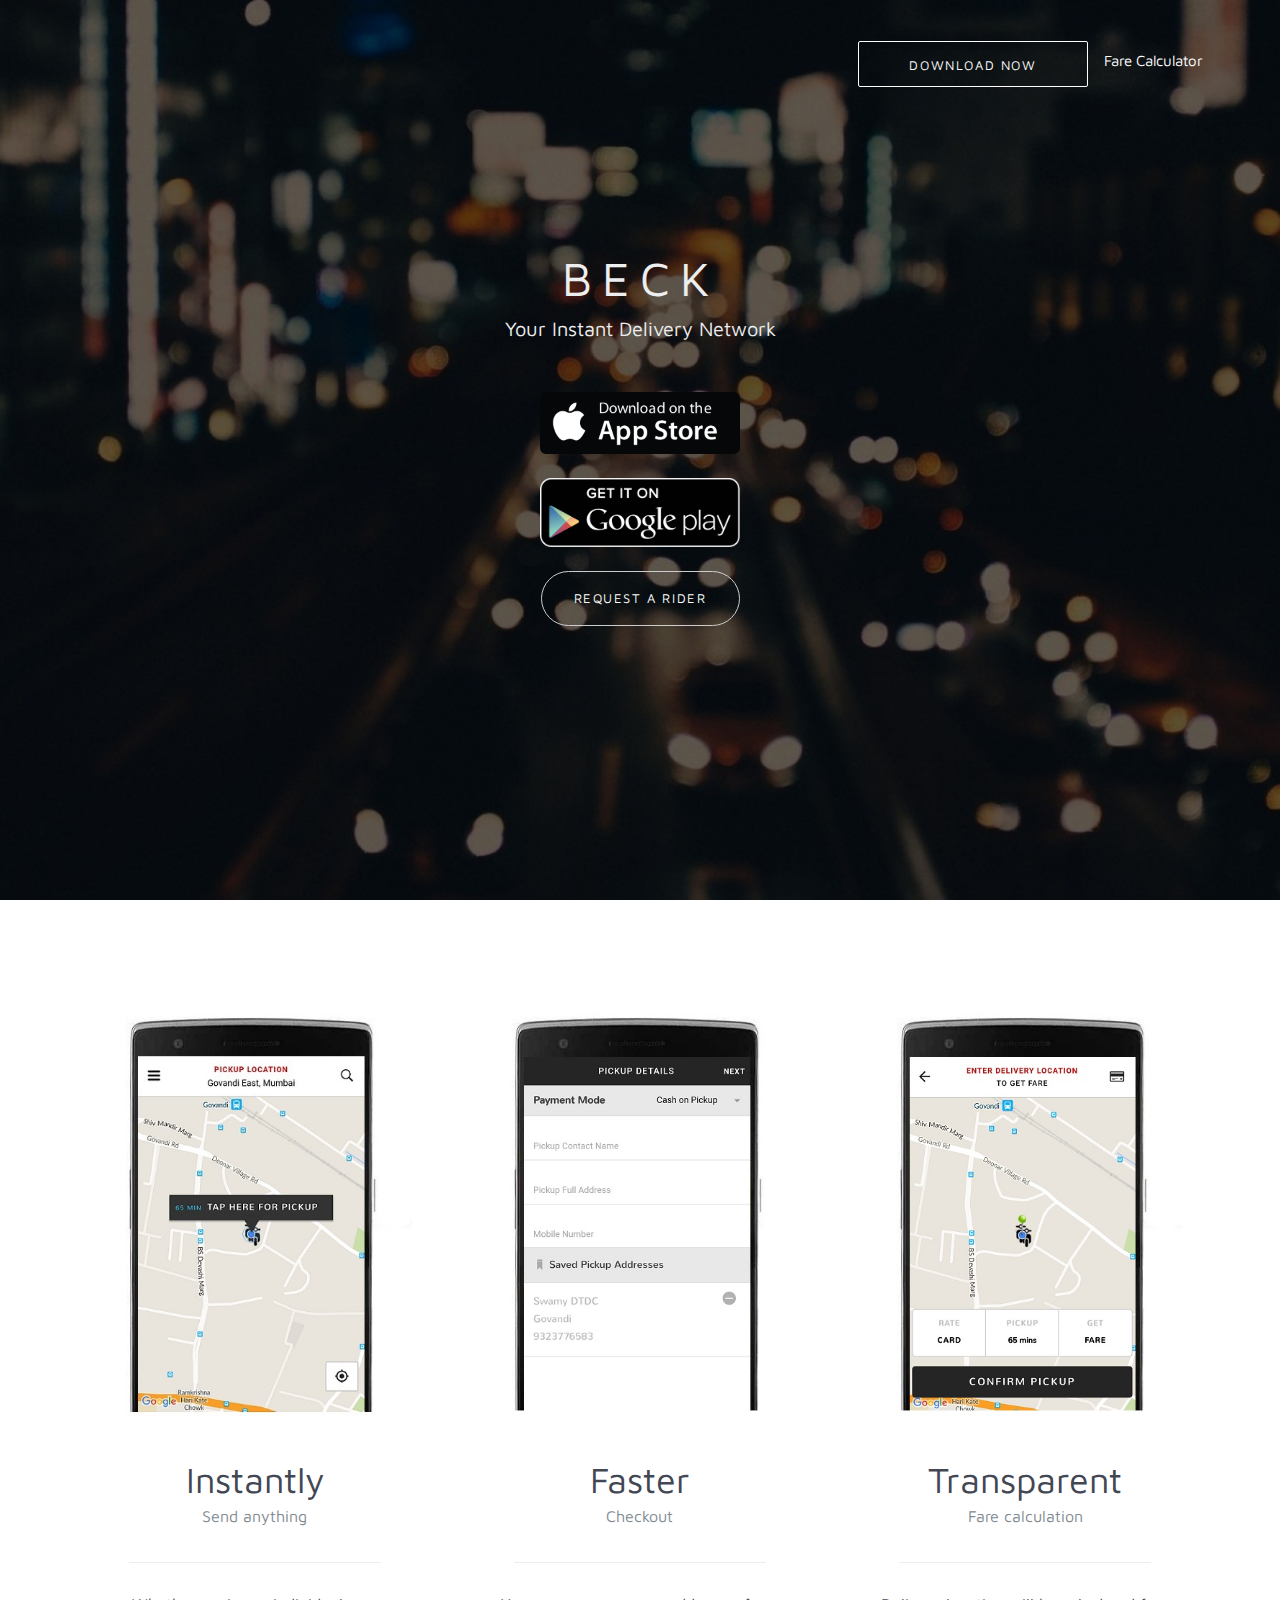
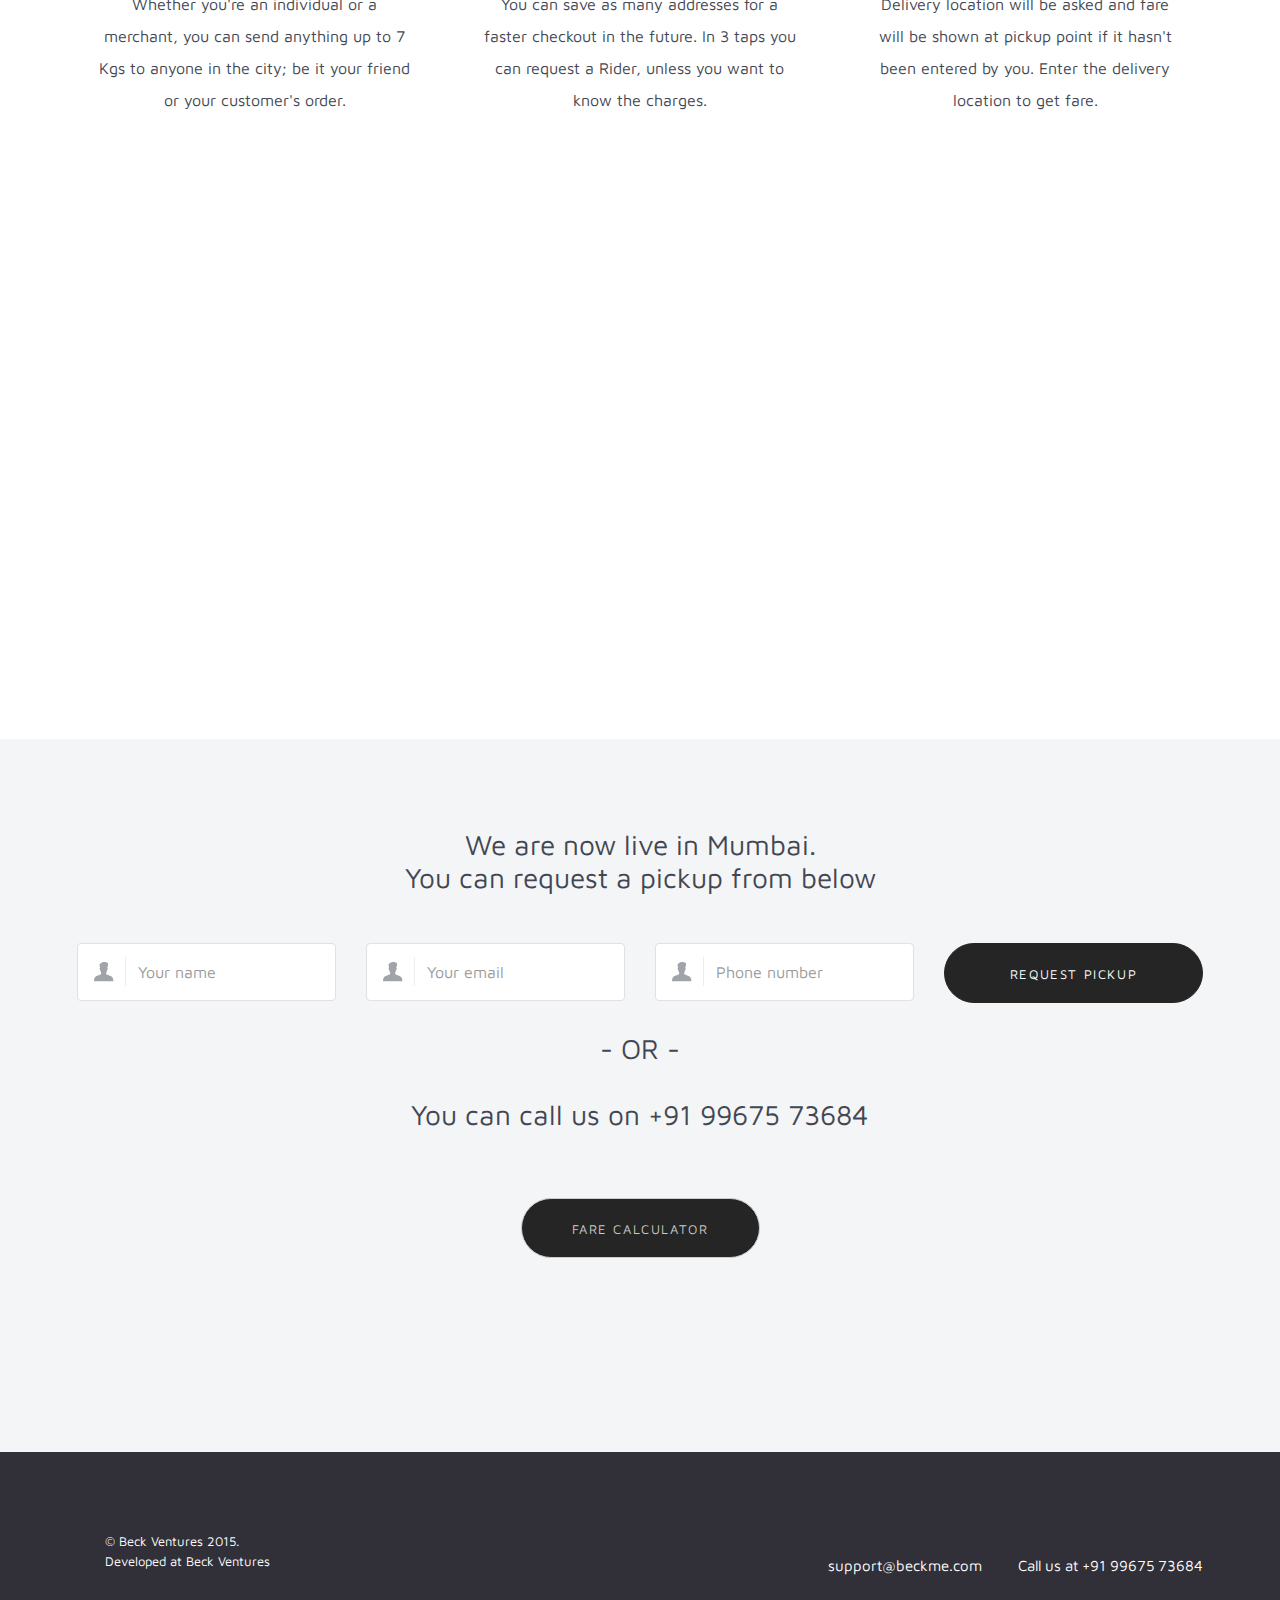
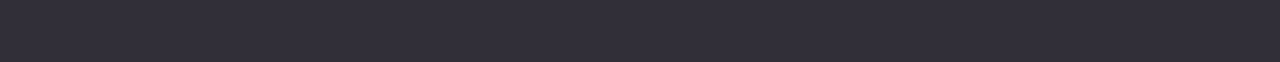
==== public/index.html @ 68cfd1de "changes in firebase json" ====
<!DOCTYPE html>
<html lang="en">
  <head>
    <meta charset="utf-8">
    <meta name="viewport" content="width=device-width, initial-scale=1">
    <meta http-equiv="x-ua-compatible" content="ie=edge">
    <title>BECK - Your Instant Delivery Network</title>
    <meta name="description" content="Deliver Instantly Anywhere in the city in minutes" />
    <meta name="keywords" content="instant delivery, courier, intra-city" />
    <meta name="author" content="Beck Ventures" />
   <link href='https://fonts.googleapis.com/css?family=Maven+Pro:400,500' rel='stylesheet' type='text/css'>
   <script async src="jquery.min.js"></script>
    <script type="text/javascript" async src="noty/js/noty/packaged/jquery.noty.packaged.min.js"></script>
   <script async src="Ply.min.js"></script>
    <meta name="theme-color" content="#252525">
    <link rel="stylesheet" href="css/animate.min.css">
    <link rel="stylesheet" href="css/landio.css">
    <link rel="stylesheet" href="ply.css">
	<script>
(function(i,s,o,g,r,a,m){i['GoogleAnalyticsObject']=r;i[r]=i[r]||function(){
(i[r].q=i[r].q||[]).push(arguments)},i[r].l=1*new Date();a=s.createElement(o),
m=s.getElementsByTagName(o)[0];a.async=1;a.src=g;m.parentNode.insertBefore(a,m)
})(window,document,'script','//www.google-analytics.com/analytics.js','ga');

ga('create', 'UA-71834469-1', 'auto');
ga('send', 'pageview');

$(document).ready(function(){
   getDevice();
});

function getDevice()
{
  var val=detectmob();
  if(val === true)
  {  
  document.getElementById("downnow").style.display="none";
}
}

function myFunction()
{
Ply.dialog("prompt", {
  title: "Enter your phone number",
  form: { number: "Mobile Number" }
})
 .done(function (ui) {
  console.log("just");
        
        var number=ui.data.number;
        var l=number.length;
        console.log( l+" "+number);
        if(l!=10)
        {
          //reload the function
        myFunction(); 
        }
        else if(isNaN(number))
        {
        //reload the function
        myFunction();
        }
        else 
        {
          $.ajax({
      url: 'https://www.beckme.in/getlink.php',
      data:
      {
        phoneNumber : number,
        message : 'Thanks for showing interest in BECK-Instant Delivery App. To download the app please go to the following url http://bit.ly/1PVJf0r'
      },
      error: function(error) {
       notsentSuccessfully();
        },
      success: function(data) {
       sentSuccessfully();
       },
      type: 'POST'
  }); 
        }
    });
   

}

function sentSuccessfully() {
    var n = noty({
    layout: 'top',
    color: '#ff0000',
    text: 'Message sent successfully',
    animation: {
        open: {height: 'toggle'}, // jQuery animate function property object
        close: {height: 'toggle'}, // jQuery animate function property object
        easing: 'swing', // easing
        speed: 500 // opening & closing animation speed
    }
});
}

function notsentSuccessfully() {
    var n = noty({
    layout: 'top',
    color: '#ff0000',
    text: 'There was an error.We were unable to send the message',
    modal: "true",
    animation: {
        open: {height: 'toggle'}, // jQuery animate function property object
        close: {height: 'toggle'}, // jQuery animate function property object
        easing: 'swing', // easing
        speed: 500 // opening & closing animation speed
    }
});
}

function detectmob() { 
 if( navigator.userAgent.match(/Android/i)
 || navigator.userAgent.match(/webOS/i)
 || navigator.userAgent.match(/iPhone/i)
 || navigator.userAgent.match(/iPad/i)
 || navigator.userAgent.match(/iPod/i)
 || navigator.userAgent.match(/BlackBerry/i)
 || navigator.userAgent.match(/Windows Phone/i)
 ){
    return true;
  }
 else {
    return false;
  }
}
	
</script>
  </head>

  <body style="font-family: 'Maven Pro', sans-serif;">
    <nav class="navbar navbar-dark bg-inverse bg-inverse-custom navbar-fixed-top">
      <div class="container">
        <a class="navbar-brand" href="#">
          <span class="sr-only">BECK</span>
        </a>
        <a class="navbar-toggler hidden-md-up pull-right" data-toggle="collapse" href="#collapsingNavbar" aria-expanded="false" aria-controls="collapsingNavbar">
        &#9776;
      </a>
        <a class="navbar-toggler navbar-toggler-custom hidden-md-up pull-right" data-toggle="collapse" href="#collapsingMobileUser" aria-expanded="false" aria-controls="collapsingMobileUser">
          <span class="icon-user"></span>
        </a>
        <div id="collapsingNavbar" class="collapse navbar-toggleable-custom" role="tabpanel" aria-labelledby="collapsingNavbar">
          <ul class="nav navbar-nav pull-right">

             <li class="nav-item nav-item-toggable">
              <a id="downnow" style="font-weight:normal;font-size:12 px; width:230px;height:40px;line-height:0px ;margin-top:-4px;border-radius:2px;border-style: solid;
    border-width: 1px; border-color: #fff;  color: white " class="btn btn-secondary-outline m-b-md" onclick="myFunction()" role="button" text-transform="none">download now</a>
            </li>
            
            <li class="nav-item nav-item-toggable">
              <a style="font-weight:normal" class="nav-link" href="http://beckotp.com/fare.html" target="_blank">Fare Calculator</a>
            </li>
            
          </ul>
        </div>
        
      </div>
    </nav>
    <header class="jumbotron bg-inverse text-center center-vertically" role="banner">
      <div class="container"> 
        <h1 class="display-3" style="font-weight:normal;font-size:48px;letter-spacing:10px">BECK</h1>
        <h2 class="m-b-lg" style="font-weight:normal;font-size:20px">Your Instant Delivery Network</h2>
        <a style="font-weight:normal;text-transform:none;border:none;padding:0px" class="btn btn-secondary-outline m-b-md" href="https://itunes.apple.com/us/app/beck-instant-delivery/id1063203934?ls=1&mt=8" target="_blank" role="button"><img src="appstore.png" width="200"></a><br>
        <a style="font-weight:normal;border:none;margin-top:0px;padding:0px" class="btn btn-secondary-outline m-b-md" href="https://play.google.com/store/apps/details?id=india.beckme.com&hl=en" target="_blank" role="button"><img src="googleplay.png" width="200"></a><br>

         <a style="font-weight:normal" class="btn btn-secondary-outline m-b-md" href="#reqst" role="button">Request a Rider</a>
       
      </div>
    </header>
	    
	    <section class="section-features text-center">
      <div class="container">
        <div class="row">
          <div class="col-md-4">
            <div class="card">
              <div class="card-block">
                <img src="img/screenshot-01.jpg" width="100%" alt="Team Member">
                <br>&nbsp;<br>
                <!--span class="icon-pen display-1"></span-->
                <h4 style="font-weight:normal" class="card-title" style="font-size:20px">Instantly</h4>
                <h6 class="card-subtitle text-muted">Send anything</h6>
                <p class="card-text">Whether you're an individual or a merchant, you can send anything up to 7 Kgs to anyone in the city; be it your friend or your customer's order.</p>
              </div>
            </div>
          </div>
          <div class="col-md-4">
            <div class="card">
              <div class="card-block">
                <img src="img/screenshot-02.jpg" width="100%" alt="Team Member">
                <br>&nbsp;<br>
                <!--span class="icon-thunderbolt display-1"></span-->
                <h4 style="font-weight:normal" class="card-title" style="font-size:20px">Faster</h4>
                <h6 class="card-subtitle text-muted">Checkout</h6>
                <p class="card-text">You can save as many addresses for a faster checkout in the future. In 3 taps you can request a Rider, unless you want to know the charges.</p>
                
              </div>
            </div>
          </div>
          <div class="col-md-4">
            <div class="card m-b-0">
              <div class="card-block">
                <img src="img/screenshot-03.jpg" width="100%" alt="Team Member">
                <br>&nbsp;<br>
                <!--span class="icon-heart display-1"></span-->
                <h4 style="font-weight:normal" class="card-title" style="font-size:20px">Transparent</h4>
                <h6 class="card-subtitle text-muted">Fare calculation</h6>
                <p class="card-text">Delivery location will be asked and fare will be shown at pickup point if it hasn't been entered by you. Enter the delivery location to get fare.</p>
              </div>
            </div>
          </div>
        </div>
      </div>
    </section>
	
	<section class="section-video bg-inverse text-center wp wp-4">
      <h3 class="sr-only">Video</h3>
      <video id="demo_video" class="video-js vjs-default-skin vjs-big-play-centered" controls poster="img/video-poster.jpg" data-setup='{}'>
        <source src="./movie.mp4" type='video/mp4'>
        
      </video>
    </section>   
	<section id="reqst" class="section-signup bg-faded">
      <div class="container">
        <h3 class="text-center m-b-lg">We are now live in Mumbai.<br>You can request a pickup from below</h3>
        <form>
          <div class="row">
            <div class="col-md-6 col-xl-3">
              <div class="form-group has-icon-left form-control-name">
                <label class="sr-only">Your name</label>
                <input type="text" class="form-control form-control-lg" id="inputName" placeholder="Your name">
              </div>
            </div>
            <div class="col-md-6 col-xl-3" >
              <div class="form-group has-icon-left form-control-name">
                <label class="sr-only">Your email</label>
                <input type="text" class="form-control form-control-lg" id="inputEmail" placeholder="Your email">
              </div>
            </div>
            <div class="col-md-6 col-xl-3">
               <div class="form-group has-icon-left form-control-name">
                <label class="sr-only">Phone number</label>
                <input type="text" class="form-control form-control-lg" id="inputPhone" placeholder="Phone number">
              </div>
            </div>
            <div class="col-md-6 col-xl-3">
              <div class="form-group">
                <button style="font-weight:normal" onclick="confirm()" type="submit" class="btn btn-primary btn-block">REQUEST PICKUP</button>
              </div>
            </div>
          </div>
         
        </form>
        <h3 class="text-center m-b-lg">- OR -<br>&nbsp;<br>You can call us on +91 99675 73684<br>&nbsp;<br>&nbsp;<br><a style="font-weight:normal;background:#252525" class="btn btn-secondary-outline m-b-md" href="http://beckotp.com/fare.html" target="_blank" role="button">Fare Calculator</a></h3><br>
        
      </div>
    </section>
    <footer class="section-footer bg-inverse" role="contentinfo">
      <div class="container">
        <div class="row">
          <div class="col-md-6 col-lg-5">
            <div class="media">
              <div class="media-left">
                
              </div>
              <small class="media-body media-bottom">
                &copy; Beck Ventures 2015. <br>
                Developed at Beck Ventures
                </small>
            </div>
          </div>
          <div class="col-md-6 col-lg-7">
            <ul class="list-inline m-b-0">
              <li><a style="font-weight:normal">support@beckme.com</a></li>
              <li><a style="font-weight:normal">Call us at +91 99675 73684</a></li>
            </ul>
          </div>
        </div>
      </div>
    </footer>
    <script src="https://ajax.googleapis.com/ajax/libs/jquery/2.1.4/jquery.min.js"></script>
    <script src="https://cdn.firebase.com/js/client/2.3.2/firebase.js"></script>
    <script src="js/landio.min.js"></script>
    <script src="js/app.js"></script>
  </body>
</html>
---- public/css/landio.css ----
/*--------------------------------------------------------------------------------

    Theme Name: Landio HTML
    Theme URI:  https://github.com/tatygrassini/landio-html
    Version:    1.0
    Author:     Taty Grassini @tatygrassini
    Author URI: http://tatygrassini.github.io/

-----------------------------------------------------------------------------------*/@import url("https://fonts.googleapis.com/css?family=Raleway:400,600,500,300,700|Lato:400,700");@font-face{font-family:'icomoon';src:url("fonts/icomoon.eot?-fnljg0");src:url("fonts/icomoon.eot?#iefix-fnljg0") format("embedded-opentype"),url("fonts/icomoon.ttf?-fnljg0") format("truetype"),url("fonts/icomoon.woff?-fnljg0") format("woff"),url("fonts/icomoon.svg?-fnljg0#icomoon") format("svg");font-weight:normal;font-style:normal}[class^="icon-"],[class*=" icon-"]{font-family:'icomoon';speak:none;font-style:normal;font-weight:normal;font-variant:normal;text-transform:none;line-height:1;-webkit-font-smoothing:antialiased;-moz-osx-font-smoothing:grayscale}.icon-volume-mute:before{content:"\e615"}.icon-volume-low:before{content:"\e616"}.icon-volume-high:before{content:"\e617"}.icon-volume-mid:before{content:"\e618"}.icon-arrow-right:before{content:"\e61a"}.icon-pause:before{content:"\e614"}.icon-edit:before{content:"\e613"}.icon-close:before{content:"\e612"}.icon-play:before{content:"\e611"}.icon-sketch:before{content:"\e600"}.icon-search:before{content:"\e601"}.icon-caret-down:before{content:"\e602"}.icon-caret-up:before{content:"\e603"}.icon-email:before{content:"\e604"}.icon-facebook:before{content:"\e605"}.icon-google:before{content:"\e606"}.icon-heart:before{content:"\e607"}.icon-linkedin:before{content:"\e608"}.icon-lock:before{content:"\e609"}.icon-logo:before{content:"\e60a"}.icon-pen:before{content:"\e60b"}.icon-tag:before{content:"\e60c"}.icon-thunderbolt:before{content:"\e60d"}.icon-time:before{content:"\e60e"}.icon-twitter:before{content:"\e60f"}.icon-user:before{content:"\e610"}.icon-spinner5:before{content:"\e619"}/* normalize.css v3.0.3 | MIT License | github.com/necolas/normalize.css */html{font-family:sans-serif;-ms-text-size-adjust:100%;-webkit-text-size-adjust:100%}body{margin:0}article,aside,details,figcaption,figure,footer,header,hgroup,main,menu,nav,section,summary{display:block}audio,canvas,progress,video{display:inline-block;vertical-align:baseline}audio:not([controls]){display:none;height:0}[hidden],template{display:none}a{background-color:transparent}a:active{outline:0}a:hover{outline:0}abbr[title]{border-bottom:1px dotted}b,strong{font-weight:bold}dfn{font-style:italic}h1{font-size:2em;margin:.67em 0}mark{background:#ff0;color:#000}small{font-size:80%}sub,sup{font-size:75%;line-height:0;position:relative;vertical-align:baseline}sup{top:-0.5em}sub{bottom:-0.25em}img{border:0}svg:not(:root){overflow:hidden}figure{margin:1em 40px}hr{box-sizing:content-box;height:0}pre{overflow:auto}code,kbd,pre,samp{font-family:monospace,monospace;font-size:1em}button,input,optgroup,select,textarea{color:inherit;font:inherit;margin:0}button{overflow:visible}button,select{text-transform:none}button,html input[type="button"],input[type="reset"],input[type="submit"]{-webkit-appearance:button;cursor:pointer}button[disabled],html input[disabled]{cursor:default}button::-moz-focus-inner,input::-moz-focus-inner{border:0;padding:0}input{line-height:normal}input[type="checkbox"],input[type="radio"]{box-sizing:border-box;padding:0}input[type="number"]::-webkit-inner-spin-button,input[type="number"]::-webkit-outer-spin-button{height:auto}input[type="search"]{-webkit-appearance:textfield;box-sizing:content-box}input[type="search"]::-webkit-search-cancel-button,input[type="search"]::-webkit-search-decoration{-webkit-appearance:none}fieldset{border:1px solid #c0c0c0;margin:0 2px;padding:.35em .625em .75em}legend{border:0;padding:0}textarea{overflow:auto}optgroup{font-weight:bold}table{border-collapse:collapse;border-spacing:0}td,th{padding:0}@media print{*,*:before,*:after{text-shadow:none!important;box-shadow:none!important}a,a:visited{text-decoration:underline}abbr[title]:after{content:" (" attr(title) ")"}pre,blockquote{border:1px solid #999;page-break-inside:avoid}thead{display:table-header-group}tr,img{page-break-inside:avoid}img{max-width:100%!important}p,h2,h3{orphans:3;widows:3}h2,h3{page-break-after:avoid}.navbar{display:none}.btn>.caret,.dropup>.btn>.caret{border-top-color:#000!important}.label{border:1px solid #000}.table{border-collapse:collapse!important}.table td,.table th{background-color:#fff!important}.table-bordered th,.table-bordered td{border:1px solid #ddd!important}}html{box-sizing:border-box}*,*:before,*:after{box-sizing:inherit}@-moz-viewport{width:device-width}@-ms-viewport{width:device-width}@-o-viewport{width:device-width}@-webkit-viewport{width:device-width}@viewport{width:device-width}html{font-size:16px;-webkit-tap-highlight-color:transparent}body{font-family:"Raleway",sans-serif;font-size:1rem;line-height:2;color:#424753;background-color:#fff}h1,h2,h3,h4,h5,h6{margin-top:0;margin-bottom:.5rem}p{margin-top:0;margin-bottom:1rem}abbr[title],abbr[data-original-title]{cursor:help;border-bottom:1px dotted #818a91}address{margin-bottom:1rem;font-style:normal;line-height:inherit}ol,ul,dl{margin-top:0;margin-bottom:1rem}ol ol,ul ul,ol ul,ul ol{margin-bottom:0}dt{font-weight:bold}dd{margin-bottom:.5rem;margin-left:0}blockquote{margin:0 0 1rem}a{color:#424753;text-decoration:none}a:focus,a:hover{color:#202328;text-decoration:none}a:focus{outline:thin dotted;outline:5px auto -webkit-focus-ring-color;outline-offset:-2px}pre{margin-top:0;margin-bottom:1rem}figure{margin:0 0 1rem}img{vertical-align:middle}[role="button"]{cursor:pointer}table{background-color:transparent}caption{padding-top:.75rem;padding-bottom:.75rem;color:#818a91;text-align:left;caption-side:bottom}th{text-align:left}label{display:inline-block;margin-bottom:.5rem}input,button,select,textarea{margin:0;line-height:inherit}textarea{resize:vertical}fieldset{min-width:0;padding:0;margin:0;border:0}legend{display:block;width:100%;padding:0;margin-bottom:.5rem;font-size:1.5rem;line-height:inherit}input[type="search"]{-webkit-appearance:none}output{display:inline-block}h1,h2,h3,h4,h5,h6,.h1,.h2,.h3,.h4,.h5,.h6{font-family:inherit;font-weight:500;line-height:1.175;color:inherit}h1,.h1,h2,.h2,h3,.h3{margin-bottom:.5rem}h4,.h4,h5,.h5,h6,.h6{margin-bottom:.5rem}h1,.h1{font-size:2.5rem}h2,.h2{font-size:1.625rem}h3,.h3{font-size:1.75rem}h4,.h4{font-size:1.5rem}h5,.h5{font-size:1.125rem}h6,.h6{font-size:.875rem}.lead{font-size:1rem;font-weight:300}.display-1{font-size:3.5rem;font-weight:300}.display-2{font-size:4.5rem;font-weight:300}.display-3{font-size:5rem;font-weight:500}.display-4{font-size:6rem;font-weight:300}hr{margin-top:1rem;margin-bottom:1rem;border:0;border-top:.0625rem solid rgba(0,0,0,0.1)}small,.small{font-size:80%;font-weight:normal}mark,.mark{padding:.2em;background-color:#fcf8e3}.list-unstyled{padding-left:0;list-style:none}.list-inline{padding-left:0;margin-left:-5px;list-style:none}.list-inline>li{display:inline-block;padding-right:5px;padding-left:5px}.dl-horizontal{margin-right:-1.875rem;margin-left:-1.875rem}.dl-horizontal:before,.dl-horizontal:after{content:" ";display:table}.dl-horizontal:after{clear:both}.initialism{font-size:90%;text-transform:uppercase}.blockquote{padding:.5rem 1rem;margin-bottom:1rem;font-size:1.25rem;border-left:.25rem solid #eceeef}.blockquote p:last-child,.blockquote ul:last-child,.blockquote ol:last-child{margin-bottom:0}.blockquote footer{display:block;font-size:80%;line-height:2;color:#818a91}.blockquote footer:before{content:"\2014 \00A0"}.blockquote-reverse{padding-right:1rem;padding-left:0;text-align:right;border-right:.25rem solid #eceeef;border-left:0}.blockquote-reverse footer:before{content:""}.blockquote-reverse footer:after{content:"\00A0 \2014"}.figure{display:inline-block}.figure>img{line-height:1;margin-bottom:.5rem}.figure-caption{font-size:90%;color:#818a91}.img-responsive,.figure>img,.carousel-inner>.carousel-item>img,.carousel-inner>.carousel-item>a>img{display:block;max-width:100%;height:auto}.img-rounded{border-radius:.3rem}.img-thumbnail{padding:.25rem;line-height:2;background-color:#fff;border:1px solid #ddd;border-radius:.25rem;-webkit-transition:all .2s ease-in-out;transition:all .2s ease-in-out;display:inline-block;max-width:100%;height:auto}.img-circle{border-radius:50%}.container{margin-right:auto;margin-left:auto;padding-left:.9375rem;padding-right:.9375rem}.container:before,.container:after{content:" ";display:table}.container:after{clear:both}@media(min-width:34em){.container{max-width:34rem}}@media(min-width:48em){.container{max-width:45rem}}@media(min-width:62em){.container{max-width:60rem}}@media(min-width:75em){.container{max-width:72.25rem}}.container-fluid{margin-right:auto;margin-left:auto;padding-left:.9375rem;padding-right:.9375rem}.container-fluid:before,.container-fluid:after{content:" ";display:table}.container-fluid:after{clear:both}.row{margin-left:-0.9375rem;margin-right:-0.9375rem}.row:before,.row:after{content:" ";display:table}.row:after{clear:both}.col-xs-1,.col-xs-2,.col-xs-3,.col-xs-4,.col-xs-5,.col-xs-6,.col-xs-7,.col-xs-8,.col-xs-9,.col-xs-10,.col-xs-11,.col-xs-12,.col-sm-1,.col-sm-2,.col-sm-3,.col-sm-4,.col-sm-5,.col-sm-6,.col-sm-7,.col-sm-8,.col-sm-9,.col-sm-10,.col-sm-11,.col-sm-12,.col-md-1,.col-md-2,.col-md-3,.col-md-4,.col-md-5,.col-md-6,.col-md-7,.col-md-8,.col-md-9,.col-md-10,.col-md-11,.col-md-12,.col-lg-1,.col-lg-2,.col-lg-3,.col-lg-4,.col-lg-5,.col-lg-6,.col-lg-7,.col-lg-8,.col-lg-9,.col-lg-10,.col-lg-11,.col-lg-12,.col-xl-1,.col-xl-2,.col-xl-3,.col-xl-4,.col-xl-5,.col-xl-6,.col-xl-7,.col-xl-8,.col-xl-9,.col-xl-10,.col-xl-11,.col-xl-12{position:relative;min-height:1px;padding-left:.9375rem;padding-right:.9375rem}.col-xs-1,.col-xs-2,.col-xs-3,.col-xs-4,.col-xs-5,.col-xs-6,.col-xs-7,.col-xs-8,.col-xs-9,.col-xs-10,.col-xs-11,.col-xs-12{float:left}.col-xs-1{width:8.3333333333%}.col-xs-2{width:16.6666666667%}.col-xs-3{width:25%}.col-xs-4{width:33.3333333333%}.col-xs-5{width:41.6666666667%}.col-xs-6{width:50%}.col-xs-7{width:58.3333333333%}.col-xs-8{width:66.6666666667%}.col-xs-9{width:75%}.col-xs-10{width:83.3333333333%}.col-xs-11{width:91.6666666667%}.col-xs-12{width:100%}.col-xs-pull-0{right:auto}.col-xs-pull-1{right:8.3333333333%}.col-xs-pull-2{right:16.6666666667%}.col-xs-pull-3{right:25%}.col-xs-pull-4{right:33.3333333333%}.col-xs-pull-5{right:41.6666666667%}.col-xs-pull-6{right:50%}.col-xs-pull-7{right:58.3333333333%}.col-xs-pull-8{right:66.6666666667%}.col-xs-pull-9{right:75%}.col-xs-pull-10{right:83.3333333333%}.col-xs-pull-11{right:91.6666666667%}.col-xs-pull-12{right:100%}.col-xs-push-0{left:auto}.col-xs-push-1{left:8.3333333333%}.col-xs-push-2{left:16.6666666667%}.col-xs-push-3{left:25%}.col-xs-push-4{left:33.3333333333%}.col-xs-push-5{left:41.6666666667%}.col-xs-push-6{left:50%}.col-xs-push-7{left:58.3333333333%}.col-xs-push-8{left:66.6666666667%}.col-xs-push-9{left:75%}.col-xs-push-10{left:83.3333333333%}.col-xs-push-11{left:91.6666666667%}.col-xs-push-12{left:100%}.col-xs-offset-0{margin-left:0}.col-xs-offset-1{margin-left:8.3333333333%}.col-xs-offset-2{margin-left:16.6666666667%}.col-xs-offset-3{margin-left:25%}.col-xs-offset-4{margin-left:33.3333333333%}.col-xs-offset-5{margin-left:41.6666666667%}.col-xs-offset-6{margin-left:50%}.col-xs-offset-7{margin-left:58.3333333333%}.col-xs-offset-8{margin-left:66.6666666667%}.col-xs-offset-9{margin-left:75%}.col-xs-offset-10{margin-left:83.3333333333%}.col-xs-offset-11{margin-left:91.6666666667%}.col-xs-offset-12{margin-left:100%}@media(min-width:34em){.col-sm-1,.col-sm-2,.col-sm-3,.col-sm-4,.col-sm-5,.col-sm-6,.col-sm-7,.col-sm-8,.col-sm-9,.col-sm-10,.col-sm-11,.col-sm-12{float:left}.col-sm-1{width:8.3333333333%}.col-sm-2{width:16.6666666667%}.col-sm-3{width:25%}.col-sm-4{width:33.3333333333%}.col-sm-5{width:41.6666666667%}.col-sm-6{width:50%}.col-sm-7{width:58.3333333333%}.col-sm-8{width:66.6666666667%}.col-sm-9{width:75%}.col-sm-10{width:83.3333333333%}.col-sm-11{width:91.6666666667%}.col-sm-12{width:100%}.col-sm-pull-0{right:auto}.col-sm-pull-1{right:8.3333333333%}.col-sm-pull-2{right:16.6666666667%}.col-sm-pull-3{right:25%}.col-sm-pull-4{right:33.3333333333%}.col-sm-pull-5{right:41.6666666667%}.col-sm-pull-6{right:50%}.col-sm-pull-7{right:58.3333333333%}.col-sm-pull-8{right:66.6666666667%}.col-sm-pull-9{right:75%}.col-sm-pull-10{right:83.3333333333%}.col-sm-pull-11{right:91.6666666667%}.col-sm-pull-12{right:100%}.col-sm-push-0{left:auto}.col-sm-push-1{left:8.3333333333%}.col-sm-push-2{left:16.6666666667%}.col-sm-push-3{left:25%}.col-sm-push-4{left:33.3333333333%}.col-sm-push-5{left:41.6666666667%}.col-sm-push-6{left:50%}.col-sm-push-7{left:58.3333333333%}.col-sm-push-8{left:66.6666666667%}.col-sm-push-9{left:75%}.col-sm-push-10{left:83.3333333333%}.col-sm-push-11{left:91.6666666667%}.col-sm-push-12{left:100%}.col-sm-offset-0{margin-left:0}.col-sm-offset-1{margin-left:8.3333333333%}.col-sm-offset-2{margin-left:16.6666666667%}.col-sm-offset-3{margin-left:25%}.col-sm-offset-4{margin-left:33.3333333333%}.col-sm-offset-5{margin-left:41.6666666667%}.col-sm-offset-6{margin-left:50%}.col-sm-offset-7{margin-left:58.3333333333%}.col-sm-offset-8{margin-left:66.6666666667%}.col-sm-offset-9{margin-left:75%}.col-sm-offset-10{margin-left:83.3333333333%}.col-sm-offset-11{margin-left:91.6666666667%}.col-sm-offset-12{margin-left:100%}}@media(min-width:48em){.col-md-1,.col-md-2,.col-md-3,.col-md-4,.col-md-5,.col-md-6,.col-md-7,.col-md-8,.col-md-9,.col-md-10,.col-md-11,.col-md-12{float:left}.col-md-1{width:8.3333333333%}.col-md-2{width:16.6666666667%}.col-md-3{width:25%}.col-md-4{width:33.3333333333%}.col-md-5{width:41.6666666667%}.col-md-6{width:50%}.col-md-7{width:58.3333333333%}.col-md-8{width:66.6666666667%}.col-md-9{width:75%}.col-md-10{width:83.3333333333%}.col-md-11{width:91.6666666667%}.col-md-12{width:100%}.col-md-pull-0{right:auto}.col-md-pull-1{right:8.3333333333%}.col-md-pull-2{right:16.6666666667%}.col-md-pull-3{right:25%}.col-md-pull-4{right:33.3333333333%}.col-md-pull-5{right:41.6666666667%}.col-md-pull-6{right:50%}.col-md-pull-7{right:58.3333333333%}.col-md-pull-8{right:66.6666666667%}.col-md-pull-9{right:75%}.col-md-pull-10{right:83.3333333333%}.col-md-pull-11{right:91.6666666667%}.col-md-pull-12{right:100%}.col-md-push-0{left:auto}.col-md-push-1{left:8.3333333333%}.col-md-push-2{left:16.6666666667%}.col-md-push-3{left:25%}.col-md-push-4{left:33.3333333333%}.col-md-push-5{left:41.6666666667%}.col-md-push-6{left:50%}.col-md-push-7{left:58.3333333333%}.col-md-push-8{left:66.6666666667%}.col-md-push-9{left:75%}.col-md-push-10{left:83.3333333333%}.col-md-push-11{left:91.6666666667%}.col-md-push-12{left:100%}.col-md-offset-0{margin-left:0}.col-md-offset-1{margin-left:8.3333333333%}.col-md-offset-2{margin-left:16.6666666667%}.col-md-offset-3{margin-left:25%}.col-md-offset-4{margin-left:33.3333333333%}.col-md-offset-5{margin-left:41.6666666667%}.col-md-offset-6{margin-left:50%}.col-md-offset-7{margin-left:58.3333333333%}.col-md-offset-8{margin-left:66.6666666667%}.col-md-offset-9{margin-left:75%}.col-md-offset-10{margin-left:83.3333333333%}.col-md-offset-11{margin-left:91.6666666667%}.col-md-offset-12{margin-left:100%}}@media(min-width:62em){.col-lg-1,.col-lg-2,.col-lg-3,.col-lg-4,.col-lg-5,.col-lg-6,.col-lg-7,.col-lg-8,.col-lg-9,.col-lg-10,.col-lg-11,.col-lg-12{float:left}.col-lg-1{width:8.3333333333%}.col-lg-2{width:16.6666666667%}.col-lg-3{width:25%}.col-lg-4{width:33.3333333333%}.col-lg-5{width:41.6666666667%}.col-lg-6{width:50%}.col-lg-7{width:58.3333333333%}.col-lg-8{width:66.6666666667%}.col-lg-9{width:75%}.col-lg-10{width:83.3333333333%}.col-lg-11{width:91.6666666667%}.col-lg-12{width:100%}.col-lg-pull-0{right:auto}.col-lg-pull-1{right:8.3333333333%}.col-lg-pull-2{right:16.6666666667%}.col-lg-pull-3{right:25%}.col-lg-pull-4{right:33.3333333333%}.col-lg-pull-5{right:41.6666666667%}.col-lg-pull-6{right:50%}.col-lg-pull-7{right:58.3333333333%}.col-lg-pull-8{right:66.6666666667%}.col-lg-pull-9{right:75%}.col-lg-pull-10{right:83.3333333333%}.col-lg-pull-11{right:91.6666666667%}.col-lg-pull-12{right:100%}.col-lg-push-0{left:auto}.col-lg-push-1{left:8.3333333333%}.col-lg-push-2{left:16.6666666667%}.col-lg-push-3{left:25%}.col-lg-push-4{left:33.3333333333%}.col-lg-push-5{left:41.6666666667%}.col-lg-push-6{left:50%}.col-lg-push-7{left:58.3333333333%}.col-lg-push-8{left:66.6666666667%}.col-lg-push-9{left:75%}.col-lg-push-10{left:83.3333333333%}.col-lg-push-11{left:91.6666666667%}.col-lg-push-12{left:100%}.col-lg-offset-0{margin-left:0}.col-lg-offset-1{margin-left:8.3333333333%}.col-lg-offset-2{margin-left:16.6666666667%}.col-lg-offset-3{margin-left:25%}.col-lg-offset-4{margin-left:33.3333333333%}.col-lg-offset-5{margin-left:41.6666666667%}.col-lg-offset-6{margin-left:50%}.col-lg-offset-7{margin-left:58.3333333333%}.col-lg-offset-8{margin-left:66.6666666667%}.col-lg-offset-9{margin-left:75%}.col-lg-offset-10{margin-left:83.3333333333%}.col-lg-offset-11{margin-left:91.6666666667%}.col-lg-offset-12{margin-left:100%}}@media(min-width:75em){.col-xl-1,.col-xl-2,.col-xl-3,.col-xl-4,.col-xl-5,.col-xl-6,.col-xl-7,.col-xl-8,.col-xl-9,.col-xl-10,.col-xl-11,.col-xl-12{float:left}.col-xl-1{width:8.3333333333%}.col-xl-2{width:16.6666666667%}.col-xl-3{width:25%}.col-xl-4{width:33.3333333333%}.col-xl-5{width:41.6666666667%}.col-xl-6{width:50%}.col-xl-7{width:58.3333333333%}.col-xl-8{width:66.6666666667%}.col-xl-9{width:75%}.col-xl-10{width:83.3333333333%}.col-xl-11{width:91.6666666667%}.col-xl-12{width:100%}.col-xl-pull-0{right:auto}.col-xl-pull-1{right:8.3333333333%}.col-xl-pull-2{right:16.6666666667%}.col-xl-pull-3{right:25%}.col-xl-pull-4{right:33.3333333333%}.col-xl-pull-5{right:41.6666666667%}.col-xl-pull-6{right:50%}.col-xl-pull-7{right:58.3333333333%}.col-xl-pull-8{right:66.6666666667%}.col-xl-pull-9{right:75%}.col-xl-pull-10{right:83.3333333333%}.col-xl-pull-11{right:91.6666666667%}.col-xl-pull-12{right:100%}.col-xl-push-0{left:auto}.col-xl-push-1{left:8.3333333333%}.col-xl-push-2{left:16.6666666667%}.col-xl-push-3{left:25%}.col-xl-push-4{left:33.3333333333%}.col-xl-push-5{left:41.6666666667%}.col-xl-push-6{left:50%}.col-xl-push-7{left:58.3333333333%}.col-xl-push-8{left:66.6666666667%}.col-xl-push-9{left:75%}.col-xl-push-10{left:83.3333333333%}.col-xl-push-11{left:91.6666666667%}.col-xl-push-12{left:100%}.col-xl-offset-0{margin-left:0}.col-xl-offset-1{margin-left:8.3333333333%}.col-xl-offset-2{margin-left:16.6666666667%}.col-xl-offset-3{margin-left:25%}.col-xl-offset-4{margin-left:33.3333333333%}.col-xl-offset-5{margin-left:41.6666666667%}.col-xl-offset-6{margin-left:50%}.col-xl-offset-7{margin-left:58.3333333333%}.col-xl-offset-8{margin-left:66.6666666667%}.col-xl-offset-9{margin-left:75%}.col-xl-offset-10{margin-left:83.3333333333%}.col-xl-offset-11{margin-left:91.6666666667%}.col-xl-offset-12{margin-left:100%}}.form-control{display:block;width:100%;padding:.375rem .75rem;font-size:1rem;line-height:2;color:#424753;background-color:#fff;background-image:none;border:.0625rem solid #e0e0e5;border-radius:.25rem;-webkit-transition:border-color ease-in-out .15s,box-shadow ease-in-out .15s;transition:border-color ease-in-out .15s,box-shadow ease-in-out .15s}.form-control::-ms-expand{background-color:transparent;border:0}.form-control:focus{border-color:#252525;outline:none}.form-control::-webkit-input-placeholder{color:#999;opacity:1}.form-control::-moz-placeholder{color:#999;opacity:1}.form-control:-ms-input-placeholder{color:#999;opacity:1}.form-control::placeholder{color:#999;opacity:1}.form-control:disabled,.form-control[readonly],fieldset[disabled] .form-control{background-color:#eceeef;opacity:1}.form-control[disabled],fieldset[disabled] .form-control{cursor:not-allowed}.form-control-file,.form-control-range{display:block}.form-control-label{padding:.4375rem .75rem;margin-bottom:0}@media screen and (-webkit-min-device-pixel-ratio:0){input[type="date"].form-control,input[type="time"].form-control,input[type="datetime-local"].form-control,input[type="month"].form-control{line-height:2.875rem}input[type="date"].input-sm,.input-group-sm input[type="date"].form-control,input[type="time"].input-sm,.input-group-sm input[type="time"].form-control,input[type="datetime-local"].input-sm,.input-group-sm input[type="datetime-local"].form-control,input[type="month"].input-sm,.input-group-sm input[type="month"].form-control{line-height:1.95rem}input[type="date"].input-lg,.input-group-lg input[type="date"].form-control,input[type="time"].input-lg,.input-group-lg input[type="time"].form-control,input[type="datetime-local"].input-lg,.input-group-lg input[type="datetime-local"].form-control,input[type="month"].input-lg,.input-group-lg input[type="month"].form-control{line-height:4.125rem}}.form-control-static{min-height:2.875rem;padding-top:.4375rem;padding-bottom:.4375rem;margin-bottom:0}.form-control-static.form-control-sm,.form-control-static.form-control-lg{padding-right:0;padding-left:0}.form-control-sm{padding:.275rem .75rem;font-size:.85rem;line-height:1.5;border-radius:.25rem}.form-control-lg{padding:.75rem 1.25rem;font-size:1.25rem;line-height:2;border-radius:.25rem}.form-group{margin-bottom:15px}.radio,.checkbox{position:relative;display:block;margin-bottom:.75rem}.radio label,.checkbox label{padding-left:1.25rem;margin-bottom:0;font-weight:normal;cursor:pointer}.radio label input:only-child,.checkbox label input:only-child{position:static}.radio input[type="radio"],.radio-inline input[type="radio"],.checkbox input[type="checkbox"],.checkbox-inline input[type="checkbox"]{position:absolute;margin-top:.25rem;margin-left:-1.25rem}.radio+.radio,.checkbox+.checkbox{margin-top:-.25rem}.radio-inline,.checkbox-inline{position:relative;display:inline-block;padding-left:1.25rem;margin-bottom:0;font-weight:normal;vertical-align:middle;cursor:pointer}.radio-inline+.radio-inline,.checkbox-inline+.checkbox-inline{margin-top:0;margin-left:.75rem}input[type="radio"]:disabled,input[type="radio"].disabled,fieldset[disabled] input[type="radio"],input[type="checkbox"]:disabled,input[type="checkbox"].disabled,fieldset[disabled] input[type="checkbox"]{cursor:not-allowed}.radio-inline.disabled,fieldset[disabled] .radio-inline,.checkbox-inline.disabled,fieldset[disabled] .checkbox-inline{cursor:not-allowed}.radio.disabled label,fieldset[disabled] .radio label,.checkbox.disabled label,fieldset[disabled] .checkbox label{cursor:not-allowed}.form-control-success,.form-control-warning,.form-control-error{padding-right:2.25rem;background-position:center right .71875rem;background-size:1.86875rem 1.86875rem;background-repeat:no-repeat}.has-success .help-block,.has-success .control-label,.has-success .radio,.has-success .checkbox,.has-success .radio-inline,.has-success .checkbox-inline,.has-success.radio label,.has-success.checkbox label,.has-success.radio-inline label,.has-success.checkbox-inline label{color:#5cb85c}.has-success .form-control{border-color:#5cb85c}.has-success .input-group-addon{color:#5cb85c;border-color:#5cb85c;background-color:#eaf6ea}.has-success .form-control-feedback{color:#5cb85c}.has-success .form-control-success{background-image:url("[data-uri]")}.has-warning .help-block,.has-warning .control-label,.has-warning .radio,.has-warning .checkbox,.has-warning .radio-inline,.has-warning .checkbox-inline,.has-warning.radio label,.has-warning.checkbox label,.has-warning.radio-inline label,.has-warning.checkbox-inline label{color:#f0ad4e}.has-warning .form-control{border-color:#f0ad4e}.has-warning .input-group-addon{color:#f0ad4e;border-color:#f0ad4e;background-color:white}.has-warning .form-control-feedback{color:#f0ad4e}.has-warning .form-control-warning{background-image:url("[data-uri]")}.has-error .help-block,.has-error .control-label,.has-error .radio,.has-error .checkbox,.has-error .radio-inline,.has-error .checkbox-inline,.has-error.radio label,.has-error.checkbox label,.has-error.radio-inline label,.has-error.checkbox-inline label{color:#d9534f}.has-error .form-control{border-color:#d9534f}.has-error .input-group-addon{color:#d9534f;border-color:#d9534f;background-color:#fdf7f7}.has-error .form-control-feedback{color:#d9534f}.has-error .form-control-error{background-image:url("[data-uri]")}@media(min-width:34em){.form-inline .form-group{display:inline-block;margin-bottom:0;vertical-align:middle}.form-inline .form-control{display:inline-block;width:auto;vertical-align:middle}.form-inline .form-control-static{display:inline-block}.form-inline .input-group{display:inline-table;vertical-align:middle}.form-inline .input-group .input-group-addon,.form-inline .input-group .input-group-btn,.form-inline .input-group .form-control{width:auto}.form-inline .input-group>.form-control{width:100%}.form-inline .control-label{margin-bottom:0;vertical-align:middle}.form-inline .radio,.form-inline .checkbox{display:inline-block;margin-top:0;margin-bottom:0;vertical-align:middle}.form-inline .radio label,.form-inline .checkbox label{padding-left:0}.form-inline .radio input[type="radio"],.form-inline .checkbox input[type="checkbox"]{position:relative;margin-left:0}.form-inline .has-feedback .form-control-feedback{top:0}}.btn{display:inline-block;font-weight:600;text-align:center;white-space:nowrap;vertical-align:middle;-ms-touch-action:manipulation;touch-action:manipulation;cursor:pointer;-webkit-user-select:none;-moz-user-select:none;-ms-user-select:none;user-select:none;border:.0625rem solid transparent;padding:1.4rem 4.375rem;font-size:1rem;line-height:2;border-radius:2rem;-webkit-transition:all .2s ease-in-out;transition:all .2s ease-in-out}.btn:focus,.btn.focus,.btn:active:focus,.btn:active.focus,.btn.active:focus,.btn.active.focus{outline:thin dotted;outline:5px auto -webkit-focus-ring-color;outline-offset:-2px}.btn:focus,.btn:hover{text-decoration:none}.btn.focus{text-decoration:none}.btn:active,.btn.active{background-image:none;outline:0}.btn.disabled,.btn:disabled,fieldset[disabled] .btn{cursor:not-allowed;opacity:.65}a.btn.disaabled,fieldset[disabled] a.btn{pointer-events:none}.btn-primary{color:#fff;background-color:#252525;border-color:#252525}.btn-primary:focus,.btn-primary.focus,.btn-primary:active,.btn-primary.active,.open>.btn-primary.dropdown-toggle{color:#fff;background-color:#554496;border-color:#51418f}.btn-primary:hover{color:#fff;background-color:#554496;border-color:#51418f}.btn-primary:active,.btn-primary.active,.open>.btn-primary.dropdown-toggle{background-image:none}.btn-primary.disabled:focus,.btn-primary.disabled.focus,.btn-primary:disabled:focus,.btn-primary:disabled.focus,fieldset[disabled] .btn-primary:focus,fieldset[disabled] .btn-primary.focus{background-color:#252525;border-color:#252525}.btn-primary.disabled:hover,.btn-primary:disabled:hover,fieldset[disabled] .btn-primary:hover{background-color:#252525;border-color:#252525}.btn-secondary{color:#312f38;background-color:#fff;border-color:#ccc}.btn-secondary:focus,.btn-secondary.focus,.btn-secondary:active,.btn-secondary.active,.open>.btn-secondary.dropdown-toggle{color:#312f38;background-color:#e6e6e6;border-color:#adadad}.btn-secondary:hover{color:#312f38;background-color:#e6e6e6;border-color:#adadad}.btn-secondary:active,.btn-secondary.active,.open>.btn-secondary.dropdown-toggle{background-image:none}.btn-secondary.disabled:focus,.btn-secondary.disabled.focus,.btn-secondary:disabled:focus,.btn-secondary:disabled.focus,fieldset[disabled] .btn-secondary:focus,fieldset[disabled] .btn-secondary.focus{background-color:#fff;border-color:#ccc}.btn-secondary.disabled:hover,.btn-secondary:disabled:hover,fieldset[disabled] .btn-secondary:hover{background-color:#fff;border-color:#ccc}.btn-info{color:#fff;background-color:#2b8be3;border-color:#2b8be3}.btn-info:focus,.btn-info.focus,.btn-info:active,.btn-info.active,.open>.btn-info.dropdown-toggle{color:#fff;background-color:#1a71c1;border-color:#186cb8}.btn-info:hover{color:#fff;background-color:#1a71c1;border-color:#186cb8}.btn-info:active,.btn-info.active,.open>.btn-info.dropdown-toggle{background-image:none}.btn-info.disabled:focus,.btn-info.disabled.focus,.btn-info:disabled:focus,.btn-info:disabled.focus,fieldset[disabled] .btn-info:focus,fieldset[disabled] .btn-info.focus{background-color:#2b8be3;border-color:#2b8be3}.btn-info.disabled:hover,.btn-info:disabled:hover,fieldset[disabled] .btn-info:hover{background-color:#2b8be3;border-color:#2b8be3}.btn-success{color:#fff;background-color:#5cb85c;border-color:#5cb85c}.btn-success:focus,.btn-success.focus,.btn-success:active,.btn-success.active,.open>.btn-success.dropdown-toggle{color:#fff;background-color:#449d44;border-color:#419641}.btn-success:hover{color:#fff;background-color:#449d44;border-color:#419641}.btn-success:active,.btn-success.active,.open>.btn-success.dropdown-toggle{background-image:none}.btn-success.disabled:focus,.btn-success.disabled.focus,.btn-success:disabled:focus,.btn-success:disabled.focus,fieldset[disabled] .btn-success:focus,fieldset[disabled] .btn-success.focus{background-color:#5cb85c;border-color:#5cb85c}.btn-success.disabled:hover,.btn-success:disabled:hover,fieldset[disabled] .btn-success:hover{background-color:#5cb85c;border-color:#5cb85c}.btn-warning{color:#fff;background-color:#f0ad4e;border-color:#f0ad4e}.btn-warning:focus,.btn-warning.focus,.btn-warning:active,.btn-warning.active,.open>.btn-warning.dropdown-toggle{color:#fff;background-color:#ec971f;border-color:#eb9316}.btn-warning:hover{color:#fff;background-color:#ec971f;border-color:#eb9316}.btn-warning:active,.btn-warning.active,.open>.btn-warning.dropdown-toggle{background-image:none}.btn-warning.disabled:focus,.btn-warning.disabled.focus,.btn-warning:disabled:focus,.btn-warning:disabled.focus,fieldset[disabled] .btn-warning:focus,fieldset[disabled] .btn-warning.focus{background-color:#f0ad4e;border-color:#f0ad4e}.btn-warning.disabled:hover,.btn-warning:disabled:hover,fieldset[disabled] .btn-warning:hover{background-color:#f0ad4e;border-color:#f0ad4e}.btn-danger{color:#fff;background-color:#d9534f;border-color:#d9534f}.btn-danger:focus,.btn-danger.focus,.btn-danger:active,.btn-danger.active,.open>.btn-danger.dropdown-toggle{color:#fff;background-color:#c9302c;border-color:#c12e2a}.btn-danger:hover{color:#fff;background-color:#c9302c;border-color:#c12e2a}.btn-danger:active,.btn-danger.active,.open>.btn-danger.dropdown-toggle{background-image:none}.btn-danger.disabled:focus,.btn-danger.disabled.focus,.btn-danger:disabled:focus,.btn-danger:disabled.focus,fieldset[disabled] .btn-danger:focus,fieldset[disabled] .btn-danger.focus{background-color:#d9534f;border-color:#d9534f}.btn-danger.disabled:hover,.btn-danger:disabled:hover,fieldset[disabled] .btn-danger:hover{background-color:#d9534f;border-color:#d9534f}.btn-primary-outline{color:#252525;background-image:none;background-color:transparent;border-color:#252525}.btn-primary-outline:focus,.btn-primary-outline.focus,.btn-primary-outline:active,.btn-primary-outline.active,.open>.btn-primary-outline.dropdown-toggle{color:#fff;background-color:#252525;border-color:#252525}.btn-primary-outline:hover{color:#fff;background-color:#252525;border-color:#252525}.btn-primary-outline.disabled:focus,.btn-primary-outline.disabled.focus,.btn-primary-outline:disabled:focus,.btn-primary-outline:disabled.focus,fieldset[disabled] .btn-primary-outline:focus,fieldset[disabled] .btn-primary-outline.focus{border-color:#aa9fd4}.btn-primary-outline.disabled:hover,.btn-primary-outline:disabled:hover,fieldset[disabled] .btn-primary-outline:hover{border-color:#aa9fd4}.btn-secondary-outline{color:#ccc;background-image:none;background-color:transparent;border-color:#ccc}.btn-secondary-outline:focus,.btn-secondary-outline.focus,.btn-secondary-outline:active,.btn-secondary-outline.active,.open>.btn-secondary-outline.dropdown-toggle{color:#fff;background-color:#ccc;border-color:#ccc}.btn-secondary-outline:hover{color:#fff;background-color:#ccc;border-color:#ccc}.btn-secondary-outline.disabled:focus,.btn-secondary-outline.disabled.focus,.btn-secondary-outline:disabled:focus,.btn-secondary-outline:disabled.focus,fieldset[disabled] .btn-secondary-outline:focus,fieldset[disabled] .btn-secondary-outline.focus{border-color:white}.btn-secondary-outline.disabled:hover,.btn-secondary-outline:disabled:hover,fieldset[disabled] .btn-secondary-outline:hover{border-color:white}.btn-info-outline{color:#2b8be3;background-image:none;background-color:transparent;border-color:#2b8be3}.btn-info-outline:focus,.btn-info-outline.focus,.btn-info-outline:active,.btn-info-outline.active,.open>.btn-info-outline.dropdown-toggle{color:#fff;background-color:#2b8be3;border-color:#2b8be3}.btn-info-outline:hover{color:#fff;background-color:#2b8be3;border-color:#2b8be3}.btn-info-outline.disabled:focus,.btn-info-outline.disabled.focus,.btn-info-outline:disabled:focus,.btn-info-outline:disabled.focus,fieldset[disabled] .btn-info-outline:focus,fieldset[disabled] .btn-info-outline.focus{border-color:#85bcef}.btn-info-outline.disabled:hover,.btn-info-outline:disabled:hover,fieldset[disabled] .btn-info-outline:hover{border-color:#85bcef}.btn-success-outline{color:#5cb85c;background-image:none;background-color:transparent;border-color:#5cb85c}.btn-success-outline:focus,.btn-success-outline.focus,.btn-success-outline:active,.btn-success-outline.active,.open>.btn-success-outline.dropdown-toggle{color:#fff;background-color:#5cb85c;border-color:#5cb85c}.btn-success-outline:hover{color:#fff;background-color:#5cb85c;border-color:#5cb85c}.btn-success-outline.disabled:focus,.btn-success-outline.disabled.focus,.btn-success-outline:disabled:focus,.btn-success-outline:disabled.focus,fieldset[disabled] .btn-success-outline:focus,fieldset[disabled] .btn-success-outline.focus{border-color:#a3d7a3}.btn-success-outline.disabled:hover,.btn-success-outline:disabled:hover,fieldset[disabled] .btn-success-outline:hover{border-color:#a3d7a3}.btn-warning-outline{color:#f0ad4e;background-image:none;background-color:transparent;border-color:#f0ad4e}.btn-warning-outline:focus,.btn-warning-outline.focus,.btn-warning-outline:active,.btn-warning-outline.active,.open>.btn-warning-outline.dropdown-toggle{color:#fff;background-color:#f0ad4e;border-color:#f0ad4e}.btn-warning-outline:hover{color:#fff;background-color:#f0ad4e;border-color:#f0ad4e}.btn-warning-outline.disabled:focus,.btn-warning-outline.disabled.focus,.btn-warning-outline:disabled:focus,.btn-warning-outline:disabled.focus,fieldset[disabled] .btn-warning-outline:focus,fieldset[disabled] .btn-warning-outline.focus{border-color:#f8d9ac}.btn-warning-outline.disabled:hover,.btn-warning-outline:disabled:hover,fieldset[disabled] .btn-warning-outline:hover{border-color:#f8d9ac}.btn-danger-outline{color:#d9534f;background-image:none;background-color:transparent;border-color:#d9534f}.btn-danger-outline:focus,.btn-danger-outline.focus,.btn-danger-outline:active,.btn-danger-outline.active,.open>.btn-danger-outline.dropdown-toggle{color:#fff;background-color:#d9534f;border-color:#d9534f}.btn-danger-outline:hover{color:#fff;background-color:#d9534f;border-color:#d9534f}.btn-danger-outline.disabled:focus,.btn-danger-outline.disabled.focus,.btn-danger-outline:disabled:focus,.btn-danger-outline:disabled.focus,fieldset[disabled] .btn-danger-outline:focus,fieldset[disabled] .btn-danger-outline.focus{border-color:#eba5a3}.btn-danger-outline.disabled:hover,.btn-danger-outline:disabled:hover,fieldset[disabled] .btn-danger-outline:hover{border-color:#eba5a3}.btn-link{font-weight:normal;color:#424753;border-radius:0}.btn-link,.btn-link:active,.btn-link.active,.btn-link:disabled,fieldset[disabled] .btn-link{background-color:transparent}.btn-link,.btn-link:focus,.btn-link:active{border-color:transparent}.btn-link:hover{border-color:transparent}.btn-link:focus,.btn-link:hover{color:#202328;text-decoration:none;background-color:transparent}.btn-link:disabled:focus,.btn-link:disabled:hover,fieldset[disabled] .btn-link:focus,fieldset[disabled] .btn-link:hover{color:#818a91;text-decoration:none}.btn-lg{padding:.75rem 1.25rem;font-size:1.25rem;line-height:2;border-radius:.3rem}.btn-sm{padding:.25rem .75rem;font-size:.85rem;line-height:1.5;border-radius:.25rem}.btn-block{display:block;width:100%}.btn-block+.btn-block{margin-top:5px}input[type="submit"].btn-block,input[type="reset"].btn-block,input[type="button"].btn-block{width:100%}.fade{opacity:0;-webkit-transition:opacity .15s linear;transition:opacity .15s linear}.fade.in{opacity:1}.collapse{display:none}.collapse.in{display:block}.collapsing{position:relative;height:0;overflow:hidden;-webkit-transition-timing-function:ease;transition-timing-function:ease;-webkit-transition-duration:.35s;transition-duration:.35s;-webkit-transition-property:height;transition-property:height}.dropup,.dropdown{position:relative}.dropdown-toggle:after{display:inline-block;width:0;height:0;margin-left:.25rem;vertical-align:middle;content:"";border-top:.3em solid;border-right:.3em solid transparent;border-left:.3em solid transparent}.dropdown-toggle:focus{outline:0}.dropdown-menu{position:absolute;top:100%;left:0;z-index:1000;display:none;float:left;min-width:160px;padding:5px 0;margin:2px 0 0;font-size:1rem;text-align:left;list-style:none;background-color:#fff;background-clip:padding-box;border:1px solid rgba(0,0,0,0.15);border-radius:.25rem}.dropdown-divider{height:1px;margin:.5rem 0;overflow:hidden;background-color:#e5e5e5}.dropdown-item{display:block;padding:3px 20px;clear:both;font-weight:normal;line-height:2;color:#312f38;white-space:nowrap;text-align:inherit;width:100%;background:none;border:0}.dropdown-item:focus,.dropdown-item:hover{color:#25232a;text-decoration:none;background-color:#f5f5f5}.dropdown-item.active,.dropdown-item.active:focus,.dropdown-item.active:hover{color:#fff;text-decoration:none;background-color:#252525;outline:0}.dropdown-item.disabled,.dropdown-item.disabled:focus,.dropdown-item.disabled:hover{color:#818a91}.dropdown-item.disabled:focus,.dropdown-item.disabled:hover{text-decoration:none;cursor:not-allowed;background-color:transparent;background-image:none;filter:"progid:DXImageTransform.Microsoft.gradient(enabled = false)"}.open>.dropdown-menu{display:block}.open>a{outline:0}.dropdown-menu-right{right:0;left:auto}.dropdown-menu-left{right:auto;left:0}.dropdown-header{display:block;padding:3px 20px;font-size:.85rem;line-height:2;color:#818a91;white-space:nowrap}.dropdown-backdrop{position:fixed;top:0;right:0;bottom:0;left:0;z-index:990}.pull-right>.dropdown-menu{right:0;left:auto}.dropup .caret,.navbar-fixed-bottom .dropdown .caret{content:"";border-top:0;border-bottom:.3em solid}.dropup .dropdown-menu,.navbar-fixed-bottom .dropdown .dropdown-menu{top:auto;bottom:100%;margin-bottom:2px}.c-input{position:relative;display:inline;padding-left:1.5rem;color:#555;cursor:pointer}.c-input>input{position:absolute;z-index:-1;opacity:0}.c-input>input:checked ~ .c-indicator{color:#fff;background-color:#0074d9}.c-input>input:active ~ .c-indicator{color:#fff;background-color:#84c6ff}.c-input+.c-input{margin-left:1rem}.c-indicator{position:absolute;top:0;left:0;display:block;width:1rem;height:1rem;font-size:65%;line-height:1rem;color:#eee;text-align:center;-webkit-user-select:none;-moz-user-select:none;-ms-user-select:none;user-select:none;background-color:#eee;background-repeat:no-repeat;background-position:center center;background-size:50% 50%}.c-checkbox .c-indicator{border-radius:.25rem}.c-checkbox input:checked ~ .c-indicator{background-image:url([data-uri])}.c-checkbox input:indeterminate ~ .c-indicator{background-color:#0074d9;background-image:url([data-uri])}.c-radio .c-indicator{border-radius:50%}.c-radio input:checked ~ .c-indicator{background-image:url([data-uri])}.c-inputs-stacked .c-input{display:inline}.c-inputs-stacked .c-input:after{display:block;margin-bottom:.25rem;content:""}.c-inputs-stacked .c-input+.c-input{margin-left:0}.c-select{display:inline-block;max-width:100%;padding:.375rem 1.75rem .375rem .75rem;vertical-align:middle;background:#fff url([data-uri]) no-repeat right .75rem center;background-size:8px 10px;border:1px solid #e0e0e5;-webkit-appearance:none;-moz-appearance:none;appearance:none;padding-right:.75rem \9;background-image:none \9}.c-select:focus{outline:none;border-color:#51a7e8;box-shadow:inset 0 1px 2px rgba(0,0,0,0.075),0 0 5px rgba(81,167,232,0.5)}.c-select::-ms-expand{opacity:0}.c-select-sm{padding-top:3px;padding-bottom:3px;font-size:12px}.c-select-sm:not([multiple]){height:26px;min-height:26px}.file{position:relative;display:inline-block;height:2.5rem;cursor:pointer}.file input{min-width:14rem;margin:0;filter:alpha(opacity=0);opacity:0}.file-custom{position:absolute;top:0;right:0;left:0;z-index:5;height:2.5rem;padding:.5rem 1rem;line-height:1.5;color:#555;-webkit-user-select:none;-moz-user-select:none;-ms-user-select:none;user-select:none;background-color:#fff;border:.075rem solid #ddd;border-radius:.25rem;box-shadow:inset 0 .2rem .4rem rgba(0,0,0,0.05)}.file-custom:after{content:"Choose file..."}.file-custom:before{position:absolute;top:-.075rem;right:-.075rem;bottom:-.075rem;z-index:6;display:block;height:2.5rem;padding:.5rem 1rem;line-height:1.5;color:#555;content:"Browse";background-color:#eee;border:.075rem solid #ddd;border-radius:0 .25rem .25rem 0}.file input:focus ~ .file-custom{box-shadow:0 0 0 .075rem #fff,0 0 0 .2rem #0074d9}.nav{padding-left:0;margin-bottom:0;list-style:none}.nav-link{display:inline-block}.nav-link:focus,.nav-link:hover{text-decoration:none}.nav-link.disabled{color:#818a91}.nav-link.disabled,.nav-link.disabled:focus,.nav-link.disabled:hover{color:#818a91;cursor:not-allowed;background-color:transparent}.nav-inline .nav-link+.nav-link{margin-left:1rem}.nav-tabs{border-bottom:1px solid #ddd}.nav-tabs:before,.nav-tabs:after{content:" ";display:table}.nav-tabs:after{clear:both}.nav-tabs .nav-item{float:left;margin-bottom:-1px}.nav-tabs .nav-item+.nav-item{margin-left:.2rem}.nav-tabs .nav-link{display:block;padding:.5em 1em;border:1px solid transparent;border-radius:.25rem .25rem 0 0}.nav-tabs .nav-link:focus,.nav-tabs .nav-link:hover{border-color:#eceeef #eceeef #ddd}.nav-tabs .nav-link.disabled,.nav-tabs .nav-link.disabled:focus,.nav-tabs .nav-link.disabled:hover{color:#818a91;background-color:transparent;border-color:transparent}.nav-tabs .nav-link.active,.nav-tabs .nav-link.active:focus,.nav-tabs .nav-link.active:hover,.nav-tabs .nav-item.open .nav-link,.nav-tabs .nav-item.open .nav-link:focus,.nav-tabs .nav-item.open .nav-link:hover{color:#424753;background-color:#fff;border-color:#ddd #ddd transparent}.nav-pills .nav-item{float:left}.nav-pills .nav-item+.nav-item{margin-left:.2rem}.nav-pills .nav-link{display:block;padding:.5em 1em;border-radius:.25rem}.nav-pills .nav-link.active,.nav-pills .nav-link.active:focus,.nav-pills .nav-link.active:hover,.nav-pills .nav-item.open .nav-link,.nav-pills .nav-item.open .nav-link:focus,.nav-pills .nav-item.open .nav-link:hover{color:#fff;cursor:default;background-color:#252525}.nav-stacked .nav-item{display:block;float:none}.nav-stacked .nav-item+.nav-item{margin-top:.2rem;margin-left:0}.tab-content>.tab-pane{display:none}.tab-content>.active{display:block}.nav-tabs .dropdown-menu{margin-top:-1px;border-top-right-radius:0;border-top-left-radius:0}.navbar{position:relative;padding:2.75rem 0}.navbar:before,.navbar:after{content:" ";display:table}.navbar:after{clear:both}@media(min-width:34em){.navbar{border-radius:0}}.navbar-static-top{z-index:1000}@media(min-width:34em){.navbar-static-top{border-radius:0}}.navbar-fixed-top,.navbar-fixed-bottom{position:fixed;right:0;left:0;z-index:1030;margin-bottom:0}@media(min-width:34em){.navbar-fixed-top,.navbar-fixed-bottom{border-radius:0}}.navbar-fixed-top{top:0}.navbar-fixed-bottom{bottom:0}.navbar-sticky-top{position:-webkit-sticky;position:sticky;top:0;z-index:1030;width:100%}@media(min-width:34em){.navbar-sticky-top{border-radius:0}}.navbar-brand{float:left;margin-right:1rem;padding-top:.25rem;padding-bottom:.25rem;font-size:1.25rem}.navbar-brand:focus,.navbar-brand:hover{text-decoration:none}.navbar-brand>img{display:block}.navbar-divider{float:left;width:1px;padding-top:.425rem;padding-bottom:.425rem;overflow:hidden;margin-left:0;margin-right:0}.navbar-divider:before{content:'\00a0'}.navbar-toggler{padding:.5rem .75rem;font-size:1.25rem;line-height:1;background:none;border:.0625rem solid transparent;border-radius:2rem}.navbar-toggler:focus,.navbar-toggler:hover{text-decoration:none}@media(min-width:34em){.navbar-toggleable-xs{display:block!important}}@media(min-width:48em){.navbar-toggleable-sm{display:block!important}}.navbar-nav .nav-item{float:left}.navbar-nav .nav-link{display:block;padding-top:.425rem;padding-bottom:.425rem}.navbar-nav .nav-link+.nav-link{margin-left:1rem}.navbar-nav .nav-item+.nav-item{margin-left:1rem}.navbar-light .navbar-brand{color:rgba(0,0,0,0.8)}.navbar-light .navbar-brand:focus,.navbar-light .navbar-brand:hover{color:rgba(0,0,0,0.8)}.navbar-light .navbar-nav .nav-link{color:rgba(0,0,0,0.3)}.navbar-light .navbar-nav .nav-link:focus,.navbar-light .navbar-nav .nav-link:hover{color:rgba(0,0,0,0.6)}.navbar-light .navbar-nav .open>.nav-link,.navbar-light .navbar-nav .open>.nav-link:focus,.navbar-light .navbar-nav .open>.nav-link:hover,.navbar-light .navbar-nav .active>.nav-link,.navbar-light .navbar-nav .active>.nav-link:focus,.navbar-light .navbar-nav .active>.nav-link:hover,.navbar-light .navbar-nav .nav-link.open,.navbar-light .navbar-nav .nav-link.open:focus,.navbar-light .navbar-nav .nav-link.open:hover,.navbar-light .navbar-nav .nav-link.active,.navbar-light .navbar-nav .nav-link.active:focus,.navbar-light .navbar-nav .nav-link.active:hover{color:rgba(0,0,0,0.8)}.navbar-light .navbar-divider{background-color:rgba(0,0,0,0.075)}.navbar-dark .navbar-brand{color:white}.navbar-dark .navbar-brand:focus,.navbar-dark .navbar-brand:hover{color:white}.navbar-dark .navbar-nav .nav-link{color:white}.navbar-dark .navbar-nav .nav-link:focus,.navbar-dark .navbar-nav .nav-link:hover{color:rgba(255,255,255,0.75)}.navbar-dark .navbar-nav .open>.nav-link,.navbar-dark .navbar-nav .open>.nav-link:focus,.navbar-dark .navbar-nav .open>.nav-link:hover,.navbar-dark .navbar-nav .active>.nav-link,.navbar-dark .navbar-nav .active>.nav-link:focus,.navbar-dark .navbar-nav .active>.nav-link:hover,.navbar-dark .navbar-nav .nav-link.open,.navbar-dark .navbar-nav .nav-link.open:focus,.navbar-dark .navbar-nav .nav-link.open:hover,.navbar-dark .navbar-nav .nav-link.active,.navbar-dark .navbar-nav .nav-link.active:focus,.navbar-dark .navbar-nav .nav-link.active:hover{color:white}.navbar-dark .navbar-divider{background-color:rgba(255,255,255,0.075)}.card{position:relative;margin-bottom:.75rem;border:.0625rem solid #e5e5e5;border-radius:.25rem}.card-block{padding:1.25rem}.card-title{margin-top:0;margin-bottom:.75rem}.card-subtitle{margin-top:-0.375rem;margin-bottom:0}.card-text:last-child{margin-bottom:0}.card-link:hover{text-decoration:none}.card-link+.card-link{margin-left:1.25rem}.card>.list-group:first-child .list-group-item:first-child{border-radius:.25rem .25rem 0 0}.card>.list-group:last-child .list-group-item:last-child{border-radius:0 0 .25rem .25rem}.card-header{padding:.75rem 1.25rem;background-color:#f5f5f5;border-bottom:.0625rem solid #e5e5e5}.card-header:first-child{border-radius:.1875rem .1875rem 0 0}.card-footer{padding:.75rem 1.25rem;background-color:#f5f5f5;border-top:.0625rem solid #e5e5e5}.card-footer:last-child{border-radius:0 0 .1875rem .1875rem}.card-primary{background-color:#252525;border-color:#252525}.card-success{background-color:#5cb85c;border-color:#5cb85c}.card-info{background-color:#2b8be3;border-color:#2b8be3}.card-warning{background-color:#f0ad4e;border-color:#f0ad4e}.card-danger{background-color:#d9534f;border-color:#d9534f}.card-inverse .card-header,.card-inverse .card-footer{border-bottom:.075rem solid rgba(255,255,255,0.2)}.card-inverse .card-header,.card-inverse .card-footer,.card-inverse .card-title,.card-inverse .card-blockquote{color:#fff}.card-inverse .card-link,.card-inverse .card-text,.card-inverse .card-blockquote>footer{color:rgba(255,255,255,0.65)}.card-inverse .card-link:focus,.card-inverse .card-link:hover{color:#fff}.card-blockquote{padding:0;margin-bottom:0;border-left:0}.card-img{border-radius:.25rem}.card-img-overlay{position:absolute;top:0;right:0;bottom:0;left:0;padding:1.25rem}.card-img-top{border-radius:.25rem .25rem 0 0}.card-img-bottom{border-radius:0 0 .25rem .25rem}.card-deck{display:table;table-layout:fixed;border-spacing:1.25rem 0}.card-deck .card{display:table-cell;width:1%;vertical-align:top}.card-deck-wrapper{margin-right:-1.25rem;margin-left:-1.25rem}.card-group{display:table;width:100%;table-layout:fixed}.card-group .card{display:table-cell;vertical-align:top}.card-group .card+.card{margin-left:0;border-left:0}.card-group .card:first-child .card-img-top{border-top-right-radius:0}.card-group .card:first-child .card-img-bottom{border-bottom-right-radius:0}.card-group .card:last-child .card-img-top{border-top-left-radius:0}.card-group .card:last-child .card-img-bottom{border-bottom-left-radius:0}.card-group .card:not(:first-child):not(:last-child){border-radius:0}.card-group .card:not(:first-child):not(:last-child) .card-img-top,.card-group .card:not(:first-child):not(:last-child) .card-img-bottom{border-radius:0}.card-columns{-webkit-column-count:3;-moz-column-count:3;column-count:3;-webkit-column-gap:1.25rem;-moz-column-gap:1.25rem;column-gap:1.25rem}.card-columns .card{display:inline-block;width:100%}.label{display:inline-block;padding:.25em .4em;font-size:75%;font-weight:bold;line-height:1;color:#fff;text-align:center;white-space:nowrap;vertical-align:baseline;border-radius:.25rem}.label:empty{display:none}.btn .label{position:relative;top:-1px}a.label:focus,a.label:hover{color:#fff;text-decoration:none;cursor:pointer}.label-pill{padding-left:.6em;padding-right:.6em;border-radius:1rem}.label-default{background-color:#818a91}.label-default[href]:focus,.label-default[href]:hover{background-color:#687077}.label-primary{background-color:#252525}.label-primary[href]:focus,.label-primary[href]:hover{background-color:#554496}.label-success{background-color:#5cb85c}.label-success[href]:focus,.label-success[href]:hover{background-color:#449d44}.label-info{background-color:#2b8be3}.label-info[href]:focus,.label-info[href]:hover{background-color:#1a71c1}.label-warning{background-color:#f0ad4e}.label-warning[href]:focus,.label-warning[href]:hover{background-color:#ec971f}.label-danger{background-color:#d9534f}.label-danger[href]:focus,.label-danger[href]:hover{background-color:#c9302c}.jumbotron{padding:2rem 1rem;margin-bottom:2rem;background-color:#eceeef;border-radius:.3rem}.jumbotron-hr{border-top-color:#d0d5d8}@media(min-width:34em){.jumbotron{padding:4rem 2rem}}.jumbotron-fluid{padding-right:0;padding-left:0;border-radius:0}.media{margin-top:15px}.media:first-child{margin-top:0}.media,.media-body{overflow:hidden;zoom:1}.media-body{width:10000px}.media-left,.media-right,.media-body{display:table-cell;vertical-align:top}.media-middle{vertical-align:middle}.media-bottom{vertical-align:bottom}.media-object{display:block}.media-object.img-thumbnail{max-width:none}.media-right{padding-left:10px}.media-left{padding-right:10px}.media-heading{margin-top:0;margin-bottom:5px}.media-list{padding-left:0;list-style:none}.list-group{padding-left:0;margin-bottom:0}.list-group-item{position:relative;display:block;padding:.75rem 1.25rem;margin-bottom:-.0625rem;background-color:#fff;border:.0625rem solid #ddd}.list-group-item:first-child{border-top-right-radius:.25rem;border-top-left-radius:.25rem}.list-group-item:last-child{margin-bottom:0;border-bottom-right-radius:.25rem;border-bottom-left-radius:.25rem}.list-group-flush .list-group-item{border-width:.0625rem 0;border-radius:0}a.list-group-item,button.list-group-item{width:100%;text-align:inherit;color:#555}a.list-group-item .list-group-item-heading,button.list-group-item .list-group-item-heading{color:#333}a.list-group-item:focus,a.list-group-item:hover,button.list-group-item:focus,button.list-group-item:hover{color:#555;text-decoration:none;background-color:#f5f5f5}.list-group-item.disabled,.list-group-item.disabled:focus,.list-group-item.disabled:hover{color:#818a91;cursor:not-allowed;background-color:#eceeef}.list-group-item.disabled .list-group-item-heading,.list-group-item.disabled:focus .list-group-item-heading,.list-group-item.disabled:hover .list-group-item-heading{color:inherit}.list-group-item.disabled .list-group-item-text,.list-group-item.disabled:focus .list-group-item-text,.list-group-item.disabled:hover .list-group-item-text{color:#818a91}.list-group-item.active,.list-group-item.active:focus,.list-group-item.active:hover{z-index:2;color:#fff;background-color:#252525;border-color:#252525}.list-group-item.active .list-group-item-heading,.list-group-item.active .list-group-item-heading>small,.list-group-item.active .list-group-item-heading>.small,.list-group-item.active:focus .list-group-item-heading,.list-group-item.active:focus .list-group-item-heading>small,.list-group-item.active:focus .list-group-item-heading>.small,.list-group-item.active:hover .list-group-item-heading,.list-group-item.active:hover .list-group-item-heading>small,.list-group-item.active:hover .list-group-item-heading>.small{color:inherit}.list-group-item.active .list-group-item-text,.list-group-item.active:focus .list-group-item-text,.list-group-item.active:hover .list-group-item-text{color:#e8e6f3}.list-group-item-state{color:#3c763d;background-color:#dff0d8}a.list-group-item-state,button.list-group-item-state{color:#3c763d}a.list-group-item-state .list-group-item-heading,button.list-group-item-state .list-group-item-heading{color:inherit}a.list-group-item-state:focus,a.list-group-item-state:hover,button.list-group-item-state:focus,button.list-group-item-state:hover{color:#3c763d;background-color:#d0e9c6}a.list-group-item-state.active,a.list-group-item-state.active:focus,a.list-group-item-state.active:hover,button.list-group-item-state.active,button.list-group-item-state.active:focus,button.list-group-item-state.active:hover{color:#fff;background-color:#3c763d;border-color:#3c763d}.list-group-item-state{color:#31708f;background-color:#d9edf7}a.list-group-item-state,button.list-group-item-state{color:#31708f}a.list-group-item-state .list-group-item-heading,button.list-group-item-state .list-group-item-heading{color:inherit}a.list-group-item-state:focus,a.list-group-item-state:hover,button.list-group-item-state:focus,button.list-group-item-state:hover{color:#31708f;background-color:#c4e3f3}a.list-group-item-state.active,a.list-group-item-state.active:focus,a.list-group-item-state.active:hover,button.list-group-item-state.active,button.list-group-item-state.active:focus,button.list-group-item-state.active:hover{color:#fff;background-color:#31708f;border-color:#31708f}.list-group-item-state{color:#8a6d3b;background-color:#fcf8e3}a.list-group-item-state,button.list-group-item-state{color:#8a6d3b}a.list-group-item-state .list-group-item-heading,button.list-group-item-state .list-group-item-heading{color:inherit}a.list-group-item-state:focus,a.list-group-item-state:hover,button.list-group-item-state:focus,button.list-group-item-state:hover{color:#8a6d3b;background-color:#faf2cc}a.list-group-item-state.active,a.list-group-item-state.active:focus,a.list-group-item-state.active:hover,button.list-group-item-state.active,button.list-group-item-state.active:focus,button.list-group-item-state.active:hover{color:#fff;background-color:#8a6d3b;border-color:#8a6d3b}.list-group-item-state{color:#a94442;background-color:#f2dede}a.list-group-item-state,button.list-group-item-state{color:#a94442}a.list-group-item-state .list-group-item-heading,button.list-group-item-state .list-group-item-heading{color:inherit}a.list-group-item-state:focus,a.list-group-item-state:hover,button.list-group-item-state:focus,button.list-group-item-state:hover{color:#a94442;background-color:#ebcccc}a.list-group-item-state.active,a.list-group-item-state.active:focus,a.list-group-item-state.active:hover,button.list-group-item-state.active,button.list-group-item-state.active:focus,button.list-group-item-state.active:hover{color:#fff;background-color:#a94442;border-color:#a94442}.list-group-item-heading{margin-top:0;margin-bottom:5px}.list-group-item-text{margin-bottom:0;line-height:1.3}.embed-responsive{position:relative;display:block;height:0;padding:0;overflow:hidden}.embed-responsive .embed-responsive-item,.embed-responsive iframe,.embed-responsive embed,.embed-responsive object,.embed-responsive video{position:absolute;top:0;bottom:0;left:0;width:100%;height:100%;border:0}.embed-responsive-21by9{padding-bottom:42.8571428571%}.embed-responsive-16by9{padding-bottom:56.25%}.embed-responsive-4by3{padding-bottom:75%}.modal-open{overflow:hidden}.modal{position:fixed;top:0;right:0;bottom:0;left:0;z-index:1050;display:none;overflow:hidden;outline:0;-webkit-overflow-scrolling:touch}.modal.fade .modal-dialog{-webkit-transform:translate(0,-25%);-ms-transform:translate(0,-25%);transform:translate(0,-25%);-webkit-transition:-webkit-transform .3s ease-out;transition:transform .3s ease-out}.modal.in .modal-dialog{-webkit-transform:translate(0,0);-ms-transform:translate(0,0);transform:translate(0,0)}.modal-open .modal{overflow-x:hidden;overflow-y:auto}.modal-dialog{position:relative;width:auto;margin:10px}.modal-content{position:relative;background-color:#fff;background-clip:padding-box;border:1px solid rgba(0,0,0,0.2);border-radius:.3rem;outline:0}.modal-backdrop{position:fixed;top:0;right:0;bottom:0;left:0;z-index:1040;background-color:#000}.modal-backdrop.fade{opacity:0}.modal-backdrop.in{opacity:.75}.modal-header{padding:15px;border-bottom:1px solid #e5e5e5}.modal-header:before,.modal-header:after{content:" ";display:table}.modal-header:after{clear:both}.modal-header .close{margin-top:-2px}.modal-title{margin:0;line-height:2}.modal-body{position:relative;padding:15px}.modal-footer{padding:15px;text-align:right;border-top:1px solid #e5e5e5}.modal-footer:before,.modal-footer:after{content:" ";display:table}.modal-footer:after{clear:both}.modal-footer .btn+.btn{margin-bottom:0;margin-left:5px}.modal-footer .btn-group .btn+.btn{margin-left:-1px}.modal-footer .btn-block+.btn-block{margin-left:0}.modal-scrollbar-measure{position:absolute;top:-9999px;width:50px;height:50px;overflow:scroll}@media(min-width:34em){.modal-dialog{width:600px;margin:30px auto}.modal-sm{width:300px}}@media(min-width:48em){.modal-lg{width:900px}}.carousel{position:relative}.carousel-inner{position:relative;width:100%;overflow:hidden}.carousel-inner>.carousel-item{position:relative;display:none;-webkit-transition:.6s ease-in-out left;transition:.6s ease-in-out left}.carousel-inner>.carousel-item>img,.carousel-inner>.carousel-item>a>img{line-height:1}@media all and (transform-3d),(-webkit-transform-3d){.carousel-inner>.carousel-item{-webkit-transition:-webkit-transform .6s ease-in-out;transition:transform .6s ease-in-out;-webkit-backface-visibility:hidden;backface-visibility:hidden;-webkit-perspective:1000px;perspective:1000px}.carousel-inner>.carousel-item.next,.carousel-inner>.carousel-item.active.right{left:0;-webkit-transform:translate3d(100%,0,0);transform:translate3d(100%,0,0)}.carousel-inner>.carousel-item.prev,.carousel-inner>.carousel-item.active.left{left:0;-webkit-transform:translate3d(-100%,0,0);transform:translate3d(-100%,0,0)}.carousel-inner>.carousel-item.next.left,.carousel-inner>.carousel-item.prev.right,.carousel-inner>.carousel-item.active{left:0;-webkit-transform:translate3d(0,0,0);transform:translate3d(0,0,0)}}.carousel-inner>.active,.carousel-inner>.next,.carousel-inner>.prev{display:block}.carousel-inner>.active{left:0}.carousel-inner>.next,.carousel-inner>.prev{position:absolute;top:0;width:100%}.carousel-inner>.next{left:100%}.carousel-inner>.prev{left:-100%}.carousel-inner>.next.left,.carousel-inner>.prev.right{left:0}.carousel-inner>.active.left{left:-100%}.carousel-inner>.active.right{left:100%}.carousel-control{position:absolute;top:0;bottom:0;left:0;width:15%;font-size:20px;color:#fff;text-align:center;text-shadow:0 1px 2px rgba(0,0,0,0.6);opacity:.5}.carousel-control.left{background-image:-webkit-linear-gradient(left,rgba(0,0,0,0.5) 0,rgba(0,0,0,0.0001) 100%);background-image:linear-gradient(to right,rgba(0,0,0,0.5) 0,rgba(0,0,0,0.0001) 100%);background-repeat:repeat-x;filter:progid:DXImageTransform.Microsoft.gradient(startColorstr='#80000000',endColorstr='#00000000',GradientType=1)}.carousel-control.right{right:0;left:auto;background-image:-webkit-linear-gradient(left,rgba(0,0,0,0.0001) 0,rgba(0,0,0,0.5) 100%);background-image:linear-gradient(to right,rgba(0,0,0,0.0001) 0,rgba(0,0,0,0.5) 100%);background-repeat:repeat-x;filter:progid:DXImageTransform.Microsoft.gradient(startColorstr='#00000000',endColorstr='#80000000',GradientType=1)}.carousel-control:focus,.carousel-control:hover{color:#fff;text-decoration:none;outline:0;opacity:.9}.carousel-control .icon-prev,.carousel-control .icon-next{position:absolute;top:50%;z-index:5;display:inline-block;width:20px;height:20px;margin-top:-10px;font-family:serif;line-height:1}.carousel-control .icon-prev{left:50%;margin-left:-10px}.carousel-control .icon-next{right:50%;margin-right:-10px}.carousel-control .icon-prev:before{content:"\2039"}.carousel-control .icon-next:before{content:"\203a"}.carousel-indicators{position:absolute;bottom:10px;left:50%;z-index:15;width:60%;padding-left:0;margin-left:-30%;text-align:center;list-style:none}.carousel-indicators li{display:inline-block;width:10px;height:10px;margin:1px;text-indent:-999px;cursor:pointer;background-color:transparent;border:1px solid #fff;border-radius:10px}.carousel-indicators .active{width:12px;height:12px;margin:0;background-color:#fff}.carousel-caption{position:absolute;right:15%;bottom:20px;left:15%;z-index:10;padding-top:20px;padding-bottom:20px;color:#fff;text-align:center;text-shadow:0 1px 2px rgba(0,0,0,0.6)}.carousel-caption .btn{text-shadow:none}@media(min-width:34em){.carousel-control .icon-prev,.carousel-control .icon-next{width:30px;height:30px;margin-top:-15px;font-size:30px}.carousel-control .icon-prev{margin-left:-15px}.carousel-control .icon-next{margin-right:-15px}.carousel-caption{right:20%;left:20%;padding-bottom:30px}.carousel-indicators{bottom:20px}}.clearfix:before,.clearfix:after{content:" ";display:table}.clearfix:after{clear:both}.center-block{display:block;margin-left:auto;margin-right:auto}.pull-right{float:right!important}.pull-left{float:left!important}.sr-only{position:absolute;width:1px;height:1px;padding:0;margin:-1px;overflow:hidden;clip:rect(0,0,0,0);border:0}.sr-only-focusable:active,.sr-only-focusable:focus{position:static;width:auto;height:auto;margin:0;overflow:visible;clip:auto}[hidden]{display:none!important}.invisible{visibility:hidden}.text-hide{font:"0/0" a;color:transparent;text-shadow:none;background-color:transparent;border:0}.text-left{text-align:left}.text-right{text-align:right}.text-center{text-align:center}.text-justify{text-align:justify}.text-nowrap{white-space:nowrap}.text-truncate{overflow:hidden;text-overflow:ellipsis;white-space:nowrap}.text-xs-left{text-align:left}.text-xs-right{text-align:right}.text-xs-center{text-align:center}@media(min-width:34em){.text-sm-left{text-align:left}.text-sm-right{text-align:right}.text-sm-center{text-align:center}}@media(min-width:48em){.text-md-left{text-align:left}.text-md-right{text-align:right}.text-md-center{text-align:center}}@media(min-width:62em){.text-lg-left{text-align:left}.text-lg-right{text-align:right}.text-lg-center{text-align:center}}@media(min-width:75em){.text-xl-left{text-align:left}.text-xl-right{text-align:right}.text-xl-center{text-align:center}}.text-lowercase{text-transform:lowercase}.text-uppercase{text-transform:uppercase}.text-capitalize{text-transform:capitalize}.text-muted{color:#818a91}.text-primary{color:#252525}a.text-primary:focus,a.text-primary:hover{color:#554496}.text-success{color:#5cb85c}a.text-success:focus,a.text-success:hover{color:#449d44}.text-info{color:#2b8be3}a.text-info:focus,a.text-info:hover{color:#1a71c1}.text-warning{color:#f0ad4e}a.text-warning:focus,a.text-warning:hover{color:#ec971f}.text-danger{color:#d9534f}a.text-danger:focus,a.text-danger:hover{color:#c9302c}.bg-inverse{color:#eceeef;background-color:#312f38}.bg-faded{background-color:#f4f5f7}.bg-primary{color:#fff;background-color:#252525}a.bg-primary:focus,a.bg-primary:hover{background-color:#554496}.bg-success{color:#fff;background-color:#5cb85c}a.bg-success:focus,a.bg-success:hover{background-color:#449d44}.bg-info{color:#fff;background-color:#2b8be3}a.bg-info:focus,a.bg-info:hover{background-color:#1a71c1}.bg-warning{color:#fff;background-color:#f0ad4e}a.bg-warning:focus,a.bg-warning:hover{background-color:#ec971f}.bg-danger{color:#fff;background-color:#d9534f}a.bg-danger:focus,a.bg-danger:hover{background-color:#c9302c}.m-a-0{margin:0!important}.m-t-0{margin-top:0!important}.m-r-0{margin-right:0!important}.m-b-0{margin-bottom:0!important}.m-l-0{margin-left:0!important}.m-x-0{margin-right:0!important;margin-left:0!important}.m-y-0{margin-top:0!important;margin-bottom:0!important}.m-a{margin:1rem!important}.m-t{margin-top:1rem!important}.m-r{margin-right:1rem!important}.m-b{margin-bottom:1rem!important}.m-l{margin-left:1rem!important}.m-x{margin-right:1rem!important;margin-left:1rem!important}.m-y{margin-top:1rem!important;margin-bottom:1rem!important}.m-x-auto{margin-right:auto!important;margin-left:auto!important}.m-a-md{margin:1.5rem!important}.m-t-md{margin-top:1.5rem!important}.m-r-md{margin-right:1.5rem!important}.m-b-md{margin-bottom:1.5rem!important}.m-l-md{margin-left:1.5rem!important}.m-x-md{margin-right:1.5rem!important;margin-left:1.5rem!important}.m-y-md{margin-top:1.5rem!important;margin-bottom:1.5rem!important}.m-a-lg{margin:3rem!important}.m-t-lg{margin-top:3rem!important}.m-r-lg{margin-right:3rem!important}.m-b-lg{margin-bottom:3rem!important}.m-l-lg{margin-left:3rem!important}.m-x-lg{margin-right:3rem!important;margin-left:3rem!important}.m-y-lg{margin-top:3rem!important;margin-bottom:3rem!important}.p-a-0{padding:0!important}.p-t-0{padding-top:0!important}.p-r-0{padding-right:0!important}.p-b-0{padding-bottom:0!important}.p-l-0{padding-left:0!important}.p-x-0{padding-left:0!important;padding-right:0!important}.p-y-0{padding-top:0!important;padding-bottom:0!important}.p-a{padding:1rem!important}.p-t{padding-top:1rem!important}.p-r{padding-right:1rem!important}.p-b{padding-bottom:1rem!important}.p-l{padding-left:1rem!important}.p-x{padding-right:1rem!important;padding-left:1rem!important}.p-y{padding-top:1rem!important;padding-bottom:1rem!important}.p-a-md{padding:1.5rem!important}.p-t-md{padding-top:1.5rem!important}.p-r-md{padding-right:1.5rem!important}.p-b-md{padding-bottom:1.5rem!important}.p-l-md{padding-left:1.5rem!important}.p-x-md{padding-right:1.5rem!important;padding-left:1.5rem!important}.p-y-md{padding-top:1.5rem!important;padding-bottom:1.5rem!important}.p-a-lg{padding:3rem!important}.p-t-lg{padding-top:3rem!important}.p-r-lg{padding-right:3rem!important}.p-b-lg{padding-bottom:3rem!important}.p-l-lg{padding-left:3rem!important}.p-x-lg{padding-right:3rem!important;padding-left:3rem!important}.p-y-lg{padding-top:3rem!important;padding-bottom:3rem!important}.pos-f-t{position:fixed;top:0;right:0;left:0;z-index:1030}.hidden-xs-up{display:none!important}@media(max-width:33.9em){.hidden-xs-down{display:none!important}}@media(min-width:34em){.hidden-sm-up{display:none!important}}@media(max-width:47.9em){.hidden-sm-down{display:none!important}}@media(min-width:48em){.hidden-md-up{display:none!important}}@media(max-width:61.9em){.hidden-md-down{display:none!important}}@media(min-width:62em){.hidden-lg-up{display:none!important}}@media(max-width:74.9em){.hidden-lg-down{display:none!important}}@media(min-width:75em){.hidden-xl-up{display:none!important}}.hidden-xl-down{display:none!important}.visible-print-block{display:none!important}@media print{.visible-print-block{display:block!important}}.visible-print-inline{display:none!important}@media print{.visible-print-inline{display:inline!important}}.visible-print-inline-block{display:none!important}@media print{.visible-print-inline-block{display:inline-block!important}}@media print{.hidden-print .hidden-print{display:none!important}}.vjs-hidden,.vjs-controls-disabled .vjs-control-bar,.vjs-using-native-controls .vjs-control-bar,.vjs-error .vjs-control-bar,.vjs-live-controls,.vjs-play-control,.vjs-default-skin .vjs-seek-handle,.vjs-remaining-time,.vjs-time-divider,.vjs-using-native-controls .vjs-big-play-button,.vjs-error .vjs-big-play-button,.vjs-menu,.vjs-menu-button,.vjs-menu-content,.vjs-has-started .vjs-poster,.vjs-controls-disabled .vjs-poster,.vjs-using-native-controls .vjs-poster,.ytp-button{display:none!important}@font-face{font-family:'icomoon';src:url("fonts/icomoon.eot?-d8wcrs");src:url("fonts/icomoon.eot?#iefix-d8wcrs") format("embedded-opentype"),url("fonts/icomoon.ttf?-d8wcrs") format("truetype"),url("fonts/icomoon.woff?-d8wcrs") format("woff"),url("fonts/icomoon.svg?-d8wcrs#icomoon") format("svg");font-weight:normal;font-style:normal}.vjs-default-skin{color:#fff}.vjs-default-skin .vjs-slider{position:relative;padding:0;outline:0;cursor:pointer}.vjs-default-skin .vjs-control-bar{display:none;position:absolute;right:0;bottom:0;left:0;background-color:transparent;height:51px}.vjs-has-started .vjs-control-bar,.vjs-has-started .vjs-big-play-button{display:block;visibility:visible;opacity:1;-webkit-transition:visibility .1s,opacity .1s;transition:visibility .1s,opacity .1s}.vjs-has-started.vjs-user-inactive.vjs-playing .vjs-control-bar,.vjs-has-started.vjs-user-inactive.vjs-playing .vjs-big-play-button{display:block;visibility:hidden;opacity:0;-webkit-transition:visibility 1s,opacity 1s;transition:visibility 1s,opacity 1s}.vjs-audio.vjs-has-started.vjs-user-inactive.vjs-playing .vjs-control-bar{opacity:1;visibility:visible}.vjs-default-skin .vjs-control{outline:none;position:relative;float:left;text-align:center;margin:0;padding:0}.vjs-default-skin .vjs-control:before{font-family:'icomoon';font-size:1.5em;line-height:2;text-align:center}.vjs-default-skin .vjs-control-text{border:0;clip:rect(0 0 0 0);height:1px;margin:-1px;overflow:hidden;padding:0;position:absolute;width:1px}.vjs-default-skin .vjs-mute-control{position:absolute;bottom:13px;left:50%;font-size:20px;cursor:pointer;-webkit-transform:translateX(-154px);-ms-transform:translateX(-154px);transform:translateX(-154px)}@media(max-width:47.9em){.vjs-default-skin .vjs-mute-control{bottom:3px}}.vjs-default-skin .vjs-mute-control:before{content:"\e617"}.vjs-default-skin .vjs-mute-control.vjs-vol-0:before{content:"\e615"}.vjs-default-skin .vjs-mute-control.vjs-vol-1:before{content:"\e616"}.vjs-default-skin .vjs-mute-control.vjs-vol-2:before{content:"\e618"}.vjs-default-skin .vjs-volume-control{position:absolute;right:49%;bottom:40px;width:16rem;-webkit-transform:translateX(50%);-ms-transform:translateX(50%);transform:translateX(50%)}@media(max-width:47.9em){.vjs-default-skin .vjs-volume-control{bottom:30px}}.vjs-default-skin .vjs-volume-bar{margin:0;width:16rem;height:5px;background-color:rgba(255,255,255,0.5);border-radius:2px}.vjs-default-skin .vjs-volume-level{position:absolute;top:0;left:0;height:.3125rem;width:100%;background-color:#fff;border-radius:2px}.vjs-default-skin .vjs-volume-bar .vjs-volume-handle{position:absolute;left:15rem}.vjs-default-skin .vjs-volume-handle:before{display:block;width:1.25rem;height:1.25rem;content:"";position:relative;top:-8px;left:0;background-color:#fff;border-radius:50%}.vjs-default-skin .vjs-progress-control{position:absolute;right:0;bottom:0;left:0;width:auto;height:8px;font-size:.3em}.vjs-default-skin .vjs-progress-holder{height:100%}.vjs-default-skin .vjs-progress-holder .vjs-play-progress,.vjs-default-skin .vjs-progress-holder .vjs-load-progress,.vjs-default-skin .vjs-progress-holder .vjs-load-progress div{position:absolute;display:block;height:100%;margin:0;padding:0;width:0;left:0;top:0}.vjs-default-skin .vjs-play-progress{background-color:rgba(255,255,255,0.8)}.vjs-default-skin .vjs-load-progress{background-color:rgba(255,255,255,0.5)}.vjs-default-skin .vjs-current-time,.vjs-default-skin .vjs-duration{margin-right:.9375rem;margin-left:.9375rem;padding:.1875rem .8125rem;background-color:rgba(236,236,236,0.4);border-radius:.25rem}@media(max-width:47.9em){.vjs-default-skin .vjs-current-time,.vjs-default-skin .vjs-duration{display:none}}.vjs-default-skin .vjs-current-time{float:left}.vjs-default-skin .vjs-duration{float:right}.vjs-default-skin .vjs-big-play-button{position:absolute;color:#fff;top:50%;left:50%;-webkit-transform:translate(-50%,-50%);-ms-transform:translate(-50%,-50%);transform:translate(-50%,-50%);z-index:2}.vjs-default-skin .vjs-big-play-button:before{content:"\e611";font-family:'icomoon';font-size:3.125rem}.vjs-default-skin .vjs-big-play-button:hover{cursor:pointer}.vjs-default-skin .vjs-big-play-button:focus{outline:0}.vjs-playing .vjs-big-play-button{pointer-events:none}.vjs-playing .vjs-big-play-button:before{content:"\e614"}@media(max-width:33.9em){.vjs-has-started .vjs-big-play-button{top:30%}}.vjs-loading-spinner{display:none;position:absolute;top:50%;left:50%;font-size:4em;line-height:1;width:1em;height:1em;margin-left:-0.5em;margin-top:-0.5em;opacity:.75}.vjs-waiting .vjs-loading-spinner,.vjs-seeking .vjs-loading-spinner{display:block;-webkit-animation:spin 1.5s infinite linear;animation:spin 1.5s infinite linear}.vjs-default-skin .vjs-loading-spinner:before{content:"\e619";font-family:'icomoon';position:absolute;top:0;left:0;width:1em;height:1em;text-align:center;text-shadow:0 0 .1em #000}@-webkit-keyframes spin{0%{-webkit-transform:rotate(0deg);transform:rotate(0deg)}100%{-webkit-transform:rotate(359deg);transform:rotate(359deg)}}@keyframes spin{0%{-webkit-transform:rotate(0deg);transform:rotate(0deg)}100%{-webkit-transform:rotate(359deg);transform:rotate(359deg)}}.video-js{background-color:#424753;position:relative;padding:0;font-size:10px;vertical-align:middle;font-weight:normal;font-style:normal;font-family:"Raleway",sans-serif;font-size:.8125rem;line-height:1.1538;-webkit-user-select:none;-moz-user-select:none;-ms-user-select:none;user-select:none}.video-js.vjs-has-started:after{z-index:-1}.video-js .vjs-tech{position:absolute;top:0;left:0;width:100%;height:100%}.vjs-poster{margin:0;padding:0;background-repeat:no-repeat;background-position:50% 50%;background-size:cover;background-color:#424753;cursor:pointer}.vjs-poster img{display:block;margin:0 auto;padding:0;width:100%;height:auto}.vjs-audio.vjs-has-started .vjs-poster{display:block}.vjs-ended .vjs-poster{display:block}.vjs-lock-showing{display:block!important;opacity:1;visibility:visible}.textselect-off{-webkit-user-select:none;-moz-user-select:none;-ms-user-select:none;user-select:none}.hidden-overflow{overflow:hidden}.stacking-top{position:relative;z-index:10}.wp{visibility:hidden}.wp-2{-webkit-animation-delay:.1s;animation-delay:.1s}.wp-3{-webkit-animation-delay:.2s;animation-delay:.2s}.wp-5,.wp-6{-webkit-animation-delay:.3s;animation-delay:.3s;-webkit-animation-timing-function:cubic-bezier(0.2,1,0.3,1);animation-timing-function:cubic-bezier(0.2,1,0.3,1)}.wp-8{-webkit-animation-delay:.2s;animation-delay:.2s}.wp.animated{visibility:visible}.bg-inverse a,.bg-inverse a:focus,.bg-inverse a:hover{color:#fff}.bg-inverse-custom{margin-top:1.1875rem;background-color:transparent}.bg-white{background-color:#fff}.section-intro,.section-features,.section-pricing,.section-testimonials,.section-text,.section-signup{padding-top:2.8125rem}@media(min-width:48em){.section-intro,.section-features,.section-pricing,.section-testimonials,.section-text,.section-signup{padding-top:5.625rem}}.section-features,.section-pricing,.section-text,.section-news,.section-signup{padding-bottom:2.8125rem}@media(min-width:48em){.section-features,.section-pricing,.section-text,.section-news,.section-signup{padding-bottom:5.625rem}}@media(max-width:47.9em){.p-y-lg{padding-top:.5rem!important;padding-bottom:.5rem!important}}.navbar-toggler{padding:0;margin-top:-.3rem;margin-left:.75rem;font-size:2rem;border:0;border-radius:0}.navbar-toggler:focus{outline:0}.bg-inverse .navbar-toggler{color:rgba(255,255,255,0.75)}.bg-inverse .navbar-toggler:focus,.bg-inverse .navbar-toggler:hover{color:#fff}.navbar-toggler-custom{margin-top:-.05rem;font-size:1.55rem}.navbar{padding:1.65rem 0 .8rem;font-size:.9375rem;font-weight:600;line-height:1.2}@media(max-width:47.9em){.navbar{padding-top:1.5625rem}}@media(max-width:47.9em){.navbar-toggleable-custom{clear:both}}@media(min-width:48em){#collapsingNavbar,#collapsingNavbarInverse{display:block!important}}@media(max-width:47.9em){.navbar-nav .nav-item+.nav-item{margin-left:2rem}}@media(max-width:47.9em) and (max-width:47.9em){.navbar-nav .nav-item+.nav-item{margin-left:0}}@media(max-width:47.9em){.navbar-nav{float:none!important;width:100%}.navbar-nav .nav-item{display:block;float:none;margin:0 0 1px;text-align:right;background-color:#fff}.navbar-dark .navbar-nav .nav-item{background-color:transparent}.navbar-dark .navbar-nav .nav-link{display:block;color:#ccc}.navbar-dark .navbar-nav .nav-link:focus,.navbar-dark .navbar-nav .nav-link:hover{color:#fff}.navbar-dark .navbar-nav .active .nav-link{color:#fff}.bg-inverse-custom .navbar-nav .nav-item{background-color:#fff}.bg-inverse-custom .navbar-nav .nav-link{padding:1rem;color:#6f788c}.bg-inverse-custom .navbar-nav .nav-link:focus,.bg-inverse-custom .navbar-nav .nav-link:hover{color:#424753}.bg-inverse-custom .navbar-nav .active>.nav-link{color:#252525!important}}.navbar-fixed-top{position:absolute}.navbar-brand{padding:0;margin:-.625rem 0 0}.icon-logo{font-size:45px}@media(max-width:47.9em){.navbar-nav .active>.nav-link{color:#252525}}@media(min-width:48em){.navbar-nav .active>.nav-link{box-shadow:0 2px 0 rgba(66,71,83,0.2)}}@media(min-width:48em){.navbar-dark .navbar-nav .active>.nav-link{box-shadow:0 2px 0 rgba(255,255,255,0.2)}}.navbar-divider{width:5px;height:5px;padding:0;margin:.8125rem 1.5rem .75rem;background:rgba(66,71,83,0.2);border-radius:50%}.navbar-dark .navbar-divider{background:rgba(255,255,255,0.2)}.dropdown.open .icon-search:before{content:"\e612"}.dropdown-menu{padding:1.5rem 1.75rem;margin-top:0;border:0 none;box-shadow:0 0 4px 0 rgba(0,0,0,0.25)}.dropdown-menu .media{padding-bottom:1.25rem;margin-bottom:1.25rem;color:#424753;border-bottom:1px solid #e9eaec}.dropdown-menu .text-muted{color:rgba(66,71,83,0.4)!important}.dropdown-menu-animated{display:block;visibility:hidden;opacity:0;padding:1.5rem 1.75rem;margin-top:0;border:0 none;box-shadow:0 0 4px 0 rgba(0,0,0,0.25);-webkit-transform-origin:100% 0;-ms-transform-origin:100% 0;transform-origin:100% 0;-webkit-transform:scale3d(0.95,0.95,1) translate3d(0,-15px,0);transform:scale3d(0.95,0.95,1) translate3d(0,-15px,0);-webkit-transition:opacity .5s,-webkit-transform .5s,visibility 0s .5s;transition:opacity .5s,transform .5s,visibility 0s .5s;-webkit-transition-timing-function:cubic-bezier(0.7,0,0.3,1);transition-timing-function:cubic-bezier(0.7,0,0.3,1)}.open>.dropdown-menu-animated{visibility:visible;opacity:1;-webkit-transform:scale3d(1,1,1) translate3d(0,0,0);transform:scale3d(1,1,1) translate3d(0,0,0);-webkit-transition:opacity .5s,-webkit-transform .5s;transition:opacity .5s,transform .5s;-webkit-transition-timing-function:cubic-bezier(0.2,1,0.3,1);transition-timing-function:cubic-bezier(0.2,1,0.3,1)}.dropdown-menu-custom{overflow-y:auto;background-color:#fff;border:0 none}.dropdown-menu-custom .media{margin-bottom:1.5rem;color:#424753}.dropdown-menu-custom .text-muted{color:rgba(66,71,83,0.4)!important}.dropdown-item{padding:0 0 .625rem;font-size:.8125rem;font-weight:600;line-height:1.1538}.dropdown-item+.dropdown-item{padding-top:.625rem}.dropdown-item:hover,.dropdown-item:focus{background-color:transparent}.bg-inverse .dropdown-item{color:#424753}.bg-inverse .dropdown-item:focus,.bg-inverse .dropdown-item:hover{color:#252525;background-color:transparent}h5{font-weight:600;line-height:1.2}h6{font-weight:300;line-height:1}.btn-circle{display:block;width:2.5rem;height:2.5rem;padding:0;font-size:1.25rem;line-height:2.2;color:#fff;text-align:center;border-radius:50%;opacity:.8}.btn-circle:focus,.btn-circle:hover{color:#fff;background-repeat:repeat-x;background-image:-webkit-linear-gradient(45deg,#663fb5,#663fb5);background-image:linear-gradient(45deg,#663fb5,#663fb5)}.has-gradient{background-repeat:repeat-x;background-image:-webkit-linear-gradient(45deg,#663fb5,#2b8be3);background-image:linear-gradient(45deg,#663fb5,#2b8be3)}.dropdown-menu-search{padding:0;margin:0;box-shadow:none}@media(min-width:34em){.dropdown-menu-search{position:absolute;top:.7rem;right:2rem;min-width:22rem;background-color:transparent}}.navbar-form .form-control{padding:1rem 0 1rem 15px;font-size:.9375rem;font-weight:600;line-height:1.2;background:transparent;border:0}@media(min-width:34em){.navbar-form .form-control{padding:.425rem;font-size:.9375rem;border-bottom:2px solid rgba(66,71,83,0.2);border-radius:0}.navbar-form .form-control::-webkit-input-placeholder{color:#424753}.navbar-form .form-control::-moz-placeholder{color:#424753}.navbar-form .form-control:-ms-input-placeholder{color:#424753}.navbar-form .form-control::placeholder{color:#424753}}.navbar-form .form-control:hover{cursor:pointer}.navbar-form .form-control:focus{box-shadow:none}@media(min-width:34em){.bg-inverse .navbar-form .form-control{color:#fff;border-bottom:2px solid rgba(255,255,255,0.2)}.bg-inverse .navbar-form .form-control::-webkit-input-placeholder{color:#fff}.bg-inverse .navbar-form .form-control::-moz-placeholder{color:#fff}.bg-inverse .navbar-form .form-control:-ms-input-placeholder{color:#fff}.bg-inverse .navbar-form .form-control::placeholder{color:#fff}}.icon-search{display:block;margin-top:.5rem;font-size:1.25rem}.dropdown-toggle:hover{cursor:pointer}.dropdown-toggle:after{display:none}.dropdown-toggle img{margin-right:.5rem;box-shadow:0 0 0 4px #424753}.dropdown-toggle span{vertical-align:middle}.bg-inverse .dropdown-toggle img{box-shadow:0 0 0 4px #fff}@media(min-width:34em){.nav-dropdown-search{margin-top:-.7rem}}@media(min-width:34em){.nav-dropdown-user{margin-top:-.8rem}}.dropdown-menu-user{top:138%}@media(min-width:48em){.scroll-nav{position:fixed;top:50%;right:5%;z-index:2;-webkit-transform:translateY(-50%);-ms-transform:translateY(-50%);transform:translateY(-50%)}.scroll-nav a{width:17px;height:17px;color:#fff;background-color:#fff;border-radius:50%}.scroll-nav a.active{border:4px solid rgba(255,255,255,0.25)}}html,body{width:100%;height:100%}.jumbotron{padding-top:7rem;margin-bottom:0;background:#252525 url(../img/bg-header.jpg) no-repeat center bottom;background-size:cover;border-radius:0}@media(max-width:47.9em){.jumbotron{padding-top:6.25rem}}.jumbotron .btn{padding:1.2rem 2rem}.jumbotron a.jumbolink{opacity:.6;-webkit-transition:opacity .175s;transition:opacity .175s}.jumbotron a.jumbolink:hover,.jumbotron a.jumbolink:focus{opacity:1}@media(max-width:47.9em){.display-3{font-size:2rem}}@media(min-width:48em) and (min-height:37.5em){.center-vertically{display:table;width:100%;height:100%;padding:0}.center-vertically>div{display:table-cell;vertical-align:middle}}h2{font-weight:300;line-height:1.5}@media(max-width:47.9em){h2{font-size:1.35rem}}h2 em{font-weight:500}.btn{padding:1.4rem 3.125rem 1.3rem;font-size:.8125rem;line-height:1.1538;text-transform:uppercase;letter-spacing:.1rem}.btn>i,.btn>span{margin-right:.3rem;font-size:1.28rem;line-height:1;vertical-align:-20%}.bg-inverse .btn-secondary-outline:focus,.bg-inverse .btn-secondary-outline:hover{background-color:rgba(255,255,255,0.5);border-color:transparent}.social-share{font-family:"Lato",sans-serif;font-size:.8125rem;font-weight:700;line-height:1.23;text-align:center}@media(min-width:48em) and (min-height:37.5em){.social-share{position:absolute;right:0;bottom:35px;left:0}}.social-share a{color:#fff}.social-share a span{margin-right:.3rem;font-size:.9375rem;color:rgba(255,255,255,0.5)}.social-share a .icon-facebook{margin-right:.1rem}.social-share a:focus span,.social-share a:hover span{color:#fff}.social-share li{padding:.1875rem .7rem}.social-share li+li{border-left:1px solid rgba(255,255,255,0.25)}h3{margin-bottom:1.25rem;font-weight:400;line-height:1.178}.section-intro .lead{margin-bottom:2.5rem}.section-features .card{padding-right:0;padding-left:0;margin-bottom:3rem;border:0 none}@media(min-width:48em){.section-features .card{margin-bottom:0}}.section-features .card-block{padding:0}@media(min-width:48em){.section-features .card-block{padding:0 1.25rem}}.card-block>span{display:block;width:90px;height:90px;margin:0 auto 20px;font-size:2.125rem;line-height:2.5;text-align:center;border:5px solid #f5f5f5;border-radius:50%}.card-block .icon-heart{font-size:1.85rem;line-height:2.75}.card-title{margin-bottom:5px;font-size:2.25rem;font-weight:600;line-height:1.1666}.card-subtitle{margin-bottom:.5rem;font-size:1rem;font-weight:300;line-height:2}@media(min-width:34em){.card-subtitle{margin-bottom:1.5625rem}.card-subtitle:after{display:block;width:80%;height:1px;margin:30px auto 0;content:"";background-color:#ededed}}.card-text{font-weight:300}figure{position:relative}.img-responsive-custom{width:100%}.modal-video{width:auto;margin:.9375rem}@media(min-width:48em){.modal-video{margin:.9375rem 1.875rem}}.modal-video .modal-content{border:0 none}.has-light-mask,.video-js{position:relative;z-index:1}.has-light-mask:after,.video-js:after{position:absolute;top:0;right:0;z-index:1;width:100%;height:100%;content:"";background-color:#c3c7cb;-webkit-transition:opacity .3s;transition:opacity .3s;opacity:.6}.has-light-mask:hover:after,.video-js:hover:after{opacity:0}.image-effect{overflow:hidden}.image-effect img{-webkit-transform:scale3d(1.8,1.8,1);transform:scale3d(1.8,1.8,1);-webkit-transition:-webkit-transform .5s cubic-bezier(0.7,0,0.3,1);transition:transform .5s cubic-bezier(0.7,0,0.3,1)}.image-effect:hover img{-webkit-transform:scale3d(1,1,1);transform:scale3d(1,1,1)}.icon-play-button{position:absolute;top:50%;left:50%;z-index:2;color:#fff;-webkit-transform:translate(-50%,-50%);-ms-transform:translate(-50%,-50%);transform:translate(-50%,-50%)}.icon-play-button span{font-size:3.125rem}.icon-play-button:focus,.icon-play-button:hover{color:rgba(255,255,255,0.5);outline:0}.pricing-box{padding-bottom:1.5625rem;font-weight:300;background-color:#fcfefe;border:1px solid #eceff3}.pricing-box .card-block{padding:1rem}@media(min-width:34em){.pricing-box .card-block{padding-top:1.5625rem}}.pricing-box .card-header{padding-top:1.1rem;padding-bottom:1.1rem;font-size:.8125rem;font-weight:600;line-height:1.1538;background-color:#eceff3;border-bottom:0 none}.pricing-box .card-header:first-child{border-radius:0}.pricing-box .card-title{margin-bottom:.625rem;font-size:1rem;font-weight:300;line-height:2}.pricing-box h4 small{font-size:.8125rem;font-weight:600;line-height:1.1538;color:#aeb0b5}.pricing-box .list-group{margin-bottom:1rem}@media(min-width:34em){.pricing-box .list-group{margin-bottom:4.0625rem}}.pricing-box .list-group-item{padding:.45rem 1rem;background-color:transparent;border-color:#ededef}.pricing-box .list-group-item:first-child{border-top-color:transparent}.pricing-box .list-group-item:last-child{border-bottom-color:transparent}.pricing-box-currency,.pricing-box-price{margin-right:-1rem;font-family:"Lato",sans-serif;line-height:1.214}.pricing-box-currency{top:-1.5rem;font-size:1.75rem;font-weight:400;letter-spacing:.75rem}.pricing-box-price{font-size:4.25rem;font-weight:700}.pricing-best{background-color:#fff;border:2px solid #252525}@media(min-width:48em){.pricing-best{margin-right:-30px;margin-left:-30px}}.pricing-best .card-header{color:#fff;background-color:#252525}.section-testimonials{background:#663fb5 url(../img/bg-testimonials.jpg) no-repeat center bottom;background-size:cover}.section-testimonials .blockquote{margin:0 auto 2rem;border-left:0 none}@media(min-width:48em){.section-testimonials .blockquote{max-width:60rem;margin-bottom:4.5rem}}.section-testimonials .blockquote>img{margin-bottom:1.5625rem;border:4px solid #fff}.section-testimonials .blockquote p{margin-bottom:.9375rem;font-weight:400;line-height:1.464}.section-testimonials .blockquote p:before{content:"\201c"}.section-testimonials .blockquote p:after{content:"\201d"}.section-testimonials .blockquote footer{font-size:1rem;font-weight:600;line-height:1.1875;color:#fff}.section-testimonials .blockquote footer:before{content:""}.section-testimonials .blockquote footer:after{display:block;width:2.5rem;height:1px;margin:.625rem auto 0;content:"";background-color:rgba(255,255,255,0.25)}.section-testimonials .carousel-indicators{position:inherit;bottom:auto;left:auto;width:auto;margin:0 0 2.1875rem}.section-testimonials .carousel-indicators img{width:45px;height:45px;margin:5.5px auto 0;border:3px solid #fff;-webkit-transition:all .1s ease-in-out;transition:all .1s ease-in-out}.section-testimonials .carousel-indicators li{width:60px;height:60px;margin:0;text-indent:inherit;border:0;border-radius:0;opacity:.5;-webkit-transition:opacity .2s;transition:opacity .2s}.section-testimonials .carousel-indicators li:hover{opacity:.9}.section-testimonials .carousel-indicators li.active{margin:0;background-color:transparent;opacity:1}.section-testimonials .carousel-indicators li.active img{width:56px;height:56px;margin-top:0;border:4px solid #fff}.separator-x{position:relative}.separator-x:before{position:absolute;top:0;left:-20%;display:block;width:1px;height:100%;content:"";background-color:#ededed}@media(max-width:47.9em){.section-news .p-r-0{padding-right:.9375rem!important}.section-news .p-l-0{padding-left:.9375rem!important}}.section-news article{max-width:22.5rem;padding:1rem}@media(min-width:62em){.section-news article{padding:4rem 0}}@media(min-width:75em){.section-news article{padding:6.5rem 0}}.section-news .icon-arrow-right{margin-left:.25rem;font-size:.875rem;-webkit-transition:-webkit-transform .3s;transition:transform .3s;display:inline-block}.section-news h5{margin-bottom:1rem;line-height:1.777}.section-news h5 a{display:block}.section-news h5 a:hover .icon-arrow-right{-webkit-transform:translate3d(15px,0,0);transform:translate3d(15px,0,0)}.label{padding:.35em .85em;margin-bottom:.5rem;font-size:.8125rem;font-weight:600;line-height:1.1538;border-radius:2.5rem}.label span{margin-right:.15rem;font-size:16px;vertical-align:text-top}.label-default{padding-right:0;padding-left:0;margin-right:.5rem;color:rgba(255,255,255,0.6);background-color:transparent}.form-group{margin-bottom:1.875rem}.has-icon-left{position:relative}.has-icon-left:before{position:absolute;top:14px;left:48px;width:1px;height:1.8125rem;content:"";background-color:#ededef}.has-icon-left:after{position:absolute;top:14px;left:16px;z-index:9999;width:30px;height:30px;content:"";background-repeat:no-repeat;background-position:5% center}.has-icon-left .form-control{padding-left:60px}.form-control-name:after{background-image:url(../img/icon-user.png);background-image:url("[data-uri]")}.form-control-email:after{background-image:url(../img/icon-email.png);background-image:url("[data-uri]")}.form-control-password:after{background-image:url(../img/icon-lock.png);background-image:url("[data-uri]")}.form-control:focus{box-shadow:0 0 4px rgba(135,121,189,0.53)}.form-control:focus+span{color:#252525}.form-control-lg{font-size:1rem}.btn-block{padding-right:0;padding-left:0}.c-input{display:block;padding:0;font-size:.9375rem;line-height:1.2;color:rgba(187,190,196,0.8);text-align:center}@media(min-width:48em){.c-input{text-align:left}}.c-input a{color:rgba(187,190,196,0.8);text-decoration:underline}.c-input a:focus,.c-input a:hover{color:#bbbec4}.c-indicator{position:inherit;top:2px;display:inline-block;width:20px;height:20px;margin-right:.3rem}.c-checkbox .c-indicator{background-color:#fff;border:1px solid #252525;border-radius:0}.c-input>input:checked ~ .c-indicator{background-color:#252525}.section-footer{padding-top:4.4rem;padding-bottom:3rem}@media(min-width:48em){.section-footer{padding-bottom:4.4rem}}.section-footer small{font-size:.8125rem;line-height:1.538}@media(max-width:47.9em){.section-footer .media{margin-bottom:2rem;text-align:center}}@media(min-width:48em){.section-footer .media{padding-top:1.75rem}}@media(min-width:62em){.section-footer .media{padding-top:0}}@media(min-width:75em){.section-footer .media{padding-top:.55rem}}.section-footer .media-left{padding-right:1.75rem}@media(max-width:47.9em){.section-footer .media-left{display:block;padding:0;margin:0 0 1rem}}.section-footer .list-inline{font-size:.9375rem;font-weight:600;line-height:1.2;text-align:center}@media(min-width:48em){.section-footer .list-inline{text-align:right}}@media(min-width:75em){.section-footer .list-inline{padding-top:1.65rem}}.section-footer .list-inline>li{padding-right:1rem;padding-left:1rem}@media(max-width:47.9em){.section-footer .list-inline>li{display:block;text-align:center}}@media(min-width:75em){.section-footer .list-inline>li:first-child{padding-left:0}.section-footer .list-inline>li:last-child{padding-right:0}}.section-footer .list-inline>li.active a{box-shadow:0 2px 0 rgba(66,71,83,0.2)}.section-footer .list-inline>li a{display:inline-block;padding-top:.5rem;padding-bottom:.5rem;margin-bottom:.5rem}@media(max-width:74.9em){.section-footer .list-inline>li a{padding-top:1rem;padding-bottom:1rem}}.section-footer .icon-caret-up{margin-left:.25rem;font-size:20px;vertical-align:middle}@media(max-width:47.9em){.section-footer .icon-caret-up{display:block;margin:1rem 0}}.section-footer.bg-inverse{color:#fff}.section-footer.bg-inverse .list-inline>li.active a{box-shadow:0 2px 0 rgba(255,255,255,0.2)}.section-footer.bg-inverse .list-inline>li.active a:focus,.section-footer.bg-inverse .list-inline>li.active a:hover{color:#fff}.section-footer.bg-inverse .list-inline>li a:focus,.section-footer.bg-inverse .list-inline>li a:hover{color:rgba(255,255,255,0.6)}.card-social{background-color:#fff;border:0 none;border-radius:0;border-radius:.25rem}@media(min-width:48em){.card-social .card-stat+.card-stat:before{position:absolute;top:0;right:100%;bottom:0;width:1px;height:100%;content:"";background-color:#e9eaec}}.card-social .card-block{padding-top:1.875rem;padding-bottom:1.875rem}.card-social .card-block:first-child{border-radius:.25rem .25rem 0 0}.card-social .card-block:last-child{border-radius:0 0 .25rem .25rem}.card-social img{margin-bottom:1rem;box-shadow:0 0 0 4px #fff}.card-social .card-title{font-size:1.125rem}.card-social .card-subtitle{margin-bottom:0;color:#fff}.card-social .card-subtitle:after{display:none}.card-social .btn{position:absolute;top:1rem;right:1rem;padding:.4rem .75rem;font-size:.875rem;font-weight:300;color:#fff;text-transform:capitalize;letter-spacing:0;border-color:#fff}.card-social .btn:hover,.card-social .btn:focus{background-color:rgba(255,255,255,0.25);border-color:transparent}.card-social h4{font-family:"Lato",sans-serif}@media(min-width:48em){.card-social h4{margin-bottom:0}}.card-social small{display:block;font-family:"Raleway",sans-serif;font-size:.8125rem;color:rgba(66,71,83,0.4)}.card-social .card-stat{position:relative}.bg-facebook{background-color:#3b5998}.bg-twitter{background-color:#55acee}.bg-google{background-color:#dc4e41}.bg-linkedin{background-color:#0077b5}.btn-social{color:#fff;border-radius:.25rem}.btn-social:focus,.btn-social:hover{color:#fff;background-color:#424753}.btn-social span:before{color:rgba(255,255,255,0.5)}.btn-social>.icon-linkedin{position:relative;top:-.2rem;font-size:1.1rem}.btn-social-icon{padding:1.4rem;background-color:#fff}.btn-social-icon>span{margin:0}.btn-social-icon>span:before{color:rgba(66,78,83,0.5)}.btn-social-icon:hover>span:before,.btn-social-icon:focus>span:before{color:#fff}.btn-social-facebook:hover,.btn-social-facebook:focus{background-color:#3b5998}.btn-social-twitter:hover,.btn-social-twitter:focus{background-color:#55acee}.btn-social-google:hover,.btn-social-google:focus{background-color:#dc4e41}.btn-social-linkedin:hover,.btn-social-linkedin:focus{background-color:#0077b5}.card-chart{background-color:#fff}.card-chart .list-group-item{padding-top:1.035rem;padding-bottom:1.0625rem;margin-bottom:0;font-size:.8125rem;font-weight:600;line-height:1;color:rgba(65,70,83,0.75);text-transform:uppercase;border:0 none;border-top:1px solid #e9eaec;border-radius:0}.card-chart .list-group-item:first-child{border-top-color:transparent}.card-chart .list-group-item .label{padding:0;margin:0;font-family:"Lato",sans-serif;font-size:1.125rem;font-weight:700;line-height:.7222;color:rgba(65,70,83,0.8)}.card-chart .list-group-item.complete{background-color:#f4f5f7}.icon-status{display:inline-block;width:16px;height:16px;margin-right:.5rem;vertical-align:text-bottom;border-radius:50%}.status-completed{background-color:#5e98e3}.status-backlog{background-color:#59d0bd}.status-noticket{background-color:#e8e9ec}#chart-holder{position:relative;width:80%;padding-top:2rem;padding-bottom:2rem}#chart-holder:before{position:absolute;top:50%;left:50%;display:block;width:100%;font:700 35px sans-serif;text-align:center;content:attr(data-active);-webkit-transform:translate(-50%,-50%);-ms-transform:translate(-50%,-50%);transform:translate(-50%,-50%)}#chart-holder canvas{width:170px}
---- public/ply.css ----
/* Global loading */
.ply-global-loading {
	top: 50%;
	left: 50%;
	padding: 30px;
	width: 60px;
	height: 60px;
	margin: -100px 0 0 -60px;
	z-index: 100000;
	position: fixed;
	border-radius: 10%;
	background-color: rgba(255,255,255,.5);
	box-shadow: 0 1px 2px rgba(0,0,0,.2);
}

.ply-loading-spinner {
    width: 100%;
    height: 100%;
    opacity: .9;
	background: #fff;
	border-radius: 100%;
	overflow: hidden;
	position: relative;
	box-shadow: 0 1px 3px rgba(0,0,0,.6);
}

.ply-loading-spinner::before {
	content: "";
    display: block;
    width: 100%;
    height: 100%;
    position: absolute;
    top: 0;
    left: 0;
    background: #333;
    max-height: 0;
    -webkit-animation: loading 3s normal infinite;
    animation: loading 3s normal infinite;
}

@keyframes loading {
  0%   { max-height: 0; }
  50%  { max-height: 100%; top: 0; }
  100% { max-height: 0; top: 120%; }
}

@-webkit-keyframes loading {
  0%   { max-height: 0; }
  50%  { max-height: 100%; top: 0; }
  100% { max-height: 0; top: 120%; }
}


/* Layer */
.ply-layer {
	color: #000;
	min-width: 350px;
	box-shadow: 0 0 3px rgba(0,0,0,.3);
	background-color: #fff;
	border-radius: 2px;
	font-size: 14px;
}
	.ply-layer.alert .ply-content,
	.ply-layer.confirm .ply-content {
		padding: 20px 0 15px;
		text-align: center;
	}

	.ply-layer.base .ply-footer,
	.ply-layer.alert .ply-footer,
	.ply-layer.confirm .ply-footer,
	.ply-layer.prompt .ply-footer {
		margin-top: 20px;
		text-align: center;
	}

.ply-inside {
	padding: 20px;
}

.ply-header {
	margin: -20px -20px 20px;
	padding: 10px 20px;
	font-size: 18px;
	background-color: #f1f1f1;
	border-radius: 2px 2px 0 0;
}

.ply-content {
}

.ply-footer {
}
	.ply-footer .ply-ctrl {
		margin-left: 20px;
	}
	.ply-footer .ply-ctrl:first-child {
		margin-left: 0;
	}


/* Controls */
.ply-x {
	top: 12px;
	right: 5px;
	cursor: pointer;
	padding: 5px;
	z-index: 1000;
	position: absolute;
	font-size: 20px;
	line-height: 0;
}

.ply-ok,
.ply-cancel {
	color: #fff;
	cursor: pointer;
	border: 0;
	outline: 0;
	padding: 5px 20px;
	box-shadow: 0 1px 1px rgba(0,0,0,.2);
	background-color: #000;
	border-radius: 3px;
	font-size: 16px;
}

.ply-ok {
	width: 100px;
}

.ply-cancel {
	background-color: #ff4e4e;
}
	.ply-ok:focus,
	.ply-cancel:focus {
		box-shadow: 0 0 1px 2px rgba(255, 180, 0, .6);
		border: 2px solid rgb(255, 210, 102)\9;
	}

.ply-ok::-moz-focus-inner,
.ply-cancel::-moz-focus-inner {
	border: 0;
}



/* Forms */
.ply-input {
	width: 100%;
	border: 2px solid #ccc;
	outline: 0;
	padding: 5px 10px;
	margin-top: 15px;
	font-size: 16px;
	box-sizing: border-box;
}
	.ply-input:first-child {
		margin-top: 0;
	}

	.ply-input:focus {
		border-color: #cccccc;
	}



/* Global modifiers */
.ply-invalid .ply-input {
	border-color: #c00;
}

.ply-loading:before {
	top: 0;
	left: 0;
	right: 0;
	bottom: 0;
	display: block;
	content: '';
	position: absolute;
}

.ply-loading .ply-ok {
	color: rgba(255,255,255,.7);
	-webkit-animation: ply-ok-loading 1s linear infinite;
	   -moz-animation: ply-ok-loading 1s linear infinite;
	        animation: ply-ok-loading 1s linear infinite;
	-webkit-background-size: 30px 30px;
       -moz-background-size: 30px 30px;
	        background-size: 30px 30px;
	background-image: -webkit-gradient(linear, left top, right bottom,
						color-stop(.25, rgba(255, 255, 255, .15)), color-stop(.25, transparent),
						color-stop(.5, transparent), color-stop(.5, rgba(255, 255, 255, .15)),
						color-stop(.75, rgba(255, 255, 255, .15)), color-stop(.75, transparent),
						to(transparent));
	background-image: -webkit-linear-gradient(135deg, rgba(255, 255, 255, .15) 25%, transparent 25%,
						transparent 50%, rgba(255, 255, 255, .15) 50%, rgba(255, 255, 255, .15) 75%,
						transparent 75%, transparent);
	background-image: -moz-linear-gradient(135deg, rgba(255, 255, 255, .15) 25%, transparent 25%,
						transparent 50%, rgba(255, 255, 255, .15) 50%, rgba(255, 255, 255, .15) 75%,
						transparent 75%, transparent);
	background-image: -ms-linear-gradient(135deg, rgba(255, 255, 255, .15) 25%, transparent 25%,
						transparent 50%, rgba(255, 255, 255, .15) 50%, rgba(255, 255, 255, .15) 75%,
						transparent 75%, transparent);
	background-image: -o-linear-gradient(135deg, rgba(255, 255, 255, .15) 25%, transparent 25%,
						transparent 50%, rgba(255, 255, 255, .15) 50%, rgba(255, 255, 255, .15) 75%,
						transparent 75%, transparent);
	background-image: linear-gradient(135deg, rgba(255, 255, 255, .15) 25%, transparent 25%,
						transparent 50%, rgba(255, 255, 255, .15) 50%, rgba(255, 255, 255, .15) 75%,
						transparent 75%, transparent);
}

@-webkit-keyframes ply-ok-loading {
	to { background-position: 60px; }
}

@-moz-keyframes ply-ok-loading {
	to { background-position: 60px; }
}

@keyframes ply-ok-loading {
	to { background-position: 60px; }
}
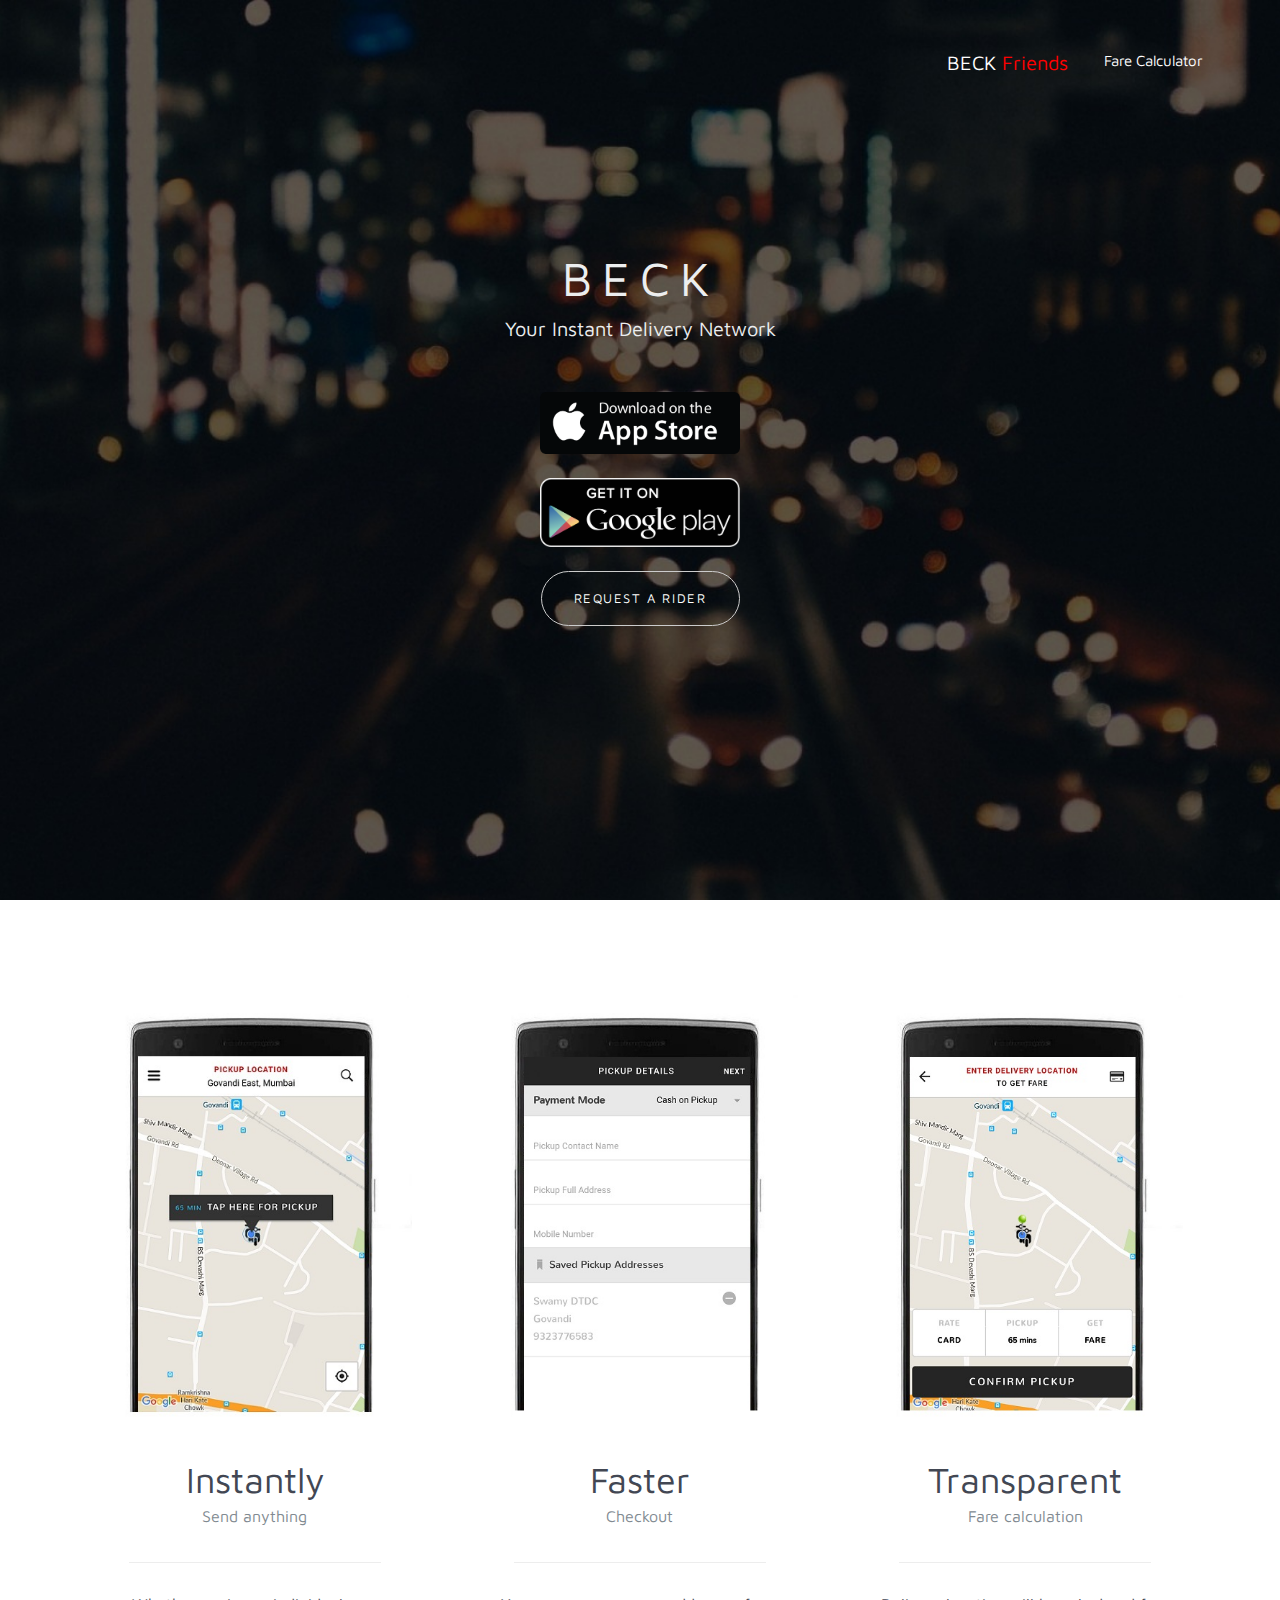
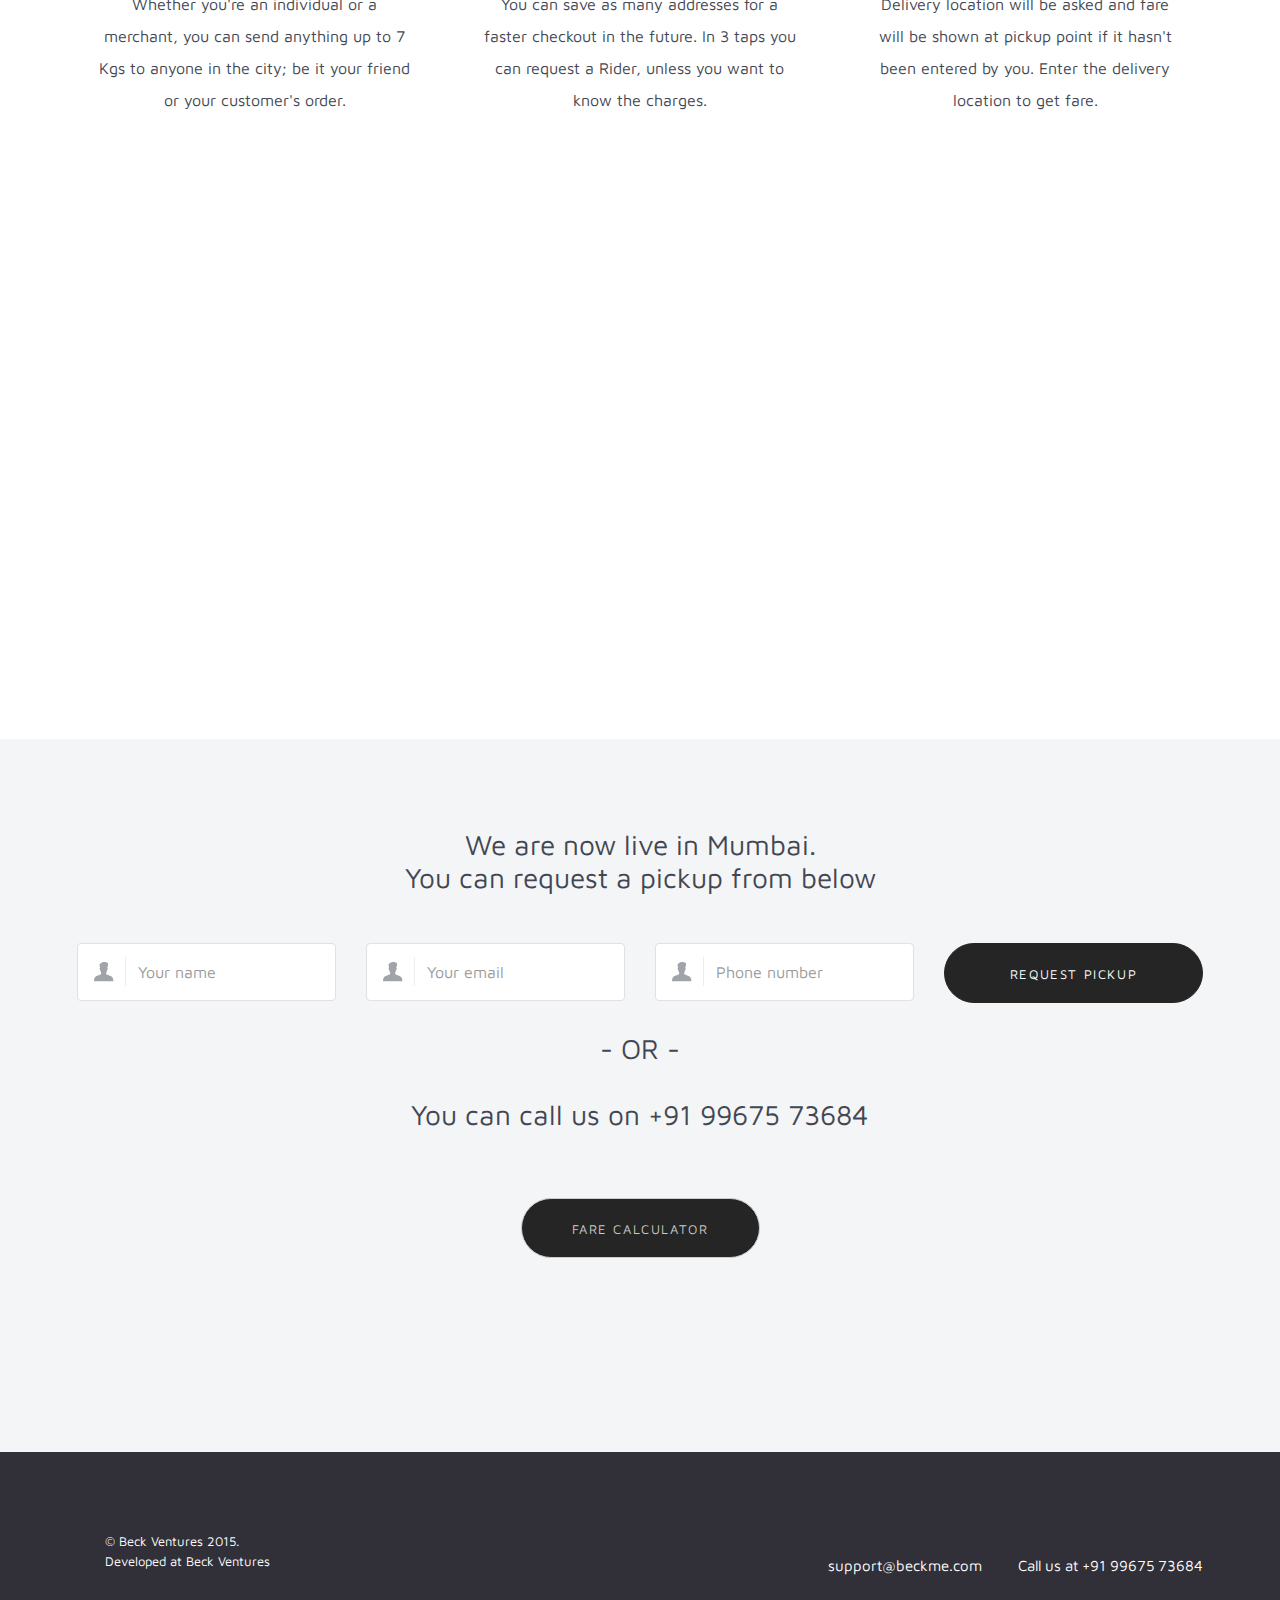
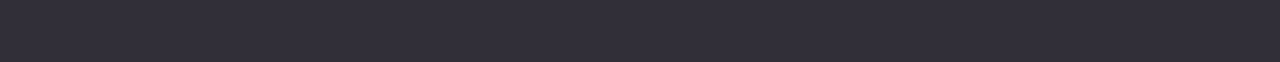
==== commit 4e67391b: "homepage changes" ====
--- a/public/index.html
+++ b/public/index.html
@@ -1,4 +1,4 @@
-<!DOCTYPE html>
+  <!DOCTYPE html>
 <html lang="en">
   <head>
     <meta charset="utf-8">
@@ -8,14 +8,15 @@
     <meta name="description" content="Deliver Instantly Anywhere in the city in minutes" />
     <meta name="keywords" content="instant delivery, courier, intra-city" />
     <meta name="author" content="Beck Ventures" />
-   <link href='https://fonts.googleapis.com/css?family=Maven+Pro:400,500' rel='stylesheet' type='text/css'>
+   <link href='https://fonts.googleapis.com/css?family=Maven+Pro:400,500|Raleway:400,600,500,300,700|Lato:400,700' rel='stylesheet' type='text/css'>
+    <link rel="stylesheet" href="css/animate.min.css">
+    <link rel="stylesheet" href="css/landio.css">
+    <link rel="stylesheet" href="ply.css">
    <script async src="jquery.min.js"></script>
     <script type="text/javascript" async src="noty/js/noty/packaged/jquery.noty.packaged.min.js"></script>
    <script async src="Ply.min.js"></script>
     <meta name="theme-color" content="#252525">
-    <link rel="stylesheet" href="css/animate.min.css">
-    <link rel="stylesheet" href="css/landio.css">
-    <link rel="stylesheet" href="ply.css">
+   
 	<script>
 (function(i,s,o,g,r,a,m){i['GoogleAnalyticsObject']=r;i[r]=i[r]||function(){
 (i[r].q=i[r].q||[]).push(arguments)},i[r].l=1*new Date();a=s.createElement(o),
@@ -147,8 +148,10 @@
           <ul class="nav navbar-nav pull-right">
 
              <li class="nav-item nav-item-toggable">
-              <a id="downnow" style="font-weight:normal;font-size:12 px; width:230px;height:40px;line-height:0px ;margin-top:-4px;border-radius:2px;border-style: solid;
-    border-width: 1px; border-color: #fff;  color: white " class="btn btn-secondary-outline m-b-md" onclick="myFunction()" role="button" text-transform="none">download now</a>
+             <a style="font-weight:normal;font-size:20px;height:40px;line-height:3px ;color: white ;margin-top: 9px; margin-right:20px" class="nav-link" href="http://www.beckfriends.com/"target="_blank" >BECK <span style="color:red">Friends</span></a>
+
+      <!--<a style="font-weight:normal;font-size:18px;display: inline-block;height:40px;line-height:0px ;margin-top:-4px;border-bottom:solid white 2px; border-left : none ; border-right : none ; border-top : none; padding-bottom : 1px;
+      color: white" class="nav-link" href="http://beckotp.com/fare.html" target="_blank">BECK <span style="color:red">Friends</a>-->
             </li>
             
             <li class="nav-item nav-item-toggable">
--- a/public/css/landio.css
+++ b/public/css/landio.css
@@ -6,4 +6,4 @@
     Author:     Taty Grassini @tatygrassini
     Author URI: http://tatygrassini.github.io/
 
------------------------------------------------------------------------------------*/@import url("https://fonts.googleapis.com/css?family=Raleway:400,600,500,300,700|Lato:400,700");@font-face{font-family:'icomoon';src:url("fonts/icomoon.eot?-fnljg0");src:url("fonts/icomoon.eot?#iefix-fnljg0") format("embedded-opentype"),url("fonts/icomoon.ttf?-fnljg0") format("truetype"),url("fonts/icomoon.woff?-fnljg0") format("woff"),url("fonts/icomoon.svg?-fnljg0#icomoon") format("svg");font-weight:normal;font-style:normal}[class^="icon-"],[class*=" icon-"]{font-family:'icomoon';speak:none;font-style:normal;font-weight:normal;font-variant:normal;text-transform:none;line-height:1;-webkit-font-smoothing:antialiased;-moz-osx-font-smoothing:grayscale}.icon-volume-mute:before{content:"\e615"}.icon-volume-low:before{content:"\e616"}.icon-volume-high:before{content:"\e617"}.icon-volume-mid:before{content:"\e618"}.icon-arrow-right:before{content:"\e61a"}.icon-pause:before{content:"\e614"}.icon-edit:before{content:"\e613"}.icon-close:before{content:"\e612"}.icon-play:before{content:"\e611"}.icon-sketch:before{content:"\e600"}.icon-search:before{content:"\e601"}.icon-caret-down:before{content:"\e602"}.icon-caret-up:before{content:"\e603"}.icon-email:before{content:"\e604"}.icon-facebook:before{content:"\e605"}.icon-google:before{content:"\e606"}.icon-heart:before{content:"\e607"}.icon-linkedin:before{content:"\e608"}.icon-lock:before{content:"\e609"}.icon-logo:before{content:"\e60a"}.icon-pen:before{content:"\e60b"}.icon-tag:before{content:"\e60c"}.icon-thunderbolt:before{content:"\e60d"}.icon-time:before{content:"\e60e"}.icon-twitter:before{content:"\e60f"}.icon-user:before{content:"\e610"}.icon-spinner5:before{content:"\e619"}/* normalize.css v3.0.3 | MIT License | github.com/necolas/normalize.css */html{font-family:sans-serif;-ms-text-size-adjust:100%;-webkit-text-size-adjust:100%}body{margin:0}article,aside,details,figcaption,figure,footer,header,hgroup,main,menu,nav,section,summary{display:block}audio,canvas,progress,video{display:inline-block;vertical-align:baseline}audio:not([controls]){display:none;height:0}[hidden],template{display:none}a{background-color:transparent}a:active{outline:0}a:hover{outline:0}abbr[title]{border-bottom:1px dotted}b,strong{font-weight:bold}dfn{font-style:italic}h1{font-size:2em;margin:.67em 0}mark{background:#ff0;color:#000}small{font-size:80%}sub,sup{font-size:75%;line-height:0;position:relative;vertical-align:baseline}sup{top:-0.5em}sub{bottom:-0.25em}img{border:0}svg:not(:root){overflow:hidden}figure{margin:1em 40px}hr{box-sizing:content-box;height:0}pre{overflow:auto}code,kbd,pre,samp{font-family:monospace,monospace;font-size:1em}button,input,optgroup,select,textarea{color:inherit;font:inherit;margin:0}button{overflow:visible}button,select{text-transform:none}button,html input[type="button"],input[type="reset"],input[type="submit"]{-webkit-appearance:button;cursor:pointer}button[disabled],html input[disabled]{cursor:default}button::-moz-focus-inner,input::-moz-focus-inner{border:0;padding:0}input{line-height:normal}input[type="checkbox"],input[type="radio"]{box-sizing:border-box;padding:0}input[type="number"]::-webkit-inner-spin-button,input[type="number"]::-webkit-outer-spin-button{height:auto}input[type="search"]{-webkit-appearance:textfield;box-sizing:content-box}input[type="search"]::-webkit-search-cancel-button,input[type="search"]::-webkit-search-decoration{-webkit-appearance:none}fieldset{border:1px solid #c0c0c0;margin:0 2px;padding:.35em .625em .75em}legend{border:0;padding:0}textarea{overflow:auto}optgroup{font-weight:bold}table{border-collapse:collapse;border-spacing:0}td,th{padding:0}@media print{*,*:before,*:after{text-shadow:none!important;box-shadow:none!important}a,a:visited{text-decoration:underline}abbr[title]:after{content:" (" attr(title) ")"}pre,blockquote{border:1px solid #999;page-break-inside:avoid}thead{display:table-header-group}tr,img{page-break-inside:avoid}img{max-width:100%!important}p,h2,h3{orphans:3;widows:3}h2,h3{page-break-after:avoid}.navbar{display:none}.btn>.caret,.dropup>.btn>.caret{border-top-color:#000!important}.label{border:1px solid #000}.table{border-collapse:collapse!important}.table td,.table th{background-color:#fff!important}.table-bordered th,.table-bordered td{border:1px solid #ddd!important}}html{box-sizing:border-box}*,*:before,*:after{box-sizing:inherit}@-moz-viewport{width:device-width}@-ms-viewport{width:device-width}@-o-viewport{width:device-width}@-webkit-viewport{width:device-width}@viewport{width:device-width}html{font-size:16px;-webkit-tap-highlight-color:transparent}body{font-family:"Raleway",sans-serif;font-size:1rem;line-height:2;color:#424753;background-color:#fff}h1,h2,h3,h4,h5,h6{margin-top:0;margin-bottom:.5rem}p{margin-top:0;margin-bottom:1rem}abbr[title],abbr[data-original-title]{cursor:help;border-bottom:1px dotted #818a91}address{margin-bottom:1rem;font-style:normal;line-height:inherit}ol,ul,dl{margin-top:0;margin-bottom:1rem}ol ol,ul ul,ol ul,ul ol{margin-bottom:0}dt{font-weight:bold}dd{margin-bottom:.5rem;margin-left:0}blockquote{margin:0 0 1rem}a{color:#424753;text-decoration:none}a:focus,a:hover{color:#202328;text-decoration:none}a:focus{outline:thin dotted;outline:5px auto -webkit-focus-ring-color;outline-offset:-2px}pre{margin-top:0;margin-bottom:1rem}figure{margin:0 0 1rem}img{vertical-align:middle}[role="button"]{cursor:pointer}table{background-color:transparent}caption{padding-top:.75rem;padding-bottom:.75rem;color:#818a91;text-align:left;caption-side:bottom}th{text-align:left}label{display:inline-block;margin-bottom:.5rem}input,button,select,textarea{margin:0;line-height:inherit}textarea{resize:vertical}fieldset{min-width:0;padding:0;margin:0;border:0}legend{display:block;width:100%;padding:0;margin-bottom:.5rem;font-size:1.5rem;line-height:inherit}input[type="search"]{-webkit-appearance:none}output{display:inline-block}h1,h2,h3,h4,h5,h6,.h1,.h2,.h3,.h4,.h5,.h6{font-family:inherit;font-weight:500;line-height:1.175;color:inherit}h1,.h1,h2,.h2,h3,.h3{margin-bottom:.5rem}h4,.h4,h5,.h5,h6,.h6{margin-bottom:.5rem}h1,.h1{font-size:2.5rem}h2,.h2{font-size:1.625rem}h3,.h3{font-size:1.75rem}h4,.h4{font-size:1.5rem}h5,.h5{font-size:1.125rem}h6,.h6{font-size:.875rem}.lead{font-size:1rem;font-weight:300}.display-1{font-size:3.5rem;font-weight:300}.display-2{font-size:4.5rem;font-weight:300}.display-3{font-size:5rem;font-weight:500}.display-4{font-size:6rem;font-weight:300}hr{margin-top:1rem;margin-bottom:1rem;border:0;border-top:.0625rem solid rgba(0,0,0,0.1)}small,.small{font-size:80%;font-weight:normal}mark,.mark{padding:.2em;background-color:#fcf8e3}.list-unstyled{padding-left:0;list-style:none}.list-inline{padding-left:0;margin-left:-5px;list-style:none}.list-inline>li{display:inline-block;padding-right:5px;padding-left:5px}.dl-horizontal{margin-right:-1.875rem;margin-left:-1.875rem}.dl-horizontal:before,.dl-horizontal:after{content:" ";display:table}.dl-horizontal:after{clear:both}.initialism{font-size:90%;text-transform:uppercase}.blockquote{padding:.5rem 1rem;margin-bottom:1rem;font-size:1.25rem;border-left:.25rem solid #eceeef}.blockquote p:last-child,.blockquote ul:last-child,.blockquote ol:last-child{margin-bottom:0}.blockquote footer{display:block;font-size:80%;line-height:2;color:#818a91}.blockquote footer:before{content:"\2014 \00A0"}.blockquote-reverse{padding-right:1rem;padding-left:0;text-align:right;border-right:.25rem solid #eceeef;border-left:0}.blockquote-reverse footer:before{content:""}.blockquote-reverse footer:after{content:"\00A0 \2014"}.figure{display:inline-block}.figure>img{line-height:1;margin-bottom:.5rem}.figure-caption{font-size:90%;color:#818a91}.img-responsive,.figure>img,.carousel-inner>.carousel-item>img,.carousel-inner>.carousel-item>a>img{display:block;max-width:100%;height:auto}.img-rounded{border-radius:.3rem}.img-thumbnail{padding:.25rem;line-height:2;background-color:#fff;border:1px solid #ddd;border-radius:.25rem;-webkit-transition:all .2s ease-in-out;transition:all .2s ease-in-out;display:inline-block;max-width:100%;height:auto}.img-circle{border-radius:50%}.container{margin-right:auto;margin-left:auto;padding-left:.9375rem;padding-right:.9375rem}.container:before,.container:after{content:" ";display:table}.container:after{clear:both}@media(min-width:34em){.container{max-width:34rem}}@media(min-width:48em){.container{max-width:45rem}}@media(min-width:62em){.container{max-width:60rem}}@media(min-width:75em){.container{max-width:72.25rem}}.container-fluid{margin-right:auto;margin-left:auto;padding-left:.9375rem;padding-right:.9375rem}.container-fluid:before,.container-fluid:after{content:" ";display:table}.container-fluid:after{clear:both}.row{margin-left:-0.9375rem;margin-right:-0.9375rem}.row:before,.row:after{content:" ";display:table}.row:after{clear:both}.col-xs-1,.col-xs-2,.col-xs-3,.col-xs-4,.col-xs-5,.col-xs-6,.col-xs-7,.col-xs-8,.col-xs-9,.col-xs-10,.col-xs-11,.col-xs-12,.col-sm-1,.col-sm-2,.col-sm-3,.col-sm-4,.col-sm-5,.col-sm-6,.col-sm-7,.col-sm-8,.col-sm-9,.col-sm-10,.col-sm-11,.col-sm-12,.col-md-1,.col-md-2,.col-md-3,.col-md-4,.col-md-5,.col-md-6,.col-md-7,.col-md-8,.col-md-9,.col-md-10,.col-md-11,.col-md-12,.col-lg-1,.col-lg-2,.col-lg-3,.col-lg-4,.col-lg-5,.col-lg-6,.col-lg-7,.col-lg-8,.col-lg-9,.col-lg-10,.col-lg-11,.col-lg-12,.col-xl-1,.col-xl-2,.col-xl-3,.col-xl-4,.col-xl-5,.col-xl-6,.col-xl-7,.col-xl-8,.col-xl-9,.col-xl-10,.col-xl-11,.col-xl-12{position:relative;min-height:1px;padding-left:.9375rem;padding-right:.9375rem}.col-xs-1,.col-xs-2,.col-xs-3,.col-xs-4,.col-xs-5,.col-xs-6,.col-xs-7,.col-xs-8,.col-xs-9,.col-xs-10,.col-xs-11,.col-xs-12{float:left}.col-xs-1{width:8.3333333333%}.col-xs-2{width:16.6666666667%}.col-xs-3{width:25%}.col-xs-4{width:33.3333333333%}.col-xs-5{width:41.6666666667%}.col-xs-6{width:50%}.col-xs-7{width:58.3333333333%}.col-xs-8{width:66.6666666667%}.col-xs-9{width:75%}.col-xs-10{width:83.3333333333%}.col-xs-11{width:91.6666666667%}.col-xs-12{width:100%}.col-xs-pull-0{right:auto}.col-xs-pull-1{right:8.3333333333%}.col-xs-pull-2{right:16.6666666667%}.col-xs-pull-3{right:25%}.col-xs-pull-4{right:33.3333333333%}.col-xs-pull-5{right:41.6666666667%}.col-xs-pull-6{right:50%}.col-xs-pull-7{right:58.3333333333%}.col-xs-pull-8{right:66.6666666667%}.col-xs-pull-9{right:75%}.col-xs-pull-10{right:83.3333333333%}.col-xs-pull-11{right:91.6666666667%}.col-xs-pull-12{right:100%}.col-xs-push-0{left:auto}.col-xs-push-1{left:8.3333333333%}.col-xs-push-2{left:16.6666666667%}.col-xs-push-3{left:25%}.col-xs-push-4{left:33.3333333333%}.col-xs-push-5{left:41.6666666667%}.col-xs-push-6{left:50%}.col-xs-push-7{left:58.3333333333%}.col-xs-push-8{left:66.6666666667%}.col-xs-push-9{left:75%}.col-xs-push-10{left:83.3333333333%}.col-xs-push-11{left:91.6666666667%}.col-xs-push-12{left:100%}.col-xs-offset-0{margin-left:0}.col-xs-offset-1{margin-left:8.3333333333%}.col-xs-offset-2{margin-left:16.6666666667%}.col-xs-offset-3{margin-left:25%}.col-xs-offset-4{margin-left:33.3333333333%}.col-xs-offset-5{margin-left:41.6666666667%}.col-xs-offset-6{margin-left:50%}.col-xs-offset-7{margin-left:58.3333333333%}.col-xs-offset-8{margin-left:66.6666666667%}.col-xs-offset-9{margin-left:75%}.col-xs-offset-10{margin-left:83.3333333333%}.col-xs-offset-11{margin-left:91.6666666667%}.col-xs-offset-12{margin-left:100%}@media(min-width:34em){.col-sm-1,.col-sm-2,.col-sm-3,.col-sm-4,.col-sm-5,.col-sm-6,.col-sm-7,.col-sm-8,.col-sm-9,.col-sm-10,.col-sm-11,.col-sm-12{float:left}.col-sm-1{width:8.3333333333%}.col-sm-2{width:16.6666666667%}.col-sm-3{width:25%}.col-sm-4{width:33.3333333333%}.col-sm-5{width:41.6666666667%}.col-sm-6{width:50%}.col-sm-7{width:58.3333333333%}.col-sm-8{width:66.6666666667%}.col-sm-9{width:75%}.col-sm-10{width:83.3333333333%}.col-sm-11{width:91.6666666667%}.col-sm-12{width:100%}.col-sm-pull-0{right:auto}.col-sm-pull-1{right:8.3333333333%}.col-sm-pull-2{right:16.6666666667%}.col-sm-pull-3{right:25%}.col-sm-pull-4{right:33.3333333333%}.col-sm-pull-5{right:41.6666666667%}.col-sm-pull-6{right:50%}.col-sm-pull-7{right:58.3333333333%}.col-sm-pull-8{right:66.6666666667%}.col-sm-pull-9{right:75%}.col-sm-pull-10{right:83.3333333333%}.col-sm-pull-11{right:91.6666666667%}.col-sm-pull-12{right:100%}.col-sm-push-0{left:auto}.col-sm-push-1{left:8.3333333333%}.col-sm-push-2{left:16.6666666667%}.col-sm-push-3{left:25%}.col-sm-push-4{left:33.3333333333%}.col-sm-push-5{left:41.6666666667%}.col-sm-push-6{left:50%}.col-sm-push-7{left:58.3333333333%}.col-sm-push-8{left:66.6666666667%}.col-sm-push-9{left:75%}.col-sm-push-10{left:83.3333333333%}.col-sm-push-11{left:91.6666666667%}.col-sm-push-12{left:100%}.col-sm-offset-0{margin-left:0}.col-sm-offset-1{margin-left:8.3333333333%}.col-sm-offset-2{margin-left:16.6666666667%}.col-sm-offset-3{margin-left:25%}.col-sm-offset-4{margin-left:33.3333333333%}.col-sm-offset-5{margin-left:41.6666666667%}.col-sm-offset-6{margin-left:50%}.col-sm-offset-7{margin-left:58.3333333333%}.col-sm-offset-8{margin-left:66.6666666667%}.col-sm-offset-9{margin-left:75%}.col-sm-offset-10{margin-left:83.3333333333%}.col-sm-offset-11{margin-left:91.6666666667%}.col-sm-offset-12{margin-left:100%}}@media(min-width:48em){.col-md-1,.col-md-2,.col-md-3,.col-md-4,.col-md-5,.col-md-6,.col-md-7,.col-md-8,.col-md-9,.col-md-10,.col-md-11,.col-md-12{float:left}.col-md-1{width:8.3333333333%}.col-md-2{width:16.6666666667%}.col-md-3{width:25%}.col-md-4{width:33.3333333333%}.col-md-5{width:41.6666666667%}.col-md-6{width:50%}.col-md-7{width:58.3333333333%}.col-md-8{width:66.6666666667%}.col-md-9{width:75%}.col-md-10{width:83.3333333333%}.col-md-11{width:91.6666666667%}.col-md-12{width:100%}.col-md-pull-0{right:auto}.col-md-pull-1{right:8.3333333333%}.col-md-pull-2{right:16.6666666667%}.col-md-pull-3{right:25%}.col-md-pull-4{right:33.3333333333%}.col-md-pull-5{right:41.6666666667%}.col-md-pull-6{right:50%}.col-md-pull-7{right:58.3333333333%}.col-md-pull-8{right:66.6666666667%}.col-md-pull-9{right:75%}.col-md-pull-10{right:83.3333333333%}.col-md-pull-11{right:91.6666666667%}.col-md-pull-12{right:100%}.col-md-push-0{left:auto}.col-md-push-1{left:8.3333333333%}.col-md-push-2{left:16.6666666667%}.col-md-push-3{left:25%}.col-md-push-4{left:33.3333333333%}.col-md-push-5{left:41.6666666667%}.col-md-push-6{left:50%}.col-md-push-7{left:58.3333333333%}.col-md-push-8{left:66.6666666667%}.col-md-push-9{left:75%}.col-md-push-10{left:83.3333333333%}.col-md-push-11{left:91.6666666667%}.col-md-push-12{left:100%}.col-md-offset-0{margin-left:0}.col-md-offset-1{margin-left:8.3333333333%}.col-md-offset-2{margin-left:16.6666666667%}.col-md-offset-3{margin-left:25%}.col-md-offset-4{margin-left:33.3333333333%}.col-md-offset-5{margin-left:41.6666666667%}.col-md-offset-6{margin-left:50%}.col-md-offset-7{margin-left:58.3333333333%}.col-md-offset-8{margin-left:66.6666666667%}.col-md-offset-9{margin-left:75%}.col-md-offset-10{margin-left:83.3333333333%}.col-md-offset-11{margin-left:91.6666666667%}.col-md-offset-12{margin-left:100%}}@media(min-width:62em){.col-lg-1,.col-lg-2,.col-lg-3,.col-lg-4,.col-lg-5,.col-lg-6,.col-lg-7,.col-lg-8,.col-lg-9,.col-lg-10,.col-lg-11,.col-lg-12{float:left}.col-lg-1{width:8.3333333333%}.col-lg-2{width:16.6666666667%}.col-lg-3{width:25%}.col-lg-4{width:33.3333333333%}.col-lg-5{width:41.6666666667%}.col-lg-6{width:50%}.col-lg-7{width:58.3333333333%}.col-lg-8{width:66.6666666667%}.col-lg-9{width:75%}.col-lg-10{width:83.3333333333%}.col-lg-11{width:91.6666666667%}.col-lg-12{width:100%}.col-lg-pull-0{right:auto}.col-lg-pull-1{right:8.3333333333%}.col-lg-pull-2{right:16.6666666667%}.col-lg-pull-3{right:25%}.col-lg-pull-4{right:33.3333333333%}.col-lg-pull-5{right:41.6666666667%}.col-lg-pull-6{right:50%}.col-lg-pull-7{right:58.3333333333%}.col-lg-pull-8{right:66.6666666667%}.col-lg-pull-9{right:75%}.col-lg-pull-10{right:83.3333333333%}.col-lg-pull-11{right:91.6666666667%}.col-lg-pull-12{right:100%}.col-lg-push-0{left:auto}.col-lg-push-1{left:8.3333333333%}.col-lg-push-2{left:16.6666666667%}.col-lg-push-3{left:25%}.col-lg-push-4{left:33.3333333333%}.col-lg-push-5{left:41.6666666667%}.col-lg-push-6{left:50%}.col-lg-push-7{left:58.3333333333%}.col-lg-push-8{left:66.6666666667%}.col-lg-push-9{left:75%}.col-lg-push-10{left:83.3333333333%}.col-lg-push-11{left:91.6666666667%}.col-lg-push-12{left:100%}.col-lg-offset-0{margin-left:0}.col-lg-offset-1{margin-left:8.3333333333%}.col-lg-offset-2{margin-left:16.6666666667%}.col-lg-offset-3{margin-left:25%}.col-lg-offset-4{margin-left:33.3333333333%}.col-lg-offset-5{margin-left:41.6666666667%}.col-lg-offset-6{margin-left:50%}.col-lg-offset-7{margin-left:58.3333333333%}.col-lg-offset-8{margin-left:66.6666666667%}.col-lg-offset-9{margin-left:75%}.col-lg-offset-10{margin-left:83.3333333333%}.col-lg-offset-11{margin-left:91.6666666667%}.col-lg-offset-12{margin-left:100%}}@media(min-width:75em){.col-xl-1,.col-xl-2,.col-xl-3,.col-xl-4,.col-xl-5,.col-xl-6,.col-xl-7,.col-xl-8,.col-xl-9,.col-xl-10,.col-xl-11,.col-xl-12{float:left}.col-xl-1{width:8.3333333333%}.col-xl-2{width:16.6666666667%}.col-xl-3{width:25%}.col-xl-4{width:33.3333333333%}.col-xl-5{width:41.6666666667%}.col-xl-6{width:50%}.col-xl-7{width:58.3333333333%}.col-xl-8{width:66.6666666667%}.col-xl-9{width:75%}.col-xl-10{width:83.3333333333%}.col-xl-11{width:91.6666666667%}.col-xl-12{width:100%}.col-xl-pull-0{right:auto}.col-xl-pull-1{right:8.3333333333%}.col-xl-pull-2{right:16.6666666667%}.col-xl-pull-3{right:25%}.col-xl-pull-4{right:33.3333333333%}.col-xl-pull-5{right:41.6666666667%}.col-xl-pull-6{right:50%}.col-xl-pull-7{right:58.3333333333%}.col-xl-pull-8{right:66.6666666667%}.col-xl-pull-9{right:75%}.col-xl-pull-10{right:83.3333333333%}.col-xl-pull-11{right:91.6666666667%}.col-xl-pull-12{right:100%}.col-xl-push-0{left:auto}.col-xl-push-1{left:8.3333333333%}.col-xl-push-2{left:16.6666666667%}.col-xl-push-3{left:25%}.col-xl-push-4{left:33.3333333333%}.col-xl-push-5{left:41.6666666667%}.col-xl-push-6{left:50%}.col-xl-push-7{left:58.3333333333%}.col-xl-push-8{left:66.6666666667%}.col-xl-push-9{left:75%}.col-xl-push-10{left:83.3333333333%}.col-xl-push-11{left:91.6666666667%}.col-xl-push-12{left:100%}.col-xl-offset-0{margin-left:0}.col-xl-offset-1{margin-left:8.3333333333%}.col-xl-offset-2{margin-left:16.6666666667%}.col-xl-offset-3{margin-left:25%}.col-xl-offset-4{margin-left:33.3333333333%}.col-xl-offset-5{margin-left:41.6666666667%}.col-xl-offset-6{margin-left:50%}.col-xl-offset-7{margin-left:58.3333333333%}.col-xl-offset-8{margin-left:66.6666666667%}.col-xl-offset-9{margin-left:75%}.col-xl-offset-10{margin-left:83.3333333333%}.col-xl-offset-11{margin-left:91.6666666667%}.col-xl-offset-12{margin-left:100%}}.form-control{display:block;width:100%;padding:.375rem .75rem;font-size:1rem;line-height:2;color:#424753;background-color:#fff;background-image:none;border:.0625rem solid #e0e0e5;border-radius:.25rem;-webkit-transition:border-color ease-in-out .15s,box-shadow ease-in-out .15s;transition:border-color ease-in-out .15s,box-shadow ease-in-out .15s}.form-control::-ms-expand{background-color:transparent;border:0}.form-control:focus{border-color:#252525;outline:none}.form-control::-webkit-input-placeholder{color:#999;opacity:1}.form-control::-moz-placeholder{color:#999;opacity:1}.form-control:-ms-input-placeholder{color:#999;opacity:1}.form-control::placeholder{color:#999;opacity:1}.form-control:disabled,.form-control[readonly],fieldset[disabled] .form-control{background-color:#eceeef;opacity:1}.form-control[disabled],fieldset[disabled] .form-control{cursor:not-allowed}.form-control-file,.form-control-range{display:block}.form-control-label{padding:.4375rem .75rem;margin-bottom:0}@media screen and (-webkit-min-device-pixel-ratio:0){input[type="date"].form-control,input[type="time"].form-control,input[type="datetime-local"].form-control,input[type="month"].form-control{line-height:2.875rem}input[type="date"].input-sm,.input-group-sm input[type="date"].form-control,input[type="time"].input-sm,.input-group-sm input[type="time"].form-control,input[type="datetime-local"].input-sm,.input-group-sm input[type="datetime-local"].form-control,input[type="month"].input-sm,.input-group-sm input[type="month"].form-control{line-height:1.95rem}input[type="date"].input-lg,.input-group-lg input[type="date"].form-control,input[type="time"].input-lg,.input-group-lg input[type="time"].form-control,input[type="datetime-local"].input-lg,.input-group-lg input[type="datetime-local"].form-control,input[type="month"].input-lg,.input-group-lg input[type="month"].form-control{line-height:4.125rem}}.form-control-static{min-height:2.875rem;padding-top:.4375rem;padding-bottom:.4375rem;margin-bottom:0}.form-control-static.form-control-sm,.form-control-static.form-control-lg{padding-right:0;padding-left:0}.form-control-sm{padding:.275rem .75rem;font-size:.85rem;line-height:1.5;border-radius:.25rem}.form-control-lg{padding:.75rem 1.25rem;font-size:1.25rem;line-height:2;border-radius:.25rem}.form-group{margin-bottom:15px}.radio,.checkbox{position:relative;display:block;margin-bottom:.75rem}.radio label,.checkbox label{padding-left:1.25rem;margin-bottom:0;font-weight:normal;cursor:pointer}.radio label input:only-child,.checkbox label input:only-child{position:static}.radio input[type="radio"],.radio-inline input[type="radio"],.checkbox input[type="checkbox"],.checkbox-inline input[type="checkbox"]{position:absolute;margin-top:.25rem;margin-left:-1.25rem}.radio+.radio,.checkbox+.checkbox{margin-top:-.25rem}.radio-inline,.checkbox-inline{position:relative;display:inline-block;padding-left:1.25rem;margin-bottom:0;font-weight:normal;vertical-align:middle;cursor:pointer}.radio-inline+.radio-inline,.checkbox-inline+.checkbox-inline{margin-top:0;margin-left:.75rem}input[type="radio"]:disabled,input[type="radio"].disabled,fieldset[disabled] input[type="radio"],input[type="checkbox"]:disabled,input[type="checkbox"].disabled,fieldset[disabled] input[type="checkbox"]{cursor:not-allowed}.radio-inline.disabled,fieldset[disabled] .radio-inline,.checkbox-inline.disabled,fieldset[disabled] .checkbox-inline{cursor:not-allowed}.radio.disabled label,fieldset[disabled] .radio label,.checkbox.disabled label,fieldset[disabled] .checkbox label{cursor:not-allowed}.form-control-success,.form-control-warning,.form-control-error{padding-right:2.25rem;background-position:center right .71875rem;background-size:1.86875rem 1.86875rem;background-repeat:no-repeat}.has-success .help-block,.has-success .control-label,.has-success .radio,.has-success .checkbox,.has-success .radio-inline,.has-success .checkbox-inline,.has-success.radio label,.has-success.checkbox label,.has-success.radio-inline label,.has-success.checkbox-inline label{color:#5cb85c}.has-success .form-control{border-color:#5cb85c}.has-success .input-group-addon{color:#5cb85c;border-color:#5cb85c;background-color:#eaf6ea}.has-success .form-control-feedback{color:#5cb85c}.has-success .form-control-success{background-image:url("[data-uri]")}.has-warning .help-block,.has-warning .control-label,.has-warning .radio,.has-warning .checkbox,.has-warning .radio-inline,.has-warning .checkbox-inline,.has-warning.radio label,.has-warning.checkbox label,.has-warning.radio-inline label,.has-warning.checkbox-inline label{color:#f0ad4e}.has-warning .form-control{border-color:#f0ad4e}.has-warning .input-group-addon{color:#f0ad4e;border-color:#f0ad4e;background-color:white}.has-warning .form-control-feedback{color:#f0ad4e}.has-warning .form-control-warning{background-image:url("[data-uri]")}.has-error .help-block,.has-error .control-label,.has-error .radio,.has-error .checkbox,.has-error .radio-inline,.has-error .checkbox-inline,.has-error.radio label,.has-error.checkbox label,.has-error.radio-inline label,.has-error.checkbox-inline label{color:#d9534f}.has-error .form-control{border-color:#d9534f}.has-error .input-group-addon{color:#d9534f;border-color:#d9534f;background-color:#fdf7f7}.has-error .form-control-feedback{color:#d9534f}.has-error .form-control-error{background-image:url("[data-uri]")}@media(min-width:34em){.form-inline .form-group{display:inline-block;margin-bottom:0;vertical-align:middle}.form-inline .form-control{display:inline-block;width:auto;vertical-align:middle}.form-inline .form-control-static{display:inline-block}.form-inline .input-group{display:inline-table;vertical-align:middle}.form-inline .input-group .input-group-addon,.form-inline .input-group .input-group-btn,.form-inline .input-group .form-control{width:auto}.form-inline .input-group>.form-control{width:100%}.form-inline .control-label{margin-bottom:0;vertical-align:middle}.form-inline .radio,.form-inline .checkbox{display:inline-block;margin-top:0;margin-bottom:0;vertical-align:middle}.form-inline .radio label,.form-inline .checkbox label{padding-left:0}.form-inline .radio input[type="radio"],.form-inline .checkbox input[type="checkbox"]{position:relative;margin-left:0}.form-inline .has-feedback .form-control-feedback{top:0}}.btn{display:inline-block;font-weight:600;text-align:center;white-space:nowrap;vertical-align:middle;-ms-touch-action:manipulation;touch-action:manipulation;cursor:pointer;-webkit-user-select:none;-moz-user-select:none;-ms-user-select:none;user-select:none;border:.0625rem solid transparent;padding:1.4rem 4.375rem;font-size:1rem;line-height:2;border-radius:2rem;-webkit-transition:all .2s ease-in-out;transition:all .2s ease-in-out}.btn:focus,.btn.focus,.btn:active:focus,.btn:active.focus,.btn.active:focus,.btn.active.focus{outline:thin dotted;outline:5px auto -webkit-focus-ring-color;outline-offset:-2px}.btn:focus,.btn:hover{text-decoration:none}.btn.focus{text-decoration:none}.btn:active,.btn.active{background-image:none;outline:0}.btn.disabled,.btn:disabled,fieldset[disabled] .btn{cursor:not-allowed;opacity:.65}a.btn.disaabled,fieldset[disabled] a.btn{pointer-events:none}.btn-primary{color:#fff;background-color:#252525;border-color:#252525}.btn-primary:focus,.btn-primary.focus,.btn-primary:active,.btn-primary.active,.open>.btn-primary.dropdown-toggle{color:#fff;background-color:#554496;border-color:#51418f}.btn-primary:hover{color:#fff;background-color:#554496;border-color:#51418f}.btn-primary:active,.btn-primary.active,.open>.btn-primary.dropdown-toggle{background-image:none}.btn-primary.disabled:focus,.btn-primary.disabled.focus,.btn-primary:disabled:focus,.btn-primary:disabled.focus,fieldset[disabled] .btn-primary:focus,fieldset[disabled] .btn-primary.focus{background-color:#252525;border-color:#252525}.btn-primary.disabled:hover,.btn-primary:disabled:hover,fieldset[disabled] .btn-primary:hover{background-color:#252525;border-color:#252525}.btn-secondary{color:#312f38;background-color:#fff;border-color:#ccc}.btn-secondary:focus,.btn-secondary.focus,.btn-secondary:active,.btn-secondary.active,.open>.btn-secondary.dropdown-toggle{color:#312f38;background-color:#e6e6e6;border-color:#adadad}.btn-secondary:hover{color:#312f38;background-color:#e6e6e6;border-color:#adadad}.btn-secondary:active,.btn-secondary.active,.open>.btn-secondary.dropdown-toggle{background-image:none}.btn-secondary.disabled:focus,.btn-secondary.disabled.focus,.btn-secondary:disabled:focus,.btn-secondary:disabled.focus,fieldset[disabled] .btn-secondary:focus,fieldset[disabled] .btn-secondary.focus{background-color:#fff;border-color:#ccc}.btn-secondary.disabled:hover,.btn-secondary:disabled:hover,fieldset[disabled] .btn-secondary:hover{background-color:#fff;border-color:#ccc}.btn-info{color:#fff;background-color:#2b8be3;border-color:#2b8be3}.btn-info:focus,.btn-info.focus,.btn-info:active,.btn-info.active,.open>.btn-info.dropdown-toggle{color:#fff;background-color:#1a71c1;border-color:#186cb8}.btn-info:hover{color:#fff;background-color:#1a71c1;border-color:#186cb8}.btn-info:active,.btn-info.active,.open>.btn-info.dropdown-toggle{background-image:none}.btn-info.disabled:focus,.btn-info.disabled.focus,.btn-info:disabled:focus,.btn-info:disabled.focus,fieldset[disabled] .btn-info:focus,fieldset[disabled] .btn-info.focus{background-color:#2b8be3;border-color:#2b8be3}.btn-info.disabled:hover,.btn-info:disabled:hover,fieldset[disabled] .btn-info:hover{background-color:#2b8be3;border-color:#2b8be3}.btn-success{color:#fff;background-color:#5cb85c;border-color:#5cb85c}.btn-success:focus,.btn-success.focus,.btn-success:active,.btn-success.active,.open>.btn-success.dropdown-toggle{color:#fff;background-color:#449d44;border-color:#419641}.btn-success:hover{color:#fff;background-color:#449d44;border-color:#419641}.btn-success:active,.btn-success.active,.open>.btn-success.dropdown-toggle{background-image:none}.btn-success.disabled:focus,.btn-success.disabled.focus,.btn-success:disabled:focus,.btn-success:disabled.focus,fieldset[disabled] .btn-success:focus,fieldset[disabled] .btn-success.focus{background-color:#5cb85c;border-color:#5cb85c}.btn-success.disabled:hover,.btn-success:disabled:hover,fieldset[disabled] .btn-success:hover{background-color:#5cb85c;border-color:#5cb85c}.btn-warning{color:#fff;background-color:#f0ad4e;border-color:#f0ad4e}.btn-warning:focus,.btn-warning.focus,.btn-warning:active,.btn-warning.active,.open>.btn-warning.dropdown-toggle{color:#fff;background-color:#ec971f;border-color:#eb9316}.btn-warning:hover{color:#fff;background-color:#ec971f;border-color:#eb9316}.btn-warning:active,.btn-warning.active,.open>.btn-warning.dropdown-toggle{background-image:none}.btn-warning.disabled:focus,.btn-warning.disabled.focus,.btn-warning:disabled:focus,.btn-warning:disabled.focus,fieldset[disabled] .btn-warning:focus,fieldset[disabled] .btn-warning.focus{background-color:#f0ad4e;border-color:#f0ad4e}.btn-warning.disabled:hover,.btn-warning:disabled:hover,fieldset[disabled] .btn-warning:hover{background-color:#f0ad4e;border-color:#f0ad4e}.btn-danger{color:#fff;background-color:#d9534f;border-color:#d9534f}.btn-danger:focus,.btn-danger.focus,.btn-danger:active,.btn-danger.active,.open>.btn-danger.dropdown-toggle{color:#fff;background-color:#c9302c;border-color:#c12e2a}.btn-danger:hover{color:#fff;background-color:#c9302c;border-color:#c12e2a}.btn-danger:active,.btn-danger.active,.open>.btn-danger.dropdown-toggle{background-image:none}.btn-danger.disabled:focus,.btn-danger.disabled.focus,.btn-danger:disabled:focus,.btn-danger:disabled.focus,fieldset[disabled] .btn-danger:focus,fieldset[disabled] .btn-danger.focus{background-color:#d9534f;border-color:#d9534f}.btn-danger.disabled:hover,.btn-danger:disabled:hover,fieldset[disabled] .btn-danger:hover{background-color:#d9534f;border-color:#d9534f}.btn-primary-outline{color:#252525;background-image:none;background-color:transparent;border-color:#252525}.btn-primary-outline:focus,.btn-primary-outline.focus,.btn-primary-outline:active,.btn-primary-outline.active,.open>.btn-primary-outline.dropdown-toggle{color:#fff;background-color:#252525;border-color:#252525}.btn-primary-outline:hover{color:#fff;background-color:#252525;border-color:#252525}.btn-primary-outline.disabled:focus,.btn-primary-outline.disabled.focus,.btn-primary-outline:disabled:focus,.btn-primary-outline:disabled.focus,fieldset[disabled] .btn-primary-outline:focus,fieldset[disabled] .btn-primary-outline.focus{border-color:#aa9fd4}.btn-primary-outline.disabled:hover,.btn-primary-outline:disabled:hover,fieldset[disabled] .btn-primary-outline:hover{border-color:#aa9fd4}.btn-secondary-outline{color:#ccc;background-image:none;background-color:transparent;border-color:#ccc}.btn-secondary-outline:focus,.btn-secondary-outline.focus,.btn-secondary-outline:active,.btn-secondary-outline.active,.open>.btn-secondary-outline.dropdown-toggle{color:#fff;background-color:#ccc;border-color:#ccc}.btn-secondary-outline:hover{color:#fff;background-color:#ccc;border-color:#ccc}.btn-secondary-outline.disabled:focus,.btn-secondary-outline.disabled.focus,.btn-secondary-outline:disabled:focus,.btn-secondary-outline:disabled.focus,fieldset[disabled] .btn-secondary-outline:focus,fieldset[disabled] .btn-secondary-outline.focus{border-color:white}.btn-secondary-outline.disabled:hover,.btn-secondary-outline:disabled:hover,fieldset[disabled] .btn-secondary-outline:hover{border-color:white}.btn-info-outline{color:#2b8be3;background-image:none;background-color:transparent;border-color:#2b8be3}.btn-info-outline:focus,.btn-info-outline.focus,.btn-info-outline:active,.btn-info-outline.active,.open>.btn-info-outline.dropdown-toggle{color:#fff;background-color:#2b8be3;border-color:#2b8be3}.btn-info-outline:hover{color:#fff;background-color:#2b8be3;border-color:#2b8be3}.btn-info-outline.disabled:focus,.btn-info-outline.disabled.focus,.btn-info-outline:disabled:focus,.btn-info-outline:disabled.focus,fieldset[disabled] .btn-info-outline:focus,fieldset[disabled] .btn-info-outline.focus{border-color:#85bcef}.btn-info-outline.disabled:hover,.btn-info-outline:disabled:hover,fieldset[disabled] .btn-info-outline:hover{border-color:#85bcef}.btn-success-outline{color:#5cb85c;background-image:none;background-color:transparent;border-color:#5cb85c}.btn-success-outline:focus,.btn-success-outline.focus,.btn-success-outline:active,.btn-success-outline.active,.open>.btn-success-outline.dropdown-toggle{color:#fff;background-color:#5cb85c;border-color:#5cb85c}.btn-success-outline:hover{color:#fff;background-color:#5cb85c;border-color:#5cb85c}.btn-success-outline.disabled:focus,.btn-success-outline.disabled.focus,.btn-success-outline:disabled:focus,.btn-success-outline:disabled.focus,fieldset[disabled] .btn-success-outline:focus,fieldset[disabled] .btn-success-outline.focus{border-color:#a3d7a3}.btn-success-outline.disabled:hover,.btn-success-outline:disabled:hover,fieldset[disabled] .btn-success-outline:hover{border-color:#a3d7a3}.btn-warning-outline{color:#f0ad4e;background-image:none;background-color:transparent;border-color:#f0ad4e}.btn-warning-outline:focus,.btn-warning-outline.focus,.btn-warning-outline:active,.btn-warning-outline.active,.open>.btn-warning-outline.dropdown-toggle{color:#fff;background-color:#f0ad4e;border-color:#f0ad4e}.btn-warning-outline:hover{color:#fff;background-color:#f0ad4e;border-color:#f0ad4e}.btn-warning-outline.disabled:focus,.btn-warning-outline.disabled.focus,.btn-warning-outline:disabled:focus,.btn-warning-outline:disabled.focus,fieldset[disabled] .btn-warning-outline:focus,fieldset[disabled] .btn-warning-outline.focus{border-color:#f8d9ac}.btn-warning-outline.disabled:hover,.btn-warning-outline:disabled:hover,fieldset[disabled] .btn-warning-outline:hover{border-color:#f8d9ac}.btn-danger-outline{color:#d9534f;background-image:none;background-color:transparent;border-color:#d9534f}.btn-danger-outline:focus,.btn-danger-outline.focus,.btn-danger-outline:active,.btn-danger-outline.active,.open>.btn-danger-outline.dropdown-toggle{color:#fff;background-color:#d9534f;border-color:#d9534f}.btn-danger-outline:hover{color:#fff;background-color:#d9534f;border-color:#d9534f}.btn-danger-outline.disabled:focus,.btn-danger-outline.disabled.focus,.btn-danger-outline:disabled:focus,.btn-danger-outline:disabled.focus,fieldset[disabled] .btn-danger-outline:focus,fieldset[disabled] .btn-danger-outline.focus{border-color:#eba5a3}.btn-danger-outline.disabled:hover,.btn-danger-outline:disabled:hover,fieldset[disabled] .btn-danger-outline:hover{border-color:#eba5a3}.btn-link{font-weight:normal;color:#424753;border-radius:0}.btn-link,.btn-link:active,.btn-link.active,.btn-link:disabled,fieldset[disabled] .btn-link{background-color:transparent}.btn-link,.btn-link:focus,.btn-link:active{border-color:transparent}.btn-link:hover{border-color:transparent}.btn-link:focus,.btn-link:hover{color:#202328;text-decoration:none;background-color:transparent}.btn-link:disabled:focus,.btn-link:disabled:hover,fieldset[disabled] .btn-link:focus,fieldset[disabled] .btn-link:hover{color:#818a91;text-decoration:none}.btn-lg{padding:.75rem 1.25rem;font-size:1.25rem;line-height:2;border-radius:.3rem}.btn-sm{padding:.25rem .75rem;font-size:.85rem;line-height:1.5;border-radius:.25rem}.btn-block{display:block;width:100%}.btn-block+.btn-block{margin-top:5px}input[type="submit"].btn-block,input[type="reset"].btn-block,input[type="button"].btn-block{width:100%}.fade{opacity:0;-webkit-transition:opacity .15s linear;transition:opacity .15s linear}.fade.in{opacity:1}.collapse{display:none}.collapse.in{display:block}.collapsing{position:relative;height:0;overflow:hidden;-webkit-transition-timing-function:ease;transition-timing-function:ease;-webkit-transition-duration:.35s;transition-duration:.35s;-webkit-transition-property:height;transition-property:height}.dropup,.dropdown{position:relative}.dropdown-toggle:after{display:inline-block;width:0;height:0;margin-left:.25rem;vertical-align:middle;content:"";border-top:.3em solid;border-right:.3em solid transparent;border-left:.3em solid transparent}.dropdown-toggle:focus{outline:0}.dropdown-menu{position:absolute;top:100%;left:0;z-index:1000;display:none;float:left;min-width:160px;padding:5px 0;margin:2px 0 0;font-size:1rem;text-align:left;list-style:none;background-color:#fff;background-clip:padding-box;border:1px solid rgba(0,0,0,0.15);border-radius:.25rem}.dropdown-divider{height:1px;margin:.5rem 0;overflow:hidden;background-color:#e5e5e5}.dropdown-item{display:block;padding:3px 20px;clear:both;font-weight:normal;line-height:2;color:#312f38;white-space:nowrap;text-align:inherit;width:100%;background:none;border:0}.dropdown-item:focus,.dropdown-item:hover{color:#25232a;text-decoration:none;background-color:#f5f5f5}.dropdown-item.active,.dropdown-item.active:focus,.dropdown-item.active:hover{color:#fff;text-decoration:none;background-color:#252525;outline:0}.dropdown-item.disabled,.dropdown-item.disabled:focus,.dropdown-item.disabled:hover{color:#818a91}.dropdown-item.disabled:focus,.dropdown-item.disabled:hover{text-decoration:none;cursor:not-allowed;background-color:transparent;background-image:none;filter:"progid:DXImageTransform.Microsoft.gradient(enabled = false)"}.open>.dropdown-menu{display:block}.open>a{outline:0}.dropdown-menu-right{right:0;left:auto}.dropdown-menu-left{right:auto;left:0}.dropdown-header{display:block;padding:3px 20px;font-size:.85rem;line-height:2;color:#818a91;white-space:nowrap}.dropdown-backdrop{position:fixed;top:0;right:0;bottom:0;left:0;z-index:990}.pull-right>.dropdown-menu{right:0;left:auto}.dropup .caret,.navbar-fixed-bottom .dropdown .caret{content:"";border-top:0;border-bottom:.3em solid}.dropup .dropdown-menu,.navbar-fixed-bottom .dropdown .dropdown-menu{top:auto;bottom:100%;margin-bottom:2px}.c-input{position:relative;display:inline;padding-left:1.5rem;color:#555;cursor:pointer}.c-input>input{position:absolute;z-index:-1;opacity:0}.c-input>input:checked ~ .c-indicator{color:#fff;background-color:#0074d9}.c-input>input:active ~ .c-indicator{color:#fff;background-color:#84c6ff}.c-input+.c-input{margin-left:1rem}.c-indicator{position:absolute;top:0;left:0;display:block;width:1rem;height:1rem;font-size:65%;line-height:1rem;color:#eee;text-align:center;-webkit-user-select:none;-moz-user-select:none;-ms-user-select:none;user-select:none;background-color:#eee;background-repeat:no-repeat;background-position:center center;background-size:50% 50%}.c-checkbox .c-indicator{border-radius:.25rem}.c-checkbox input:checked ~ .c-indicator{background-image:url([data-uri])}.c-checkbox input:indeterminate ~ .c-indicator{background-color:#0074d9;background-image:url([data-uri])}.c-radio .c-indicator{border-radius:50%}.c-radio input:checked ~ .c-indicator{background-image:url([data-uri])}.c-inputs-stacked .c-input{display:inline}.c-inputs-stacked .c-input:after{display:block;margin-bottom:.25rem;content:""}.c-inputs-stacked .c-input+.c-input{margin-left:0}.c-select{display:inline-block;max-width:100%;padding:.375rem 1.75rem .375rem .75rem;vertical-align:middle;background:#fff url([data-uri]) no-repeat right .75rem center;background-size:8px 10px;border:1px solid #e0e0e5;-webkit-appearance:none;-moz-appearance:none;appearance:none;padding-right:.75rem \9;background-image:none \9}.c-select:focus{outline:none;border-color:#51a7e8;box-shadow:inset 0 1px 2px rgba(0,0,0,0.075),0 0 5px rgba(81,167,232,0.5)}.c-select::-ms-expand{opacity:0}.c-select-sm{padding-top:3px;padding-bottom:3px;font-size:12px}.c-select-sm:not([multiple]){height:26px;min-height:26px}.file{position:relative;display:inline-block;height:2.5rem;cursor:pointer}.file input{min-width:14rem;margin:0;filter:alpha(opacity=0);opacity:0}.file-custom{position:absolute;top:0;right:0;left:0;z-index:5;height:2.5rem;padding:.5rem 1rem;line-height:1.5;color:#555;-webkit-user-select:none;-moz-user-select:none;-ms-user-select:none;user-select:none;background-color:#fff;border:.075rem solid #ddd;border-radius:.25rem;box-shadow:inset 0 .2rem .4rem rgba(0,0,0,0.05)}.file-custom:after{content:"Choose file..."}.file-custom:before{position:absolute;top:-.075rem;right:-.075rem;bottom:-.075rem;z-index:6;display:block;height:2.5rem;padding:.5rem 1rem;line-height:1.5;color:#555;content:"Browse";background-color:#eee;border:.075rem solid #ddd;border-radius:0 .25rem .25rem 0}.file input:focus ~ .file-custom{box-shadow:0 0 0 .075rem #fff,0 0 0 .2rem #0074d9}.nav{padding-left:0;margin-bottom:0;list-style:none}.nav-link{display:inline-block}.nav-link:focus,.nav-link:hover{text-decoration:none}.nav-link.disabled{color:#818a91}.nav-link.disabled,.nav-link.disabled:focus,.nav-link.disabled:hover{color:#818a91;cursor:not-allowed;background-color:transparent}.nav-inline .nav-link+.nav-link{margin-left:1rem}.nav-tabs{border-bottom:1px solid #ddd}.nav-tabs:before,.nav-tabs:after{content:" ";display:table}.nav-tabs:after{clear:both}.nav-tabs .nav-item{float:left;margin-bottom:-1px}.nav-tabs .nav-item+.nav-item{margin-left:.2rem}.nav-tabs .nav-link{display:block;padding:.5em 1em;border:1px solid transparent;border-radius:.25rem .25rem 0 0}.nav-tabs .nav-link:focus,.nav-tabs .nav-link:hover{border-color:#eceeef #eceeef #ddd}.nav-tabs .nav-link.disabled,.nav-tabs .nav-link.disabled:focus,.nav-tabs .nav-link.disabled:hover{color:#818a91;background-color:transparent;border-color:transparent}.nav-tabs .nav-link.active,.nav-tabs .nav-link.active:focus,.nav-tabs .nav-link.active:hover,.nav-tabs .nav-item.open .nav-link,.nav-tabs .nav-item.open .nav-link:focus,.nav-tabs .nav-item.open .nav-link:hover{color:#424753;background-color:#fff;border-color:#ddd #ddd transparent}.nav-pills .nav-item{float:left}.nav-pills .nav-item+.nav-item{margin-left:.2rem}.nav-pills .nav-link{display:block;padding:.5em 1em;border-radius:.25rem}.nav-pills .nav-link.active,.nav-pills .nav-link.active:focus,.nav-pills .nav-link.active:hover,.nav-pills .nav-item.open .nav-link,.nav-pills .nav-item.open .nav-link:focus,.nav-pills .nav-item.open .nav-link:hover{color:#fff;cursor:default;background-color:#252525}.nav-stacked .nav-item{display:block;float:none}.nav-stacked .nav-item+.nav-item{margin-top:.2rem;margin-left:0}.tab-content>.tab-pane{display:none}.tab-content>.active{display:block}.nav-tabs .dropdown-menu{margin-top:-1px;border-top-right-radius:0;border-top-left-radius:0}.navbar{position:relative;padding:2.75rem 0}.navbar:before,.navbar:after{content:" ";display:table}.navbar:after{clear:both}@media(min-width:34em){.navbar{border-radius:0}}.navbar-static-top{z-index:1000}@media(min-width:34em){.navbar-static-top{border-radius:0}}.navbar-fixed-top,.navbar-fixed-bottom{position:fixed;right:0;left:0;z-index:1030;margin-bottom:0}@media(min-width:34em){.navbar-fixed-top,.navbar-fixed-bottom{border-radius:0}}.navbar-fixed-top{top:0}.navbar-fixed-bottom{bottom:0}.navbar-sticky-top{position:-webkit-sticky;position:sticky;top:0;z-index:1030;width:100%}@media(min-width:34em){.navbar-sticky-top{border-radius:0}}.navbar-brand{float:left;margin-right:1rem;padding-top:.25rem;padding-bottom:.25rem;font-size:1.25rem}.navbar-brand:focus,.navbar-brand:hover{text-decoration:none}.navbar-brand>img{display:block}.navbar-divider{float:left;width:1px;padding-top:.425rem;padding-bottom:.425rem;overflow:hidden;margin-left:0;margin-right:0}.navbar-divider:before{content:'\00a0'}.navbar-toggler{padding:.5rem .75rem;font-size:1.25rem;line-height:1;background:none;border:.0625rem solid transparent;border-radius:2rem}.navbar-toggler:focus,.navbar-toggler:hover{text-decoration:none}@media(min-width:34em){.navbar-toggleable-xs{display:block!important}}@media(min-width:48em){.navbar-toggleable-sm{display:block!important}}.navbar-nav .nav-item{float:left}.navbar-nav .nav-link{display:block;padding-top:.425rem;padding-bottom:.425rem}.navbar-nav .nav-link+.nav-link{margin-left:1rem}.navbar-nav .nav-item+.nav-item{margin-left:1rem}.navbar-light .navbar-brand{color:rgba(0,0,0,0.8)}.navbar-light .navbar-brand:focus,.navbar-light .navbar-brand:hover{color:rgba(0,0,0,0.8)}.navbar-light .navbar-nav .nav-link{color:rgba(0,0,0,0.3)}.navbar-light .navbar-nav .nav-link:focus,.navbar-light .navbar-nav .nav-link:hover{color:rgba(0,0,0,0.6)}.navbar-light .navbar-nav .open>.nav-link,.navbar-light .navbar-nav .open>.nav-link:focus,.navbar-light .navbar-nav .open>.nav-link:hover,.navbar-light .navbar-nav .active>.nav-link,.navbar-light .navbar-nav .active>.nav-link:focus,.navbar-light .navbar-nav .active>.nav-link:hover,.navbar-light .navbar-nav .nav-link.open,.navbar-light .navbar-nav .nav-link.open:focus,.navbar-light .navbar-nav .nav-link.open:hover,.navbar-light .navbar-nav .nav-link.active,.navbar-light .navbar-nav .nav-link.active:focus,.navbar-light .navbar-nav .nav-link.active:hover{color:rgba(0,0,0,0.8)}.navbar-light .navbar-divider{background-color:rgba(0,0,0,0.075)}.navbar-dark .navbar-brand{color:white}.navbar-dark .navbar-brand:focus,.navbar-dark .navbar-brand:hover{color:white}.navbar-dark .navbar-nav .nav-link{color:white}.navbar-dark .navbar-nav .nav-link:focus,.navbar-dark .navbar-nav .nav-link:hover{color:rgba(255,255,255,0.75)}.navbar-dark .navbar-nav .open>.nav-link,.navbar-dark .navbar-nav .open>.nav-link:focus,.navbar-dark .navbar-nav .open>.nav-link:hover,.navbar-dark .navbar-nav .active>.nav-link,.navbar-dark .navbar-nav .active>.nav-link:focus,.navbar-dark .navbar-nav .active>.nav-link:hover,.navbar-dark .navbar-nav .nav-link.open,.navbar-dark .navbar-nav .nav-link.open:focus,.navbar-dark .navbar-nav .nav-link.open:hover,.navbar-dark .navbar-nav .nav-link.active,.navbar-dark .navbar-nav .nav-link.active:focus,.navbar-dark .navbar-nav .nav-link.active:hover{color:white}.navbar-dark .navbar-divider{background-color:rgba(255,255,255,0.075)}.card{position:relative;margin-bottom:.75rem;border:.0625rem solid #e5e5e5;border-radius:.25rem}.card-block{padding:1.25rem}.card-title{margin-top:0;margin-bottom:.75rem}.card-subtitle{margin-top:-0.375rem;margin-bottom:0}.card-text:last-child{margin-bottom:0}.card-link:hover{text-decoration:none}.card-link+.card-link{margin-left:1.25rem}.card>.list-group:first-child .list-group-item:first-child{border-radius:.25rem .25rem 0 0}.card>.list-group:last-child .list-group-item:last-child{border-radius:0 0 .25rem .25rem}.card-header{padding:.75rem 1.25rem;background-color:#f5f5f5;border-bottom:.0625rem solid #e5e5e5}.card-header:first-child{border-radius:.1875rem .1875rem 0 0}.card-footer{padding:.75rem 1.25rem;background-color:#f5f5f5;border-top:.0625rem solid #e5e5e5}.card-footer:last-child{border-radius:0 0 .1875rem .1875rem}.card-primary{background-color:#252525;border-color:#252525}.card-success{background-color:#5cb85c;border-color:#5cb85c}.card-info{background-color:#2b8be3;border-color:#2b8be3}.card-warning{background-color:#f0ad4e;border-color:#f0ad4e}.card-danger{background-color:#d9534f;border-color:#d9534f}.card-inverse .card-header,.card-inverse .card-footer{border-bottom:.075rem solid rgba(255,255,255,0.2)}.card-inverse .card-header,.card-inverse .card-footer,.card-inverse .card-title,.card-inverse .card-blockquote{color:#fff}.card-inverse .card-link,.card-inverse .card-text,.card-inverse .card-blockquote>footer{color:rgba(255,255,255,0.65)}.card-inverse .card-link:focus,.card-inverse .card-link:hover{color:#fff}.card-blockquote{padding:0;margin-bottom:0;border-left:0}.card-img{border-radius:.25rem}.card-img-overlay{position:absolute;top:0;right:0;bottom:0;left:0;padding:1.25rem}.card-img-top{border-radius:.25rem .25rem 0 0}.card-img-bottom{border-radius:0 0 .25rem .25rem}.card-deck{display:table;table-layout:fixed;border-spacing:1.25rem 0}.card-deck .card{display:table-cell;width:1%;vertical-align:top}.card-deck-wrapper{margin-right:-1.25rem;margin-left:-1.25rem}.card-group{display:table;width:100%;table-layout:fixed}.card-group .card{display:table-cell;vertical-align:top}.card-group .card+.card{margin-left:0;border-left:0}.card-group .card:first-child .card-img-top{border-top-right-radius:0}.card-group .card:first-child .card-img-bottom{border-bottom-right-radius:0}.card-group .card:last-child .card-img-top{border-top-left-radius:0}.card-group .card:last-child .card-img-bottom{border-bottom-left-radius:0}.card-group .card:not(:first-child):not(:last-child){border-radius:0}.card-group .card:not(:first-child):not(:last-child) .card-img-top,.card-group .card:not(:first-child):not(:last-child) .card-img-bottom{border-radius:0}.card-columns{-webkit-column-count:3;-moz-column-count:3;column-count:3;-webkit-column-gap:1.25rem;-moz-column-gap:1.25rem;column-gap:1.25rem}.card-columns .card{display:inline-block;width:100%}.label{display:inline-block;padding:.25em .4em;font-size:75%;font-weight:bold;line-height:1;color:#fff;text-align:center;white-space:nowrap;vertical-align:baseline;border-radius:.25rem}.label:empty{display:none}.btn .label{position:relative;top:-1px}a.label:focus,a.label:hover{color:#fff;text-decoration:none;cursor:pointer}.label-pill{padding-left:.6em;padding-right:.6em;border-radius:1rem}.label-default{background-color:#818a91}.label-default[href]:focus,.label-default[href]:hover{background-color:#687077}.label-primary{background-color:#252525}.label-primary[href]:focus,.label-primary[href]:hover{background-color:#554496}.label-success{background-color:#5cb85c}.label-success[href]:focus,.label-success[href]:hover{background-color:#449d44}.label-info{background-color:#2b8be3}.label-info[href]:focus,.label-info[href]:hover{background-color:#1a71c1}.label-warning{background-color:#f0ad4e}.label-warning[href]:focus,.label-warning[href]:hover{background-color:#ec971f}.label-danger{background-color:#d9534f}.label-danger[href]:focus,.label-danger[href]:hover{background-color:#c9302c}.jumbotron{padding:2rem 1rem;margin-bottom:2rem;background-color:#eceeef;border-radius:.3rem}.jumbotron-hr{border-top-color:#d0d5d8}@media(min-width:34em){.jumbotron{padding:4rem 2rem}}.jumbotron-fluid{padding-right:0;padding-left:0;border-radius:0}.media{margin-top:15px}.media:first-child{margin-top:0}.media,.media-body{overflow:hidden;zoom:1}.media-body{width:10000px}.media-left,.media-right,.media-body{display:table-cell;vertical-align:top}.media-middle{vertical-align:middle}.media-bottom{vertical-align:bottom}.media-object{display:block}.media-object.img-thumbnail{max-width:none}.media-right{padding-left:10px}.media-left{padding-right:10px}.media-heading{margin-top:0;margin-bottom:5px}.media-list{padding-left:0;list-style:none}.list-group{padding-left:0;margin-bottom:0}.list-group-item{position:relative;display:block;padding:.75rem 1.25rem;margin-bottom:-.0625rem;background-color:#fff;border:.0625rem solid #ddd}.list-group-item:first-child{border-top-right-radius:.25rem;border-top-left-radius:.25rem}.list-group-item:last-child{margin-bottom:0;border-bottom-right-radius:.25rem;border-bottom-left-radius:.25rem}.list-group-flush .list-group-item{border-width:.0625rem 0;border-radius:0}a.list-group-item,button.list-group-item{width:100%;text-align:inherit;color:#555}a.list-group-item .list-group-item-heading,button.list-group-item .list-group-item-heading{color:#333}a.list-group-item:focus,a.list-group-item:hover,button.list-group-item:focus,button.list-group-item:hover{color:#555;text-decoration:none;background-color:#f5f5f5}.list-group-item.disabled,.list-group-item.disabled:focus,.list-group-item.disabled:hover{color:#818a91;cursor:not-allowed;background-color:#eceeef}.list-group-item.disabled .list-group-item-heading,.list-group-item.disabled:focus .list-group-item-heading,.list-group-item.disabled:hover .list-group-item-heading{color:inherit}.list-group-item.disabled .list-group-item-text,.list-group-item.disabled:focus .list-group-item-text,.list-group-item.disabled:hover .list-group-item-text{color:#818a91}.list-group-item.active,.list-group-item.active:focus,.list-group-item.active:hover{z-index:2;color:#fff;background-color:#252525;border-color:#252525}.list-group-item.active .list-group-item-heading,.list-group-item.active .list-group-item-heading>small,.list-group-item.active .list-group-item-heading>.small,.list-group-item.active:focus .list-group-item-heading,.list-group-item.active:focus .list-group-item-heading>small,.list-group-item.active:focus .list-group-item-heading>.small,.list-group-item.active:hover .list-group-item-heading,.list-group-item.active:hover .list-group-item-heading>small,.list-group-item.active:hover .list-group-item-heading>.small{color:inherit}.list-group-item.active .list-group-item-text,.list-group-item.active:focus .list-group-item-text,.list-group-item.active:hover .list-group-item-text{color:#e8e6f3}.list-group-item-state{color:#3c763d;background-color:#dff0d8}a.list-group-item-state,button.list-group-item-state{color:#3c763d}a.list-group-item-state .list-group-item-heading,button.list-group-item-state .list-group-item-heading{color:inherit}a.list-group-item-state:focus,a.list-group-item-state:hover,button.list-group-item-state:focus,button.list-group-item-state:hover{color:#3c763d;background-color:#d0e9c6}a.list-group-item-state.active,a.list-group-item-state.active:focus,a.list-group-item-state.active:hover,button.list-group-item-state.active,button.list-group-item-state.active:focus,button.list-group-item-state.active:hover{color:#fff;background-color:#3c763d;border-color:#3c763d}.list-group-item-state{color:#31708f;background-color:#d9edf7}a.list-group-item-state,button.list-group-item-state{color:#31708f}a.list-group-item-state .list-group-item-heading,button.list-group-item-state .list-group-item-heading{color:inherit}a.list-group-item-state:focus,a.list-group-item-state:hover,button.list-group-item-state:focus,button.list-group-item-state:hover{color:#31708f;background-color:#c4e3f3}a.list-group-item-state.active,a.list-group-item-state.active:focus,a.list-group-item-state.active:hover,button.list-group-item-state.active,button.list-group-item-state.active:focus,button.list-group-item-state.active:hover{color:#fff;background-color:#31708f;border-color:#31708f}.list-group-item-state{color:#8a6d3b;background-color:#fcf8e3}a.list-group-item-state,button.list-group-item-state{color:#8a6d3b}a.list-group-item-state .list-group-item-heading,button.list-group-item-state .list-group-item-heading{color:inherit}a.list-group-item-state:focus,a.list-group-item-state:hover,button.list-group-item-state:focus,button.list-group-item-state:hover{color:#8a6d3b;background-color:#faf2cc}a.list-group-item-state.active,a.list-group-item-state.active:focus,a.list-group-item-state.active:hover,button.list-group-item-state.active,button.list-group-item-state.active:focus,button.list-group-item-state.active:hover{color:#fff;background-color:#8a6d3b;border-color:#8a6d3b}.list-group-item-state{color:#a94442;background-color:#f2dede}a.list-group-item-state,button.list-group-item-state{color:#a94442}a.list-group-item-state .list-group-item-heading,button.list-group-item-state .list-group-item-heading{color:inherit}a.list-group-item-state:focus,a.list-group-item-state:hover,button.list-group-item-state:focus,button.list-group-item-state:hover{color:#a94442;background-color:#ebcccc}a.list-group-item-state.active,a.list-group-item-state.active:focus,a.list-group-item-state.active:hover,button.list-group-item-state.active,button.list-group-item-state.active:focus,button.list-group-item-state.active:hover{color:#fff;background-color:#a94442;border-color:#a94442}.list-group-item-heading{margin-top:0;margin-bottom:5px}.list-group-item-text{margin-bottom:0;line-height:1.3}.embed-responsive{position:relative;display:block;height:0;padding:0;overflow:hidden}.embed-responsive .embed-responsive-item,.embed-responsive iframe,.embed-responsive embed,.embed-responsive object,.embed-responsive video{position:absolute;top:0;bottom:0;left:0;width:100%;height:100%;border:0}.embed-responsive-21by9{padding-bottom:42.8571428571%}.embed-responsive-16by9{padding-bottom:56.25%}.embed-responsive-4by3{padding-bottom:75%}.modal-open{overflow:hidden}.modal{position:fixed;top:0;right:0;bottom:0;left:0;z-index:1050;display:none;overflow:hidden;outline:0;-webkit-overflow-scrolling:touch}.modal.fade .modal-dialog{-webkit-transform:translate(0,-25%);-ms-transform:translate(0,-25%);transform:translate(0,-25%);-webkit-transition:-webkit-transform .3s ease-out;transition:transform .3s ease-out}.modal.in .modal-dialog{-webkit-transform:translate(0,0);-ms-transform:translate(0,0);transform:translate(0,0)}.modal-open .modal{overflow-x:hidden;overflow-y:auto}.modal-dialog{position:relative;width:auto;margin:10px}.modal-content{position:relative;background-color:#fff;background-clip:padding-box;border:1px solid rgba(0,0,0,0.2);border-radius:.3rem;outline:0}.modal-backdrop{position:fixed;top:0;right:0;bottom:0;left:0;z-index:1040;background-color:#000}.modal-backdrop.fade{opacity:0}.modal-backdrop.in{opacity:.75}.modal-header{padding:15px;border-bottom:1px solid #e5e5e5}.modal-header:before,.modal-header:after{content:" ";display:table}.modal-header:after{clear:both}.modal-header .close{margin-top:-2px}.modal-title{margin:0;line-height:2}.modal-body{position:relative;padding:15px}.modal-footer{padding:15px;text-align:right;border-top:1px solid #e5e5e5}.modal-footer:before,.modal-footer:after{content:" ";display:table}.modal-footer:after{clear:both}.modal-footer .btn+.btn{margin-bottom:0;margin-left:5px}.modal-footer .btn-group .btn+.btn{margin-left:-1px}.modal-footer .btn-block+.btn-block{margin-left:0}.modal-scrollbar-measure{position:absolute;top:-9999px;width:50px;height:50px;overflow:scroll}@media(min-width:34em){.modal-dialog{width:600px;margin:30px auto}.modal-sm{width:300px}}@media(min-width:48em){.modal-lg{width:900px}}.carousel{position:relative}.carousel-inner{position:relative;width:100%;overflow:hidden}.carousel-inner>.carousel-item{position:relative;display:none;-webkit-transition:.6s ease-in-out left;transition:.6s ease-in-out left}.carousel-inner>.carousel-item>img,.carousel-inner>.carousel-item>a>img{line-height:1}@media all and (transform-3d),(-webkit-transform-3d){.carousel-inner>.carousel-item{-webkit-transition:-webkit-transform .6s ease-in-out;transition:transform .6s ease-in-out;-webkit-backface-visibility:hidden;backface-visibility:hidden;-webkit-perspective:1000px;perspective:1000px}.carousel-inner>.carousel-item.next,.carousel-inner>.carousel-item.active.right{left:0;-webkit-transform:translate3d(100%,0,0);transform:translate3d(100%,0,0)}.carousel-inner>.carousel-item.prev,.carousel-inner>.carousel-item.active.left{left:0;-webkit-transform:translate3d(-100%,0,0);transform:translate3d(-100%,0,0)}.carousel-inner>.carousel-item.next.left,.carousel-inner>.carousel-item.prev.right,.carousel-inner>.carousel-item.active{left:0;-webkit-transform:translate3d(0,0,0);transform:translate3d(0,0,0)}}.carousel-inner>.active,.carousel-inner>.next,.carousel-inner>.prev{display:block}.carousel-inner>.active{left:0}.carousel-inner>.next,.carousel-inner>.prev{position:absolute;top:0;width:100%}.carousel-inner>.next{left:100%}.carousel-inner>.prev{left:-100%}.carousel-inner>.next.left,.carousel-inner>.prev.right{left:0}.carousel-inner>.active.left{left:-100%}.carousel-inner>.active.right{left:100%}.carousel-control{position:absolute;top:0;bottom:0;left:0;width:15%;font-size:20px;color:#fff;text-align:center;text-shadow:0 1px 2px rgba(0,0,0,0.6);opacity:.5}.carousel-control.left{background-image:-webkit-linear-gradient(left,rgba(0,0,0,0.5) 0,rgba(0,0,0,0.0001) 100%);background-image:linear-gradient(to right,rgba(0,0,0,0.5) 0,rgba(0,0,0,0.0001) 100%);background-repeat:repeat-x;filter:progid:DXImageTransform.Microsoft.gradient(startColorstr='#80000000',endColorstr='#00000000',GradientType=1)}.carousel-control.right{right:0;left:auto;background-image:-webkit-linear-gradient(left,rgba(0,0,0,0.0001) 0,rgba(0,0,0,0.5) 100%);background-image:linear-gradient(to right,rgba(0,0,0,0.0001) 0,rgba(0,0,0,0.5) 100%);background-repeat:repeat-x;filter:progid:DXImageTransform.Microsoft.gradient(startColorstr='#00000000',endColorstr='#80000000',GradientType=1)}.carousel-control:focus,.carousel-control:hover{color:#fff;text-decoration:none;outline:0;opacity:.9}.carousel-control .icon-prev,.carousel-control .icon-next{position:absolute;top:50%;z-index:5;display:inline-block;width:20px;height:20px;margin-top:-10px;font-family:serif;line-height:1}.carousel-control .icon-prev{left:50%;margin-left:-10px}.carousel-control .icon-next{right:50%;margin-right:-10px}.carousel-control .icon-prev:before{content:"\2039"}.carousel-control .icon-next:before{content:"\203a"}.carousel-indicators{position:absolute;bottom:10px;left:50%;z-index:15;width:60%;padding-left:0;margin-left:-30%;text-align:center;list-style:none}.carousel-indicators li{display:inline-block;width:10px;height:10px;margin:1px;text-indent:-999px;cursor:pointer;background-color:transparent;border:1px solid #fff;border-radius:10px}.carousel-indicators .active{width:12px;height:12px;margin:0;background-color:#fff}.carousel-caption{position:absolute;right:15%;bottom:20px;left:15%;z-index:10;padding-top:20px;padding-bottom:20px;color:#fff;text-align:center;text-shadow:0 1px 2px rgba(0,0,0,0.6)}.carousel-caption .btn{text-shadow:none}@media(min-width:34em){.carousel-control .icon-prev,.carousel-control .icon-next{width:30px;height:30px;margin-top:-15px;font-size:30px}.carousel-control .icon-prev{margin-left:-15px}.carousel-control .icon-next{margin-right:-15px}.carousel-caption{right:20%;left:20%;padding-bottom:30px}.carousel-indicators{bottom:20px}}.clearfix:before,.clearfix:after{content:" ";display:table}.clearfix:after{clear:both}.center-block{display:block;margin-left:auto;margin-right:auto}.pull-right{float:right!important}.pull-left{float:left!important}.sr-only{position:absolute;width:1px;height:1px;padding:0;margin:-1px;overflow:hidden;clip:rect(0,0,0,0);border:0}.sr-only-focusable:active,.sr-only-focusable:focus{position:static;width:auto;height:auto;margin:0;overflow:visible;clip:auto}[hidden]{display:none!important}.invisible{visibility:hidden}.text-hide{font:"0/0" a;color:transparent;text-shadow:none;background-color:transparent;border:0}.text-left{text-align:left}.text-right{text-align:right}.text-center{text-align:center}.text-justify{text-align:justify}.text-nowrap{white-space:nowrap}.text-truncate{overflow:hidden;text-overflow:ellipsis;white-space:nowrap}.text-xs-left{text-align:left}.text-xs-right{text-align:right}.text-xs-center{text-align:center}@media(min-width:34em){.text-sm-left{text-align:left}.text-sm-right{text-align:right}.text-sm-center{text-align:center}}@media(min-width:48em){.text-md-left{text-align:left}.text-md-right{text-align:right}.text-md-center{text-align:center}}@media(min-width:62em){.text-lg-left{text-align:left}.text-lg-right{text-align:right}.text-lg-center{text-align:center}}@media(min-width:75em){.text-xl-left{text-align:left}.text-xl-right{text-align:right}.text-xl-center{text-align:center}}.text-lowercase{text-transform:lowercase}.text-uppercase{text-transform:uppercase}.text-capitalize{text-transform:capitalize}.text-muted{color:#818a91}.text-primary{color:#252525}a.text-primary:focus,a.text-primary:hover{color:#554496}.text-success{color:#5cb85c}a.text-success:focus,a.text-success:hover{color:#449d44}.text-info{color:#2b8be3}a.text-info:focus,a.text-info:hover{color:#1a71c1}.text-warning{color:#f0ad4e}a.text-warning:focus,a.text-warning:hover{color:#ec971f}.text-danger{color:#d9534f}a.text-danger:focus,a.text-danger:hover{color:#c9302c}.bg-inverse{color:#eceeef;background-color:#312f38}.bg-faded{background-color:#f4f5f7}.bg-primary{color:#fff;background-color:#252525}a.bg-primary:focus,a.bg-primary:hover{background-color:#554496}.bg-success{color:#fff;background-color:#5cb85c}a.bg-success:focus,a.bg-success:hover{background-color:#449d44}.bg-info{color:#fff;background-color:#2b8be3}a.bg-info:focus,a.bg-info:hover{background-color:#1a71c1}.bg-warning{color:#fff;background-color:#f0ad4e}a.bg-warning:focus,a.bg-warning:hover{background-color:#ec971f}.bg-danger{color:#fff;background-color:#d9534f}a.bg-danger:focus,a.bg-danger:hover{background-color:#c9302c}.m-a-0{margin:0!important}.m-t-0{margin-top:0!important}.m-r-0{margin-right:0!important}.m-b-0{margin-bottom:0!important}.m-l-0{margin-left:0!important}.m-x-0{margin-right:0!important;margin-left:0!important}.m-y-0{margin-top:0!important;margin-bottom:0!important}.m-a{margin:1rem!important}.m-t{margin-top:1rem!important}.m-r{margin-right:1rem!important}.m-b{margin-bottom:1rem!important}.m-l{margin-left:1rem!important}.m-x{margin-right:1rem!important;margin-left:1rem!important}.m-y{margin-top:1rem!important;margin-bottom:1rem!important}.m-x-auto{margin-right:auto!important;margin-left:auto!important}.m-a-md{margin:1.5rem!important}.m-t-md{margin-top:1.5rem!important}.m-r-md{margin-right:1.5rem!important}.m-b-md{margin-bottom:1.5rem!important}.m-l-md{margin-left:1.5rem!important}.m-x-md{margin-right:1.5rem!important;margin-left:1.5rem!important}.m-y-md{margin-top:1.5rem!important;margin-bottom:1.5rem!important}.m-a-lg{margin:3rem!important}.m-t-lg{margin-top:3rem!important}.m-r-lg{margin-right:3rem!important}.m-b-lg{margin-bottom:3rem!important}.m-l-lg{margin-left:3rem!important}.m-x-lg{margin-right:3rem!important;margin-left:3rem!important}.m-y-lg{margin-top:3rem!important;margin-bottom:3rem!important}.p-a-0{padding:0!important}.p-t-0{padding-top:0!important}.p-r-0{padding-right:0!important}.p-b-0{padding-bottom:0!important}.p-l-0{padding-left:0!important}.p-x-0{padding-left:0!important;padding-right:0!important}.p-y-0{padding-top:0!important;padding-bottom:0!important}.p-a{padding:1rem!important}.p-t{padding-top:1rem!important}.p-r{padding-right:1rem!important}.p-b{padding-bottom:1rem!important}.p-l{padding-left:1rem!important}.p-x{padding-right:1rem!important;padding-left:1rem!important}.p-y{padding-top:1rem!important;padding-bottom:1rem!important}.p-a-md{padding:1.5rem!important}.p-t-md{padding-top:1.5rem!important}.p-r-md{padding-right:1.5rem!important}.p-b-md{padding-bottom:1.5rem!important}.p-l-md{padding-left:1.5rem!important}.p-x-md{padding-right:1.5rem!important;padding-left:1.5rem!important}.p-y-md{padding-top:1.5rem!important;padding-bottom:1.5rem!important}.p-a-lg{padding:3rem!important}.p-t-lg{padding-top:3rem!important}.p-r-lg{padding-right:3rem!important}.p-b-lg{padding-bottom:3rem!important}.p-l-lg{padding-left:3rem!important}.p-x-lg{padding-right:3rem!important;padding-left:3rem!important}.p-y-lg{padding-top:3rem!important;padding-bottom:3rem!important}.pos-f-t{position:fixed;top:0;right:0;left:0;z-index:1030}.hidden-xs-up{display:none!important}@media(max-width:33.9em){.hidden-xs-down{display:none!important}}@media(min-width:34em){.hidden-sm-up{display:none!important}}@media(max-width:47.9em){.hidden-sm-down{display:none!important}}@media(min-width:48em){.hidden-md-up{display:none!important}}@media(max-width:61.9em){.hidden-md-down{display:none!important}}@media(min-width:62em){.hidden-lg-up{display:none!important}}@media(max-width:74.9em){.hidden-lg-down{display:none!important}}@media(min-width:75em){.hidden-xl-up{display:none!important}}.hidden-xl-down{display:none!important}.visible-print-block{display:none!important}@media print{.visible-print-block{display:block!important}}.visible-print-inline{display:none!important}@media print{.visible-print-inline{display:inline!important}}.visible-print-inline-block{display:none!important}@media print{.visible-print-inline-block{display:inline-block!important}}@media print{.hidden-print .hidden-print{display:none!important}}.vjs-hidden,.vjs-controls-disabled .vjs-control-bar,.vjs-using-native-controls .vjs-control-bar,.vjs-error .vjs-control-bar,.vjs-live-controls,.vjs-play-control,.vjs-default-skin .vjs-seek-handle,.vjs-remaining-time,.vjs-time-divider,.vjs-using-native-controls .vjs-big-play-button,.vjs-error .vjs-big-play-button,.vjs-menu,.vjs-menu-button,.vjs-menu-content,.vjs-has-started .vjs-poster,.vjs-controls-disabled .vjs-poster,.vjs-using-native-controls .vjs-poster,.ytp-button{display:none!important}@font-face{font-family:'icomoon';src:url("fonts/icomoon.eot?-d8wcrs");src:url("fonts/icomoon.eot?#iefix-d8wcrs") format("embedded-opentype"),url("fonts/icomoon.ttf?-d8wcrs") format("truetype"),url("fonts/icomoon.woff?-d8wcrs") format("woff"),url("fonts/icomoon.svg?-d8wcrs#icomoon") format("svg");font-weight:normal;font-style:normal}.vjs-default-skin{color:#fff}.vjs-default-skin .vjs-slider{position:relative;padding:0;outline:0;cursor:pointer}.vjs-default-skin .vjs-control-bar{display:none;position:absolute;right:0;bottom:0;left:0;background-color:transparent;height:51px}.vjs-has-started .vjs-control-bar,.vjs-has-started .vjs-big-play-button{display:block;visibility:visible;opacity:1;-webkit-transition:visibility .1s,opacity .1s;transition:visibility .1s,opacity .1s}.vjs-has-started.vjs-user-inactive.vjs-playing .vjs-control-bar,.vjs-has-started.vjs-user-inactive.vjs-playing .vjs-big-play-button{display:block;visibility:hidden;opacity:0;-webkit-transition:visibility 1s,opacity 1s;transition:visibility 1s,opacity 1s}.vjs-audio.vjs-has-started.vjs-user-inactive.vjs-playing .vjs-control-bar{opacity:1;visibility:visible}.vjs-default-skin .vjs-control{outline:none;position:relative;float:left;text-align:center;margin:0;padding:0}.vjs-default-skin .vjs-control:before{font-family:'icomoon';font-size:1.5em;line-height:2;text-align:center}.vjs-default-skin .vjs-control-text{border:0;clip:rect(0 0 0 0);height:1px;margin:-1px;overflow:hidden;padding:0;position:absolute;width:1px}.vjs-default-skin .vjs-mute-control{position:absolute;bottom:13px;left:50%;font-size:20px;cursor:pointer;-webkit-transform:translateX(-154px);-ms-transform:translateX(-154px);transform:translateX(-154px)}@media(max-width:47.9em){.vjs-default-skin .vjs-mute-control{bottom:3px}}.vjs-default-skin .vjs-mute-control:before{content:"\e617"}.vjs-default-skin .vjs-mute-control.vjs-vol-0:before{content:"\e615"}.vjs-default-skin .vjs-mute-control.vjs-vol-1:before{content:"\e616"}.vjs-default-skin .vjs-mute-control.vjs-vol-2:before{content:"\e618"}.vjs-default-skin .vjs-volume-control{position:absolute;right:49%;bottom:40px;width:16rem;-webkit-transform:translateX(50%);-ms-transform:translateX(50%);transform:translateX(50%)}@media(max-width:47.9em){.vjs-default-skin .vjs-volume-control{bottom:30px}}.vjs-default-skin .vjs-volume-bar{margin:0;width:16rem;height:5px;background-color:rgba(255,255,255,0.5);border-radius:2px}.vjs-default-skin .vjs-volume-level{position:absolute;top:0;left:0;height:.3125rem;width:100%;background-color:#fff;border-radius:2px}.vjs-default-skin .vjs-volume-bar .vjs-volume-handle{position:absolute;left:15rem}.vjs-default-skin .vjs-volume-handle:before{display:block;width:1.25rem;height:1.25rem;content:"";position:relative;top:-8px;left:0;background-color:#fff;border-radius:50%}.vjs-default-skin .vjs-progress-control{position:absolute;right:0;bottom:0;left:0;width:auto;height:8px;font-size:.3em}.vjs-default-skin .vjs-progress-holder{height:100%}.vjs-default-skin .vjs-progress-holder .vjs-play-progress,.vjs-default-skin .vjs-progress-holder .vjs-load-progress,.vjs-default-skin .vjs-progress-holder .vjs-load-progress div{position:absolute;display:block;height:100%;margin:0;padding:0;width:0;left:0;top:0}.vjs-default-skin .vjs-play-progress{background-color:rgba(255,255,255,0.8)}.vjs-default-skin .vjs-load-progress{background-color:rgba(255,255,255,0.5)}.vjs-default-skin .vjs-current-time,.vjs-default-skin .vjs-duration{margin-right:.9375rem;margin-left:.9375rem;padding:.1875rem .8125rem;background-color:rgba(236,236,236,0.4);border-radius:.25rem}@media(max-width:47.9em){.vjs-default-skin .vjs-current-time,.vjs-default-skin .vjs-duration{display:none}}.vjs-default-skin .vjs-current-time{float:left}.vjs-default-skin .vjs-duration{float:right}.vjs-default-skin .vjs-big-play-button{position:absolute;color:#fff;top:50%;left:50%;-webkit-transform:translate(-50%,-50%);-ms-transform:translate(-50%,-50%);transform:translate(-50%,-50%);z-index:2}.vjs-default-skin .vjs-big-play-button:before{content:"\e611";font-family:'icomoon';font-size:3.125rem}.vjs-default-skin .vjs-big-play-button:hover{cursor:pointer}.vjs-default-skin .vjs-big-play-button:focus{outline:0}.vjs-playing .vjs-big-play-button{pointer-events:none}.vjs-playing .vjs-big-play-button:before{content:"\e614"}@media(max-width:33.9em){.vjs-has-started .vjs-big-play-button{top:30%}}.vjs-loading-spinner{display:none;position:absolute;top:50%;left:50%;font-size:4em;line-height:1;width:1em;height:1em;margin-left:-0.5em;margin-top:-0.5em;opacity:.75}.vjs-waiting .vjs-loading-spinner,.vjs-seeking .vjs-loading-spinner{display:block;-webkit-animation:spin 1.5s infinite linear;animation:spin 1.5s infinite linear}.vjs-default-skin .vjs-loading-spinner:before{content:"\e619";font-family:'icomoon';position:absolute;top:0;left:0;width:1em;height:1em;text-align:center;text-shadow:0 0 .1em #000}@-webkit-keyframes spin{0%{-webkit-transform:rotate(0deg);transform:rotate(0deg)}100%{-webkit-transform:rotate(359deg);transform:rotate(359deg)}}@keyframes spin{0%{-webkit-transform:rotate(0deg);transform:rotate(0deg)}100%{-webkit-transform:rotate(359deg);transform:rotate(359deg)}}.video-js{background-color:#424753;position:relative;padding:0;font-size:10px;vertical-align:middle;font-weight:normal;font-style:normal;font-family:"Raleway",sans-serif;font-size:.8125rem;line-height:1.1538;-webkit-user-select:none;-moz-user-select:none;-ms-user-select:none;user-select:none}.video-js.vjs-has-started:after{z-index:-1}.video-js .vjs-tech{position:absolute;top:0;left:0;width:100%;height:100%}.vjs-poster{margin:0;padding:0;background-repeat:no-repeat;background-position:50% 50%;background-size:cover;background-color:#424753;cursor:pointer}.vjs-poster img{display:block;margin:0 auto;padding:0;width:100%;height:auto}.vjs-audio.vjs-has-started .vjs-poster{display:block}.vjs-ended .vjs-poster{display:block}.vjs-lock-showing{display:block!important;opacity:1;visibility:visible}.textselect-off{-webkit-user-select:none;-moz-user-select:none;-ms-user-select:none;user-select:none}.hidden-overflow{overflow:hidden}.stacking-top{position:relative;z-index:10}.wp{visibility:hidden}.wp-2{-webkit-animation-delay:.1s;animation-delay:.1s}.wp-3{-webkit-animation-delay:.2s;animation-delay:.2s}.wp-5,.wp-6{-webkit-animation-delay:.3s;animation-delay:.3s;-webkit-animation-timing-function:cubic-bezier(0.2,1,0.3,1);animation-timing-function:cubic-bezier(0.2,1,0.3,1)}.wp-8{-webkit-animation-delay:.2s;animation-delay:.2s}.wp.animated{visibility:visible}.bg-inverse a,.bg-inverse a:focus,.bg-inverse a:hover{color:#fff}.bg-inverse-custom{margin-top:1.1875rem;background-color:transparent}.bg-white{background-color:#fff}.section-intro,.section-features,.section-pricing,.section-testimonials,.section-text,.section-signup{padding-top:2.8125rem}@media(min-width:48em){.section-intro,.section-features,.section-pricing,.section-testimonials,.section-text,.section-signup{padding-top:5.625rem}}.section-features,.section-pricing,.section-text,.section-news,.section-signup{padding-bottom:2.8125rem}@media(min-width:48em){.section-features,.section-pricing,.section-text,.section-news,.section-signup{padding-bottom:5.625rem}}@media(max-width:47.9em){.p-y-lg{padding-top:.5rem!important;padding-bottom:.5rem!important}}.navbar-toggler{padding:0;margin-top:-.3rem;margin-left:.75rem;font-size:2rem;border:0;border-radius:0}.navbar-toggler:focus{outline:0}.bg-inverse .navbar-toggler{color:rgba(255,255,255,0.75)}.bg-inverse .navbar-toggler:focus,.bg-inverse .navbar-toggler:hover{color:#fff}.navbar-toggler-custom{margin-top:-.05rem;font-size:1.55rem}.navbar{padding:1.65rem 0 .8rem;font-size:.9375rem;font-weight:600;line-height:1.2}@media(max-width:47.9em){.navbar{padding-top:1.5625rem}}@media(max-width:47.9em){.navbar-toggleable-custom{clear:both}}@media(min-width:48em){#collapsingNavbar,#collapsingNavbarInverse{display:block!important}}@media(max-width:47.9em){.navbar-nav .nav-item+.nav-item{margin-left:2rem}}@media(max-width:47.9em) and (max-width:47.9em){.navbar-nav .nav-item+.nav-item{margin-left:0}}@media(max-width:47.9em){.navbar-nav{float:none!important;width:100%}.navbar-nav .nav-item{display:block;float:none;margin:0 0 1px;text-align:right;background-color:#fff}.navbar-dark .navbar-nav .nav-item{background-color:transparent}.navbar-dark .navbar-nav .nav-link{display:block;color:#ccc}.navbar-dark .navbar-nav .nav-link:focus,.navbar-dark .navbar-nav .nav-link:hover{color:#fff}.navbar-dark .navbar-nav .active .nav-link{color:#fff}.bg-inverse-custom .navbar-nav .nav-item{background-color:#fff}.bg-inverse-custom .navbar-nav .nav-link{padding:1rem;color:#6f788c}.bg-inverse-custom .navbar-nav .nav-link:focus,.bg-inverse-custom .navbar-nav .nav-link:hover{color:#424753}.bg-inverse-custom .navbar-nav .active>.nav-link{color:#252525!important}}.navbar-fixed-top{position:absolute}.navbar-brand{padding:0;margin:-.625rem 0 0}.icon-logo{font-size:45px}@media(max-width:47.9em){.navbar-nav .active>.nav-link{color:#252525}}@media(min-width:48em){.navbar-nav .active>.nav-link{box-shadow:0 2px 0 rgba(66,71,83,0.2)}}@media(min-width:48em){.navbar-dark .navbar-nav .active>.nav-link{box-shadow:0 2px 0 rgba(255,255,255,0.2)}}.navbar-divider{width:5px;height:5px;padding:0;margin:.8125rem 1.5rem .75rem;background:rgba(66,71,83,0.2);border-radius:50%}.navbar-dark .navbar-divider{background:rgba(255,255,255,0.2)}.dropdown.open .icon-search:before{content:"\e612"}.dropdown-menu{padding:1.5rem 1.75rem;margin-top:0;border:0 none;box-shadow:0 0 4px 0 rgba(0,0,0,0.25)}.dropdown-menu .media{padding-bottom:1.25rem;margin-bottom:1.25rem;color:#424753;border-bottom:1px solid #e9eaec}.dropdown-menu .text-muted{color:rgba(66,71,83,0.4)!important}.dropdown-menu-animated{display:block;visibility:hidden;opacity:0;padding:1.5rem 1.75rem;margin-top:0;border:0 none;box-shadow:0 0 4px 0 rgba(0,0,0,0.25);-webkit-transform-origin:100% 0;-ms-transform-origin:100% 0;transform-origin:100% 0;-webkit-transform:scale3d(0.95,0.95,1) translate3d(0,-15px,0);transform:scale3d(0.95,0.95,1) translate3d(0,-15px,0);-webkit-transition:opacity .5s,-webkit-transform .5s,visibility 0s .5s;transition:opacity .5s,transform .5s,visibility 0s .5s;-webkit-transition-timing-function:cubic-bezier(0.7,0,0.3,1);transition-timing-function:cubic-bezier(0.7,0,0.3,1)}.open>.dropdown-menu-animated{visibility:visible;opacity:1;-webkit-transform:scale3d(1,1,1) translate3d(0,0,0);transform:scale3d(1,1,1) translate3d(0,0,0);-webkit-transition:opacity .5s,-webkit-transform .5s;transition:opacity .5s,transform .5s;-webkit-transition-timing-function:cubic-bezier(0.2,1,0.3,1);transition-timing-function:cubic-bezier(0.2,1,0.3,1)}.dropdown-menu-custom{overflow-y:auto;background-color:#fff;border:0 none}.dropdown-menu-custom .media{margin-bottom:1.5rem;color:#424753}.dropdown-menu-custom .text-muted{color:rgba(66,71,83,0.4)!important}.dropdown-item{padding:0 0 .625rem;font-size:.8125rem;font-weight:600;line-height:1.1538}.dropdown-item+.dropdown-item{padding-top:.625rem}.dropdown-item:hover,.dropdown-item:focus{background-color:transparent}.bg-inverse .dropdown-item{color:#424753}.bg-inverse .dropdown-item:focus,.bg-inverse .dropdown-item:hover{color:#252525;background-color:transparent}h5{font-weight:600;line-height:1.2}h6{font-weight:300;line-height:1}.btn-circle{display:block;width:2.5rem;height:2.5rem;padding:0;font-size:1.25rem;line-height:2.2;color:#fff;text-align:center;border-radius:50%;opacity:.8}.btn-circle:focus,.btn-circle:hover{color:#fff;background-repeat:repeat-x;background-image:-webkit-linear-gradient(45deg,#663fb5,#663fb5);background-image:linear-gradient(45deg,#663fb5,#663fb5)}.has-gradient{background-repeat:repeat-x;background-image:-webkit-linear-gradient(45deg,#663fb5,#2b8be3);background-image:linear-gradient(45deg,#663fb5,#2b8be3)}.dropdown-menu-search{padding:0;margin:0;box-shadow:none}@media(min-width:34em){.dropdown-menu-search{position:absolute;top:.7rem;right:2rem;min-width:22rem;background-color:transparent}}.navbar-form .form-control{padding:1rem 0 1rem 15px;font-size:.9375rem;font-weight:600;line-height:1.2;background:transparent;border:0}@media(min-width:34em){.navbar-form .form-control{padding:.425rem;font-size:.9375rem;border-bottom:2px solid rgba(66,71,83,0.2);border-radius:0}.navbar-form .form-control::-webkit-input-placeholder{color:#424753}.navbar-form .form-control::-moz-placeholder{color:#424753}.navbar-form .form-control:-ms-input-placeholder{color:#424753}.navbar-form .form-control::placeholder{color:#424753}}.navbar-form .form-control:hover{cursor:pointer}.navbar-form .form-control:focus{box-shadow:none}@media(min-width:34em){.bg-inverse .navbar-form .form-control{color:#fff;border-bottom:2px solid rgba(255,255,255,0.2)}.bg-inverse .navbar-form .form-control::-webkit-input-placeholder{color:#fff}.bg-inverse .navbar-form .form-control::-moz-placeholder{color:#fff}.bg-inverse .navbar-form .form-control:-ms-input-placeholder{color:#fff}.bg-inverse .navbar-form .form-control::placeholder{color:#fff}}.icon-search{display:block;margin-top:.5rem;font-size:1.25rem}.dropdown-toggle:hover{cursor:pointer}.dropdown-toggle:after{display:none}.dropdown-toggle img{margin-right:.5rem;box-shadow:0 0 0 4px #424753}.dropdown-toggle span{vertical-align:middle}.bg-inverse .dropdown-toggle img{box-shadow:0 0 0 4px #fff}@media(min-width:34em){.nav-dropdown-search{margin-top:-.7rem}}@media(min-width:34em){.nav-dropdown-user{margin-top:-.8rem}}.dropdown-menu-user{top:138%}@media(min-width:48em){.scroll-nav{position:fixed;top:50%;right:5%;z-index:2;-webkit-transform:translateY(-50%);-ms-transform:translateY(-50%);transform:translateY(-50%)}.scroll-nav a{width:17px;height:17px;color:#fff;background-color:#fff;border-radius:50%}.scroll-nav a.active{border:4px solid rgba(255,255,255,0.25)}}html,body{width:100%;height:100%}.jumbotron{padding-top:7rem;margin-bottom:0;background:#252525 url(../img/bg-header.jpg) no-repeat center bottom;background-size:cover;border-radius:0}@media(max-width:47.9em){.jumbotron{padding-top:6.25rem}}.jumbotron .btn{padding:1.2rem 2rem}.jumbotron a.jumbolink{opacity:.6;-webkit-transition:opacity .175s;transition:opacity .175s}.jumbotron a.jumbolink:hover,.jumbotron a.jumbolink:focus{opacity:1}@media(max-width:47.9em){.display-3{font-size:2rem}}@media(min-width:48em) and (min-height:37.5em){.center-vertically{display:table;width:100%;height:100%;padding:0}.center-vertically>div{display:table-cell;vertical-align:middle}}h2{font-weight:300;line-height:1.5}@media(max-width:47.9em){h2{font-size:1.35rem}}h2 em{font-weight:500}.btn{padding:1.4rem 3.125rem 1.3rem;font-size:.8125rem;line-height:1.1538;text-transform:uppercase;letter-spacing:.1rem}.btn>i,.btn>span{margin-right:.3rem;font-size:1.28rem;line-height:1;vertical-align:-20%}.bg-inverse .btn-secondary-outline:focus,.bg-inverse .btn-secondary-outline:hover{background-color:rgba(255,255,255,0.5);border-color:transparent}.social-share{font-family:"Lato",sans-serif;font-size:.8125rem;font-weight:700;line-height:1.23;text-align:center}@media(min-width:48em) and (min-height:37.5em){.social-share{position:absolute;right:0;bottom:35px;left:0}}.social-share a{color:#fff}.social-share a span{margin-right:.3rem;font-size:.9375rem;color:rgba(255,255,255,0.5)}.social-share a .icon-facebook{margin-right:.1rem}.social-share a:focus span,.social-share a:hover span{color:#fff}.social-share li{padding:.1875rem .7rem}.social-share li+li{border-left:1px solid rgba(255,255,255,0.25)}h3{margin-bottom:1.25rem;font-weight:400;line-height:1.178}.section-intro .lead{margin-bottom:2.5rem}.section-features .card{padding-right:0;padding-left:0;margin-bottom:3rem;border:0 none}@media(min-width:48em){.section-features .card{margin-bottom:0}}.section-features .card-block{padding:0}@media(min-width:48em){.section-features .card-block{padding:0 1.25rem}}.card-block>span{display:block;width:90px;height:90px;margin:0 auto 20px;font-size:2.125rem;line-height:2.5;text-align:center;border:5px solid #f5f5f5;border-radius:50%}.card-block .icon-heart{font-size:1.85rem;line-height:2.75}.card-title{margin-bottom:5px;font-size:2.25rem;font-weight:600;line-height:1.1666}.card-subtitle{margin-bottom:.5rem;font-size:1rem;font-weight:300;line-height:2}@media(min-width:34em){.card-subtitle{margin-bottom:1.5625rem}.card-subtitle:after{display:block;width:80%;height:1px;margin:30px auto 0;content:"";background-color:#ededed}}.card-text{font-weight:300}figure{position:relative}.img-responsive-custom{width:100%}.modal-video{width:auto;margin:.9375rem}@media(min-width:48em){.modal-video{margin:.9375rem 1.875rem}}.modal-video .modal-content{border:0 none}.has-light-mask,.video-js{position:relative;z-index:1}.has-light-mask:after,.video-js:after{position:absolute;top:0;right:0;z-index:1;width:100%;height:100%;content:"";background-color:#c3c7cb;-webkit-transition:opacity .3s;transition:opacity .3s;opacity:.6}.has-light-mask:hover:after,.video-js:hover:after{opacity:0}.image-effect{overflow:hidden}.image-effect img{-webkit-transform:scale3d(1.8,1.8,1);transform:scale3d(1.8,1.8,1);-webkit-transition:-webkit-transform .5s cubic-bezier(0.7,0,0.3,1);transition:transform .5s cubic-bezier(0.7,0,0.3,1)}.image-effect:hover img{-webkit-transform:scale3d(1,1,1);transform:scale3d(1,1,1)}.icon-play-button{position:absolute;top:50%;left:50%;z-index:2;color:#fff;-webkit-transform:translate(-50%,-50%);-ms-transform:translate(-50%,-50%);transform:translate(-50%,-50%)}.icon-play-button span{font-size:3.125rem}.icon-play-button:focus,.icon-play-button:hover{color:rgba(255,255,255,0.5);outline:0}.pricing-box{padding-bottom:1.5625rem;font-weight:300;background-color:#fcfefe;border:1px solid #eceff3}.pricing-box .card-block{padding:1rem}@media(min-width:34em){.pricing-box .card-block{padding-top:1.5625rem}}.pricing-box .card-header{padding-top:1.1rem;padding-bottom:1.1rem;font-size:.8125rem;font-weight:600;line-height:1.1538;background-color:#eceff3;border-bottom:0 none}.pricing-box .card-header:first-child{border-radius:0}.pricing-box .card-title{margin-bottom:.625rem;font-size:1rem;font-weight:300;line-height:2}.pricing-box h4 small{font-size:.8125rem;font-weight:600;line-height:1.1538;color:#aeb0b5}.pricing-box .list-group{margin-bottom:1rem}@media(min-width:34em){.pricing-box .list-group{margin-bottom:4.0625rem}}.pricing-box .list-group-item{padding:.45rem 1rem;background-color:transparent;border-color:#ededef}.pricing-box .list-group-item:first-child{border-top-color:transparent}.pricing-box .list-group-item:last-child{border-bottom-color:transparent}.pricing-box-currency,.pricing-box-price{margin-right:-1rem;font-family:"Lato",sans-serif;line-height:1.214}.pricing-box-currency{top:-1.5rem;font-size:1.75rem;font-weight:400;letter-spacing:.75rem}.pricing-box-price{font-size:4.25rem;font-weight:700}.pricing-best{background-color:#fff;border:2px solid #252525}@media(min-width:48em){.pricing-best{margin-right:-30px;margin-left:-30px}}.pricing-best .card-header{color:#fff;background-color:#252525}.section-testimonials{background:#663fb5 url(../img/bg-testimonials.jpg) no-repeat center bottom;background-size:cover}.section-testimonials .blockquote{margin:0 auto 2rem;border-left:0 none}@media(min-width:48em){.section-testimonials .blockquote{max-width:60rem;margin-bottom:4.5rem}}.section-testimonials .blockquote>img{margin-bottom:1.5625rem;border:4px solid #fff}.section-testimonials .blockquote p{margin-bottom:.9375rem;font-weight:400;line-height:1.464}.section-testimonials .blockquote p:before{content:"\201c"}.section-testimonials .blockquote p:after{content:"\201d"}.section-testimonials .blockquote footer{font-size:1rem;font-weight:600;line-height:1.1875;color:#fff}.section-testimonials .blockquote footer:before{content:""}.section-testimonials .blockquote footer:after{display:block;width:2.5rem;height:1px;margin:.625rem auto 0;content:"";background-color:rgba(255,255,255,0.25)}.section-testimonials .carousel-indicators{position:inherit;bottom:auto;left:auto;width:auto;margin:0 0 2.1875rem}.section-testimonials .carousel-indicators img{width:45px;height:45px;margin:5.5px auto 0;border:3px solid #fff;-webkit-transition:all .1s ease-in-out;transition:all .1s ease-in-out}.section-testimonials .carousel-indicators li{width:60px;height:60px;margin:0;text-indent:inherit;border:0;border-radius:0;opacity:.5;-webkit-transition:opacity .2s;transition:opacity .2s}.section-testimonials .carousel-indicators li:hover{opacity:.9}.section-testimonials .carousel-indicators li.active{margin:0;background-color:transparent;opacity:1}.section-testimonials .carousel-indicators li.active img{width:56px;height:56px;margin-top:0;border:4px solid #fff}.separator-x{position:relative}.separator-x:before{position:absolute;top:0;left:-20%;display:block;width:1px;height:100%;content:"";background-color:#ededed}@media(max-width:47.9em){.section-news .p-r-0{padding-right:.9375rem!important}.section-news .p-l-0{padding-left:.9375rem!important}}.section-news article{max-width:22.5rem;padding:1rem}@media(min-width:62em){.section-news article{padding:4rem 0}}@media(min-width:75em){.section-news article{padding:6.5rem 0}}.section-news .icon-arrow-right{margin-left:.25rem;font-size:.875rem;-webkit-transition:-webkit-transform .3s;transition:transform .3s;display:inline-block}.section-news h5{margin-bottom:1rem;line-height:1.777}.section-news h5 a{display:block}.section-news h5 a:hover .icon-arrow-right{-webkit-transform:translate3d(15px,0,0);transform:translate3d(15px,0,0)}.label{padding:.35em .85em;margin-bottom:.5rem;font-size:.8125rem;font-weight:600;line-height:1.1538;border-radius:2.5rem}.label span{margin-right:.15rem;font-size:16px;vertical-align:text-top}.label-default{padding-right:0;padding-left:0;margin-right:.5rem;color:rgba(255,255,255,0.6);background-color:transparent}.form-group{margin-bottom:1.875rem}.has-icon-left{position:relative}.has-icon-left:before{position:absolute;top:14px;left:48px;width:1px;height:1.8125rem;content:"";background-color:#ededef}.has-icon-left:after{position:absolute;top:14px;left:16px;z-index:9999;width:30px;height:30px;content:"";background-repeat:no-repeat;background-position:5% center}.has-icon-left .form-control{padding-left:60px}.form-control-name:after{background-image:url(../img/icon-user.png);background-image:url("[data-uri]")}.form-control-email:after{background-image:url(../img/icon-email.png);background-image:url("[data-uri]")}.form-control-password:after{background-image:url(../img/icon-lock.png);background-image:url("[data-uri]")}.form-control:focus{box-shadow:0 0 4px rgba(135,121,189,0.53)}.form-control:focus+span{color:#252525}.form-control-lg{font-size:1rem}.btn-block{padding-right:0;padding-left:0}.c-input{display:block;padding:0;font-size:.9375rem;line-height:1.2;color:rgba(187,190,196,0.8);text-align:center}@media(min-width:48em){.c-input{text-align:left}}.c-input a{color:rgba(187,190,196,0.8);text-decoration:underline}.c-input a:focus,.c-input a:hover{color:#bbbec4}.c-indicator{position:inherit;top:2px;display:inline-block;width:20px;height:20px;margin-right:.3rem}.c-checkbox .c-indicator{background-color:#fff;border:1px solid #252525;border-radius:0}.c-input>input:checked ~ .c-indicator{background-color:#252525}.section-footer{padding-top:4.4rem;padding-bottom:3rem}@media(min-width:48em){.section-footer{padding-bottom:4.4rem}}.section-footer small{font-size:.8125rem;line-height:1.538}@media(max-width:47.9em){.section-footer .media{margin-bottom:2rem;text-align:center}}@media(min-width:48em){.section-footer .media{padding-top:1.75rem}}@media(min-width:62em){.section-footer .media{padding-top:0}}@media(min-width:75em){.section-footer .media{padding-top:.55rem}}.section-footer .media-left{padding-right:1.75rem}@media(max-width:47.9em){.section-footer .media-left{display:block;padding:0;margin:0 0 1rem}}.section-footer .list-inline{font-size:.9375rem;font-weight:600;line-height:1.2;text-align:center}@media(min-width:48em){.section-footer .list-inline{text-align:right}}@media(min-width:75em){.section-footer .list-inline{padding-top:1.65rem}}.section-footer .list-inline>li{padding-right:1rem;padding-left:1rem}@media(max-width:47.9em){.section-footer .list-inline>li{display:block;text-align:center}}@media(min-width:75em){.section-footer .list-inline>li:first-child{padding-left:0}.section-footer .list-inline>li:last-child{padding-right:0}}.section-footer .list-inline>li.active a{box-shadow:0 2px 0 rgba(66,71,83,0.2)}.section-footer .list-inline>li a{display:inline-block;padding-top:.5rem;padding-bottom:.5rem;margin-bottom:.5rem}@media(max-width:74.9em){.section-footer .list-inline>li a{padding-top:1rem;padding-bottom:1rem}}.section-footer .icon-caret-up{margin-left:.25rem;font-size:20px;vertical-align:middle}@media(max-width:47.9em){.section-footer .icon-caret-up{display:block;margin:1rem 0}}.section-footer.bg-inverse{color:#fff}.section-footer.bg-inverse .list-inline>li.active a{box-shadow:0 2px 0 rgba(255,255,255,0.2)}.section-footer.bg-inverse .list-inline>li.active a:focus,.section-footer.bg-inverse .list-inline>li.active a:hover{color:#fff}.section-footer.bg-inverse .list-inline>li a:focus,.section-footer.bg-inverse .list-inline>li a:hover{color:rgba(255,255,255,0.6)}.card-social{background-color:#fff;border:0 none;border-radius:0;border-radius:.25rem}@media(min-width:48em){.card-social .card-stat+.card-stat:before{position:absolute;top:0;right:100%;bottom:0;width:1px;height:100%;content:"";background-color:#e9eaec}}.card-social .card-block{padding-top:1.875rem;padding-bottom:1.875rem}.card-social .card-block:first-child{border-radius:.25rem .25rem 0 0}.card-social .card-block:last-child{border-radius:0 0 .25rem .25rem}.card-social img{margin-bottom:1rem;box-shadow:0 0 0 4px #fff}.card-social .card-title{font-size:1.125rem}.card-social .card-subtitle{margin-bottom:0;color:#fff}.card-social .card-subtitle:after{display:none}.card-social .btn{position:absolute;top:1rem;right:1rem;padding:.4rem .75rem;font-size:.875rem;font-weight:300;color:#fff;text-transform:capitalize;letter-spacing:0;border-color:#fff}.card-social .btn:hover,.card-social .btn:focus{background-color:rgba(255,255,255,0.25);border-color:transparent}.card-social h4{font-family:"Lato",sans-serif}@media(min-width:48em){.card-social h4{margin-bottom:0}}.card-social small{display:block;font-family:"Raleway",sans-serif;font-size:.8125rem;color:rgba(66,71,83,0.4)}.card-social .card-stat{position:relative}.bg-facebook{background-color:#3b5998}.bg-twitter{background-color:#55acee}.bg-google{background-color:#dc4e41}.bg-linkedin{background-color:#0077b5}.btn-social{color:#fff;border-radius:.25rem}.btn-social:focus,.btn-social:hover{color:#fff;background-color:#424753}.btn-social span:before{color:rgba(255,255,255,0.5)}.btn-social>.icon-linkedin{position:relative;top:-.2rem;font-size:1.1rem}.btn-social-icon{padding:1.4rem;background-color:#fff}.btn-social-icon>span{margin:0}.btn-social-icon>span:before{color:rgba(66,78,83,0.5)}.btn-social-icon:hover>span:before,.btn-social-icon:focus>span:before{color:#fff}.btn-social-facebook:hover,.btn-social-facebook:focus{background-color:#3b5998}.btn-social-twitter:hover,.btn-social-twitter:focus{background-color:#55acee}.btn-social-google:hover,.btn-social-google:focus{background-color:#dc4e41}.btn-social-linkedin:hover,.btn-social-linkedin:focus{background-color:#0077b5}.card-chart{background-color:#fff}.card-chart .list-group-item{padding-top:1.035rem;padding-bottom:1.0625rem;margin-bottom:0;font-size:.8125rem;font-weight:600;line-height:1;color:rgba(65,70,83,0.75);text-transform:uppercase;border:0 none;border-top:1px solid #e9eaec;border-radius:0}.card-chart .list-group-item:first-child{border-top-color:transparent}.card-chart .list-group-item .label{padding:0;margin:0;font-family:"Lato",sans-serif;font-size:1.125rem;font-weight:700;line-height:.7222;color:rgba(65,70,83,0.8)}.card-chart .list-group-item.complete{background-color:#f4f5f7}.icon-status{display:inline-block;width:16px;height:16px;margin-right:.5rem;vertical-align:text-bottom;border-radius:50%}.status-completed{background-color:#5e98e3}.status-backlog{background-color:#59d0bd}.status-noticket{background-color:#e8e9ec}#chart-holder{position:relative;width:80%;padding-top:2rem;padding-bottom:2rem}#chart-holder:before{position:absolute;top:50%;left:50%;display:block;width:100%;font:700 35px sans-serif;text-align:center;content:attr(data-active);-webkit-transform:translate(-50%,-50%);-ms-transform:translate(-50%,-50%);transform:translate(-50%,-50%)}#chart-holder canvas{width:170px}+-----------------------------------------------------------------------------------*/x@font-face{font-family:'icomoon';src:url("fonts/icomoon.eot?-fnljg0");src:url("fonts/icomoon.eot?#iefix-fnljg0") format("embedded-opentype"),url("fonts/icomoon.ttf?-fnljg0") format("truetype"),url("fonts/icomoon.woff?-fnljg0") format("woff"),url("fonts/icomoon.svg?-fnljg0#icomoon") format("svg");font-weight:normal;font-style:normal}[class^="icon-"],[class*=" icon-"]{font-family:'icomoon';speak:none;font-style:normal;font-weight:normal;font-variant:normal;text-transform:none;line-height:1;-webkit-font-smoothing:antialiased;-moz-osx-font-smoothing:grayscale}.icon-volume-mute:before{content:"\e615"}.icon-volume-low:before{content:"\e616"}.icon-volume-high:before{content:"\e617"}.icon-volume-mid:before{content:"\e618"}.icon-arrow-right:before{content:"\e61a"}.icon-pause:before{content:"\e614"}.icon-edit:before{content:"\e613"}.icon-close:before{content:"\e612"}.icon-play:before{content:"\e611"}.icon-sketch:before{content:"\e600"}.icon-search:before{content:"\e601"}.icon-caret-down:before{content:"\e602"}.icon-caret-up:before{content:"\e603"}.icon-email:before{content:"\e604"}.icon-facebook:before{content:"\e605"}.icon-google:before{content:"\e606"}.icon-heart:before{content:"\e607"}.icon-linkedin:before{content:"\e608"}.icon-lock:before{content:"\e609"}.icon-logo:before{content:"\e60a"}.icon-pen:before{content:"\e60b"}.icon-tag:before{content:"\e60c"}.icon-thunderbolt:before{content:"\e60d"}.icon-time:before{content:"\e60e"}.icon-twitter:before{content:"\e60f"}.icon-user:before{content:"\e610"}.icon-spinner5:before{content:"\e619"}/* normalize.css v3.0.3 | MIT License | github.com/necolas/normalize.css */html{font-family:sans-serif;-ms-text-size-adjust:100%;-webkit-text-size-adjust:100%}body{margin:0}article,aside,details,figcaption,figure,footer,header,hgroup,main,menu,nav,section,summary{display:block}audio,canvas,progress,video{display:inline-block;vertical-align:baseline}audio:not([controls]){display:none;height:0}[hidden],template{display:none}a{background-color:transparent}a:active{outline:0}a:hover{outline:0}abbr[title]{border-bottom:1px dotted}b,strong{font-weight:bold}dfn{font-style:italic}h1{font-size:2em;margin:.67em 0}mark{background:#ff0;color:#000}small{font-size:80%}sub,sup{font-size:75%;line-height:0;position:relative;vertical-align:baseline}sup{top:-0.5em}sub{bottom:-0.25em}img{border:0}svg:not(:root){overflow:hidden}figure{margin:1em 40px}hr{box-sizing:content-box;height:0}pre{overflow:auto}code,kbd,pre,samp{font-family:monospace,monospace;font-size:1em}button,input,optgroup,select,textarea{color:inherit;font:inherit;margin:0}button{overflow:visible}button,select{text-transform:none}button,html input[type="button"],input[type="reset"],input[type="submit"]{-webkit-appearance:button;cursor:pointer}button[disabled],html input[disabled]{cursor:default}button::-moz-focus-inner,input::-moz-focus-inner{border:0;padding:0}input{line-height:normal}input[type="checkbox"],input[type="radio"]{box-sizing:border-box;padding:0}input[type="number"]::-webkit-inner-spin-button,input[type="number"]::-webkit-outer-spin-button{height:auto}input[type="search"]{-webkit-appearance:textfield;box-sizing:content-box}input[type="search"]::-webkit-search-cancel-button,input[type="search"]::-webkit-search-decoration{-webkit-appearance:none}fieldset{border:1px solid #c0c0c0;margin:0 2px;padding:.35em .625em .75em}legend{border:0;padding:0}textarea{overflow:auto}optgroup{font-weight:bold}table{border-collapse:collapse;border-spacing:0}td,th{padding:0}@media print{*,*:before,*:after{text-shadow:none!important;box-shadow:none!important}a,a:visited{text-decoration:underline}abbr[title]:after{content:" (" attr(title) ")"}pre,blockquote{border:1px solid #999;page-break-inside:avoid}thead{display:table-header-group}tr,img{page-break-inside:avoid}img{max-width:100%!important}p,h2,h3{orphans:3;widows:3}h2,h3{page-break-after:avoid}.navbar{display:none}.btn>.caret,.dropup>.btn>.caret{border-top-color:#000!important}.label{border:1px solid #000}.table{border-collapse:collapse!important}.table td,.table th{background-color:#fff!important}.table-bordered th,.table-bordered td{border:1px solid #ddd!important}}html{box-sizing:border-box}*,*:before,*:after{box-sizing:inherit}@-moz-viewport{width:device-width}@-ms-viewport{width:device-width}@-o-viewport{width:device-width}@-webkit-viewport{width:device-width}@viewport{width:device-width}html{font-size:16px;-webkit-tap-highlight-color:transparent}body{font-family:"Raleway",sans-serif;font-size:1rem;line-height:2;color:#424753;background-color:#fff}h1,h2,h3,h4,h5,h6{margin-top:0;margin-bottom:.5rem}p{margin-top:0;margin-bottom:1rem}abbr[title],abbr[data-original-title]{cursor:help;border-bottom:1px dotted #818a91}address{margin-bottom:1rem;font-style:normal;line-height:inherit}ol,ul,dl{margin-top:0;margin-bottom:1rem}ol ol,ul ul,ol ul,ul ol{margin-bottom:0}dt{font-weight:bold}dd{margin-bottom:.5rem;margin-left:0}blockquote{margin:0 0 1rem}a{color:#424753;text-decoration:none}a:focus,a:hover{color:#202328;text-decoration:none}a:focus{outline:thin dotted;outline:5px auto -webkit-focus-ring-color;outline-offset:-2px}pre{margin-top:0;margin-bottom:1rem}figure{margin:0 0 1rem}img{vertical-align:middle}[role="button"]{cursor:pointer}table{background-color:transparent}caption{padding-top:.75rem;padding-bottom:.75rem;color:#818a91;text-align:left;caption-side:bottom}th{text-align:left}label{display:inline-block;margin-bottom:.5rem}input,button,select,textarea{margin:0;line-height:inherit}textarea{resize:vertical}fieldset{min-width:0;padding:0;margin:0;border:0}legend{display:block;width:100%;padding:0;margin-bottom:.5rem;font-size:1.5rem;line-height:inherit}input[type="search"]{-webkit-appearance:none}output{display:inline-block}h1,h2,h3,h4,h5,h6,.h1,.h2,.h3,.h4,.h5,.h6{font-family:inherit;font-weight:500;line-height:1.175;color:inherit}h1,.h1,h2,.h2,h3,.h3{margin-bottom:.5rem}h4,.h4,h5,.h5,h6,.h6{margin-bottom:.5rem}h1,.h1{font-size:2.5rem}h2,.h2{font-size:1.625rem}h3,.h3{font-size:1.75rem}h4,.h4{font-size:1.5rem}h5,.h5{font-size:1.125rem}h6,.h6{font-size:.875rem}.lead{font-size:1rem;font-weight:300}.display-1{font-size:3.5rem;font-weight:300}.display-2{font-size:4.5rem;font-weight:300}.display-3{font-size:5rem;font-weight:500}.display-4{font-size:6rem;font-weight:300}hr{margin-top:1rem;margin-bottom:1rem;border:0;border-top:.0625rem solid rgba(0,0,0,0.1)}small,.small{font-size:80%;font-weight:normal}mark,.mark{padding:.2em;background-color:#fcf8e3}.list-unstyled{padding-left:0;list-style:none}.list-inline{padding-left:0;margin-left:-5px;list-style:none}.list-inline>li{display:inline-block;padding-right:5px;padding-left:5px}.dl-horizontal{margin-right:-1.875rem;margin-left:-1.875rem}.dl-horizontal:before,.dl-horizontal:after{content:" ";display:table}.dl-horizontal:after{clear:both}.initialism{font-size:90%;text-transform:uppercase}.blockquote{padding:.5rem 1rem;margin-bottom:1rem;font-size:1.25rem;border-left:.25rem solid #eceeef}.blockquote p:last-child,.blockquote ul:last-child,.blockquote ol:last-child{margin-bottom:0}.blockquote footer{display:block;font-size:80%;line-height:2;color:#818a91}.blockquote footer:before{content:"\2014 \00A0"}.blockquote-reverse{padding-right:1rem;padding-left:0;text-align:right;border-right:.25rem solid #eceeef;border-left:0}.blockquote-reverse footer:before{content:""}.blockquote-reverse footer:after{content:"\00A0 \2014"}.figure{display:inline-block}.figure>img{line-height:1;margin-bottom:.5rem}.figure-caption{font-size:90%;color:#818a91}.img-responsive,.figure>img,.carousel-inner>.carousel-item>img,.carousel-inner>.carousel-item>a>img{display:block;max-width:100%;height:auto}.img-rounded{border-radius:.3rem}.img-thumbnail{padding:.25rem;line-height:2;background-color:#fff;border:1px solid #ddd;border-radius:.25rem;-webkit-transition:all .2s ease-in-out;transition:all .2s ease-in-out;display:inline-block;max-width:100%;height:auto}.img-circle{border-radius:50%}.container{margin-right:auto;margin-left:auto;padding-left:.9375rem;padding-right:.9375rem}.container:before,.container:after{content:" ";display:table}.container:after{clear:both}@media(min-width:34em){.container{max-width:34rem}}@media(min-width:48em){.container{max-width:45rem}}@media(min-width:62em){.container{max-width:60rem}}@media(min-width:75em){.container{max-width:72.25rem}}.container-fluid{margin-right:auto;margin-left:auto;padding-left:.9375rem;padding-right:.9375rem}.container-fluid:before,.container-fluid:after{content:" ";display:table}.container-fluid:after{clear:both}.row{margin-left:-0.9375rem;margin-right:-0.9375rem}.row:before,.row:after{content:" ";display:table}.row:after{clear:both}.col-xs-1,.col-xs-2,.col-xs-3,.col-xs-4,.col-xs-5,.col-xs-6,.col-xs-7,.col-xs-8,.col-xs-9,.col-xs-10,.col-xs-11,.col-xs-12,.col-sm-1,.col-sm-2,.col-sm-3,.col-sm-4,.col-sm-5,.col-sm-6,.col-sm-7,.col-sm-8,.col-sm-9,.col-sm-10,.col-sm-11,.col-sm-12,.col-md-1,.col-md-2,.col-md-3,.col-md-4,.col-md-5,.col-md-6,.col-md-7,.col-md-8,.col-md-9,.col-md-10,.col-md-11,.col-md-12,.col-lg-1,.col-lg-2,.col-lg-3,.col-lg-4,.col-lg-5,.col-lg-6,.col-lg-7,.col-lg-8,.col-lg-9,.col-lg-10,.col-lg-11,.col-lg-12,.col-xl-1,.col-xl-2,.col-xl-3,.col-xl-4,.col-xl-5,.col-xl-6,.col-xl-7,.col-xl-8,.col-xl-9,.col-xl-10,.col-xl-11,.col-xl-12{position:relative;min-height:1px;padding-left:.9375rem;padding-right:.9375rem}.col-xs-1,.col-xs-2,.col-xs-3,.col-xs-4,.col-xs-5,.col-xs-6,.col-xs-7,.col-xs-8,.col-xs-9,.col-xs-10,.col-xs-11,.col-xs-12{float:left}.col-xs-1{width:8.3333333333%}.col-xs-2{width:16.6666666667%}.col-xs-3{width:25%}.col-xs-4{width:33.3333333333%}.col-xs-5{width:41.6666666667%}.col-xs-6{width:50%}.col-xs-7{width:58.3333333333%}.col-xs-8{width:66.6666666667%}.col-xs-9{width:75%}.col-xs-10{width:83.3333333333%}.col-xs-11{width:91.6666666667%}.col-xs-12{width:100%}.col-xs-pull-0{right:auto}.col-xs-pull-1{right:8.3333333333%}.col-xs-pull-2{right:16.6666666667%}.col-xs-pull-3{right:25%}.col-xs-pull-4{right:33.3333333333%}.col-xs-pull-5{right:41.6666666667%}.col-xs-pull-6{right:50%}.col-xs-pull-7{right:58.3333333333%}.col-xs-pull-8{right:66.6666666667%}.col-xs-pull-9{right:75%}.col-xs-pull-10{right:83.3333333333%}.col-xs-pull-11{right:91.6666666667%}.col-xs-pull-12{right:100%}.col-xs-push-0{left:auto}.col-xs-push-1{left:8.3333333333%}.col-xs-push-2{left:16.6666666667%}.col-xs-push-3{left:25%}.col-xs-push-4{left:33.3333333333%}.col-xs-push-5{left:41.6666666667%}.col-xs-push-6{left:50%}.col-xs-push-7{left:58.3333333333%}.col-xs-push-8{left:66.6666666667%}.col-xs-push-9{left:75%}.col-xs-push-10{left:83.3333333333%}.col-xs-push-11{left:91.6666666667%}.col-xs-push-12{left:100%}.col-xs-offset-0{margin-left:0}.col-xs-offset-1{margin-left:8.3333333333%}.col-xs-offset-2{margin-left:16.6666666667%}.col-xs-offset-3{margin-left:25%}.col-xs-offset-4{margin-left:33.3333333333%}.col-xs-offset-5{margin-left:41.6666666667%}.col-xs-offset-6{margin-left:50%}.col-xs-offset-7{margin-left:58.3333333333%}.col-xs-offset-8{margin-left:66.6666666667%}.col-xs-offset-9{margin-left:75%}.col-xs-offset-10{margin-left:83.3333333333%}.col-xs-offset-11{margin-left:91.6666666667%}.col-xs-offset-12{margin-left:100%}@media(min-width:34em){.col-sm-1,.col-sm-2,.col-sm-3,.col-sm-4,.col-sm-5,.col-sm-6,.col-sm-7,.col-sm-8,.col-sm-9,.col-sm-10,.col-sm-11,.col-sm-12{float:left}.col-sm-1{width:8.3333333333%}.col-sm-2{width:16.6666666667%}.col-sm-3{width:25%}.col-sm-4{width:33.3333333333%}.col-sm-5{width:41.6666666667%}.col-sm-6{width:50%}.col-sm-7{width:58.3333333333%}.col-sm-8{width:66.6666666667%}.col-sm-9{width:75%}.col-sm-10{width:83.3333333333%}.col-sm-11{width:91.6666666667%}.col-sm-12{width:100%}.col-sm-pull-0{right:auto}.col-sm-pull-1{right:8.3333333333%}.col-sm-pull-2{right:16.6666666667%}.col-sm-pull-3{right:25%}.col-sm-pull-4{right:33.3333333333%}.col-sm-pull-5{right:41.6666666667%}.col-sm-pull-6{right:50%}.col-sm-pull-7{right:58.3333333333%}.col-sm-pull-8{right:66.6666666667%}.col-sm-pull-9{right:75%}.col-sm-pull-10{right:83.3333333333%}.col-sm-pull-11{right:91.6666666667%}.col-sm-pull-12{right:100%}.col-sm-push-0{left:auto}.col-sm-push-1{left:8.3333333333%}.col-sm-push-2{left:16.6666666667%}.col-sm-push-3{left:25%}.col-sm-push-4{left:33.3333333333%}.col-sm-push-5{left:41.6666666667%}.col-sm-push-6{left:50%}.col-sm-push-7{left:58.3333333333%}.col-sm-push-8{left:66.6666666667%}.col-sm-push-9{left:75%}.col-sm-push-10{left:83.3333333333%}.col-sm-push-11{left:91.6666666667%}.col-sm-push-12{left:100%}.col-sm-offset-0{margin-left:0}.col-sm-offset-1{margin-left:8.3333333333%}.col-sm-offset-2{margin-left:16.6666666667%}.col-sm-offset-3{margin-left:25%}.col-sm-offset-4{margin-left:33.3333333333%}.col-sm-offset-5{margin-left:41.6666666667%}.col-sm-offset-6{margin-left:50%}.col-sm-offset-7{margin-left:58.3333333333%}.col-sm-offset-8{margin-left:66.6666666667%}.col-sm-offset-9{margin-left:75%}.col-sm-offset-10{margin-left:83.3333333333%}.col-sm-offset-11{margin-left:91.6666666667%}.col-sm-offset-12{margin-left:100%}}@media(min-width:48em){.col-md-1,.col-md-2,.col-md-3,.col-md-4,.col-md-5,.col-md-6,.col-md-7,.col-md-8,.col-md-9,.col-md-10,.col-md-11,.col-md-12{float:left}.col-md-1{width:8.3333333333%}.col-md-2{width:16.6666666667%}.col-md-3{width:25%}.col-md-4{width:33.3333333333%}.col-md-5{width:41.6666666667%}.col-md-6{width:50%}.col-md-7{width:58.3333333333%}.col-md-8{width:66.6666666667%}.col-md-9{width:75%}.col-md-10{width:83.3333333333%}.col-md-11{width:91.6666666667%}.col-md-12{width:100%}.col-md-pull-0{right:auto}.col-md-pull-1{right:8.3333333333%}.col-md-pull-2{right:16.6666666667%}.col-md-pull-3{right:25%}.col-md-pull-4{right:33.3333333333%}.col-md-pull-5{right:41.6666666667%}.col-md-pull-6{right:50%}.col-md-pull-7{right:58.3333333333%}.col-md-pull-8{right:66.6666666667%}.col-md-pull-9{right:75%}.col-md-pull-10{right:83.3333333333%}.col-md-pull-11{right:91.6666666667%}.col-md-pull-12{right:100%}.col-md-push-0{left:auto}.col-md-push-1{left:8.3333333333%}.col-md-push-2{left:16.6666666667%}.col-md-push-3{left:25%}.col-md-push-4{left:33.3333333333%}.col-md-push-5{left:41.6666666667%}.col-md-push-6{left:50%}.col-md-push-7{left:58.3333333333%}.col-md-push-8{left:66.6666666667%}.col-md-push-9{left:75%}.col-md-push-10{left:83.3333333333%}.col-md-push-11{left:91.6666666667%}.col-md-push-12{left:100%}.col-md-offset-0{margin-left:0}.col-md-offset-1{margin-left:8.3333333333%}.col-md-offset-2{margin-left:16.6666666667%}.col-md-offset-3{margin-left:25%}.col-md-offset-4{margin-left:33.3333333333%}.col-md-offset-5{margin-left:41.6666666667%}.col-md-offset-6{margin-left:50%}.col-md-offset-7{margin-left:58.3333333333%}.col-md-offset-8{margin-left:66.6666666667%}.col-md-offset-9{margin-left:75%}.col-md-offset-10{margin-left:83.3333333333%}.col-md-offset-11{margin-left:91.6666666667%}.col-md-offset-12{margin-left:100%}}@media(min-width:62em){.col-lg-1,.col-lg-2,.col-lg-3,.col-lg-4,.col-lg-5,.col-lg-6,.col-lg-7,.col-lg-8,.col-lg-9,.col-lg-10,.col-lg-11,.col-lg-12{float:left}.col-lg-1{width:8.3333333333%}.col-lg-2{width:16.6666666667%}.col-lg-3{width:25%}.col-lg-4{width:33.3333333333%}.col-lg-5{width:41.6666666667%}.col-lg-6{width:50%}.col-lg-7{width:58.3333333333%}.col-lg-8{width:66.6666666667%}.col-lg-9{width:75%}.col-lg-10{width:83.3333333333%}.col-lg-11{width:91.6666666667%}.col-lg-12{width:100%}.col-lg-pull-0{right:auto}.col-lg-pull-1{right:8.3333333333%}.col-lg-pull-2{right:16.6666666667%}.col-lg-pull-3{right:25%}.col-lg-pull-4{right:33.3333333333%}.col-lg-pull-5{right:41.6666666667%}.col-lg-pull-6{right:50%}.col-lg-pull-7{right:58.3333333333%}.col-lg-pull-8{right:66.6666666667%}.col-lg-pull-9{right:75%}.col-lg-pull-10{right:83.3333333333%}.col-lg-pull-11{right:91.6666666667%}.col-lg-pull-12{right:100%}.col-lg-push-0{left:auto}.col-lg-push-1{left:8.3333333333%}.col-lg-push-2{left:16.6666666667%}.col-lg-push-3{left:25%}.col-lg-push-4{left:33.3333333333%}.col-lg-push-5{left:41.6666666667%}.col-lg-push-6{left:50%}.col-lg-push-7{left:58.3333333333%}.col-lg-push-8{left:66.6666666667%}.col-lg-push-9{left:75%}.col-lg-push-10{left:83.3333333333%}.col-lg-push-11{left:91.6666666667%}.col-lg-push-12{left:100%}.col-lg-offset-0{margin-left:0}.col-lg-offset-1{margin-left:8.3333333333%}.col-lg-offset-2{margin-left:16.6666666667%}.col-lg-offset-3{margin-left:25%}.col-lg-offset-4{margin-left:33.3333333333%}.col-lg-offset-5{margin-left:41.6666666667%}.col-lg-offset-6{margin-left:50%}.col-lg-offset-7{margin-left:58.3333333333%}.col-lg-offset-8{margin-left:66.6666666667%}.col-lg-offset-9{margin-left:75%}.col-lg-offset-10{margin-left:83.3333333333%}.col-lg-offset-11{margin-left:91.6666666667%}.col-lg-offset-12{margin-left:100%}}@media(min-width:75em){.col-xl-1,.col-xl-2,.col-xl-3,.col-xl-4,.col-xl-5,.col-xl-6,.col-xl-7,.col-xl-8,.col-xl-9,.col-xl-10,.col-xl-11,.col-xl-12{float:left}.col-xl-1{width:8.3333333333%}.col-xl-2{width:16.6666666667%}.col-xl-3{width:25%}.col-xl-4{width:33.3333333333%}.col-xl-5{width:41.6666666667%}.col-xl-6{width:50%}.col-xl-7{width:58.3333333333%}.col-xl-8{width:66.6666666667%}.col-xl-9{width:75%}.col-xl-10{width:83.3333333333%}.col-xl-11{width:91.6666666667%}.col-xl-12{width:100%}.col-xl-pull-0{right:auto}.col-xl-pull-1{right:8.3333333333%}.col-xl-pull-2{right:16.6666666667%}.col-xl-pull-3{right:25%}.col-xl-pull-4{right:33.3333333333%}.col-xl-pull-5{right:41.6666666667%}.col-xl-pull-6{right:50%}.col-xl-pull-7{right:58.3333333333%}.col-xl-pull-8{right:66.6666666667%}.col-xl-pull-9{right:75%}.col-xl-pull-10{right:83.3333333333%}.col-xl-pull-11{right:91.6666666667%}.col-xl-pull-12{right:100%}.col-xl-push-0{left:auto}.col-xl-push-1{left:8.3333333333%}.col-xl-push-2{left:16.6666666667%}.col-xl-push-3{left:25%}.col-xl-push-4{left:33.3333333333%}.col-xl-push-5{left:41.6666666667%}.col-xl-push-6{left:50%}.col-xl-push-7{left:58.3333333333%}.col-xl-push-8{left:66.6666666667%}.col-xl-push-9{left:75%}.col-xl-push-10{left:83.3333333333%}.col-xl-push-11{left:91.6666666667%}.col-xl-push-12{left:100%}.col-xl-offset-0{margin-left:0}.col-xl-offset-1{margin-left:8.3333333333%}.col-xl-offset-2{margin-left:16.6666666667%}.col-xl-offset-3{margin-left:25%}.col-xl-offset-4{margin-left:33.3333333333%}.col-xl-offset-5{margin-left:41.6666666667%}.col-xl-offset-6{margin-left:50%}.col-xl-offset-7{margin-left:58.3333333333%}.col-xl-offset-8{margin-left:66.6666666667%}.col-xl-offset-9{margin-left:75%}.col-xl-offset-10{margin-left:83.3333333333%}.col-xl-offset-11{margin-left:91.6666666667%}.col-xl-offset-12{margin-left:100%}}.form-control{display:block;width:100%;padding:.375rem .75rem;font-size:1rem;line-height:2;color:#424753;background-color:#fff;background-image:none;border:.0625rem solid #e0e0e5;border-radius:.25rem;-webkit-transition:border-color ease-in-out .15s,box-shadow ease-in-out .15s;transition:border-color ease-in-out .15s,box-shadow ease-in-out .15s}.form-control::-ms-expand{background-color:transparent;border:0}.form-control:focus{border-color:#252525;outline:none}.form-control::-webkit-input-placeholder{color:#999;opacity:1}.form-control::-moz-placeholder{color:#999;opacity:1}.form-control:-ms-input-placeholder{color:#999;opacity:1}.form-control::placeholder{color:#999;opacity:1}.form-control:disabled,.form-control[readonly],fieldset[disabled] .form-control{background-color:#eceeef;opacity:1}.form-control[disabled],fieldset[disabled] .form-control{cursor:not-allowed}.form-control-file,.form-control-range{display:block}.form-control-label{padding:.4375rem .75rem;margin-bottom:0}@media screen and (-webkit-min-device-pixel-ratio:0){input[type="date"].form-control,input[type="time"].form-control,input[type="datetime-local"].form-control,input[type="month"].form-control{line-height:2.875rem}input[type="date"].input-sm,.input-group-sm input[type="date"].form-control,input[type="time"].input-sm,.input-group-sm input[type="time"].form-control,input[type="datetime-local"].input-sm,.input-group-sm input[type="datetime-local"].form-control,input[type="month"].input-sm,.input-group-sm input[type="month"].form-control{line-height:1.95rem}input[type="date"].input-lg,.input-group-lg input[type="date"].form-control,input[type="time"].input-lg,.input-group-lg input[type="time"].form-control,input[type="datetime-local"].input-lg,.input-group-lg input[type="datetime-local"].form-control,input[type="month"].input-lg,.input-group-lg input[type="month"].form-control{line-height:4.125rem}}.form-control-static{min-height:2.875rem;padding-top:.4375rem;padding-bottom:.4375rem;margin-bottom:0}.form-control-static.form-control-sm,.form-control-static.form-control-lg{padding-right:0;padding-left:0}.form-control-sm{padding:.275rem .75rem;font-size:.85rem;line-height:1.5;border-radius:.25rem}.form-control-lg{padding:.75rem 1.25rem;font-size:1.25rem;line-height:2;border-radius:.25rem}.form-group{margin-bottom:15px}.radio,.checkbox{position:relative;display:block;margin-bottom:.75rem}.radio label,.checkbox label{padding-left:1.25rem;margin-bottom:0;font-weight:normal;cursor:pointer}.radio label input:only-child,.checkbox label input:only-child{position:static}.radio input[type="radio"],.radio-inline input[type="radio"],.checkbox input[type="checkbox"],.checkbox-inline input[type="checkbox"]{position:absolute;margin-top:.25rem;margin-left:-1.25rem}.radio+.radio,.checkbox+.checkbox{margin-top:-.25rem}.radio-inline,.checkbox-inline{position:relative;display:inline-block;padding-left:1.25rem;margin-bottom:0;font-weight:normal;vertical-align:middle;cursor:pointer}.radio-inline+.radio-inline,.checkbox-inline+.checkbox-inline{margin-top:0;margin-left:.75rem}input[type="radio"]:disabled,input[type="radio"].disabled,fieldset[disabled] input[type="radio"],input[type="checkbox"]:disabled,input[type="checkbox"].disabled,fieldset[disabled] input[type="checkbox"]{cursor:not-allowed}.radio-inline.disabled,fieldset[disabled] .radio-inline,.checkbox-inline.disabled,fieldset[disabled] .checkbox-inline{cursor:not-allowed}.radio.disabled label,fieldset[disabled] .radio label,.checkbox.disabled label,fieldset[disabled] .checkbox label{cursor:not-allowed}.form-control-success,.form-control-warning,.form-control-error{padding-right:2.25rem;background-position:center right .71875rem;background-size:1.86875rem 1.86875rem;background-repeat:no-repeat}.has-success .help-block,.has-success .control-label,.has-success .radio,.has-success .checkbox,.has-success .radio-inline,.has-success .checkbox-inline,.has-success.radio label,.has-success.checkbox label,.has-success.radio-inline label,.has-success.checkbox-inline label{color:#5cb85c}.has-success .form-control{border-color:#5cb85c}.has-success .input-group-addon{color:#5cb85c;border-color:#5cb85c;background-color:#eaf6ea}.has-success .form-control-feedback{color:#5cb85c}.has-success .form-control-success{background-image:url("[data-uri]")}.has-warning .help-block,.has-warning .control-label,.has-warning .radio,.has-warning .checkbox,.has-warning .radio-inline,.has-warning .checkbox-inline,.has-warning.radio label,.has-warning.checkbox label,.has-warning.radio-inline label,.has-warning.checkbox-inline label{color:#f0ad4e}.has-warning .form-control{border-color:#f0ad4e}.has-warning .input-group-addon{color:#f0ad4e;border-color:#f0ad4e;background-color:white}.has-warning .form-control-feedback{color:#f0ad4e}.has-warning .form-control-warning{background-image:url("[data-uri]")}.has-error .help-block,.has-error .control-label,.has-error .radio,.has-error .checkbox,.has-error .radio-inline,.has-error .checkbox-inline,.has-error.radio label,.has-error.checkbox label,.has-error.radio-inline label,.has-error.checkbox-inline label{color:#d9534f}.has-error .form-control{border-color:#d9534f}.has-error .input-group-addon{color:#d9534f;border-color:#d9534f;background-color:#fdf7f7}.has-error .form-control-feedback{color:#d9534f}.has-error .form-control-error{background-image:url("[data-uri]")}@media(min-width:34em){.form-inline .form-group{display:inline-block;margin-bottom:0;vertical-align:middle}.form-inline .form-control{display:inline-block;width:auto;vertical-align:middle}.form-inline .form-control-static{display:inline-block}.form-inline .input-group{display:inline-table;vertical-align:middle}.form-inline .input-group .input-group-addon,.form-inline .input-group .input-group-btn,.form-inline .input-group .form-control{width:auto}.form-inline .input-group>.form-control{width:100%}.form-inline .control-label{margin-bottom:0;vertical-align:middle}.form-inline .radio,.form-inline .checkbox{display:inline-block;margin-top:0;margin-bottom:0;vertical-align:middle}.form-inline .radio label,.form-inline .checkbox label{padding-left:0}.form-inline .radio input[type="radio"],.form-inline .checkbox input[type="checkbox"]{position:relative;margin-left:0}.form-inline .has-feedback .form-control-feedback{top:0}}.btn{display:inline-block;font-weight:600;text-align:center;white-space:nowrap;vertical-align:middle;-ms-touch-action:manipulation;touch-action:manipulation;cursor:pointer;-webkit-user-select:none;-moz-user-select:none;-ms-user-select:none;user-select:none;border:.0625rem solid transparent;padding:1.4rem 4.375rem;font-size:1rem;line-height:2;border-radius:2rem;-webkit-transition:all .2s ease-in-out;transition:all .2s ease-in-out}.btn:focus,.btn.focus,.btn:active:focus,.btn:active.focus,.btn.active:focus,.btn.active.focus{outline:thin dotted;outline:5px auto -webkit-focus-ring-color;outline-offset:-2px}.btn:focus,.btn:hover{text-decoration:none}.btn.focus{text-decoration:none}.btn:active,.btn.active{background-image:none;outline:0}.btn.disabled,.btn:disabled,fieldset[disabled] .btn{cursor:not-allowed;opacity:.65}a.btn.disaabled,fieldset[disabled] a.btn{pointer-events:none}.btn-primary{color:#fff;background-color:#252525;border-color:#252525}.btn-primary:focus,.btn-primary.focus,.btn-primary:active,.btn-primary.active,.open>.btn-primary.dropdown-toggle{color:#fff;background-color:#554496;border-color:#51418f}.btn-primary:hover{color:#fff;background-color:#554496;border-color:#51418f}.btn-primary:active,.btn-primary.active,.open>.btn-primary.dropdown-toggle{background-image:none}.btn-primary.disabled:focus,.btn-primary.disabled.focus,.btn-primary:disabled:focus,.btn-primary:disabled.focus,fieldset[disabled] .btn-primary:focus,fieldset[disabled] .btn-primary.focus{background-color:#252525;border-color:#252525}.btn-primary.disabled:hover,.btn-primary:disabled:hover,fieldset[disabled] .btn-primary:hover{background-color:#252525;border-color:#252525}.btn-secondary{color:#312f38;background-color:#fff;border-color:#ccc}.btn-secondary:focus,.btn-secondary.focus,.btn-secondary:active,.btn-secondary.active,.open>.btn-secondary.dropdown-toggle{color:#312f38;background-color:#e6e6e6;border-color:#adadad}.btn-secondary:hover{color:#312f38;background-color:#e6e6e6;border-color:#adadad}.btn-secondary:active,.btn-secondary.active,.open>.btn-secondary.dropdown-toggle{background-image:none}.btn-secondary.disabled:focus,.btn-secondary.disabled.focus,.btn-secondary:disabled:focus,.btn-secondary:disabled.focus,fieldset[disabled] .btn-secondary:focus,fieldset[disabled] .btn-secondary.focus{background-color:#fff;border-color:#ccc}.btn-secondary.disabled:hover,.btn-secondary:disabled:hover,fieldset[disabled] .btn-secondary:hover{background-color:#fff;border-color:#ccc}.btn-info{color:#fff;background-color:#2b8be3;border-color:#2b8be3}.btn-info:focus,.btn-info.focus,.btn-info:active,.btn-info.active,.open>.btn-info.dropdown-toggle{color:#fff;background-color:#1a71c1;border-color:#186cb8}.btn-info:hover{color:#fff;background-color:#1a71c1;border-color:#186cb8}.btn-info:active,.btn-info.active,.open>.btn-info.dropdown-toggle{background-image:none}.btn-info.disabled:focus,.btn-info.disabled.focus,.btn-info:disabled:focus,.btn-info:disabled.focus,fieldset[disabled] .btn-info:focus,fieldset[disabled] .btn-info.focus{background-color:#2b8be3;border-color:#2b8be3}.btn-info.disabled:hover,.btn-info:disabled:hover,fieldset[disabled] .btn-info:hover{background-color:#2b8be3;border-color:#2b8be3}.btn-success{color:#fff;background-color:#5cb85c;border-color:#5cb85c}.btn-success:focus,.btn-success.focus,.btn-success:active,.btn-success.active,.open>.btn-success.dropdown-toggle{color:#fff;background-color:#449d44;border-color:#419641}.btn-success:hover{color:#fff;background-color:#449d44;border-color:#419641}.btn-success:active,.btn-success.active,.open>.btn-success.dropdown-toggle{background-image:none}.btn-success.disabled:focus,.btn-success.disabled.focus,.btn-success:disabled:focus,.btn-success:disabled.focus,fieldset[disabled] .btn-success:focus,fieldset[disabled] .btn-success.focus{background-color:#5cb85c;border-color:#5cb85c}.btn-success.disabled:hover,.btn-success:disabled:hover,fieldset[disabled] .btn-success:hover{background-color:#5cb85c;border-color:#5cb85c}.btn-warning{color:#fff;background-color:#f0ad4e;border-color:#f0ad4e}.btn-warning:focus,.btn-warning.focus,.btn-warning:active,.btn-warning.active,.open>.btn-warning.dropdown-toggle{color:#fff;background-color:#ec971f;border-color:#eb9316}.btn-warning:hover{color:#fff;background-color:#ec971f;border-color:#eb9316}.btn-warning:active,.btn-warning.active,.open>.btn-warning.dropdown-toggle{background-image:none}.btn-warning.disabled:focus,.btn-warning.disabled.focus,.btn-warning:disabled:focus,.btn-warning:disabled.focus,fieldset[disabled] .btn-warning:focus,fieldset[disabled] .btn-warning.focus{background-color:#f0ad4e;border-color:#f0ad4e}.btn-warning.disabled:hover,.btn-warning:disabled:hover,fieldset[disabled] .btn-warning:hover{background-color:#f0ad4e;border-color:#f0ad4e}.btn-danger{color:#fff;background-color:#d9534f;border-color:#d9534f}.btn-danger:focus,.btn-danger.focus,.btn-danger:active,.btn-danger.active,.open>.btn-danger.dropdown-toggle{color:#fff;background-color:#c9302c;border-color:#c12e2a}.btn-danger:hover{color:#fff;background-color:#c9302c;border-color:#c12e2a}.btn-danger:active,.btn-danger.active,.open>.btn-danger.dropdown-toggle{background-image:none}.btn-danger.disabled:focus,.btn-danger.disabled.focus,.btn-danger:disabled:focus,.btn-danger:disabled.focus,fieldset[disabled] .btn-danger:focus,fieldset[disabled] .btn-danger.focus{background-color:#d9534f;border-color:#d9534f}.btn-danger.disabled:hover,.btn-danger:disabled:hover,fieldset[disabled] .btn-danger:hover{background-color:#d9534f;border-color:#d9534f}.btn-primary-outline{color:#252525;background-image:none;background-color:transparent;border-color:#252525}.btn-primary-outline:focus,.btn-primary-outline.focus,.btn-primary-outline:active,.btn-primary-outline.active,.open>.btn-primary-outline.dropdown-toggle{color:#fff;background-color:#252525;border-color:#252525}.btn-primary-outline:hover{color:#fff;background-color:#252525;border-color:#252525}.btn-primary-outline.disabled:focus,.btn-primary-outline.disabled.focus,.btn-primary-outline:disabled:focus,.btn-primary-outline:disabled.focus,fieldset[disabled] .btn-primary-outline:focus,fieldset[disabled] .btn-primary-outline.focus{border-color:#aa9fd4}.btn-primary-outline.disabled:hover,.btn-primary-outline:disabled:hover,fieldset[disabled] .btn-primary-outline:hover{border-color:#aa9fd4}.btn-secondary-outline{color:#ccc;background-image:none;background-color:transparent;border-color:#ccc}.btn-secondary-outline:focus,.btn-secondary-outline.focus,.btn-secondary-outline:active,.btn-secondary-outline.active,.open>.btn-secondary-outline.dropdown-toggle{color:#fff;background-color:#ccc;border-color:#ccc}.btn-secondary-outline:hover{color:#fff;background-color:#ccc;border-color:#ccc}.btn-secondary-outline.disabled:focus,.btn-secondary-outline.disabled.focus,.btn-secondary-outline:disabled:focus,.btn-secondary-outline:disabled.focus,fieldset[disabled] .btn-secondary-outline:focus,fieldset[disabled] .btn-secondary-outline.focus{border-color:white}.btn-secondary-outline.disabled:hover,.btn-secondary-outline:disabled:hover,fieldset[disabled] .btn-secondary-outline:hover{border-color:white}.btn-info-outline{color:#2b8be3;background-image:none;background-color:transparent;border-color:#2b8be3}.btn-info-outline:focus,.btn-info-outline.focus,.btn-info-outline:active,.btn-info-outline.active,.open>.btn-info-outline.dropdown-toggle{color:#fff;background-color:#2b8be3;border-color:#2b8be3}.btn-info-outline:hover{color:#fff;background-color:#2b8be3;border-color:#2b8be3}.btn-info-outline.disabled:focus,.btn-info-outline.disabled.focus,.btn-info-outline:disabled:focus,.btn-info-outline:disabled.focus,fieldset[disabled] .btn-info-outline:focus,fieldset[disabled] .btn-info-outline.focus{border-color:#85bcef}.btn-info-outline.disabled:hover,.btn-info-outline:disabled:hover,fieldset[disabled] .btn-info-outline:hover{border-color:#85bcef}.btn-success-outline{color:#5cb85c;background-image:none;background-color:transparent;border-color:#5cb85c}.btn-success-outline:focus,.btn-success-outline.focus,.btn-success-outline:active,.btn-success-outline.active,.open>.btn-success-outline.dropdown-toggle{color:#fff;background-color:#5cb85c;border-color:#5cb85c}.btn-success-outline:hover{color:#fff;background-color:#5cb85c;border-color:#5cb85c}.btn-success-outline.disabled:focus,.btn-success-outline.disabled.focus,.btn-success-outline:disabled:focus,.btn-success-outline:disabled.focus,fieldset[disabled] .btn-success-outline:focus,fieldset[disabled] .btn-success-outline.focus{border-color:#a3d7a3}.btn-success-outline.disabled:hover,.btn-success-outline:disabled:hover,fieldset[disabled] .btn-success-outline:hover{border-color:#a3d7a3}.btn-warning-outline{color:#f0ad4e;background-image:none;background-color:transparent;border-color:#f0ad4e}.btn-warning-outline:focus,.btn-warning-outline.focus,.btn-warning-outline:active,.btn-warning-outline.active,.open>.btn-warning-outline.dropdown-toggle{color:#fff;background-color:#f0ad4e;border-color:#f0ad4e}.btn-warning-outline:hover{color:#fff;background-color:#f0ad4e;border-color:#f0ad4e}.btn-warning-outline.disabled:focus,.btn-warning-outline.disabled.focus,.btn-warning-outline:disabled:focus,.btn-warning-outline:disabled.focus,fieldset[disabled] .btn-warning-outline:focus,fieldset[disabled] .btn-warning-outline.focus{border-color:#f8d9ac}.btn-warning-outline.disabled:hover,.btn-warning-outline:disabled:hover,fieldset[disabled] .btn-warning-outline:hover{border-color:#f8d9ac}.btn-danger-outline{color:#d9534f;background-image:none;background-color:transparent;border-color:#d9534f}.btn-danger-outline:focus,.btn-danger-outline.focus,.btn-danger-outline:active,.btn-danger-outline.active,.open>.btn-danger-outline.dropdown-toggle{color:#fff;background-color:#d9534f;border-color:#d9534f}.btn-danger-outline:hover{color:#fff;background-color:#d9534f;border-color:#d9534f}.btn-danger-outline.disabled:focus,.btn-danger-outline.disabled.focus,.btn-danger-outline:disabled:focus,.btn-danger-outline:disabled.focus,fieldset[disabled] .btn-danger-outline:focus,fieldset[disabled] .btn-danger-outline.focus{border-color:#eba5a3}.btn-danger-outline.disabled:hover,.btn-danger-outline:disabled:hover,fieldset[disabled] .btn-danger-outline:hover{border-color:#eba5a3}.btn-link{font-weight:normal;color:#424753;border-radius:0}.btn-link,.btn-link:active,.btn-link.active,.btn-link:disabled,fieldset[disabled] .btn-link{background-color:transparent}.btn-link,.btn-link:focus,.btn-link:active{border-color:transparent}.btn-link:hover{border-color:transparent}.btn-link:focus,.btn-link:hover{color:#202328;text-decoration:none;background-color:transparent}.btn-link:disabled:focus,.btn-link:disabled:hover,fieldset[disabled] .btn-link:focus,fieldset[disabled] .btn-link:hover{color:#818a91;text-decoration:none}.btn-lg{padding:.75rem 1.25rem;font-size:1.25rem;line-height:2;border-radius:.3rem}.btn-sm{padding:.25rem .75rem;font-size:.85rem;line-height:1.5;border-radius:.25rem}.btn-block{display:block;width:100%}.btn-block+.btn-block{margin-top:5px}input[type="submit"].btn-block,input[type="reset"].btn-block,input[type="button"].btn-block{width:100%}.fade{opacity:0;-webkit-transition:opacity .15s linear;transition:opacity .15s linear}.fade.in{opacity:1}.collapse{display:none}.collapse.in{display:block}.collapsing{position:relative;height:0;overflow:hidden;-webkit-transition-timing-function:ease;transition-timing-function:ease;-webkit-transition-duration:.35s;transition-duration:.35s;-webkit-transition-property:height;transition-property:height}.dropup,.dropdown{position:relative}.dropdown-toggle:after{display:inline-block;width:0;height:0;margin-left:.25rem;vertical-align:middle;content:"";border-top:.3em solid;border-right:.3em solid transparent;border-left:.3em solid transparent}.dropdown-toggle:focus{outline:0}.dropdown-menu{position:absolute;top:100%;left:0;z-index:1000;display:none;float:left;min-width:160px;padding:5px 0;margin:2px 0 0;font-size:1rem;text-align:left;list-style:none;background-color:#fff;background-clip:padding-box;border:1px solid rgba(0,0,0,0.15);border-radius:.25rem}.dropdown-divider{height:1px;margin:.5rem 0;overflow:hidden;background-color:#e5e5e5}.dropdown-item{display:block;padding:3px 20px;clear:both;font-weight:normal;line-height:2;color:#312f38;white-space:nowrap;text-align:inherit;width:100%;background:none;border:0}.dropdown-item:focus,.dropdown-item:hover{color:#25232a;text-decoration:none;background-color:#f5f5f5}.dropdown-item.active,.dropdown-item.active:focus,.dropdown-item.active:hover{color:#fff;text-decoration:none;background-color:#252525;outline:0}.dropdown-item.disabled,.dropdown-item.disabled:focus,.dropdown-item.disabled:hover{color:#818a91}.dropdown-item.disabled:focus,.dropdown-item.disabled:hover{text-decoration:none;cursor:not-allowed;background-color:transparent;background-image:none;filter:"progid:DXImageTransform.Microsoft.gradient(enabled = false)"}.open>.dropdown-menu{display:block}.open>a{outline:0}.dropdown-menu-right{right:0;left:auto}.dropdown-menu-left{right:auto;left:0}.dropdown-header{display:block;padding:3px 20px;font-size:.85rem;line-height:2;color:#818a91;white-space:nowrap}.dropdown-backdrop{position:fixed;top:0;right:0;bottom:0;left:0;z-index:990}.pull-right>.dropdown-menu{right:0;left:auto}.dropup .caret,.navbar-fixed-bottom .dropdown .caret{content:"";border-top:0;border-bottom:.3em solid}.dropup .dropdown-menu,.navbar-fixed-bottom .dropdown .dropdown-menu{top:auto;bottom:100%;margin-bottom:2px}.c-input{position:relative;display:inline;padding-left:1.5rem;color:#555;cursor:pointer}.c-input>input{position:absolute;z-index:-1;opacity:0}.c-input>input:checked ~ .c-indicator{color:#fff;background-color:#0074d9}.c-input>input:active ~ .c-indicator{color:#fff;background-color:#84c6ff}.c-input+.c-input{margin-left:1rem}.c-indicator{position:absolute;top:0;left:0;display:block;width:1rem;height:1rem;font-size:65%;line-height:1rem;color:#eee;text-align:center;-webkit-user-select:none;-moz-user-select:none;-ms-user-select:none;user-select:none;background-color:#eee;background-repeat:no-repeat;background-position:center center;background-size:50% 50%}.c-checkbox .c-indicator{border-radius:.25rem}.c-checkbox input:checked ~ .c-indicator{background-image:url([data-uri])}.c-checkbox input:indeterminate ~ .c-indicator{background-color:#0074d9;background-image:url([data-uri])}.c-radio .c-indicator{border-radius:50%}.c-radio input:checked ~ .c-indicator{background-image:url([data-uri])}.c-inputs-stacked .c-input{display:inline}.c-inputs-stacked .c-input:after{display:block;margin-bottom:.25rem;content:""}.c-inputs-stacked .c-input+.c-input{margin-left:0}.c-select{display:inline-block;max-width:100%;padding:.375rem 1.75rem .375rem .75rem;vertical-align:middle;background:#fff url([data-uri]) no-repeat right .75rem center;background-size:8px 10px;border:1px solid #e0e0e5;-webkit-appearance:none;-moz-appearance:none;appearance:none;padding-right:.75rem \9;background-image:none \9}.c-select:focus{outline:none;border-color:#51a7e8;box-shadow:inset 0 1px 2px rgba(0,0,0,0.075),0 0 5px rgba(81,167,232,0.5)}.c-select::-ms-expand{opacity:0}.c-select-sm{padding-top:3px;padding-bottom:3px;font-size:12px}.c-select-sm:not([multiple]){height:26px;min-height:26px}.file{position:relative;display:inline-block;height:2.5rem;cursor:pointer}.file input{min-width:14rem;margin:0;filter:alpha(opacity=0);opacity:0}.file-custom{position:absolute;top:0;right:0;left:0;z-index:5;height:2.5rem;padding:.5rem 1rem;line-height:1.5;color:#555;-webkit-user-select:none;-moz-user-select:none;-ms-user-select:none;user-select:none;background-color:#fff;border:.075rem solid #ddd;border-radius:.25rem;box-shadow:inset 0 .2rem .4rem rgba(0,0,0,0.05)}.file-custom:after{content:"Choose file..."}.file-custom:before{position:absolute;top:-.075rem;right:-.075rem;bottom:-.075rem;z-index:6;display:block;height:2.5rem;padding:.5rem 1rem;line-height:1.5;color:#555;content:"Browse";background-color:#eee;border:.075rem solid #ddd;border-radius:0 .25rem .25rem 0}.file input:focus ~ .file-custom{box-shadow:0 0 0 .075rem #fff,0 0 0 .2rem #0074d9}.nav{padding-left:0;margin-bottom:0;list-style:none}.nav-link{display:inline-block}.nav-link:focus,.nav-link:hover{text-decoration:none}.nav-link.disabled{color:#818a91}.nav-link.disabled,.nav-link.disabled:focus,.nav-link.disabled:hover{color:#818a91;cursor:not-allowed;background-color:transparent}.nav-inline .nav-link+.nav-link{margin-left:1rem}.nav-tabs{border-bottom:1px solid #ddd}.nav-tabs:before,.nav-tabs:after{content:" ";display:table}.nav-tabs:after{clear:both}.nav-tabs .nav-item{float:left;margin-bottom:-1px}.nav-tabs .nav-item+.nav-item{margin-left:.2rem}.nav-tabs .nav-link{display:block;padding:.5em 1em;border:1px solid transparent;border-radius:.25rem .25rem 0 0}.nav-tabs .nav-link:focus,.nav-tabs .nav-link:hover{border-color:#eceeef #eceeef #ddd}.nav-tabs .nav-link.disabled,.nav-tabs .nav-link.disabled:focus,.nav-tabs .nav-link.disabled:hover{color:#818a91;background-color:transparent;border-color:transparent}.nav-tabs .nav-link.active,.nav-tabs .nav-link.active:focus,.nav-tabs .nav-link.active:hover,.nav-tabs .nav-item.open .nav-link,.nav-tabs .nav-item.open .nav-link:focus,.nav-tabs .nav-item.open .nav-link:hover{color:#424753;background-color:#fff;border-color:#ddd #ddd transparent}.nav-pills .nav-item{float:left}.nav-pills .nav-item+.nav-item{margin-left:.2rem}.nav-pills .nav-link{display:block;padding:.5em 1em;border-radius:.25rem}.nav-pills .nav-link.active,.nav-pills .nav-link.active:focus,.nav-pills .nav-link.active:hover,.nav-pills .nav-item.open .nav-link,.nav-pills .nav-item.open .nav-link:focus,.nav-pills .nav-item.open .nav-link:hover{color:#fff;cursor:default;background-color:#252525}.nav-stacked .nav-item{display:block;float:none}.nav-stacked .nav-item+.nav-item{margin-top:.2rem;margin-left:0}.tab-content>.tab-pane{display:none}.tab-content>.active{display:block}.nav-tabs .dropdown-menu{margin-top:-1px;border-top-right-radius:0;border-top-left-radius:0}.navbar{position:relative;padding:2.75rem 0}.navbar:before,.navbar:after{content:" ";display:table}.navbar:after{clear:both}@media(min-width:34em){.navbar{border-radius:0}}.navbar-static-top{z-index:1000}@media(min-width:34em){.navbar-static-top{border-radius:0}}.navbar-fixed-top,.navbar-fixed-bottom{position:fixed;right:0;left:0;z-index:1030;margin-bottom:0}@media(min-width:34em){.navbar-fixed-top,.navbar-fixed-bottom{border-radius:0}}.navbar-fixed-top{top:0}.navbar-fixed-bottom{bottom:0}.navbar-sticky-top{position:-webkit-sticky;position:sticky;top:0;z-index:1030;width:100%}@media(min-width:34em){.navbar-sticky-top{border-radius:0}}.navbar-brand{float:left;margin-right:1rem;padding-top:.25rem;padding-bottom:.25rem;font-size:1.25rem}.navbar-brand:focus,.navbar-brand:hover{text-decoration:none}.navbar-brand>img{display:block}.navbar-divider{float:left;width:1px;padding-top:.425rem;padding-bottom:.425rem;overflow:hidden;margin-left:0;margin-right:0}.navbar-divider:before{content:'\00a0'}.navbar-toggler{padding:.5rem .75rem;font-size:1.25rem;line-height:1;background:none;border:.0625rem solid transparent;border-radius:2rem}.navbar-toggler:focus,.navbar-toggler:hover{text-decoration:none}@media(min-width:34em){.navbar-toggleable-xs{display:block!important}}@media(min-width:48em){.navbar-toggleable-sm{display:block!important}}.navbar-nav .nav-item{float:left}.navbar-nav .nav-link{display:block;padding-top:.425rem;padding-bottom:.425rem}.navbar-nav .nav-link+.nav-link{margin-left:1rem}.navbar-nav .nav-item+.nav-item{margin-left:1rem}.navbar-light .navbar-brand{color:rgba(0,0,0,0.8)}.navbar-light .navbar-brand:focus,.navbar-light .navbar-brand:hover{color:rgba(0,0,0,0.8)}.navbar-light .navbar-nav .nav-link{color:rgba(0,0,0,0.3)}.navbar-light .navbar-nav .nav-link:focus,.navbar-light .navbar-nav .nav-link:hover{color:rgba(0,0,0,0.6)}.navbar-light .navbar-nav .open>.nav-link,.navbar-light .navbar-nav .open>.nav-link:focus,.navbar-light .navbar-nav .open>.nav-link:hover,.navbar-light .navbar-nav .active>.nav-link,.navbar-light .navbar-nav .active>.nav-link:focus,.navbar-light .navbar-nav .active>.nav-link:hover,.navbar-light .navbar-nav .nav-link.open,.navbar-light .navbar-nav .nav-link.open:focus,.navbar-light .navbar-nav .nav-link.open:hover,.navbar-light .navbar-nav .nav-link.active,.navbar-light .navbar-nav .nav-link.active:focus,.navbar-light .navbar-nav .nav-link.active:hover{color:rgba(0,0,0,0.8)}.navbar-light .navbar-divider{background-color:rgba(0,0,0,0.075)}.navbar-dark .navbar-brand{color:white}.navbar-dark .navbar-brand:focus,.navbar-dark .navbar-brand:hover{color:white}.navbar-dark .navbar-nav .nav-link{color:white}.navbar-dark .navbar-nav .nav-link:focus,.navbar-dark .navbar-nav .nav-link:hover{color:rgba(255,255,255,0.75)}.navbar-dark .navbar-nav .open>.nav-link,.navbar-dark .navbar-nav .open>.nav-link:focus,.navbar-dark .navbar-nav .open>.nav-link:hover,.navbar-dark .navbar-nav .active>.nav-link,.navbar-dark .navbar-nav .active>.nav-link:focus,.navbar-dark .navbar-nav .active>.nav-link:hover,.navbar-dark .navbar-nav .nav-link.open,.navbar-dark .navbar-nav .nav-link.open:focus,.navbar-dark .navbar-nav .nav-link.open:hover,.navbar-dark .navbar-nav .nav-link.active,.navbar-dark .navbar-nav .nav-link.active:focus,.navbar-dark .navbar-nav .nav-link.active:hover{color:white}.navbar-dark .navbar-divider{background-color:rgba(255,255,255,0.075)}.card{position:relative;margin-bottom:.75rem;border:.0625rem solid #e5e5e5;border-radius:.25rem}.card-block{padding:1.25rem}.card-title{margin-top:0;margin-bottom:.75rem}.card-subtitle{margin-top:-0.375rem;margin-bottom:0}.card-text:last-child{margin-bottom:0}.card-link:hover{text-decoration:none}.card-link+.card-link{margin-left:1.25rem}.card>.list-group:first-child .list-group-item:first-child{border-radius:.25rem .25rem 0 0}.card>.list-group:last-child .list-group-item:last-child{border-radius:0 0 .25rem .25rem}.card-header{padding:.75rem 1.25rem;background-color:#f5f5f5;border-bottom:.0625rem solid #e5e5e5}.card-header:first-child{border-radius:.1875rem .1875rem 0 0}.card-footer{padding:.75rem 1.25rem;background-color:#f5f5f5;border-top:.0625rem solid #e5e5e5}.card-footer:last-child{border-radius:0 0 .1875rem .1875rem}.card-primary{background-color:#252525;border-color:#252525}.card-success{background-color:#5cb85c;border-color:#5cb85c}.card-info{background-color:#2b8be3;border-color:#2b8be3}.card-warning{background-color:#f0ad4e;border-color:#f0ad4e}.card-danger{background-color:#d9534f;border-color:#d9534f}.card-inverse .card-header,.card-inverse .card-footer{border-bottom:.075rem solid rgba(255,255,255,0.2)}.card-inverse .card-header,.card-inverse .card-footer,.card-inverse .card-title,.card-inverse .card-blockquote{color:#fff}.card-inverse .card-link,.card-inverse .card-text,.card-inverse .card-blockquote>footer{color:rgba(255,255,255,0.65)}.card-inverse .card-link:focus,.card-inverse .card-link:hover{color:#fff}.card-blockquote{padding:0;margin-bottom:0;border-left:0}.card-img{border-radius:.25rem}.card-img-overlay{position:absolute;top:0;right:0;bottom:0;left:0;padding:1.25rem}.card-img-top{border-radius:.25rem .25rem 0 0}.card-img-bottom{border-radius:0 0 .25rem .25rem}.card-deck{display:table;table-layout:fixed;border-spacing:1.25rem 0}.card-deck .card{display:table-cell;width:1%;vertical-align:top}.card-deck-wrapper{margin-right:-1.25rem;margin-left:-1.25rem}.card-group{display:table;width:100%;table-layout:fixed}.card-group .card{display:table-cell;vertical-align:top}.card-group .card+.card{margin-left:0;border-left:0}.card-group .card:first-child .card-img-top{border-top-right-radius:0}.card-group .card:first-child .card-img-bottom{border-bottom-right-radius:0}.card-group .card:last-child .card-img-top{border-top-left-radius:0}.card-group .card:last-child .card-img-bottom{border-bottom-left-radius:0}.card-group .card:not(:first-child):not(:last-child){border-radius:0}.card-group .card:not(:first-child):not(:last-child) .card-img-top,.card-group .card:not(:first-child):not(:last-child) .card-img-bottom{border-radius:0}.card-columns{-webkit-column-count:3;-moz-column-count:3;column-count:3;-webkit-column-gap:1.25rem;-moz-column-gap:1.25rem;column-gap:1.25rem}.card-columns .card{display:inline-block;width:100%}.label{display:inline-block;padding:.25em .4em;font-size:75%;font-weight:bold;line-height:1;color:#fff;text-align:center;white-space:nowrap;vertical-align:baseline;border-radius:.25rem}.label:empty{display:none}.btn .label{position:relative;top:-1px}a.label:focus,a.label:hover{color:#fff;text-decoration:none;cursor:pointer}.label-pill{padding-left:.6em;padding-right:.6em;border-radius:1rem}.label-default{background-color:#818a91}.label-default[href]:focus,.label-default[href]:hover{background-color:#687077}.label-primary{background-color:#252525}.label-primary[href]:focus,.label-primary[href]:hover{background-color:#554496}.label-success{background-color:#5cb85c}.label-success[href]:focus,.label-success[href]:hover{background-color:#449d44}.label-info{background-color:#2b8be3}.label-info[href]:focus,.label-info[href]:hover{background-color:#1a71c1}.label-warning{background-color:#f0ad4e}.label-warning[href]:focus,.label-warning[href]:hover{background-color:#ec971f}.label-danger{background-color:#d9534f}.label-danger[href]:focus,.label-danger[href]:hover{background-color:#c9302c}.jumbotron{padding:2rem 1rem;margin-bottom:2rem;background-color:#eceeef;border-radius:.3rem}.jumbotron-hr{border-top-color:#d0d5d8}@media(min-width:34em){.jumbotron{padding:4rem 2rem}}.jumbotron-fluid{padding-right:0;padding-left:0;border-radius:0}.media{margin-top:15px}.media:first-child{margin-top:0}.media,.media-body{overflow:hidden;zoom:1}.media-body{width:10000px}.media-left,.media-right,.media-body{display:table-cell;vertical-align:top}.media-middle{vertical-align:middle}.media-bottom{vertical-align:bottom}.media-object{display:block}.media-object.img-thumbnail{max-width:none}.media-right{padding-left:10px}.media-left{padding-right:10px}.media-heading{margin-top:0;margin-bottom:5px}.media-list{padding-left:0;list-style:none}.list-group{padding-left:0;margin-bottom:0}.list-group-item{position:relative;display:block;padding:.75rem 1.25rem;margin-bottom:-.0625rem;background-color:#fff;border:.0625rem solid #ddd}.list-group-item:first-child{border-top-right-radius:.25rem;border-top-left-radius:.25rem}.list-group-item:last-child{margin-bottom:0;border-bottom-right-radius:.25rem;border-bottom-left-radius:.25rem}.list-group-flush .list-group-item{border-width:.0625rem 0;border-radius:0}a.list-group-item,button.list-group-item{width:100%;text-align:inherit;color:#555}a.list-group-item .list-group-item-heading,button.list-group-item .list-group-item-heading{color:#333}a.list-group-item:focus,a.list-group-item:hover,button.list-group-item:focus,button.list-group-item:hover{color:#555;text-decoration:none;background-color:#f5f5f5}.list-group-item.disabled,.list-group-item.disabled:focus,.list-group-item.disabled:hover{color:#818a91;cursor:not-allowed;background-color:#eceeef}.list-group-item.disabled .list-group-item-heading,.list-group-item.disabled:focus .list-group-item-heading,.list-group-item.disabled:hover .list-group-item-heading{color:inherit}.list-group-item.disabled .list-group-item-text,.list-group-item.disabled:focus .list-group-item-text,.list-group-item.disabled:hover .list-group-item-text{color:#818a91}.list-group-item.active,.list-group-item.active:focus,.list-group-item.active:hover{z-index:2;color:#fff;background-color:#252525;border-color:#252525}.list-group-item.active .list-group-item-heading,.list-group-item.active .list-group-item-heading>small,.list-group-item.active .list-group-item-heading>.small,.list-group-item.active:focus .list-group-item-heading,.list-group-item.active:focus .list-group-item-heading>small,.list-group-item.active:focus .list-group-item-heading>.small,.list-group-item.active:hover .list-group-item-heading,.list-group-item.active:hover .list-group-item-heading>small,.list-group-item.active:hover .list-group-item-heading>.small{color:inherit}.list-group-item.active .list-group-item-text,.list-group-item.active:focus .list-group-item-text,.list-group-item.active:hover .list-group-item-text{color:#e8e6f3}.list-group-item-state{color:#3c763d;background-color:#dff0d8}a.list-group-item-state,button.list-group-item-state{color:#3c763d}a.list-group-item-state .list-group-item-heading,button.list-group-item-state .list-group-item-heading{color:inherit}a.list-group-item-state:focus,a.list-group-item-state:hover,button.list-group-item-state:focus,button.list-group-item-state:hover{color:#3c763d;background-color:#d0e9c6}a.list-group-item-state.active,a.list-group-item-state.active:focus,a.list-group-item-state.active:hover,button.list-group-item-state.active,button.list-group-item-state.active:focus,button.list-group-item-state.active:hover{color:#fff;background-color:#3c763d;border-color:#3c763d}.list-group-item-state{color:#31708f;background-color:#d9edf7}a.list-group-item-state,button.list-group-item-state{color:#31708f}a.list-group-item-state .list-group-item-heading,button.list-group-item-state .list-group-item-heading{color:inherit}a.list-group-item-state:focus,a.list-group-item-state:hover,button.list-group-item-state:focus,button.list-group-item-state:hover{color:#31708f;background-color:#c4e3f3}a.list-group-item-state.active,a.list-group-item-state.active:focus,a.list-group-item-state.active:hover,button.list-group-item-state.active,button.list-group-item-state.active:focus,button.list-group-item-state.active:hover{color:#fff;background-color:#31708f;border-color:#31708f}.list-group-item-state{color:#8a6d3b;background-color:#fcf8e3}a.list-group-item-state,button.list-group-item-state{color:#8a6d3b}a.list-group-item-state .list-group-item-heading,button.list-group-item-state .list-group-item-heading{color:inherit}a.list-group-item-state:focus,a.list-group-item-state:hover,button.list-group-item-state:focus,button.list-group-item-state:hover{color:#8a6d3b;background-color:#faf2cc}a.list-group-item-state.active,a.list-group-item-state.active:focus,a.list-group-item-state.active:hover,button.list-group-item-state.active,button.list-group-item-state.active:focus,button.list-group-item-state.active:hover{color:#fff;background-color:#8a6d3b;border-color:#8a6d3b}.list-group-item-state{color:#a94442;background-color:#f2dede}a.list-group-item-state,button.list-group-item-state{color:#a94442}a.list-group-item-state .list-group-item-heading,button.list-group-item-state .list-group-item-heading{color:inherit}a.list-group-item-state:focus,a.list-group-item-state:hover,button.list-group-item-state:focus,button.list-group-item-state:hover{color:#a94442;background-color:#ebcccc}a.list-group-item-state.active,a.list-group-item-state.active:focus,a.list-group-item-state.active:hover,button.list-group-item-state.active,button.list-group-item-state.active:focus,button.list-group-item-state.active:hover{color:#fff;background-color:#a94442;border-color:#a94442}.list-group-item-heading{margin-top:0;margin-bottom:5px}.list-group-item-text{margin-bottom:0;line-height:1.3}.embed-responsive{position:relative;display:block;height:0;padding:0;overflow:hidden}.embed-responsive .embed-responsive-item,.embed-responsive iframe,.embed-responsive embed,.embed-responsive object,.embed-responsive video{position:absolute;top:0;bottom:0;left:0;width:100%;height:100%;border:0}.embed-responsive-21by9{padding-bottom:42.8571428571%}.embed-responsive-16by9{padding-bottom:56.25%}.embed-responsive-4by3{padding-bottom:75%}.modal-open{overflow:hidden}.modal{position:fixed;top:0;right:0;bottom:0;left:0;z-index:1050;display:none;overflow:hidden;outline:0;-webkit-overflow-scrolling:touch}.modal.fade .modal-dialog{-webkit-transform:translate(0,-25%);-ms-transform:translate(0,-25%);transform:translate(0,-25%);-webkit-transition:-webkit-transform .3s ease-out;transition:transform .3s ease-out}.modal.in .modal-dialog{-webkit-transform:translate(0,0);-ms-transform:translate(0,0);transform:translate(0,0)}.modal-open .modal{overflow-x:hidden;overflow-y:auto}.modal-dialog{position:relative;width:auto;margin:10px}.modal-content{position:relative;background-color:#fff;background-clip:padding-box;border:1px solid rgba(0,0,0,0.2);border-radius:.3rem;outline:0}.modal-backdrop{position:fixed;top:0;right:0;bottom:0;left:0;z-index:1040;background-color:#000}.modal-backdrop.fade{opacity:0}.modal-backdrop.in{opacity:.75}.modal-header{padding:15px;border-bottom:1px solid #e5e5e5}.modal-header:before,.modal-header:after{content:" ";display:table}.modal-header:after{clear:both}.modal-header .close{margin-top:-2px}.modal-title{margin:0;line-height:2}.modal-body{position:relative;padding:15px}.modal-footer{padding:15px;text-align:right;border-top:1px solid #e5e5e5}.modal-footer:before,.modal-footer:after{content:" ";display:table}.modal-footer:after{clear:both}.modal-footer .btn+.btn{margin-bottom:0;margin-left:5px}.modal-footer .btn-group .btn+.btn{margin-left:-1px}.modal-footer .btn-block+.btn-block{margin-left:0}.modal-scrollbar-measure{position:absolute;top:-9999px;width:50px;height:50px;overflow:scroll}@media(min-width:34em){.modal-dialog{width:600px;margin:30px auto}.modal-sm{width:300px}}@media(min-width:48em){.modal-lg{width:900px}}.carousel{position:relative}.carousel-inner{position:relative;width:100%;overflow:hidden}.carousel-inner>.carousel-item{position:relative;display:none;-webkit-transition:.6s ease-in-out left;transition:.6s ease-in-out left}.carousel-inner>.carousel-item>img,.carousel-inner>.carousel-item>a>img{line-height:1}@media all and (transform-3d),(-webkit-transform-3d){.carousel-inner>.carousel-item{-webkit-transition:-webkit-transform .6s ease-in-out;transition:transform .6s ease-in-out;-webkit-backface-visibility:hidden;backface-visibility:hidden;-webkit-perspective:1000px;perspective:1000px}.carousel-inner>.carousel-item.next,.carousel-inner>.carousel-item.active.right{left:0;-webkit-transform:translate3d(100%,0,0);transform:translate3d(100%,0,0)}.carousel-inner>.carousel-item.prev,.carousel-inner>.carousel-item.active.left{left:0;-webkit-transform:translate3d(-100%,0,0);transform:translate3d(-100%,0,0)}.carousel-inner>.carousel-item.next.left,.carousel-inner>.carousel-item.prev.right,.carousel-inner>.carousel-item.active{left:0;-webkit-transform:translate3d(0,0,0);transform:translate3d(0,0,0)}}.carousel-inner>.active,.carousel-inner>.next,.carousel-inner>.prev{display:block}.carousel-inner>.active{left:0}.carousel-inner>.next,.carousel-inner>.prev{position:absolute;top:0;width:100%}.carousel-inner>.next{left:100%}.carousel-inner>.prev{left:-100%}.carousel-inner>.next.left,.carousel-inner>.prev.right{left:0}.carousel-inner>.active.left{left:-100%}.carousel-inner>.active.right{left:100%}.carousel-control{position:absolute;top:0;bottom:0;left:0;width:15%;font-size:20px;color:#fff;text-align:center;text-shadow:0 1px 2px rgba(0,0,0,0.6);opacity:.5}.carousel-control.left{background-image:-webkit-linear-gradient(left,rgba(0,0,0,0.5) 0,rgba(0,0,0,0.0001) 100%);background-image:linear-gradient(to right,rgba(0,0,0,0.5) 0,rgba(0,0,0,0.0001) 100%);background-repeat:repeat-x;filter:progid:DXImageTransform.Microsoft.gradient(startColorstr='#80000000',endColorstr='#00000000',GradientType=1)}.carousel-control.right{right:0;left:auto;background-image:-webkit-linear-gradient(left,rgba(0,0,0,0.0001) 0,rgba(0,0,0,0.5) 100%);background-image:linear-gradient(to right,rgba(0,0,0,0.0001) 0,rgba(0,0,0,0.5) 100%);background-repeat:repeat-x;filter:progid:DXImageTransform.Microsoft.gradient(startColorstr='#00000000',endColorstr='#80000000',GradientType=1)}.carousel-control:focus,.carousel-control:hover{color:#fff;text-decoration:none;outline:0;opacity:.9}.carousel-control .icon-prev,.carousel-control .icon-next{position:absolute;top:50%;z-index:5;display:inline-block;width:20px;height:20px;margin-top:-10px;font-family:serif;line-height:1}.carousel-control .icon-prev{left:50%;margin-left:-10px}.carousel-control .icon-next{right:50%;margin-right:-10px}.carousel-control .icon-prev:before{content:"\2039"}.carousel-control .icon-next:before{content:"\203a"}.carousel-indicators{position:absolute;bottom:10px;left:50%;z-index:15;width:60%;padding-left:0;margin-left:-30%;text-align:center;list-style:none}.carousel-indicators li{display:inline-block;width:10px;height:10px;margin:1px;text-indent:-999px;cursor:pointer;background-color:transparent;border:1px solid #fff;border-radius:10px}.carousel-indicators .active{width:12px;height:12px;margin:0;background-color:#fff}.carousel-caption{position:absolute;right:15%;bottom:20px;left:15%;z-index:10;padding-top:20px;padding-bottom:20px;color:#fff;text-align:center;text-shadow:0 1px 2px rgba(0,0,0,0.6)}.carousel-caption .btn{text-shadow:none}@media(min-width:34em){.carousel-control .icon-prev,.carousel-control .icon-next{width:30px;height:30px;margin-top:-15px;font-size:30px}.carousel-control .icon-prev{margin-left:-15px}.carousel-control .icon-next{margin-right:-15px}.carousel-caption{right:20%;left:20%;padding-bottom:30px}.carousel-indicators{bottom:20px}}.clearfix:before,.clearfix:after{content:" ";display:table}.clearfix:after{clear:both}.center-block{display:block;margin-left:auto;margin-right:auto}.pull-right{float:right!important}.pull-left{float:left!important}.sr-only{position:absolute;width:1px;height:1px;padding:0;margin:-1px;overflow:hidden;clip:rect(0,0,0,0);border:0}.sr-only-focusable:active,.sr-only-focusable:focus{position:static;width:auto;height:auto;margin:0;overflow:visible;clip:auto}[hidden]{display:none!important}.invisible{visibility:hidden}.text-hide{font:"0/0" a;color:transparent;text-shadow:none;background-color:transparent;border:0}.text-left{text-align:left}.text-right{text-align:right}.text-center{text-align:center}.text-justify{text-align:justify}.text-nowrap{white-space:nowrap}.text-truncate{overflow:hidden;text-overflow:ellipsis;white-space:nowrap}.text-xs-left{text-align:left}.text-xs-right{text-align:right}.text-xs-center{text-align:center}@media(min-width:34em){.text-sm-left{text-align:left}.text-sm-right{text-align:right}.text-sm-center{text-align:center}}@media(min-width:48em){.text-md-left{text-align:left}.text-md-right{text-align:right}.text-md-center{text-align:center}}@media(min-width:62em){.text-lg-left{text-align:left}.text-lg-right{text-align:right}.text-lg-center{text-align:center}}@media(min-width:75em){.text-xl-left{text-align:left}.text-xl-right{text-align:right}.text-xl-center{text-align:center}}.text-lowercase{text-transform:lowercase}.text-uppercase{text-transform:uppercase}.text-capitalize{text-transform:capitalize}.text-muted{color:#818a91}.text-primary{color:#252525}a.text-primary:focus,a.text-primary:hover{color:#554496}.text-success{color:#5cb85c}a.text-success:focus,a.text-success:hover{color:#449d44}.text-info{color:#2b8be3}a.text-info:focus,a.text-info:hover{color:#1a71c1}.text-warning{color:#f0ad4e}a.text-warning:focus,a.text-warning:hover{color:#ec971f}.text-danger{color:#d9534f}a.text-danger:focus,a.text-danger:hover{color:#c9302c}.bg-inverse{color:#eceeef;background-color:#312f38}.bg-faded{background-color:#f4f5f7}.bg-primary{color:#fff;background-color:#252525}a.bg-primary:focus,a.bg-primary:hover{background-color:#554496}.bg-success{color:#fff;background-color:#5cb85c}a.bg-success:focus,a.bg-success:hover{background-color:#449d44}.bg-info{color:#fff;background-color:#2b8be3}a.bg-info:focus,a.bg-info:hover{background-color:#1a71c1}.bg-warning{color:#fff;background-color:#f0ad4e}a.bg-warning:focus,a.bg-warning:hover{background-color:#ec971f}.bg-danger{color:#fff;background-color:#d9534f}a.bg-danger:focus,a.bg-danger:hover{background-color:#c9302c}.m-a-0{margin:0!important}.m-t-0{margin-top:0!important}.m-r-0{margin-right:0!important}.m-b-0{margin-bottom:0!important}.m-l-0{margin-left:0!important}.m-x-0{margin-right:0!important;margin-left:0!important}.m-y-0{margin-top:0!important;margin-bottom:0!important}.m-a{margin:1rem!important}.m-t{margin-top:1rem!important}.m-r{margin-right:1rem!important}.m-b{margin-bottom:1rem!important}.m-l{margin-left:1rem!important}.m-x{margin-right:1rem!important;margin-left:1rem!important}.m-y{margin-top:1rem!important;margin-bottom:1rem!important}.m-x-auto{margin-right:auto!important;margin-left:auto!important}.m-a-md{margin:1.5rem!important}.m-t-md{margin-top:1.5rem!important}.m-r-md{margin-right:1.5rem!important}.m-b-md{margin-bottom:1.5rem!important}.m-l-md{margin-left:1.5rem!important}.m-x-md{margin-right:1.5rem!important;margin-left:1.5rem!important}.m-y-md{margin-top:1.5rem!important;margin-bottom:1.5rem!important}.m-a-lg{margin:3rem!important}.m-t-lg{margin-top:3rem!important}.m-r-lg{margin-right:3rem!important}.m-b-lg{margin-bottom:3rem!important}.m-l-lg{margin-left:3rem!important}.m-x-lg{margin-right:3rem!important;margin-left:3rem!important}.m-y-lg{margin-top:3rem!important;margin-bottom:3rem!important}.p-a-0{padding:0!important}.p-t-0{padding-top:0!important}.p-r-0{padding-right:0!important}.p-b-0{padding-bottom:0!important}.p-l-0{padding-left:0!important}.p-x-0{padding-left:0!important;padding-right:0!important}.p-y-0{padding-top:0!important;padding-bottom:0!important}.p-a{padding:1rem!important}.p-t{padding-top:1rem!important}.p-r{padding-right:1rem!important}.p-b{padding-bottom:1rem!important}.p-l{padding-left:1rem!important}.p-x{padding-right:1rem!important;padding-left:1rem!important}.p-y{padding-top:1rem!important;padding-bottom:1rem!important}.p-a-md{padding:1.5rem!important}.p-t-md{padding-top:1.5rem!important}.p-r-md{padding-right:1.5rem!important}.p-b-md{padding-bottom:1.5rem!important}.p-l-md{padding-left:1.5rem!important}.p-x-md{padding-right:1.5rem!important;padding-left:1.5rem!important}.p-y-md{padding-top:1.5rem!important;padding-bottom:1.5rem!important}.p-a-lg{padding:3rem!important}.p-t-lg{padding-top:3rem!important}.p-r-lg{padding-right:3rem!important}.p-b-lg{padding-bottom:3rem!important}.p-l-lg{padding-left:3rem!important}.p-x-lg{padding-right:3rem!important;padding-left:3rem!important}.p-y-lg{padding-top:3rem!important;padding-bottom:3rem!important}.pos-f-t{position:fixed;top:0;right:0;left:0;z-index:1030}.hidden-xs-up{display:none!important}@media(max-width:33.9em){.hidden-xs-down{display:none!important}}@media(min-width:34em){.hidden-sm-up{display:none!important}}@media(max-width:47.9em){.hidden-sm-down{display:none!important}}@media(min-width:48em){.hidden-md-up{display:none!important}}@media(max-width:61.9em){.hidden-md-down{display:none!important}}@media(min-width:62em){.hidden-lg-up{display:none!important}}@media(max-width:74.9em){.hidden-lg-down{display:none!important}}@media(min-width:75em){.hidden-xl-up{display:none!important}}.hidden-xl-down{display:none!important}.visible-print-block{display:none!important}@media print{.visible-print-block{display:block!important}}.visible-print-inline{display:none!important}@media print{.visible-print-inline{display:inline!important}}.visible-print-inline-block{display:none!important}@media print{.visible-print-inline-block{display:inline-block!important}}@media print{.hidden-print .hidden-print{display:none!important}}.vjs-hidden,.vjs-controls-disabled .vjs-control-bar,.vjs-using-native-controls .vjs-control-bar,.vjs-error .vjs-control-bar,.vjs-live-controls,.vjs-play-control,.vjs-default-skin .vjs-seek-handle,.vjs-remaining-time,.vjs-time-divider,.vjs-using-native-controls .vjs-big-play-button,.vjs-error .vjs-big-play-button,.vjs-menu,.vjs-menu-button,.vjs-menu-content,.vjs-has-started .vjs-poster,.vjs-controls-disabled .vjs-poster,.vjs-using-native-controls .vjs-poster,.ytp-button{display:none!important}@font-face{font-family:'icomoon';src:url("fonts/icomoon.eot?-d8wcrs");src:url("fonts/icomoon.eot?#iefix-d8wcrs") format("embedded-opentype"),url("fonts/icomoon.ttf?-d8wcrs") format("truetype"),url("fonts/icomoon.woff?-d8wcrs") format("woff"),url("fonts/icomoon.svg?-d8wcrs#icomoon") format("svg");font-weight:normal;font-style:normal}.vjs-default-skin{color:#fff}.vjs-default-skin .vjs-slider{position:relative;padding:0;outline:0;cursor:pointer}.vjs-default-skin .vjs-control-bar{display:none;position:absolute;right:0;bottom:0;left:0;background-color:transparent;height:51px}.vjs-has-started .vjs-control-bar,.vjs-has-started .vjs-big-play-button{display:block;visibility:visible;opacity:1;-webkit-transition:visibility .1s,opacity .1s;transition:visibility .1s,opacity .1s}.vjs-has-started.vjs-user-inactive.vjs-playing .vjs-control-bar,.vjs-has-started.vjs-user-inactive.vjs-playing .vjs-big-play-button{display:block;visibility:hidden;opacity:0;-webkit-transition:visibility 1s,opacity 1s;transition:visibility 1s,opacity 1s}.vjs-audio.vjs-has-started.vjs-user-inactive.vjs-playing .vjs-control-bar{opacity:1;visibility:visible}.vjs-default-skin .vjs-control{outline:none;position:relative;float:left;text-align:center;margin:0;padding:0}.vjs-default-skin .vjs-control:before{font-family:'icomoon';font-size:1.5em;line-height:2;text-align:center}.vjs-default-skin .vjs-control-text{border:0;clip:rect(0 0 0 0);height:1px;margin:-1px;overflow:hidden;padding:0;position:absolute;width:1px}.vjs-default-skin .vjs-mute-control{position:absolute;bottom:13px;left:50%;font-size:20px;cursor:pointer;-webkit-transform:translateX(-154px);-ms-transform:translateX(-154px);transform:translateX(-154px)}@media(max-width:47.9em){.vjs-default-skin .vjs-mute-control{bottom:3px}}.vjs-default-skin .vjs-mute-control:before{content:"\e617"}.vjs-default-skin .vjs-mute-control.vjs-vol-0:before{content:"\e615"}.vjs-default-skin .vjs-mute-control.vjs-vol-1:before{content:"\e616"}.vjs-default-skin .vjs-mute-control.vjs-vol-2:before{content:"\e618"}.vjs-default-skin .vjs-volume-control{position:absolute;right:49%;bottom:40px;width:16rem;-webkit-transform:translateX(50%);-ms-transform:translateX(50%);transform:translateX(50%)}@media(max-width:47.9em){.vjs-default-skin .vjs-volume-control{bottom:30px}}.vjs-default-skin .vjs-volume-bar{margin:0;width:16rem;height:5px;background-color:rgba(255,255,255,0.5);border-radius:2px}.vjs-default-skin .vjs-volume-level{position:absolute;top:0;left:0;height:.3125rem;width:100%;background-color:#fff;border-radius:2px}.vjs-default-skin .vjs-volume-bar .vjs-volume-handle{position:absolute;left:15rem}.vjs-default-skin .vjs-volume-handle:before{display:block;width:1.25rem;height:1.25rem;content:"";position:relative;top:-8px;left:0;background-color:#fff;border-radius:50%}.vjs-default-skin .vjs-progress-control{position:absolute;right:0;bottom:0;left:0;width:auto;height:8px;font-size:.3em}.vjs-default-skin .vjs-progress-holder{height:100%}.vjs-default-skin .vjs-progress-holder .vjs-play-progress,.vjs-default-skin .vjs-progress-holder .vjs-load-progress,.vjs-default-skin .vjs-progress-holder .vjs-load-progress div{position:absolute;display:block;height:100%;margin:0;padding:0;width:0;left:0;top:0}.vjs-default-skin .vjs-play-progress{background-color:rgba(255,255,255,0.8)}.vjs-default-skin .vjs-load-progress{background-color:rgba(255,255,255,0.5)}.vjs-default-skin .vjs-current-time,.vjs-default-skin .vjs-duration{margin-right:.9375rem;margin-left:.9375rem;padding:.1875rem .8125rem;background-color:rgba(236,236,236,0.4);border-radius:.25rem}@media(max-width:47.9em){.vjs-default-skin .vjs-current-time,.vjs-default-skin .vjs-duration{display:none}}.vjs-default-skin .vjs-current-time{float:left}.vjs-default-skin .vjs-duration{float:right}.vjs-default-skin .vjs-big-play-button{position:absolute;color:#fff;top:50%;left:50%;-webkit-transform:translate(-50%,-50%);-ms-transform:translate(-50%,-50%);transform:translate(-50%,-50%);z-index:2}.vjs-default-skin .vjs-big-play-button:before{content:"\e611";font-family:'icomoon';font-size:3.125rem}.vjs-default-skin .vjs-big-play-button:hover{cursor:pointer}.vjs-default-skin .vjs-big-play-button:focus{outline:0}.vjs-playing .vjs-big-play-button{pointer-events:none}.vjs-playing .vjs-big-play-button:before{content:"\e614"}@media(max-width:33.9em){.vjs-has-started .vjs-big-play-button{top:30%}}.vjs-loading-spinner{display:none;position:absolute;top:50%;left:50%;font-size:4em;line-height:1;width:1em;height:1em;margin-left:-0.5em;margin-top:-0.5em;opacity:.75}.vjs-waiting .vjs-loading-spinner,.vjs-seeking .vjs-loading-spinner{display:block;-webkit-animation:spin 1.5s infinite linear;animation:spin 1.5s infinite linear}.vjs-default-skin .vjs-loading-spinner:before{content:"\e619";font-family:'icomoon';position:absolute;top:0;left:0;width:1em;height:1em;text-align:center;text-shadow:0 0 .1em #000}@-webkit-keyframes spin{0%{-webkit-transform:rotate(0deg);transform:rotate(0deg)}100%{-webkit-transform:rotate(359deg);transform:rotate(359deg)}}@keyframes spin{0%{-webkit-transform:rotate(0deg);transform:rotate(0deg)}100%{-webkit-transform:rotate(359deg);transform:rotate(359deg)}}.video-js{background-color:#424753;position:relative;padding:0;font-size:10px;vertical-align:middle;font-weight:normal;font-style:normal;font-family:"Raleway",sans-serif;font-size:.8125rem;line-height:1.1538;-webkit-user-select:none;-moz-user-select:none;-ms-user-select:none;user-select:none}.video-js.vjs-has-started:after{z-index:-1}.video-js .vjs-tech{position:absolute;top:0;left:0;width:100%;height:100%}.vjs-poster{margin:0;padding:0;background-repeat:no-repeat;background-position:50% 50%;background-size:cover;background-color:#424753;cursor:pointer}.vjs-poster img{display:block;margin:0 auto;padding:0;width:100%;height:auto}.vjs-audio.vjs-has-started .vjs-poster{display:block}.vjs-ended .vjs-poster{display:block}.vjs-lock-showing{display:block!important;opacity:1;visibility:visible}.textselect-off{-webkit-user-select:none;-moz-user-select:none;-ms-user-select:none;user-select:none}.hidden-overflow{overflow:hidden}.stacking-top{position:relative;z-index:10}.wp{visibility:hidden}.wp-2{-webkit-animation-delay:.1s;animation-delay:.1s}.wp-3{-webkit-animation-delay:.2s;animation-delay:.2s}.wp-5,.wp-6{-webkit-animation-delay:.3s;animation-delay:.3s;-webkit-animation-timing-function:cubic-bezier(0.2,1,0.3,1);animation-timing-function:cubic-bezier(0.2,1,0.3,1)}.wp-8{-webkit-animation-delay:.2s;animation-delay:.2s}.wp.animated{visibility:visible}.bg-inverse a,.bg-inverse a:focus,.bg-inverse a:hover{color:#fff}.bg-inverse-custom{margin-top:1.1875rem;background-color:transparent}.bg-white{background-color:#fff}.section-intro,.section-features,.section-pricing,.section-testimonials,.section-text,.section-signup{padding-top:2.8125rem}@media(min-width:48em){.section-intro,.section-features,.section-pricing,.section-testimonials,.section-text,.section-signup{padding-top:5.625rem}}.section-features,.section-pricing,.section-text,.section-news,.section-signup{padding-bottom:2.8125rem}@media(min-width:48em){.section-features,.section-pricing,.section-text,.section-news,.section-signup{padding-bottom:5.625rem}}@media(max-width:47.9em){.p-y-lg{padding-top:.5rem!important;padding-bottom:.5rem!important}}.navbar-toggler{padding:0;margin-top:-.3rem;margin-left:.75rem;font-size:2rem;border:0;border-radius:0}.navbar-toggler:focus{outline:0}.bg-inverse .navbar-toggler{color:rgba(255,255,255,0.75)}.bg-inverse .navbar-toggler:focus,.bg-inverse .navbar-toggler:hover{color:#fff}.navbar-toggler-custom{margin-top:-.05rem;font-size:1.55rem}.navbar{padding:1.65rem 0 .8rem;font-size:.9375rem;font-weight:600;line-height:1.2}@media(max-width:47.9em){.navbar{padding-top:1.5625rem}}@media(max-width:47.9em){.navbar-toggleable-custom{clear:both}}@media(min-width:48em){#collapsingNavbar,#collapsingNavbarInverse{display:block!important}}@media(max-width:47.9em){.navbar-nav .nav-item+.nav-item{margin-left:2rem}}@media(max-width:47.9em) and (max-width:47.9em){.navbar-nav .nav-item+.nav-item{margin-left:0}}@media(max-width:47.9em){.navbar-nav{float:none!important;width:100%}.navbar-nav .nav-item{display:block;float:none;margin:0 0 1px;text-align:right;background-color:#fff}.navbar-dark .navbar-nav .nav-item{background-color:transparent}.navbar-dark .navbar-nav .nav-link{display:block;color:#ccc}.navbar-dark .navbar-nav .nav-link:focus,.navbar-dark .navbar-nav .nav-link:hover{color:#fff}.navbar-dark .navbar-nav .active .nav-link{color:#fff}.bg-inverse-custom .navbar-nav .nav-item{background-color:#fff}.bg-inverse-custom .navbar-nav .nav-link{padding:1rem;color:#6f788c}.bg-inverse-custom .navbar-nav .nav-link:focus,.bg-inverse-custom .navbar-nav .nav-link:hover{color:#424753}.bg-inverse-custom .navbar-nav .active>.nav-link{color:#252525!important}}.navbar-fixed-top{position:absolute}.navbar-brand{padding:0;margin:-.625rem 0 0}.icon-logo{font-size:45px}@media(max-width:47.9em){.navbar-nav .active>.nav-link{color:#252525}}@media(min-width:48em){.navbar-nav .active>.nav-link{box-shadow:0 2px 0 rgba(66,71,83,0.2)}}@media(min-width:48em){.navbar-dark .navbar-nav .active>.nav-link{box-shadow:0 2px 0 rgba(255,255,255,0.2)}}.navbar-divider{width:5px;height:5px;padding:0;margin:.8125rem 1.5rem .75rem;background:rgba(66,71,83,0.2);border-radius:50%}.navbar-dark .navbar-divider{background:rgba(255,255,255,0.2)}.dropdown.open .icon-search:before{content:"\e612"}.dropdown-menu{padding:1.5rem 1.75rem;margin-top:0;border:0 none;box-shadow:0 0 4px 0 rgba(0,0,0,0.25)}.dropdown-menu .media{padding-bottom:1.25rem;margin-bottom:1.25rem;color:#424753;border-bottom:1px solid #e9eaec}.dropdown-menu .text-muted{color:rgba(66,71,83,0.4)!important}.dropdown-menu-animated{display:block;visibility:hidden;opacity:0;padding:1.5rem 1.75rem;margin-top:0;border:0 none;box-shadow:0 0 4px 0 rgba(0,0,0,0.25);-webkit-transform-origin:100% 0;-ms-transform-origin:100% 0;transform-origin:100% 0;-webkit-transform:scale3d(0.95,0.95,1) translate3d(0,-15px,0);transform:scale3d(0.95,0.95,1) translate3d(0,-15px,0);-webkit-transition:opacity .5s,-webkit-transform .5s,visibility 0s .5s;transition:opacity .5s,transform .5s,visibility 0s .5s;-webkit-transition-timing-function:cubic-bezier(0.7,0,0.3,1);transition-timing-function:cubic-bezier(0.7,0,0.3,1)}.open>.dropdown-menu-animated{visibility:visible;opacity:1;-webkit-transform:scale3d(1,1,1) translate3d(0,0,0);transform:scale3d(1,1,1) translate3d(0,0,0);-webkit-transition:opacity .5s,-webkit-transform .5s;transition:opacity .5s,transform .5s;-webkit-transition-timing-function:cubic-bezier(0.2,1,0.3,1);transition-timing-function:cubic-bezier(0.2,1,0.3,1)}.dropdown-menu-custom{overflow-y:auto;background-color:#fff;border:0 none}.dropdown-menu-custom .media{margin-bottom:1.5rem;color:#424753}.dropdown-menu-custom .text-muted{color:rgba(66,71,83,0.4)!important}.dropdown-item{padding:0 0 .625rem;font-size:.8125rem;font-weight:600;line-height:1.1538}.dropdown-item+.dropdown-item{padding-top:.625rem}.dropdown-item:hover,.dropdown-item:focus{background-color:transparent}.bg-inverse .dropdown-item{color:#424753}.bg-inverse .dropdown-item:focus,.bg-inverse .dropdown-item:hover{color:#252525;background-color:transparent}h5{font-weight:600;line-height:1.2}h6{font-weight:300;line-height:1}.btn-circle{display:block;width:2.5rem;height:2.5rem;padding:0;font-size:1.25rem;line-height:2.2;color:#fff;text-align:center;border-radius:50%;opacity:.8}.btn-circle:focus,.btn-circle:hover{color:#fff;background-repeat:repeat-x;background-image:-webkit-linear-gradient(45deg,#663fb5,#663fb5);background-image:linear-gradient(45deg,#663fb5,#663fb5)}.has-gradient{background-repeat:repeat-x;background-image:-webkit-linear-gradient(45deg,#663fb5,#2b8be3);background-image:linear-gradient(45deg,#663fb5,#2b8be3)}.dropdown-menu-search{padding:0;margin:0;box-shadow:none}@media(min-width:34em){.dropdown-menu-search{position:absolute;top:.7rem;right:2rem;min-width:22rem;background-color:transparent}}.navbar-form .form-control{padding:1rem 0 1rem 15px;font-size:.9375rem;font-weight:600;line-height:1.2;background:transparent;border:0}@media(min-width:34em){.navbar-form .form-control{padding:.425rem;font-size:.9375rem;border-bottom:2px solid rgba(66,71,83,0.2);border-radius:0}.navbar-form .form-control::-webkit-input-placeholder{color:#424753}.navbar-form .form-control::-moz-placeholder{color:#424753}.navbar-form .form-control:-ms-input-placeholder{color:#424753}.navbar-form .form-control::placeholder{color:#424753}}.navbar-form .form-control:hover{cursor:pointer}.navbar-form .form-control:focus{box-shadow:none}@media(min-width:34em){.bg-inverse .navbar-form .form-control{color:#fff;border-bottom:2px solid rgba(255,255,255,0.2)}.bg-inverse .navbar-form .form-control::-webkit-input-placeholder{color:#fff}.bg-inverse .navbar-form .form-control::-moz-placeholder{color:#fff}.bg-inverse .navbar-form .form-control:-ms-input-placeholder{color:#fff}.bg-inverse .navbar-form .form-control::placeholder{color:#fff}}.icon-search{display:block;margin-top:.5rem;font-size:1.25rem}.dropdown-toggle:hover{cursor:pointer}.dropdown-toggle:after{display:none}.dropdown-toggle img{margin-right:.5rem;box-shadow:0 0 0 4px #424753}.dropdown-toggle span{vertical-align:middle}.bg-inverse .dropdown-toggle img{box-shadow:0 0 0 4px #fff}@media(min-width:34em){.nav-dropdown-search{margin-top:-.7rem}}@media(min-width:34em){.nav-dropdown-user{margin-top:-.8rem}}.dropdown-menu-user{top:138%}@media(min-width:48em){.scroll-nav{position:fixed;top:50%;right:5%;z-index:2;-webkit-transform:translateY(-50%);-ms-transform:translateY(-50%);transform:translateY(-50%)}.scroll-nav a{width:17px;height:17px;color:#fff;background-color:#fff;border-radius:50%}.scroll-nav a.active{border:4px solid rgba(255,255,255,0.25)}}html,body{width:100%;height:100%}.jumbotron{padding-top:7rem;margin-bottom:0;background:#252525 url(../img/bg-header.jpg) no-repeat center bottom;background-size:cover;border-radius:0}@media(max-width:47.9em){.jumbotron{padding-top:6.25rem}}.jumbotron .btn{padding:1.2rem 2rem}.jumbotron a.jumbolink{opacity:.6;-webkit-transition:opacity .175s;transition:opacity .175s}.jumbotron a.jumbolink:hover,.jumbotron a.jumbolink:focus{opacity:1}@media(max-width:47.9em){.display-3{font-size:2rem}}@media(min-width:48em) and (min-height:37.5em){.center-vertically{display:table;width:100%;height:100%;padding:0}.center-vertically>div{display:table-cell;vertical-align:middle}}h2{font-weight:300;line-height:1.5}@media(max-width:47.9em){h2{font-size:1.35rem}}h2 em{font-weight:500}.btn{padding:1.4rem 3.125rem 1.3rem;font-size:.8125rem;line-height:1.1538;text-transform:uppercase;letter-spacing:.1rem}.btn>i,.btn>span{margin-right:.3rem;font-size:1.28rem;line-height:1;vertical-align:-20%}.bg-inverse .btn-secondary-outline:focus,.bg-inverse .btn-secondary-outline:hover{background-color:rgba(255,255,255,0.5);border-color:transparent}.social-share{font-family:"Lato",sans-serif;font-size:.8125rem;font-weight:700;line-height:1.23;text-align:center}@media(min-width:48em) and (min-height:37.5em){.social-share{position:absolute;right:0;bottom:35px;left:0}}.social-share a{color:#fff}.social-share a span{margin-right:.3rem;font-size:.9375rem;color:rgba(255,255,255,0.5)}.social-share a .icon-facebook{margin-right:.1rem}.social-share a:focus span,.social-share a:hover span{color:#fff}.social-share li{padding:.1875rem .7rem}.social-share li+li{border-left:1px solid rgba(255,255,255,0.25)}h3{margin-bottom:1.25rem;font-weight:400;line-height:1.178}.section-intro .lead{margin-bottom:2.5rem}.section-features .card{padding-right:0;padding-left:0;margin-bottom:3rem;border:0 none}@media(min-width:48em){.section-features .card{margin-bottom:0}}.section-features .card-block{padding:0}@media(min-width:48em){.section-features .card-block{padding:0 1.25rem}}.card-block>span{display:block;width:90px;height:90px;margin:0 auto 20px;font-size:2.125rem;line-height:2.5;text-align:center;border:5px solid #f5f5f5;border-radius:50%}.card-block .icon-heart{font-size:1.85rem;line-height:2.75}.card-title{margin-bottom:5px;font-size:2.25rem;font-weight:600;line-height:1.1666}.card-subtitle{margin-bottom:.5rem;font-size:1rem;font-weight:300;line-height:2}@media(min-width:34em){.card-subtitle{margin-bottom:1.5625rem}.card-subtitle:after{display:block;width:80%;height:1px;margin:30px auto 0;content:"";background-color:#ededed}}.card-text{font-weight:300}figure{position:relative}.img-responsive-custom{width:100%}.modal-video{width:auto;margin:.9375rem}@media(min-width:48em){.modal-video{margin:.9375rem 1.875rem}}.modal-video .modal-content{border:0 none}.has-light-mask,.video-js{position:relative;z-index:1}.has-light-mask:after,.video-js:after{position:absolute;top:0;right:0;z-index:1;width:100%;height:100%;content:"";background-color:#c3c7cb;-webkit-transition:opacity .3s;transition:opacity .3s;opacity:.6}.has-light-mask:hover:after,.video-js:hover:after{opacity:0}.image-effect{overflow:hidden}.image-effect img{-webkit-transform:scale3d(1.8,1.8,1);transform:scale3d(1.8,1.8,1);-webkit-transition:-webkit-transform .5s cubic-bezier(0.7,0,0.3,1);transition:transform .5s cubic-bezier(0.7,0,0.3,1)}.image-effect:hover img{-webkit-transform:scale3d(1,1,1);transform:scale3d(1,1,1)}.icon-play-button{position:absolute;top:50%;left:50%;z-index:2;color:#fff;-webkit-transform:translate(-50%,-50%);-ms-transform:translate(-50%,-50%);transform:translate(-50%,-50%)}.icon-play-button span{font-size:3.125rem}.icon-play-button:focus,.icon-play-button:hover{color:rgba(255,255,255,0.5);outline:0}.pricing-box{padding-bottom:1.5625rem;font-weight:300;background-color:#fcfefe;border:1px solid #eceff3}.pricing-box .card-block{padding:1rem}@media(min-width:34em){.pricing-box .card-block{padding-top:1.5625rem}}.pricing-box .card-header{padding-top:1.1rem;padding-bottom:1.1rem;font-size:.8125rem;font-weight:600;line-height:1.1538;background-color:#eceff3;border-bottom:0 none}.pricing-box .card-header:first-child{border-radius:0}.pricing-box .card-title{margin-bottom:.625rem;font-size:1rem;font-weight:300;line-height:2}.pricing-box h4 small{font-size:.8125rem;font-weight:600;line-height:1.1538;color:#aeb0b5}.pricing-box .list-group{margin-bottom:1rem}@media(min-width:34em){.pricing-box .list-group{margin-bottom:4.0625rem}}.pricing-box .list-group-item{padding:.45rem 1rem;background-color:transparent;border-color:#ededef}.pricing-box .list-group-item:first-child{border-top-color:transparent}.pricing-box .list-group-item:last-child{border-bottom-color:transparent}.pricing-box-currency,.pricing-box-price{margin-right:-1rem;font-family:"Lato",sans-serif;line-height:1.214}.pricing-box-currency{top:-1.5rem;font-size:1.75rem;font-weight:400;letter-spacing:.75rem}.pricing-box-price{font-size:4.25rem;font-weight:700}.pricing-best{background-color:#fff;border:2px solid #252525}@media(min-width:48em){.pricing-best{margin-right:-30px;margin-left:-30px}}.pricing-best .card-header{color:#fff;background-color:#252525}.section-testimonials{background:#663fb5 url(../img/bg-testimonials.jpg) no-repeat center bottom;background-size:cover}.section-testimonials .blockquote{margin:0 auto 2rem;border-left:0 none}@media(min-width:48em){.section-testimonials .blockquote{max-width:60rem;margin-bottom:4.5rem}}.section-testimonials .blockquote>img{margin-bottom:1.5625rem;border:4px solid #fff}.section-testimonials .blockquote p{margin-bottom:.9375rem;font-weight:400;line-height:1.464}.section-testimonials .blockquote p:before{content:"\201c"}.section-testimonials .blockquote p:after{content:"\201d"}.section-testimonials .blockquote footer{font-size:1rem;font-weight:600;line-height:1.1875;color:#fff}.section-testimonials .blockquote footer:before{content:""}.section-testimonials .blockquote footer:after{display:block;width:2.5rem;height:1px;margin:.625rem auto 0;content:"";background-color:rgba(255,255,255,0.25)}.section-testimonials .carousel-indicators{position:inherit;bottom:auto;left:auto;width:auto;margin:0 0 2.1875rem}.section-testimonials .carousel-indicators img{width:45px;height:45px;margin:5.5px auto 0;border:3px solid #fff;-webkit-transition:all .1s ease-in-out;transition:all .1s ease-in-out}.section-testimonials .carousel-indicators li{width:60px;height:60px;margin:0;text-indent:inherit;border:0;border-radius:0;opacity:.5;-webkit-transition:opacity .2s;transition:opacity .2s}.section-testimonials .carousel-indicators li:hover{opacity:.9}.section-testimonials .carousel-indicators li.active{margin:0;background-color:transparent;opacity:1}.section-testimonials .carousel-indicators li.active img{width:56px;height:56px;margin-top:0;border:4px solid #fff}.separator-x{position:relative}.separator-x:before{position:absolute;top:0;left:-20%;display:block;width:1px;height:100%;content:"";background-color:#ededed}@media(max-width:47.9em){.section-news .p-r-0{padding-right:.9375rem!important}.section-news .p-l-0{padding-left:.9375rem!important}}.section-news article{max-width:22.5rem;padding:1rem}@media(min-width:62em){.section-news article{padding:4rem 0}}@media(min-width:75em){.section-news article{padding:6.5rem 0}}.section-news .icon-arrow-right{margin-left:.25rem;font-size:.875rem;-webkit-transition:-webkit-transform .3s;transition:transform .3s;display:inline-block}.section-news h5{margin-bottom:1rem;line-height:1.777}.section-news h5 a{display:block}.section-news h5 a:hover .icon-arrow-right{-webkit-transform:translate3d(15px,0,0);transform:translate3d(15px,0,0)}.label{padding:.35em .85em;margin-bottom:.5rem;font-size:.8125rem;font-weight:600;line-height:1.1538;border-radius:2.5rem}.label span{margin-right:.15rem;font-size:16px;vertical-align:text-top}.label-default{padding-right:0;padding-left:0;margin-right:.5rem;color:rgba(255,255,255,0.6);background-color:transparent}.form-group{margin-bottom:1.875rem}.has-icon-left{position:relative}.has-icon-left:before{position:absolute;top:14px;left:48px;width:1px;height:1.8125rem;content:"";background-color:#ededef}.has-icon-left:after{position:absolute;top:14px;left:16px;z-index:9999;width:30px;height:30px;content:"";background-repeat:no-repeat;background-position:5% center}.has-icon-left .form-control{padding-left:60px}.form-control-name:after{background-image:url(../img/icon-user.png);background-image:url("[data-uri]")}.form-control-email:after{background-image:url(../img/icon-email.png);background-image:url("[data-uri]")}.form-control-password:after{background-image:url(../img/icon-lock.png);background-image:url("[data-uri]")}.form-control:focus{box-shadow:0 0 4px rgba(135,121,189,0.53)}.form-control:focus+span{color:#252525}.form-control-lg{font-size:1rem}.btn-block{padding-right:0;padding-left:0}.c-input{display:block;padding:0;font-size:.9375rem;line-height:1.2;color:rgba(187,190,196,0.8);text-align:center}@media(min-width:48em){.c-input{text-align:left}}.c-input a{color:rgba(187,190,196,0.8);text-decoration:underline}.c-input a:focus,.c-input a:hover{color:#bbbec4}.c-indicator{position:inherit;top:2px;display:inline-block;width:20px;height:20px;margin-right:.3rem}.c-checkbox .c-indicator{background-color:#fff;border:1px solid #252525;border-radius:0}.c-input>input:checked ~ .c-indicator{background-color:#252525}.section-footer{padding-top:4.4rem;padding-bottom:3rem}@media(min-width:48em){.section-footer{padding-bottom:4.4rem}}.section-footer small{font-size:.8125rem;line-height:1.538}@media(max-width:47.9em){.section-footer .media{margin-bottom:2rem;text-align:center}}@media(min-width:48em){.section-footer .media{padding-top:1.75rem}}@media(min-width:62em){.section-footer .media{padding-top:0}}@media(min-width:75em){.section-footer .media{padding-top:.55rem}}.section-footer .media-left{padding-right:1.75rem}@media(max-width:47.9em){.section-footer .media-left{display:block;padding:0;margin:0 0 1rem}}.section-footer .list-inline{font-size:.9375rem;font-weight:600;line-height:1.2;text-align:center}@media(min-width:48em){.section-footer .list-inline{text-align:right}}@media(min-width:75em){.section-footer .list-inline{padding-top:1.65rem}}.section-footer .list-inline>li{padding-right:1rem;padding-left:1rem}@media(max-width:47.9em){.section-footer .list-inline>li{display:block;text-align:center}}@media(min-width:75em){.section-footer .list-inline>li:first-child{padding-left:0}.section-footer .list-inline>li:last-child{padding-right:0}}.section-footer .list-inline>li.active a{box-shadow:0 2px 0 rgba(66,71,83,0.2)}.section-footer .list-inline>li a{display:inline-block;padding-top:.5rem;padding-bottom:.5rem;margin-bottom:.5rem}@media(max-width:74.9em){.section-footer .list-inline>li a{padding-top:1rem;padding-bottom:1rem}}.section-footer .icon-caret-up{margin-left:.25rem;font-size:20px;vertical-align:middle}@media(max-width:47.9em){.section-footer .icon-caret-up{display:block;margin:1rem 0}}.section-footer.bg-inverse{color:#fff}.section-footer.bg-inverse .list-inline>li.active a{box-shadow:0 2px 0 rgba(255,255,255,0.2)}.section-footer.bg-inverse .list-inline>li.active a:focus,.section-footer.bg-inverse .list-inline>li.active a:hover{color:#fff}.section-footer.bg-inverse .list-inline>li a:focus,.section-footer.bg-inverse .list-inline>li a:hover{color:rgba(255,255,255,0.6)}.card-social{background-color:#fff;border:0 none;border-radius:0;border-radius:.25rem}@media(min-width:48em){.card-social .card-stat+.card-stat:before{position:absolute;top:0;right:100%;bottom:0;width:1px;height:100%;content:"";background-color:#e9eaec}}.card-social .card-block{padding-top:1.875rem;padding-bottom:1.875rem}.card-social .card-block:first-child{border-radius:.25rem .25rem 0 0}.card-social .card-block:last-child{border-radius:0 0 .25rem .25rem}.card-social img{margin-bottom:1rem;box-shadow:0 0 0 4px #fff}.card-social .card-title{font-size:1.125rem}.card-social .card-subtitle{margin-bottom:0;color:#fff}.card-social .card-subtitle:after{display:none}.card-social .btn{position:absolute;top:1rem;right:1rem;padding:.4rem .75rem;font-size:.875rem;font-weight:300;color:#fff;text-transform:capitalize;letter-spacing:0;border-color:#fff}.card-social .btn:hover,.card-social .btn:focus{background-color:rgba(255,255,255,0.25);border-color:transparent}.card-social h4{font-family:"Lato",sans-serif}@media(min-width:48em){.card-social h4{margin-bottom:0}}.card-social small{display:block;font-family:"Raleway",sans-serif;font-size:.8125rem;color:rgba(66,71,83,0.4)}.card-social .card-stat{position:relative}.bg-facebook{background-color:#3b5998}.bg-twitter{background-color:#55acee}.bg-google{background-color:#dc4e41}.bg-linkedin{background-color:#0077b5}.btn-social{color:#fff;border-radius:.25rem}.btn-social:focus,.btn-social:hover{color:#fff;background-color:#424753}.btn-social span:before{color:rgba(255,255,255,0.5)}.btn-social>.icon-linkedin{position:relative;top:-.2rem;font-size:1.1rem}.btn-social-icon{padding:1.4rem;background-color:#fff}.btn-social-icon>span{margin:0}.btn-social-icon>span:before{color:rgba(66,78,83,0.5)}.btn-social-icon:hover>span:before,.btn-social-icon:focus>span:before{color:#fff}.btn-social-facebook:hover,.btn-social-facebook:focus{background-color:#3b5998}.btn-social-twitter:hover,.btn-social-twitter:focus{background-color:#55acee}.btn-social-google:hover,.btn-social-google:focus{background-color:#dc4e41}.btn-social-linkedin:hover,.btn-social-linkedin:focus{background-color:#0077b5}.card-chart{background-color:#fff}.card-chart .list-group-item{padding-top:1.035rem;padding-bottom:1.0625rem;margin-bottom:0;font-size:.8125rem;font-weight:600;line-height:1;color:rgba(65,70,83,0.75);text-transform:uppercase;border:0 none;border-top:1px solid #e9eaec;border-radius:0}.card-chart .list-group-item:first-child{border-top-color:transparent}.card-chart .list-group-item .label{padding:0;margin:0;font-family:"Lato",sans-serif;font-size:1.125rem;font-weight:700;line-height:.7222;color:rgba(65,70,83,0.8)}.card-chart .list-group-item.complete{background-color:#f4f5f7}.icon-status{display:inline-block;width:16px;height:16px;margin-right:.5rem;vertical-align:text-bottom;border-radius:50%}.status-completed{background-color:#5e98e3}.status-backlog{background-color:#59d0bd}.status-noticket{background-color:#e8e9ec}#chart-holder{position:relative;width:80%;padding-top:2rem;padding-bottom:2rem}#chart-holder:before{position:absolute;top:50%;left:50%;display:block;width:100%;font:700 35px sans-serif;text-align:center;content:attr(data-active);-webkit-transform:translate(-50%,-50%);-ms-transform:translate(-50%,-50%);transform:translate(-50%,-50%)}#chart-holder canvas{width:170px}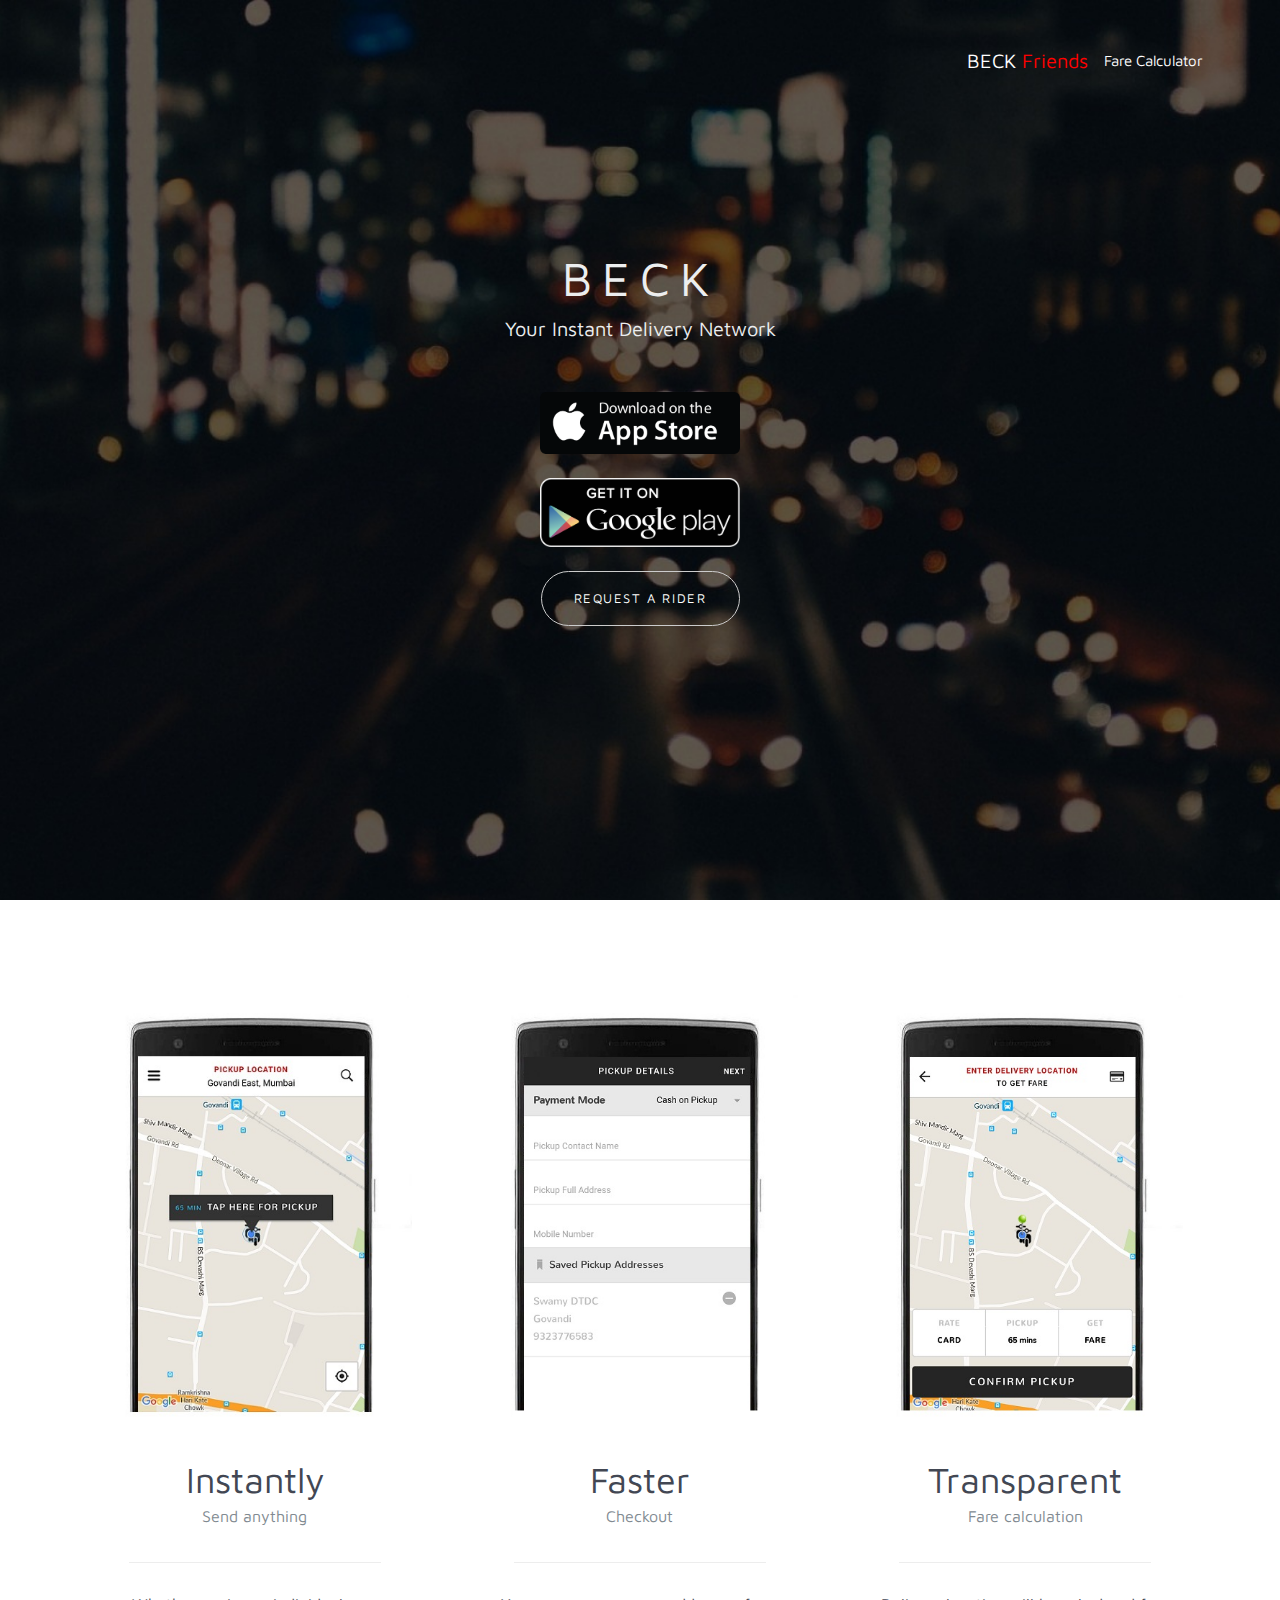
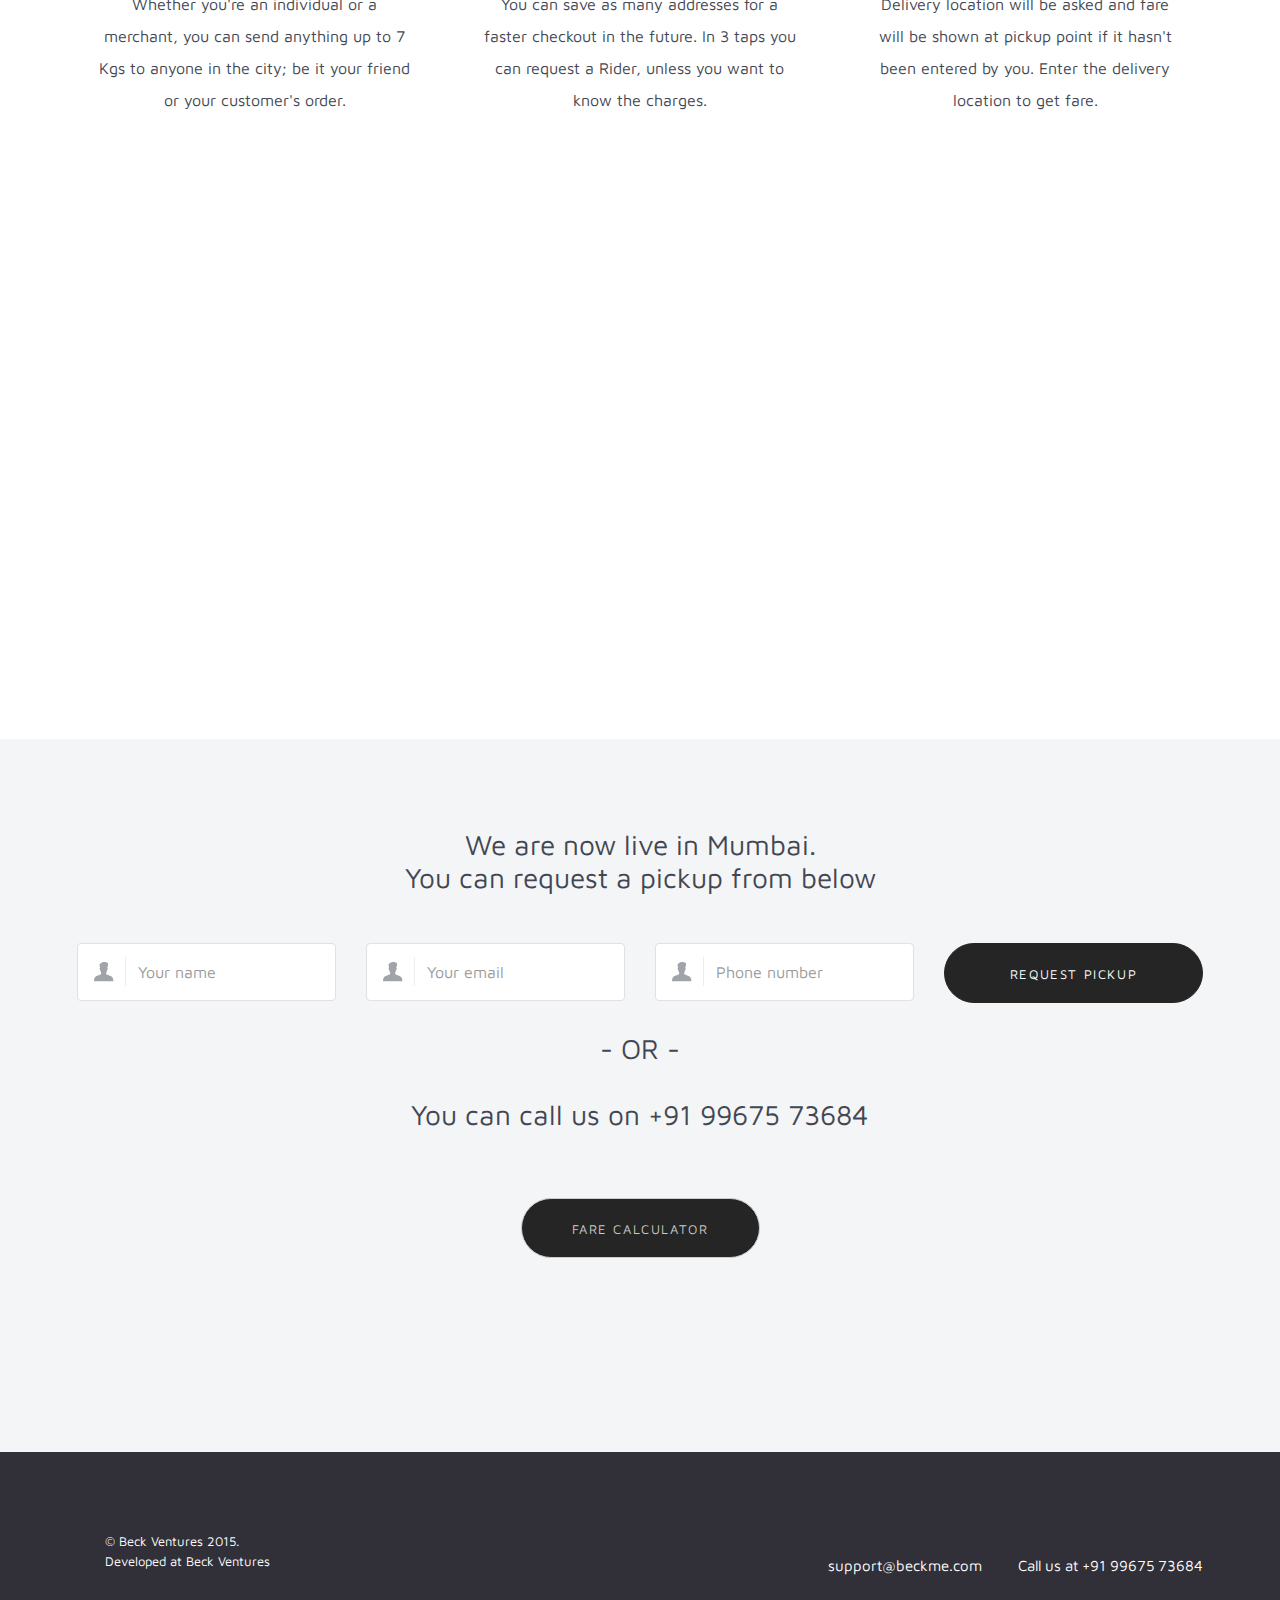
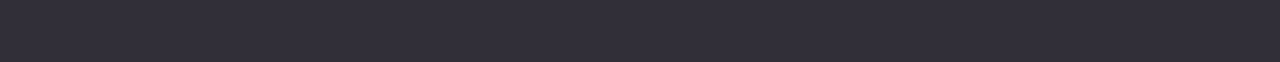
==== commit 74aa969f: "changes" ====
--- a/public/index.html
+++ b/public/index.html
@@ -148,7 +148,7 @@
           <ul class="nav navbar-nav pull-right">
 
              <li class="nav-item nav-item-toggable">
-             <a style="font-weight:normal;font-size:20px;height:40px;line-height:3px ;color: white ;margin-top: 9px; margin-right:20px" class="nav-link" href="http://www.beckfriends.com/"target="_blank" >BECK <span style="color:red">Friends</span></a>
+             <a style="font-weight:normal;font-size:20px;height:40px;line-height:3px ;margin-top: 7px; margin-right:0px" class="nav-link" href="http://www.beckfriends.com/"target="_blank" >BECK <span style="color:red">Friends</span></a>
 
       <!--<a style="font-weight:normal;font-size:18px;display: inline-block;height:40px;line-height:0px ;margin-top:-4px;border-bottom:solid white 2px; border-left : none ; border-right : none ; border-top : none; padding-bottom : 1px;
       color: white" class="nav-link" href="http://beckotp.com/fare.html" target="_blank">BECK <span style="color:red">Friends</a>-->
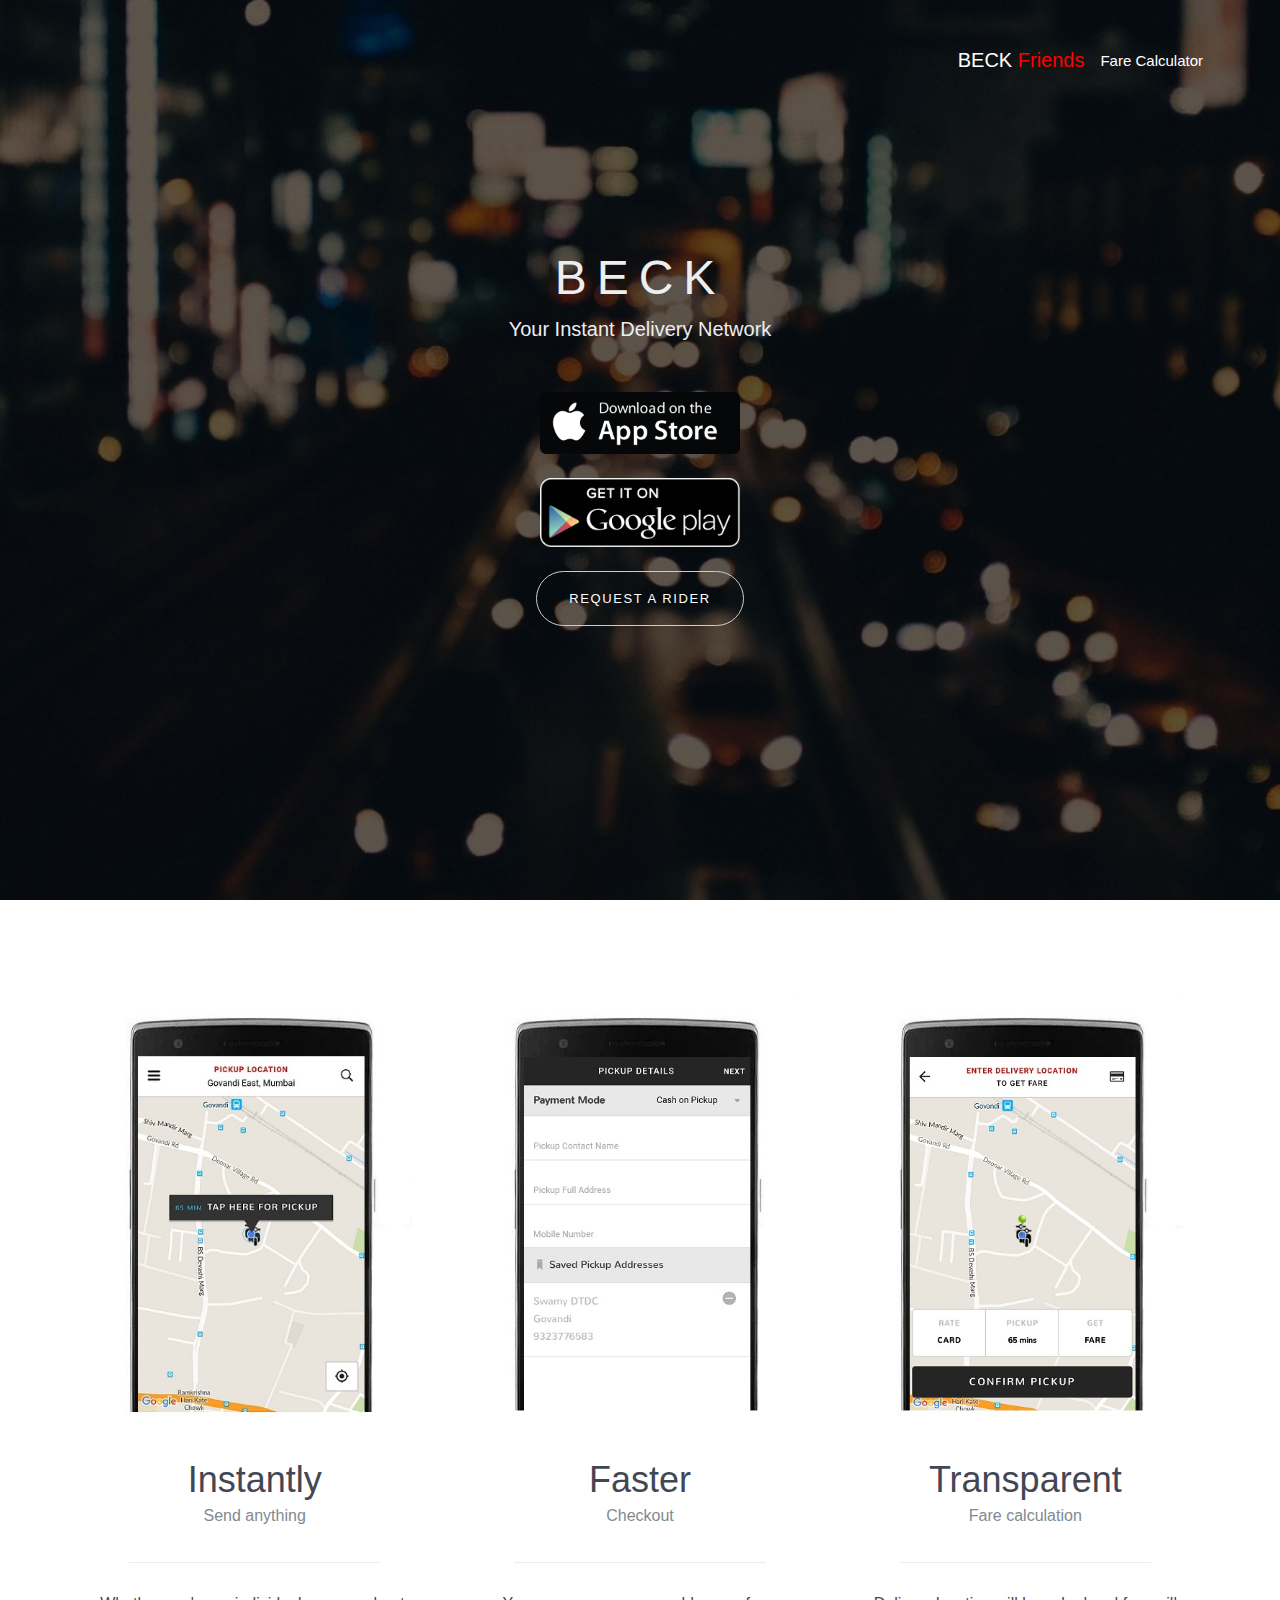
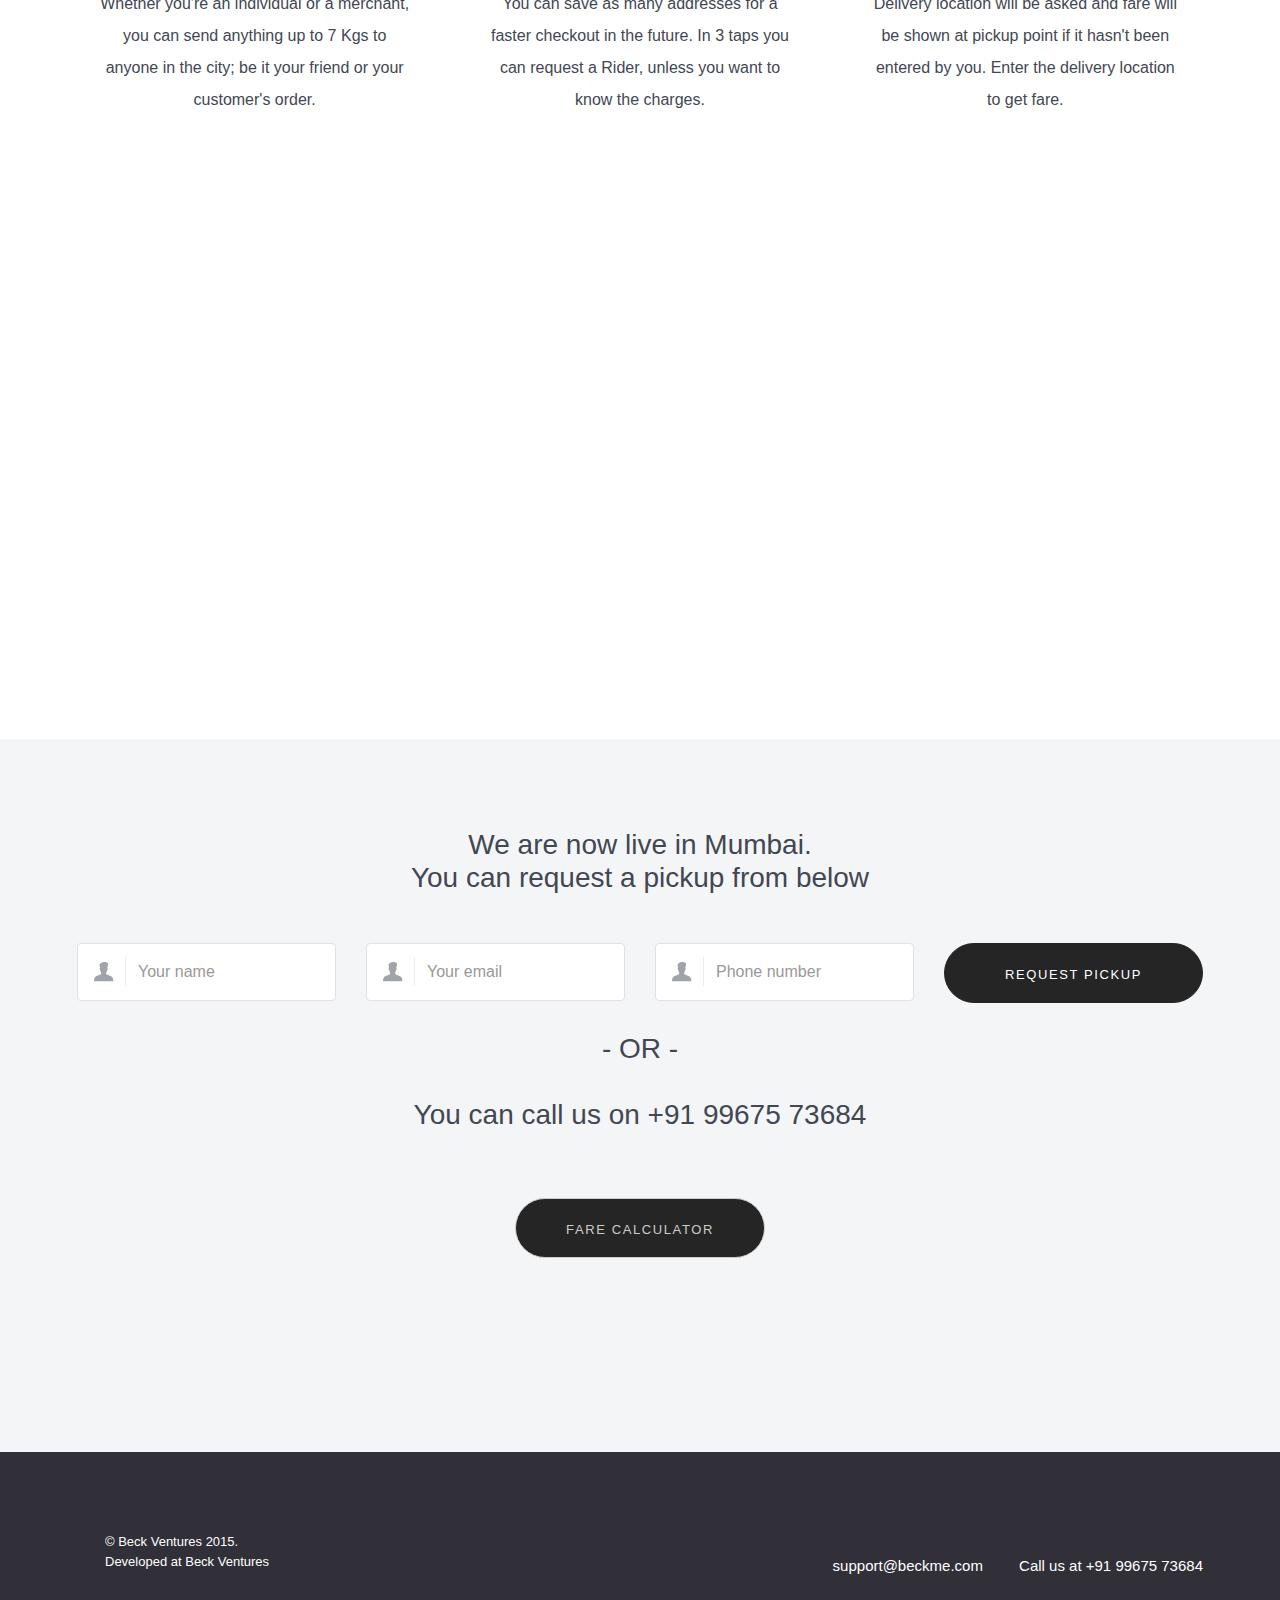
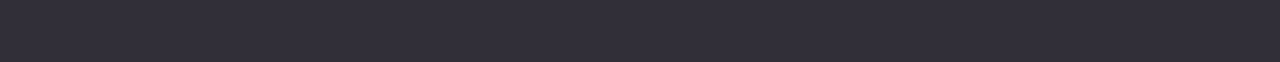
==== commit ca807e05: "changes" ====
--- a/public/index.html
+++ b/public/index.html
@@ -8,7 +8,6 @@
     <meta name="description" content="Deliver Instantly Anywhere in the city in minutes" />
     <meta name="keywords" content="instant delivery, courier, intra-city" />
     <meta name="author" content="Beck Ventures" />
-   <link href='https://fonts.googleapis.com/css?family=Maven+Pro:400,500|Raleway:400,600,500,300,700|Lato:400,700' rel='stylesheet' type='text/css'>
     <link rel="stylesheet" href="css/animate.min.css">
     <link rel="stylesheet" href="css/landio.css">
     <link rel="stylesheet" href="ply.css">
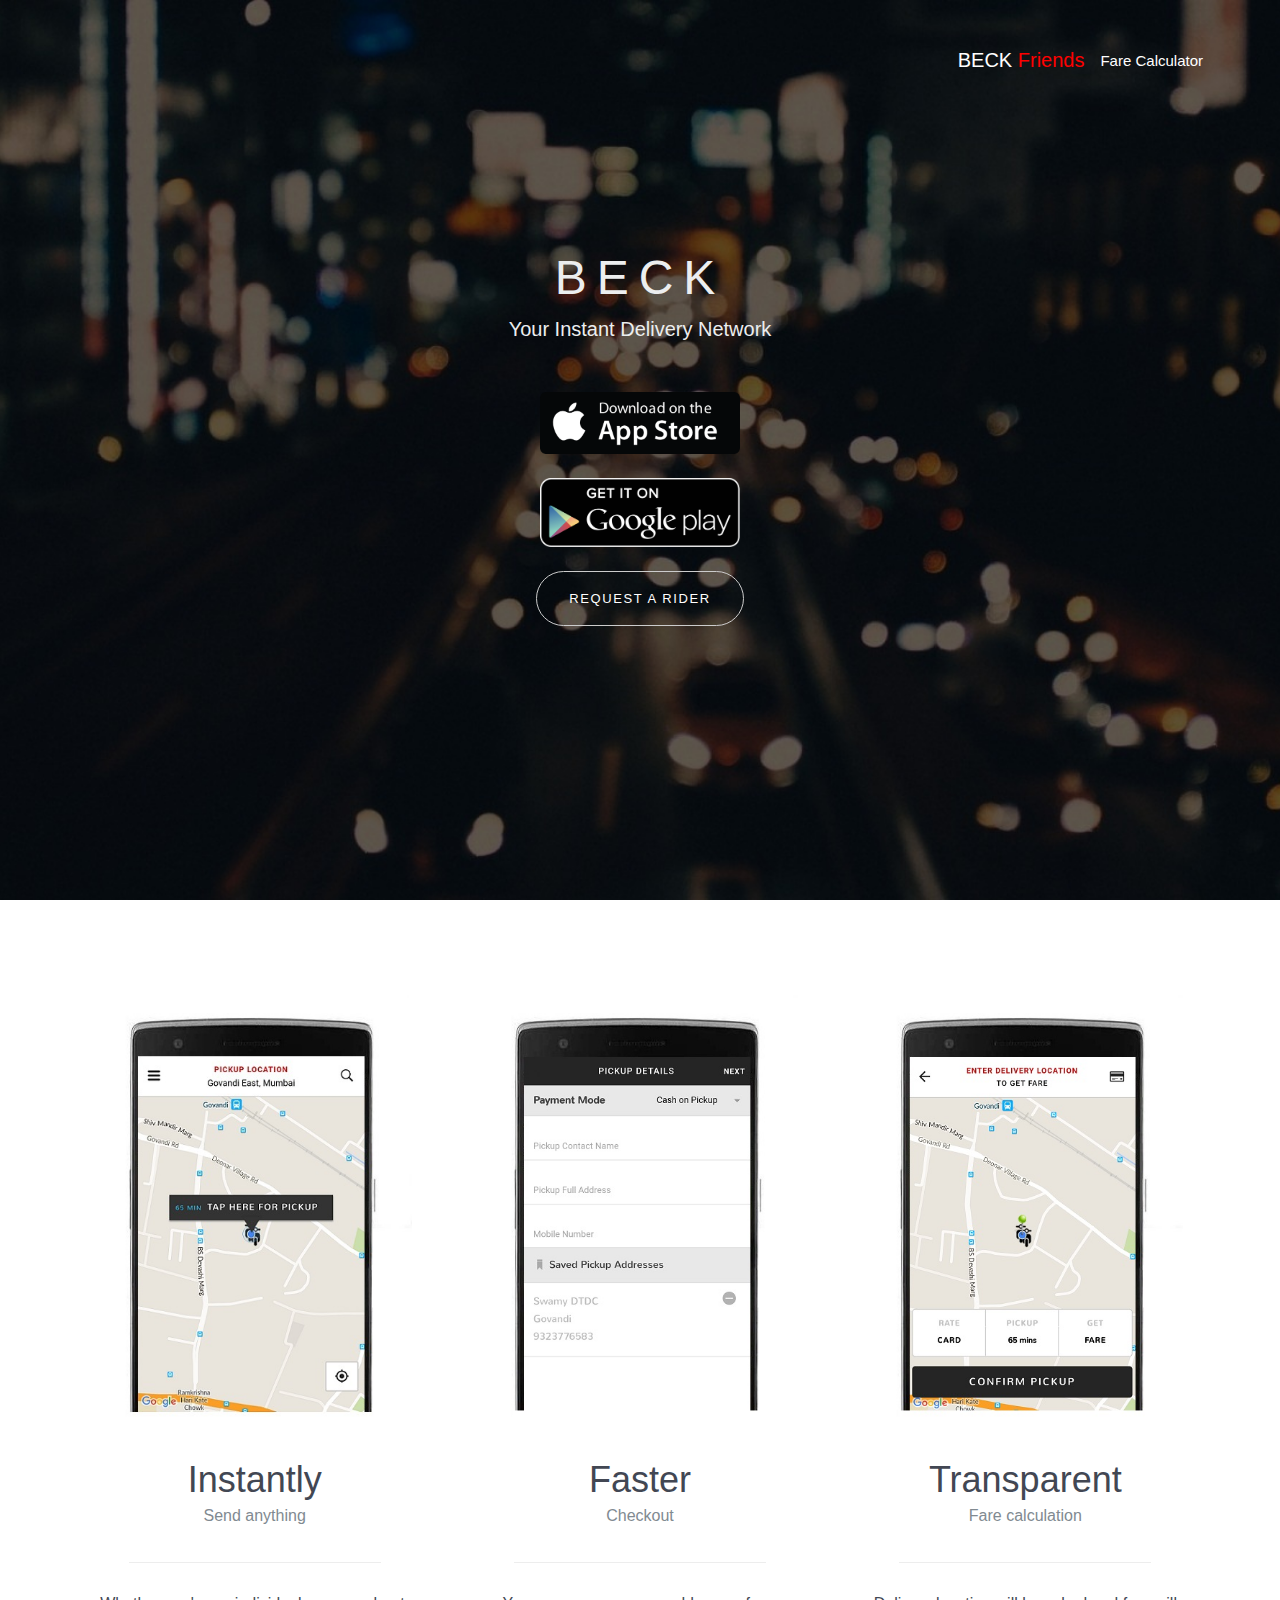
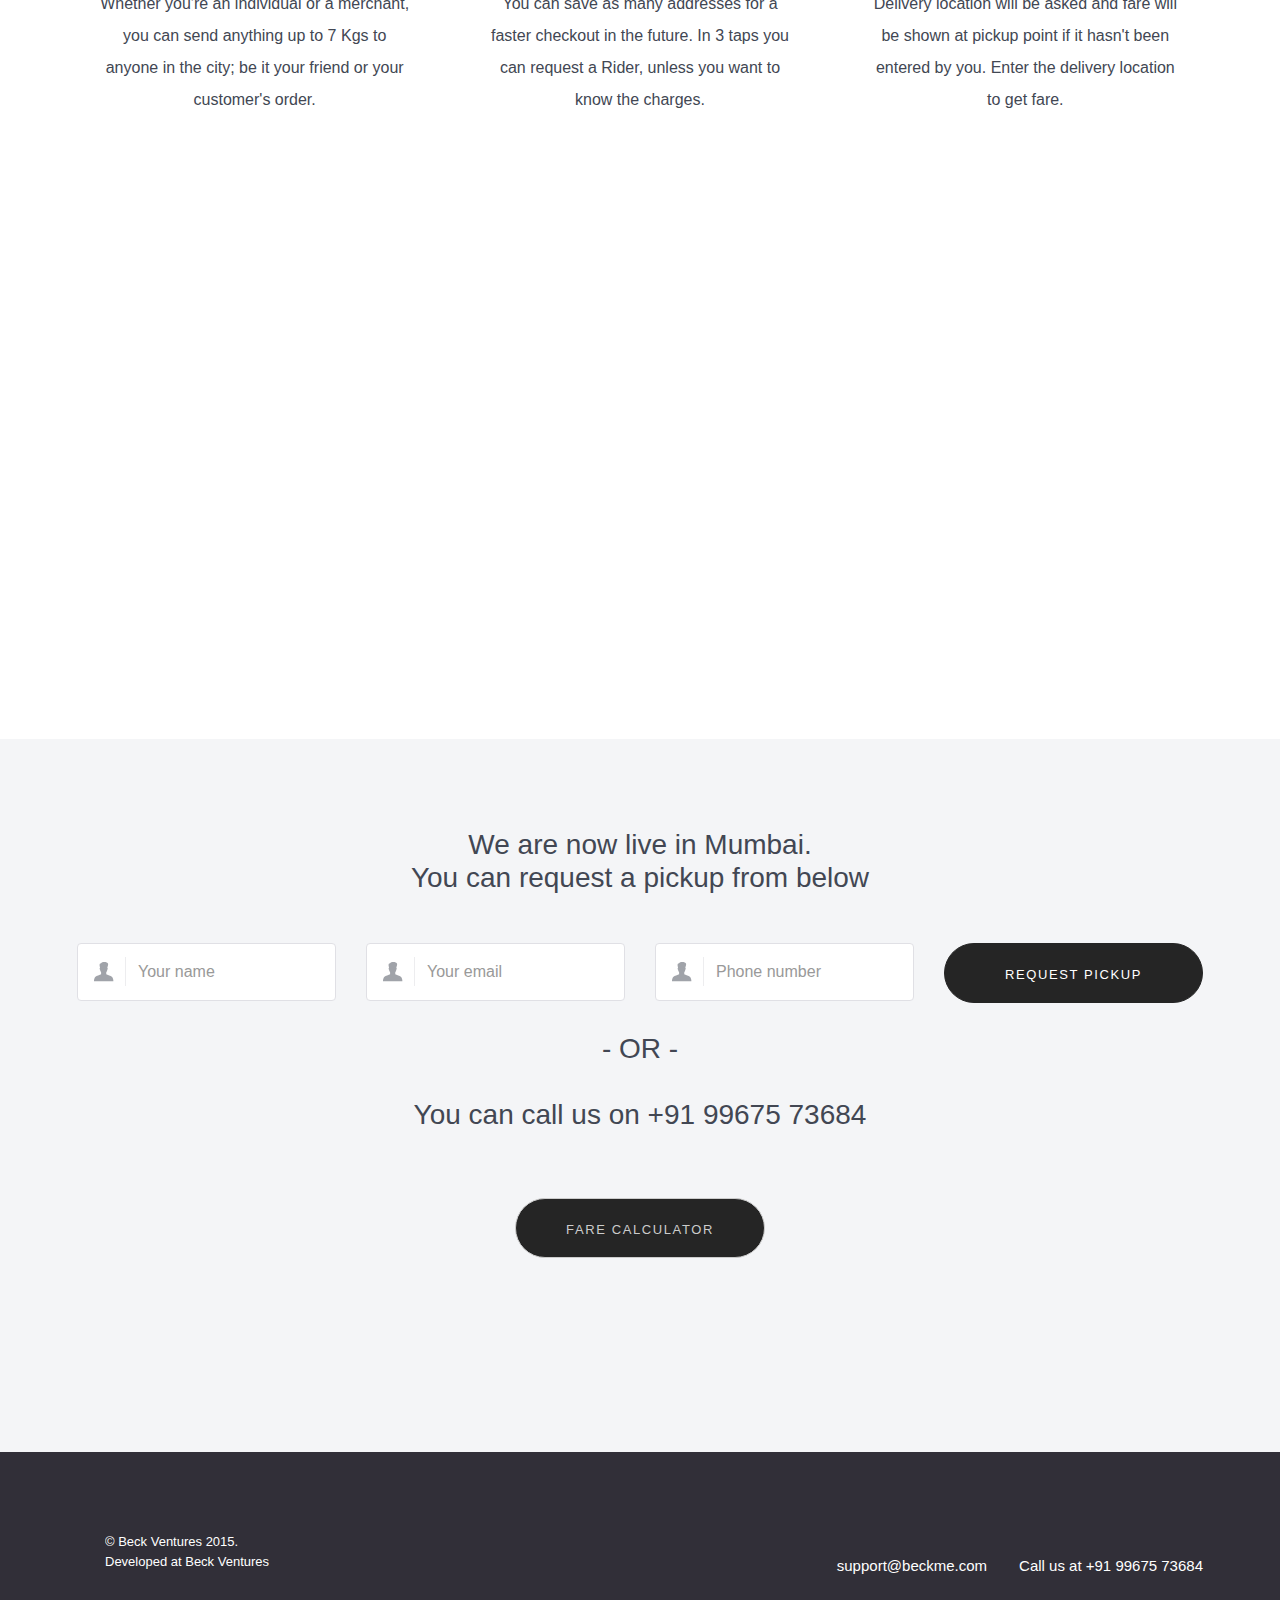
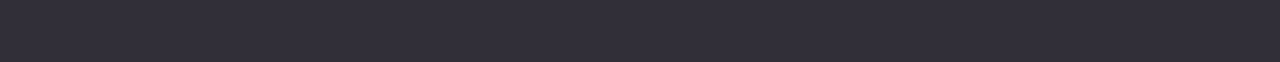
==== commit da903bd2: "removed unecessary libraries" ====
--- a/public/index.html
+++ b/public/index.html
@@ -1,291 +1 @@
-  <!DOCTYPE html>
-<html lang="en">
-  <head>
-    <meta charset="utf-8">
-    <meta name="viewport" content="width=device-width, initial-scale=1">
-    <meta http-equiv="x-ua-compatible" content="ie=edge">
-    <title>BECK - Your Instant Delivery Network</title>
-    <meta name="description" content="Deliver Instantly Anywhere in the city in minutes" />
-    <meta name="keywords" content="instant delivery, courier, intra-city" />
-    <meta name="author" content="Beck Ventures" />
-    <link rel="stylesheet" href="css/animate.min.css">
-    <link rel="stylesheet" href="css/landio.css">
-    <link rel="stylesheet" href="ply.css">
-   <script async src="jquery.min.js"></script>
-    <script type="text/javascript" async src="noty/js/noty/packaged/jquery.noty.packaged.min.js"></script>
-   <script async src="Ply.min.js"></script>
-    <meta name="theme-color" content="#252525">
-   
-	<script>
-(function(i,s,o,g,r,a,m){i['GoogleAnalyticsObject']=r;i[r]=i[r]||function(){
-(i[r].q=i[r].q||[]).push(arguments)},i[r].l=1*new Date();a=s.createElement(o),
-m=s.getElementsByTagName(o)[0];a.async=1;a.src=g;m.parentNode.insertBefore(a,m)
-})(window,document,'script','//www.google-analytics.com/analytics.js','ga');
-
-ga('create', 'UA-71834469-1', 'auto');
-ga('send', 'pageview');
-
-$(document).ready(function(){
-   getDevice();
-});
-
-function getDevice()
-{
-  var val=detectmob();
-  if(val === true)
-  {  
-  document.getElementById("downnow").style.display="none";
-}
-}
-
-function myFunction()
-{
-Ply.dialog("prompt", {
-  title: "Enter your phone number",
-  form: { number: "Mobile Number" }
-})
- .done(function (ui) {
-  console.log("just");
-        
-        var number=ui.data.number;
-        var l=number.length;
-        console.log( l+" "+number);
-        if(l!=10)
-        {
-          //reload the function
-        myFunction(); 
-        }
-        else if(isNaN(number))
-        {
-        //reload the function
-        myFunction();
-        }
-        else 
-        {
-          $.ajax({
-      url: 'https://www.beckme.in/getlink.php',
-      data:
-      {
-        phoneNumber : number,
-        message : 'Thanks for showing interest in BECK-Instant Delivery App. To download the app please go to the following url http://bit.ly/1PVJf0r'
-      },
-      error: function(error) {
-       notsentSuccessfully();
-        },
-      success: function(data) {
-       sentSuccessfully();
-       },
-      type: 'POST'
-  }); 
-        }
-    });
-   
-
-}
-
-function sentSuccessfully() {
-    var n = noty({
-    layout: 'top',
-    color: '#ff0000',
-    text: 'Message sent successfully',
-    animation: {
-        open: {height: 'toggle'}, // jQuery animate function property object
-        close: {height: 'toggle'}, // jQuery animate function property object
-        easing: 'swing', // easing
-        speed: 500 // opening & closing animation speed
-    }
-});
-}
-
-function notsentSuccessfully() {
-    var n = noty({
-    layout: 'top',
-    color: '#ff0000',
-    text: 'There was an error.We were unable to send the message',
-    modal: "true",
-    animation: {
-        open: {height: 'toggle'}, // jQuery animate function property object
-        close: {height: 'toggle'}, // jQuery animate function property object
-        easing: 'swing', // easing
-        speed: 500 // opening & closing animation speed
-    }
-});
-}
-
-function detectmob() { 
- if( navigator.userAgent.match(/Android/i)
- || navigator.userAgent.match(/webOS/i)
- || navigator.userAgent.match(/iPhone/i)
- || navigator.userAgent.match(/iPad/i)
- || navigator.userAgent.match(/iPod/i)
- || navigator.userAgent.match(/BlackBerry/i)
- || navigator.userAgent.match(/Windows Phone/i)
- ){
-    return true;
-  }
- else {
-    return false;
-  }
-}
-	
-</script>
-  </head>
-
-  <body style="font-family: 'Maven Pro', sans-serif;">
-    <nav class="navbar navbar-dark bg-inverse bg-inverse-custom navbar-fixed-top">
-      <div class="container">
-        <a class="navbar-brand" href="#">
-          <span class="sr-only">BECK</span>
-        </a>
-        <a class="navbar-toggler hidden-md-up pull-right" data-toggle="collapse" href="#collapsingNavbar" aria-expanded="false" aria-controls="collapsingNavbar">
-        &#9776;
-      </a>
-        <a class="navbar-toggler navbar-toggler-custom hidden-md-up pull-right" data-toggle="collapse" href="#collapsingMobileUser" aria-expanded="false" aria-controls="collapsingMobileUser">
-          <span class="icon-user"></span>
-        </a>
-        <div id="collapsingNavbar" class="collapse navbar-toggleable-custom" role="tabpanel" aria-labelledby="collapsingNavbar">
-          <ul class="nav navbar-nav pull-right">
-
-             <li class="nav-item nav-item-toggable">
-             <a style="font-weight:normal;font-size:20px;height:40px;line-height:3px ;margin-top: 7px; margin-right:0px" class="nav-link" href="http://www.beckfriends.com/"target="_blank" >BECK <span style="color:red">Friends</span></a>
-
-      <!--<a style="font-weight:normal;font-size:18px;display: inline-block;height:40px;line-height:0px ;margin-top:-4px;border-bottom:solid white 2px; border-left : none ; border-right : none ; border-top : none; padding-bottom : 1px;
-      color: white" class="nav-link" href="http://beckotp.com/fare.html" target="_blank">BECK <span style="color:red">Friends</a>-->
-            </li>
-            
-            <li class="nav-item nav-item-toggable">
-              <a style="font-weight:normal" class="nav-link" href="http://beckotp.com/fare.html" target="_blank">Fare Calculator</a>
-            </li>
-            
-          </ul>
-        </div>
-        
-      </div>
-    </nav>
-    <header class="jumbotron bg-inverse text-center center-vertically" role="banner">
-      <div class="container"> 
-        <h1 class="display-3" style="font-weight:normal;font-size:48px;letter-spacing:10px">BECK</h1>
-        <h2 class="m-b-lg" style="font-weight:normal;font-size:20px">Your Instant Delivery Network</h2>
-        <a style="font-weight:normal;text-transform:none;border:none;padding:0px" class="btn btn-secondary-outline m-b-md" href="https://itunes.apple.com/us/app/beck-instant-delivery/id1063203934?ls=1&mt=8" target="_blank" role="button"><img src="appstore.png" width="200"></a><br>
-        <a style="font-weight:normal;border:none;margin-top:0px;padding:0px" class="btn btn-secondary-outline m-b-md" href="https://play.google.com/store/apps/details?id=india.beckme.com&hl=en" target="_blank" role="button"><img src="googleplay.png" width="200"></a><br>
-
-         <a style="font-weight:normal" class="btn btn-secondary-outline m-b-md" href="#reqst" role="button">Request a Rider</a>
-       
-      </div>
-    </header>
-	    
-	    <section class="section-features text-center">
-      <div class="container">
-        <div class="row">
-          <div class="col-md-4">
-            <div class="card">
-              <div class="card-block">
-                <img src="img/screenshot-01.jpg" width="100%" alt="Team Member">
-                <br>&nbsp;<br>
-                <!--span class="icon-pen display-1"></span-->
-                <h4 style="font-weight:normal" class="card-title" style="font-size:20px">Instantly</h4>
-                <h6 class="card-subtitle text-muted">Send anything</h6>
-                <p class="card-text">Whether you're an individual or a merchant, you can send anything up to 7 Kgs to anyone in the city; be it your friend or your customer's order.</p>
-              </div>
-            </div>
-          </div>
-          <div class="col-md-4">
-            <div class="card">
-              <div class="card-block">
-                <img src="img/screenshot-02.jpg" width="100%" alt="Team Member">
-                <br>&nbsp;<br>
-                <!--span class="icon-thunderbolt display-1"></span-->
-                <h4 style="font-weight:normal" class="card-title" style="font-size:20px">Faster</h4>
-                <h6 class="card-subtitle text-muted">Checkout</h6>
-                <p class="card-text">You can save as many addresses for a faster checkout in the future. In 3 taps you can request a Rider, unless you want to know the charges.</p>
-                
-              </div>
-            </div>
-          </div>
-          <div class="col-md-4">
-            <div class="card m-b-0">
-              <div class="card-block">
-                <img src="img/screenshot-03.jpg" width="100%" alt="Team Member">
-                <br>&nbsp;<br>
-                <!--span class="icon-heart display-1"></span-->
-                <h4 style="font-weight:normal" class="card-title" style="font-size:20px">Transparent</h4>
-                <h6 class="card-subtitle text-muted">Fare calculation</h6>
-                <p class="card-text">Delivery location will be asked and fare will be shown at pickup point if it hasn't been entered by you. Enter the delivery location to get fare.</p>
-              </div>
-            </div>
-          </div>
-        </div>
-      </div>
-    </section>
-	
-	<section class="section-video bg-inverse text-center wp wp-4">
-      <h3 class="sr-only">Video</h3>
-      <video id="demo_video" class="video-js vjs-default-skin vjs-big-play-centered" controls poster="img/video-poster.jpg" data-setup='{}'>
-        <source src="./movie.mp4" type='video/mp4'>
-        
-      </video>
-    </section>   
-	<section id="reqst" class="section-signup bg-faded">
-      <div class="container">
-        <h3 class="text-center m-b-lg">We are now live in Mumbai.<br>You can request a pickup from below</h3>
-        <form>
-          <div class="row">
-            <div class="col-md-6 col-xl-3">
-              <div class="form-group has-icon-left form-control-name">
-                <label class="sr-only">Your name</label>
-                <input type="text" class="form-control form-control-lg" id="inputName" placeholder="Your name">
-              </div>
-            </div>
-            <div class="col-md-6 col-xl-3" >
-              <div class="form-group has-icon-left form-control-name">
-                <label class="sr-only">Your email</label>
-                <input type="text" class="form-control form-control-lg" id="inputEmail" placeholder="Your email">
-              </div>
-            </div>
-            <div class="col-md-6 col-xl-3">
-               <div class="form-group has-icon-left form-control-name">
-                <label class="sr-only">Phone number</label>
-                <input type="text" class="form-control form-control-lg" id="inputPhone" placeholder="Phone number">
-              </div>
-            </div>
-            <div class="col-md-6 col-xl-3">
-              <div class="form-group">
-                <button style="font-weight:normal" onclick="confirm()" type="submit" class="btn btn-primary btn-block">REQUEST PICKUP</button>
-              </div>
-            </div>
-          </div>
-         
-        </form>
-        <h3 class="text-center m-b-lg">- OR -<br>&nbsp;<br>You can call us on +91 99675 73684<br>&nbsp;<br>&nbsp;<br><a style="font-weight:normal;background:#252525" class="btn btn-secondary-outline m-b-md" href="http://beckotp.com/fare.html" target="_blank" role="button">Fare Calculator</a></h3><br>
-        
-      </div>
-    </section>
-    <footer class="section-footer bg-inverse" role="contentinfo">
-      <div class="container">
-        <div class="row">
-          <div class="col-md-6 col-lg-5">
-            <div class="media">
-              <div class="media-left">
-                
-              </div>
-              <small class="media-body media-bottom">
-                &copy; Beck Ventures 2015. <br>
-                Developed at Beck Ventures
-                </small>
-            </div>
-          </div>
-          <div class="col-md-6 col-lg-7">
-            <ul class="list-inline m-b-0">
-              <li><a style="font-weight:normal">support@beckme.com</a></li>
-              <li><a style="font-weight:normal">Call us at +91 99675 73684</a></li>
-            </ul>
-          </div>
-        </div>
-      </div>
-    </footer>
-    <script src="https://ajax.googleapis.com/ajax/libs/jquery/2.1.4/jquery.min.js"></script>
-    <script src="https://cdn.firebase.com/js/client/2.3.2/firebase.js"></script>
-    <script src="js/landio.min.js"></script>
-    <script src="js/app.js"></script>
-  </body>
-</html>
+<!DOCTYPE html><html lang="en"> <head> <meta charset="utf-8"> <meta name="viewport" content="width=device-width, initial-scale=1"> <meta http-equiv="x-ua-compatible" content="ie=edge"> <title>BECK - Your Instant Delivery Network</title> <meta name="description" content="Deliver Instantly Anywhere in the city in minutes"/> <meta name="keywords" content="instant delivery, courier, intra-city"/> <meta name="author" content="Beck Ventures"/> <link rel="stylesheet" href="css/animate.min.css"> <link rel="stylesheet" href="css/landio.css"> <script async src="jquery.min.js"></script> <meta name="theme-color" content="#252525"> <script>(function(i,s,o,g,r,a,m){i['GoogleAnalyticsObject']=r;i[r]=i[r]||function(){(i[r].q=i[r].q||[]).push(arguments)},i[r].l=1*new Date();a=s.createElement(o),m=s.getElementsByTagName(o)[0];a.async=1;a.src=g;m.parentNode.insertBefore(a,m)})(window,document,'script','//www.google-analytics.com/analytics.js','ga');ga('create', 'UA-71834469-1', 'auto');ga('send', 'pageview');$(document).ready(function(){getDevice();});function getDevice(){var val=detectmob(); if(val===true){document.getElementById("downnow").style.display="none";}}/**function myFunction(){Ply.dialog("prompt",{title: "Enter your phone number", form:{number: "Mobile Number"}}) .done(function (ui){console.log("just"); var number=ui.data.number; var l=number.length; console.log( l+" "+number); if(l!=10){//reload the function myFunction();}else if(isNaN(number)){//reload the function myFunction();}else{$.ajax({url: 'https://www.beckme.in/getlink.php', data:{phoneNumber : number, message : 'Thanks for showing interest in BECK-Instant Delivery App. To download the app please go to the following url http://bit.ly/1PVJf0r'}, error: function(error){notsentSuccessfully();}, success: function(data){sentSuccessfully();}, type: 'POST'});}});}function sentSuccessfully(){var n=noty({layout: 'top', color: '#ff0000', text: 'Message sent successfully', animation:{open:{height: 'toggle'}, // jQuery animate function property object close:{height: 'toggle'}, // jQuery animate function property object easing: 'swing', // easing speed: 500 // opening & closing animation speed}});}function notsentSuccessfully(){var n=noty({layout: 'top', color: '#ff0000', text: 'There was an error.We were unable to send the message', modal: "true", animation:{open:{height: 'toggle'}, // jQuery animate function property object close:{height: 'toggle'}, // jQuery animate function property object easing: 'swing', // easing speed: 500 // opening & closing animation speed}});}**/function detectmob(){if( navigator.userAgent.match(/Android/i) || navigator.userAgent.match(/webOS/i) || navigator.userAgent.match(/iPhone/i) || navigator.userAgent.match(/iPad/i) || navigator.userAgent.match(/iPod/i) || navigator.userAgent.match(/BlackBerry/i) || navigator.userAgent.match(/Windows Phone/i) ){return true;}else{return false;}}</script> </head> <body style="font-family: 'Maven Pro', sans-serif;"> <nav class="navbar navbar-dark bg-inverse bg-inverse-custom navbar-fixed-top"> <div class="container"> <a class="navbar-brand" href="#"> <span class="sr-only">BECK</span> </a> <a class="navbar-toggler hidden-md-up pull-right" data-toggle="collapse" href="#collapsingNavbar" aria-expanded="false" aria-controls="collapsingNavbar"> &#9776; </a> <a class="navbar-toggler navbar-toggler-custom hidden-md-up pull-right" data-toggle="collapse" href="#collapsingMobileUser" aria-expanded="false" aria-controls="collapsingMobileUser"> <span class="icon-user"></span> </a> <div id="collapsingNavbar" class="collapse navbar-toggleable-custom" role="tabpanel" aria-labelledby="collapsingNavbar"> <ul class="nav navbar-nav pull-right"> <li class="nav-item nav-item-toggable"> <a style="font-weight:normal;font-size:20px;height:40px;line-height:3px ;margin-top: 7px; margin-right:0px" class="nav-link" href="http://www.beckfriends.com/"target="_blank" >BECK <span style="color:red">Friends</span></a><!--<a style="font-weight:normal;font-size:18px;display: inline-block;height:40px;line-height:0px ;margin-top:-4px;border-bottom:solid white 2px; border-left : none ; border-right : none ; border-top : none; padding-bottom : 1px; color: white" class="nav-link" href="http://beckotp.com/fare.html" target="_blank">BECK <span style="color:red">Friends</a>--> </li><li class="nav-item nav-item-toggable"> <a style="font-weight:normal" class="nav-link" href="http://beckotp.com/fare.html" target="_blank">Fare Calculator</a> </li></ul> </div></div></nav> <header class="jumbotron bg-inverse text-center center-vertically" role="banner"> <div class="container"> <h1 class="display-3" style="font-weight:normal;font-size:48px;letter-spacing:10px">BECK</h1> <h2 class="m-b-lg" style="font-weight:normal;font-size:20px">Your Instant Delivery Network</h2> <a style="font-weight:normal;text-transform:none;border:none;padding:0px" class="btn btn-secondary-outline m-b-md" href="https://itunes.apple.com/us/app/beck-instant-delivery/id1063203934?ls=1&mt=8" target="_blank" role="button"><img src="appstore.png" width="200"></a><br><a style="font-weight:normal;border:none;margin-top:0px;padding:0px" class="btn btn-secondary-outline m-b-md" href="https://play.google.com/store/apps/details?id=india.beckme.com&hl=en" target="_blank" role="button"><img src="googleplay.png" width="200"></a><br><a style="font-weight:normal" class="btn btn-secondary-outline m-b-md" href="#reqst" role="button">Request a Rider</a> </div></header> <section class="section-features text-center"> <div class="container"> <div class="row"> <div class="col-md-4"> <div class="card"> <div class="card-block"> <img src="img/screenshot-01.jpg" width="100%" alt="Team Member"> <br>&nbsp;<br><h4 style="font-weight:normal" class="card-title" style="font-size:20px">Instantly</h4> <h6 class="card-subtitle text-muted">Send anything</h6> <p class="card-text">Whether you're an individual or a merchant, you can send anything up to 7 Kgs to anyone in the city; be it your friend or your customer's order.</p></div></div></div><div class="col-md-4"> <div class="card"> <div class="card-block"> <img src="img/screenshot-02.jpg" width="100%" alt="Team Member"> <br>&nbsp;<br><h4 style="font-weight:normal" class="card-title" style="font-size:20px">Faster</h4> <h6 class="card-subtitle text-muted">Checkout</h6> <p class="card-text">You can save as many addresses for a faster checkout in the future. In 3 taps you can request a Rider, unless you want to know the charges.</p></div></div></div><div class="col-md-4"> <div class="card m-b-0"> <div class="card-block"> <img src="img/screenshot-03.jpg" width="100%" alt="Team Member"> <br>&nbsp;<br><h4 style="font-weight:normal" class="card-title" style="font-size:20px">Transparent</h4> <h6 class="card-subtitle text-muted">Fare calculation</h6> <p class="card-text">Delivery location will be asked and fare will be shown at pickup point if it hasn't been entered by you. Enter the delivery location to get fare.</p></div></div></div></div></div></section><section class="section-video bg-inverse text-center wp wp-4"> <h3 class="sr-only">Video</h3> <video id="demo_video" class="video-js vjs-default-skin vjs-big-play-centered" controls poster="img/video-poster.jpg" data-setup='{}'> <source src="./movie.mp4" type='video/mp4'> </video> </section> <section id="reqst" class="section-signup bg-faded"> <div class="container"> <h3 class="text-center m-b-lg">We are now live in Mumbai.<br>You can request a pickup from below</h3> <form> <div class="row"> <div class="col-md-6 col-xl-3"> <div class="form-group has-icon-left form-control-name"> <label class="sr-only">Your name</label> <input type="text" class="form-control form-control-lg" id="inputName" placeholder="Your name"> </div></div><div class="col-md-6 col-xl-3" > <div class="form-group has-icon-left form-control-name"> <label class="sr-only">Your email</label> <input type="text" class="form-control form-control-lg" id="inputEmail" placeholder="Your email"> </div></div><div class="col-md-6 col-xl-3"> <div class="form-group has-icon-left form-control-name"> <label class="sr-only">Phone number</label> <input type="text" class="form-control form-control-lg" id="inputPhone" placeholder="Phone number"> </div></div><div class="col-md-6 col-xl-3"> <div class="form-group"> <button style="font-weight:normal" onclick="confirm()" type="submit" class="btn btn-primary btn-block">REQUEST PICKUP</button> </div></div></div></form> <h3 class="text-center m-b-lg">- OR -<br>&nbsp;<br>You can call us on +91 99675 73684<br>&nbsp;<br>&nbsp;<br><a style="font-weight:normal;background:#252525" class="btn btn-secondary-outline m-b-md" href="http://beckotp.com/fare.html" target="_blank" role="button">Fare Calculator</a></h3><br></div></section> <footer class="section-footer bg-inverse" role="contentinfo"> <div class="container"> <div class="row"> <div class="col-md-6 col-lg-5"> <div class="media"> <div class="media-left"> </div><small class="media-body media-bottom"> &copy; Beck Ventures 2015. <br>Developed at Beck Ventures </small> </div></div><div class="col-md-6 col-lg-7"> <ul class="list-inline m-b-0"> <li><a style="font-weight:normal">support@beckme.com</a></li><li><a style="font-weight:normal">Call us at +91 99675 73684</a></li></ul> </div></div></div></footer> <script src="https://ajax.googleapis.com/ajax/libs/jquery/2.1.4/jquery.min.js"></script> <script src="https://cdn.firebase.com/js/client/2.3.2/firebase.js"></script> <script src="js/landio.min.js"></script> <script src="js/app.js"></script> </body></html>